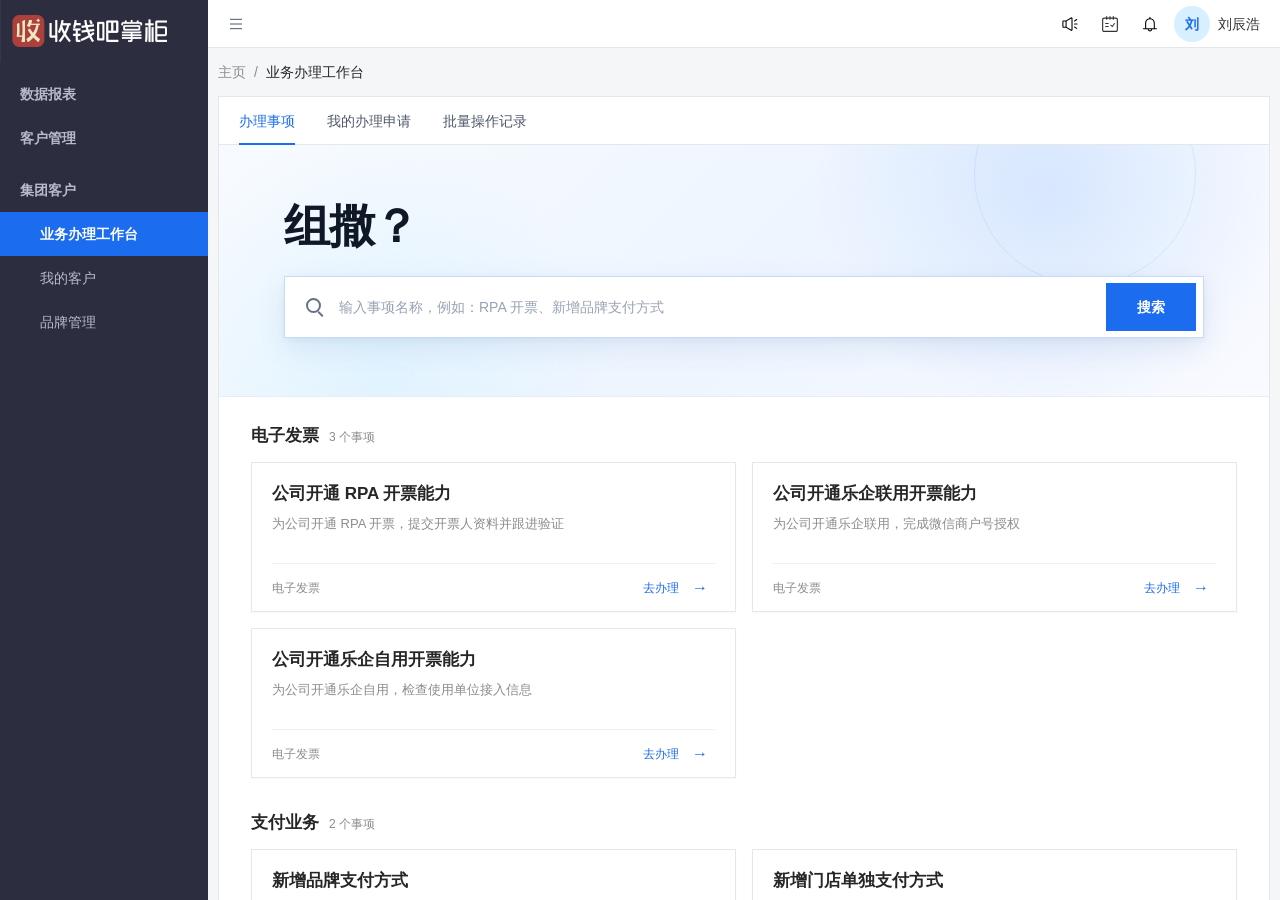
==== company-invoice-opening-demo/index.html @ 8d7b0123 "Update RPA optional identity number and operator login mode" ====
<!doctype html>
<html lang="zh-CN">
  <head>
    <meta charset="utf-8" />
    <meta name="viewport" content="width=device-width, initial-scale=1" />
    <title>业务办理工作台 Demo</title>
    <link rel="icon" href="data:," />
    <style>:root {
  color-scheme: light;
  --semi-color-primary: #1c6cef;
  --semi-color-primary-hover: #4096ff;
  --semi-color-primary-active: #0958d9;
  --semi-color-success: #52c41a;
  --semi-color-warning: #faad14;
  --semi-color-danger: #ff4d4f;
  --semi-color-text-0: #262626;
  --semi-color-text-1: #4e5969;
  --semi-color-text-2: #8c8c8c;
  --semi-color-border: #e5e7eb;
  --semi-color-fill-0: #f7f8fa;
  --semi-color-bg-0: #ffffff;
  --page-bg: #f5f6f8;
  --sidebar-bg: #2c2e40;
  --sidebar-text: #b7bcc8;
  --sidebar-selected: #1c6cef;
  --radius-small: 2px;
  --radius-medium: 0px;
  --shadow-elevated: 0 8px 24px rgba(0, 0, 0, 0.14);
}

/* Application lifecycle views share the existing Semi visual tokens. */
.data-table.application-table { min-width: 1230px; table-layout: fixed; width: 100%; }
.data-table.application-table th:nth-child(1) { width: 150px; }
.data-table.application-table th:nth-child(2), .data-table.application-table th:nth-child(3) { width: 140px; }
.data-table.application-table th:nth-child(4) { width: 100px; }
.data-table.application-table th:nth-child(5) { width: 150px; }
.data-table.application-table th:nth-child(6) { width: 240px; }
.data-table.application-table th:nth-child(7), .data-table.application-table th:nth-child(8) { width: 110px; }
.data-table.application-table th:nth-child(9) { width: 90px; }
.data-table.application-table td, .data-table.application-table th { white-space: normal; overflow-wrap: anywhere; vertical-align: top; }
.data-table.application-table td { padding-top: 14px; padding-bottom: 14px; }
.data-table.application-table .action-col { position: sticky; right: 0; box-shadow: -8px 0 12px -12px rgba(0, 0, 0, .5); }
.data-table.application-table td small, .data-table.application-table th small { display: block; color: var(--semi-color-text-2); font-size: 12px; font-weight: 400; line-height: 1.65; margin-top: 5px; }
.data-table.application-table .application-description { color: var(--semi-color-text-1); font-size: 13px; line-height: 1.65; }
.data-table.application-table .application-number { white-space: nowrap; font-variant-numeric: tabular-nums; }
.application-filter-count { font-size: 12px; margin-left: 7px; opacity: .7; }
.application-header { display: flex; justify-content: space-between; align-items: center; gap: 24px; padding: 26px 28px; margin-bottom: 20px; }
.application-header h1 { display: flex; align-items: center; gap: 16px; margin: 8px 0 6px; font-size: 24px; }
.application-header h1 .status { font-size: 13px; font-weight: 500; }
.application-header p { margin: 0; color: var(--semi-color-text-2); font-size: 13px; }
.application-header p strong { color: var(--semi-color-text-1); margin-left: 8px; font-weight: 500; }
.application-eyebrow { color: var(--semi-color-text-2); font-size: 12px; }
.application-actions { display: flex; flex-wrap: wrap; gap: 10px; }
.application-layout { display: block; }
.application-main { min-width: 0; }
.application-section { padding: 24px 26px; margin-bottom: 20px; min-width: 0; }
.application-section h2 { font-size: 16px; line-height: 24px; margin: 0 0 20px; }
.application-section h3 { font-size: 14px; margin: 0 0 14px; }
.application-section-title { display: flex; align-items: baseline; justify-content: space-between; }
.application-progress { display: flex; gap: 16px; padding: 20px; background: #f0f6ff; border-radius: 0px; }
.application-progress.success { background: #f0faf3; }
.application-progress.failed { background: #fff4f3; }
.application-progress-icon { display: grid; place-items: center; width: 36px; height: 36px; flex: 0 0 36px; border-radius: 50%; color: var(--semi-color-primary); background: #deebff; font-size: 23px; }
.application-progress.success .application-progress-icon { color: #139545; background: #d8f2df; }
.application-progress.failed .application-progress-icon { color: #d83931; background: #ffe3df; }
.application-progress h3 { margin: 4px 0 8px; font-size: 18px; }
.application-progress p { color: var(--semi-color-text-1); margin: 0; line-height: 1.8; overflow-wrap: anywhere; }
.application-progress .application-actions { margin-top: 16px; }
.application-progress .application-actions:empty { display: none; }
.application-fields { display: grid; grid-template-columns: repeat(2, minmax(0, 1fr)); gap: 20px 32px; margin: 0; }
.application-fields + .application-fields { padding-top: 20px; margin-top: 20px; border-top: 1px solid var(--semi-color-border); }
.application-fields dt { color: var(--semi-color-text-2); font-size: 12px; margin-bottom: 6px; }
.application-fields dd { color: var(--semi-color-text-0); margin: 0; overflow-wrap: anywhere; }
.application-subitems { margin-top: 24px; }
.application-subitems .data-table td { white-space: normal; overflow-wrap: anywhere; }
.application-versions { margin-top: 24px; padding-top: 20px; border-top: 1px solid var(--semi-color-border); }
.application-versions summary { cursor: pointer; color: var(--semi-color-primary); padding: 8px 0; }
.application-versions .application-fields { padding: 12px 0; }
@media (max-width: 1300px) {
  .application-section { padding: 20px; }
}

* {
  box-sizing: border-box;
}

html {
  min-width: 1180px;
  scroll-behavior: smooth;
}

body {
  margin: 0;
  background: var(--page-bg);
  color: var(--semi-color-text-0);
  font-family: -apple-system, BlinkMacSystemFont, "Segoe UI", "PingFang SC", "Microsoft YaHei", sans-serif;
  font-size: 14px;
  line-height: 1.5715;
}

button,
input,
select,
textarea {
  font: inherit;
}

button {
  cursor: pointer;
}

button:focus-visible,
input:focus-visible,
select:focus-visible,
textarea:focus-visible,
[tabindex]:focus-visible {
  outline: 2px solid rgba(22, 119, 255, 0.35);
  outline-offset: 2px;
}

.topbar {
  position: fixed;
  inset: 0 0 auto 0;
  z-index: 50;
  display: flex;
  align-items: center;
  height: 64px;
  min-width: 1180px;
  border-bottom: 1px solid #eceff3;
  background: #fff;
}

.platform-brand {
  display: flex;
  align-items: center;
  gap: 12px;
  width: 268px;
  height: 64px;
  padding: 0 24px;
  background: var(--sidebar-bg);
  color: #fff;
  font-size: 20px;
  font-weight: 600;
}

.brand-mark {
  display: grid;
  place-items: center;
  width: 32px;
  height: 32px;
  border-radius: 0px;
  background: #c85b51;
  color: #fff;
  font-size: 21px;
  font-weight: 800;
}

.top-account {
  display: flex;
  align-items: center;
  gap: 12px;
  margin-left: auto;
  padding-right: 24px;
  color: #303133;
}

.icon-button {
  display: grid;
  place-items: center;
  width: 32px;
  height: 32px;
  border: 0;
  border-radius: 4px;
  background: transparent;
  color: #4e5969;
}

.icon-button:hover {
  background: #f5f6f8;
}

.avatar {
  display: grid;
  place-items: center;
  width: 36px;
  height: 36px;
  border-radius: 50%;
  background: #d8efff;
  color: #1c6cef;
  font-weight: 700;
}

.shell {
  display: grid;
  grid-template-columns: 268px minmax(0, 1fr);
  min-height: calc(100vh - 64px);
  margin-top: 64px;
}

.sidebar {
  position: fixed;
  top: 64px;
  bottom: 0;
  left: 0;
  width: 268px;
  overflow-y: auto;
  padding: 12px 0 28px;
  background: var(--sidebar-bg);
}

.side-group {
  margin-top: 8px;
}

.side-parent,
.side-child {
  display: block;
  width: 100%;
  min-height: 44px;
  border: 0;
  background: transparent;
  color: var(--sidebar-text);
  text-align: left;
}

.side-parent {
  padding: 0 30px;
  font-weight: 600;
}

.side-child {
  padding: 0 32px 0 66px;
}

.side-parent:hover,
.side-child:hover {
  background: rgba(255, 255, 255, 0.06);
}

.side-child.active {
  background: var(--sidebar-selected);
  color: #fff;
  font-weight: 600;
}

.main {
  grid-column: 2;
  min-width: 0;
  min-height: calc(100vh - 64px);
  padding: 20px;
}

.breadcrumb {
  display: flex;
  align-items: center;
  gap: 8px;
  min-height: 22px;
  margin-bottom: 16px;
  color: var(--semi-color-text-2);
}

.breadcrumb button {
  border: 0;
  background: transparent;
  color: var(--semi-color-text-2);
  padding: 0;
}

.breadcrumb button:hover {
  color: var(--semi-color-primary);
}

.breadcrumb strong {
  color: var(--semi-color-text-0);
  font-weight: 500;
}

.panel {
  border: 1px solid #eaedf1;
  border-radius: var(--radius-medium);
  background: var(--semi-color-bg-0);
}

.panel + .panel {
  margin-top: 16px;
}

.page-title {
  display: flex;
  align-items: center;
  justify-content: space-between;
  min-height: 64px;
  padding: 0 24px;
}

.page-title h1,
.panel-heading h2,
.section-heading h2,
.detail-summary h1 {
  margin: 0;
}

.page-title h1 {
  font-size: 22px;
  font-weight: 600;
}

.page-title p,
.panel-heading p,
.section-heading p {
  margin: 4px 0 0;
  color: var(--semi-color-text-2);
}

.query-panel {
  padding: 20px 24px;
}

.query-grid {
  display: grid;
  grid-template-columns: repeat(4, minmax(190px, 1fr));
  gap: 16px 20px;
}

.field {
  display: flex;
  min-width: 0;
  flex-direction: column;
  gap: 6px;
}

.field > span,
.field-label {
  color: var(--semi-color-text-1);
  font-size: 13px;
}

.field.required > span::before,
.field-label.required::before {
  content: "*";
  margin-right: 4px;
  color: var(--semi-color-danger);
}

.semi-input,
.semi-select,
.semi-textarea {
  width: 100%;
  border: 1px solid var(--semi-color-border);
  border-radius: var(--radius-small);
  background: #fff;
  color: var(--semi-color-text-0);
  transition: border-color 0.15s, box-shadow 0.15s;
}

.semi-input,
.semi-select {
  height: 36px;
  padding: 0 12px;
}

.semi-textarea {
  min-height: 76px;
  padding: 8px 12px;
  resize: vertical;
}

.semi-input:hover,
.semi-select:hover,
.semi-textarea:hover {
  border-color: #a9aeb8;
}

.semi-input:focus,
.semi-select:focus,
.semi-textarea:focus {
  border-color: var(--semi-color-primary);
  box-shadow: 0 0 0 2px rgba(22, 119, 255, 0.12);
  outline: 0;
}

.semi-input:disabled,
.semi-select:disabled,
.semi-textarea:disabled {
  background: #f7f8fa;
  color: #c9cdd4;
  cursor: not-allowed;
}

.query-actions {
  display: flex;
  align-items: end;
  justify-content: flex-end;
  gap: 12px;
}

.button {
  display: inline-flex;
  align-items: center;
  justify-content: center;
  min-width: 64px;
  height: 32px;
  padding: 0 16px;
  border: 1px solid transparent;
  border-radius: var(--radius-small);
  background: #f5f6f8;
  color: var(--semi-color-text-0);
  font-weight: 500;
  line-height: 30px;
  white-space: nowrap;
}

.button:hover {
  background: #e5e7eb;
}

.button.primary {
  background: var(--semi-color-primary);
  color: #fff;
}

.button.primary:hover {
  background: var(--semi-color-primary-hover);
}

.button.primary:active {
  background: var(--semi-color-primary-active);
}

.button.border {
  border-color: var(--semi-color-border);
  background: #fff;
}

.button.link {
  min-width: auto;
  height: 30px;
  padding: 0 6px;
  background: transparent;
  color: var(--semi-color-primary);
}

.button.link:hover {
  background: #e8f3ff;
}

.button.danger {
  background: var(--semi-color-danger);
  color: #fff;
}

.button:disabled {
  opacity: 0.45;
  cursor: not-allowed;
}

.button:disabled:hover {
  background: inherit;
}

.list-panel {
  padding: 0 24px 20px;
}

.panel-heading,
.section-heading {
  display: flex;
  align-items: center;
  justify-content: space-between;
  gap: 16px;
}

.panel-heading {
  min-height: 60px;
}

.panel-heading h2,
.section-heading h2 {
  font-size: 16px;
  font-weight: 600;
}

.table-scroll {
  overflow-x: auto;
  border: 1px solid var(--semi-color-border);
  border-radius: var(--radius-small);
}

.data-table {
  width: 100%;
  min-width: 1460px;
  border-collapse: separate;
  border-spacing: 0;
  table-layout: fixed;
}

.company-table {
  min-width: 1080px;
}

.data-table th,
.data-table td {
  height: 48px;
  padding: 8px 12px;
  border-bottom: 1px solid var(--semi-color-border);
  background: #fff;
  text-align: left;
  vertical-align: middle;
}

.data-table th {
  height: 44px;
  background: #f7f8fa;
  color: var(--semi-color-text-1);
  font-weight: 600;
}

.data-table tbody tr:hover td {
  background: #f7f8fa;
}

.data-table tbody tr:last-child td {
  border-bottom: 0;
}

.data-table td,
.ellipsis {
  overflow: hidden;
  text-overflow: ellipsis;
  white-space: nowrap;
}

.data-table .action-col {
  position: sticky;
  right: 0;
  z-index: 2;
  width: 88px;
  text-align: right;
  box-shadow: -8px 0 12px -12px rgba(0, 0, 0, 0.5);
}

.company-name-cell strong {
  display: block;
  overflow: hidden;
  text-overflow: ellipsis;
  white-space: nowrap;
}

.company-name-cell small,
.muted {
  color: var(--semi-color-text-2);
}

.invoice-mode-tags {
  display: flex;
  flex-wrap: wrap;
  align-items: center;
  gap: 6px;
  padding: 3px 0;
}

.invoice-mode-tag {
  min-height: 24px;
  border-radius: 4px;
  font-size: 13px;
}

.status {
  display: inline-flex;
  align-items: center;
  gap: 7px;
  color: var(--semi-color-text-0);
  white-space: nowrap;
}

.status::before {
  content: "";
  width: 8px;
  height: 8px;
  flex: 0 0 8px;
  border-radius: 50%;
  background: #8c8c8c;
}

.status.processing::before {
  background: var(--semi-color-primary);
}

.status.success::before {
  background: var(--semi-color-success);
}

.status.warning::before {
  background: var(--semi-color-warning);
}

.status.error::before {
  background: var(--semi-color-danger);
}

.tag {
  display: inline-flex;
  align-items: center;
  min-height: 24px;
  padding: 2px 9px;
  border-radius: 0px;
  background: #f5f6f8;
  color: var(--semi-color-text-1);
  font-size: 13px;
  line-height: 20px;
  white-space: nowrap;
}

.tag.blue {
  background: #e8f3ff;
  color: #165dff;
}

.tag.green {
  background: #e8ffea;
  color: #52c41a;
}

.tag.orange {
  background: #fff7e8;
  color: #faad14;
}

.tag.red {
  background: #ffece8;
  color: #ff4d4f;
}

.pagination {
  display: flex;
  align-items: center;
  justify-content: flex-end;
  gap: 8px;
  min-height: 56px;
  color: var(--semi-color-text-1);
}

.pagination .total {
  margin-right: 8px;
}

.page-button {
  min-width: 30px;
  height: 30px;
  border: 1px solid var(--semi-color-border);
  border-radius: var(--radius-small);
  background: #fff;
  color: var(--semi-color-text-0);
}

.page-button.active {
  border-color: var(--semi-color-primary);
  color: var(--semi-color-primary);
}

.detail-summary {
  display: flex;
  align-items: center;
  justify-content: space-between;
  gap: 24px;
  min-height: 112px;
  padding: 24px 28px;
}

.detail-summary-main {
  min-width: 0;
}

.detail-summary-title {
  display: flex;
  align-items: center;
  gap: 12px;
  min-width: 0;
}

.detail-summary h1 {
  overflow: hidden;
  font-size: 24px;
  font-weight: 600;
  text-overflow: ellipsis;
  white-space: nowrap;
}

.detail-summary-meta {
  display: flex;
  gap: 24px;
  margin-top: 12px;
  color: var(--semi-color-text-2);
}

.customer-summary-card {
  display: flex;
  align-items: center;
  min-height: 72px;
  gap: 20px;
  padding: 20px 28px;
}

.customer-summary-card h1 {
  font-size: 18px;
  font-weight: 600;
}

.customer-summary-card span {
  color: var(--semi-color-text-2);
}

.customer-company-content {
  display: grid;
  gap: 18px;
}

.customer-company-query {
  padding: 16px;
  border-radius: var(--radius-small);
  background: #f7f8fa;
}

.customer-company-query .query-grid {
  grid-template-columns: repeat(4, minmax(150px, 1fr)) auto;
  align-items: end;
  gap: 14px;
}

.customer-company-list {
  min-width: 0;
}

.customer-tab-placeholder {
  min-height: 320px;
}

.tabs-panel {
  overflow: hidden;
}

.tabs {
  display: flex;
  align-items: center;
  height: 56px;
  padding: 0 28px;
  border-bottom: 1px solid var(--semi-color-border);
}

.tab-button {
  position: relative;
  height: 56px;
  margin-right: 32px;
  padding: 0;
  border: 0;
  background: transparent;
  color: var(--semi-color-text-1);
  font-weight: 500;
}

.tab-button.active {
  color: var(--semi-color-primary);
}

.tab-button.active::after {
  position: absolute;
  right: 0;
  bottom: 0;
  left: 0;
  height: 2px;
  background: var(--semi-color-primary);
  content: "";
}

.tab-content {
  padding: 28px;
}

.section-heading {
  margin-bottom: 20px;
}

.section-heading + .info-grid {
  margin-top: 0;
}

.info-grid,
.review-grid {
  display: grid;
  grid-template-columns: repeat(4, minmax(0, 1fr));
  gap: 28px 36px;
  margin: 0;
}

.info-grid div,
.review-grid div {
  min-width: 0;
}

.info-grid dt,
.review-grid dt {
  margin-bottom: 6px;
  color: var(--semi-color-text-2);
}

.info-grid dd,
.review-grid dd {
  margin: 0;
  overflow-wrap: anywhere;
  font-size: 15px;
}

.section-divider {
  height: 1px;
  margin: 28px 0;
  background: var(--semi-color-border);
}

.invoice-empty,
.result-panel {
  display: grid;
  justify-items: center;
  min-height: 340px;
  padding: 64px 24px;
  text-align: center;
}

.empty-icon,
.result-icon {
  display: grid;
  place-items: center;
  width: 56px;
  height: 56px;
  margin-bottom: 16px;
  border-radius: 50%;
  background: #f5f6f8;
  color: var(--semi-color-text-2);
  font-size: 28px;
}

.result-icon.success {
  background: #e8ffea;
  color: var(--semi-color-success);
}

.result-icon.processing {
  background: #e8f3ff;
  color: var(--semi-color-primary);
}

.result-icon.error {
  background: #ffece8;
  color: var(--semi-color-danger);
}

.invoice-empty h2,
.result-panel h2 {
  margin: 0 0 8px;
  font-size: 20px;
}

.invoice-empty p,
.result-panel p {
  max-width: 620px;
  margin: 0 0 20px;
  color: var(--semi-color-text-2);
}

.opening-result {
  display: grid;
  justify-items: center;
  min-height: 420px;
  padding: 56px 32px;
  text-align: center;
}

.opening-result h2 {
  margin: 0 0 8px;
  font-size: 22px;
}

.opening-result > p {
  max-width: 680px;
  margin: 0 0 18px;
  color: var(--semi-color-text-2);
}

.result-mode {
  display: inline-flex;
  align-items: center;
  gap: 12px;
  margin-bottom: 20px;
  padding: 8px 16px;
  border-radius: 4px;
  background: #f7f8fa;
  color: var(--semi-color-text-1);
}

.opening-result .qr-card {
  width: min(780px, 100%);
  margin: 4px auto 0;
  text-align: left;
}

.result-invite-list {
  display: grid;
  width: min(780px, 100%);
  gap: 16px;
}

.result-invite-list .qr-card {
  width: 100%;
  margin: 0;
}

.result-actions {
  display: flex;
  justify-content: center;
  gap: 12px;
  margin-top: 28px;
}

.notice {
  display: flex;
  align-items: flex-start;
  gap: 10px;
  padding: 12px 16px;
  border: 1px solid #bedaff;
  border-radius: var(--radius-small);
  background: #e8f3ff;
  color: #0e42d2;
}

.notice.warning {
  border-color: #ffe0a3;
  background: #fff7e8;
  color: #d25f00;
}

.notice.error {
  border-color: #ffb9b0;
  background: #ffece8;
  color: #cb2634;
}

.notice.success {
  border-color: #aff0b5;
  background: #e8ffea;
  color: #009a29;
}

.invoice-summary-card {
  display: flex;
  align-items: center;
  justify-content: space-between;
  gap: 20px;
  padding: 22px 24px;
  border: 1px solid var(--semi-color-border);
  border-radius: var(--radius-medium);
  background: #fff;
}

.invoice-summary-card h2 {
  margin: 0 0 8px;
  font-size: 20px;
}

.invoice-summary-card .summary-line {
  display: flex;
  flex-wrap: wrap;
  gap: 12px 20px;
  color: var(--semi-color-text-1);
}

.invoice-summary-action {
  display: flex;
  align-items: center;
  gap: 12px;
}

.switch {
  position: relative;
  width: 44px;
  height: 22px;
  padding: 0;
  border: 0;
  border-radius: 0px;
  background: #c9cdd4;
  transition: background 0.2s;
}

.switch::after {
  position: absolute;
  top: 2px;
  left: 2px;
  width: 18px;
  height: 18px;
  border-radius: 50%;
  background: #fff;
  box-shadow: 0 1px 2px rgba(0, 0, 0, 0.18);
  content: "";
  transition: transform 0.2s;
}

.switch[aria-checked="true"] {
  background: var(--semi-color-primary);
}

.switch[aria-checked="true"]::after {
  transform: translateX(22px);
}

.mode-list {
  display: grid;
  gap: 16px;
  margin-top: 16px;
}

.mode-card {
  overflow: hidden;
  border: 1px solid var(--semi-color-border);
  border-radius: var(--radius-medium);
  background: #fff;
}

.mode-card.current {
  border-color: #91caff;
  box-shadow: 0 0 0 2px rgba(22, 119, 255, 0.08);
}

.mode-card-head {
  display: flex;
  align-items: center;
  gap: 16px;
  min-height: 82px;
  padding: 16px 20px;
}

.mode-icon {
  display: grid;
  place-items: center;
  width: 42px;
  height: 42px;
  flex: 0 0 42px;
  border-radius: 0px;
  background: #e8f3ff;
  color: var(--semi-color-primary);
  font-weight: 700;
}

.mode-title {
  min-width: 0;
  flex: 1;
}

.mode-title-line {
  display: flex;
  align-items: center;
  gap: 10px;
}

.mode-title h3 {
  margin: 0;
  font-size: 16px;
}

.mode-title p {
  margin: 4px 0 0;
  color: var(--semi-color-text-2);
}

.mode-actions {
  display: flex;
  align-items: center;
  gap: 8px;
}

.mode-detail {
  padding: 20px;
  border-top: 1px solid var(--semi-color-border);
  background: #fafbfc;
}

.mode-detail .data-table {
  min-width: 980px;
}

.mode-detail-head {
  display: flex;
  align-items: center;
  justify-content: space-between;
  gap: 16px;
  margin-bottom: 14px;
}

.mode-detail-head h4 {
  margin: 0;
  font-size: 14px;
}

.default-merchant {
  display: flex;
  align-items: center;
  gap: 12px;
  margin-bottom: 16px;
  color: var(--semi-color-text-1);
}

.row-actions {
  display: flex;
  flex-wrap: wrap;
  align-items: center;
  gap: 4px 8px;
}

.steps-wrap {
  padding: 24px 28px;
  border-bottom: 1px solid var(--semi-color-border);
}

.steps {
  display: flex;
  align-items: center;
  justify-content: center;
}

.step-item {
  display: flex;
  align-items: center;
  color: var(--semi-color-text-2);
}

.step-circle {
  display: grid;
  place-items: center;
  width: 30px;
  height: 30px;
  margin-right: 8px;
  border: 1px solid #c9cdd4;
  border-radius: 50%;
  background: #fff;
}

.step-item.process,
.step-item.finish {
  color: var(--semi-color-text-0);
}

.step-item.process .step-circle,
.step-item.finish .step-circle {
  border-color: var(--semi-color-primary);
  background: var(--semi-color-primary);
  color: #fff;
}

.step-line {
  width: 70px;
  height: 1px;
  margin: 0 16px;
  background: #c9cdd4;
}

.step-line.finish {
  background: var(--semi-color-primary);
}

.flow-body {
  padding: 28px;
}

.flow-section {
  max-width: 1040px;
  margin: 0 auto;
}

.form-grid {
  display: grid;
  grid-template-columns: repeat(2, minmax(0, 1fr));
  gap: 20px 28px;
}

.form-grid .span-2 {
  grid-column: span 2;
}

.tax-secondary-grid {
  display: grid;
  grid-template-columns: repeat(2, minmax(0, 1fr));
  gap: 20px 28px;
  margin-top: 4px;
}

.form-error {
  min-height: 18px;
  margin-top: 2px;
  color: var(--semi-color-danger);
  font-size: 12px;
}

.radio-group,
.checkbox-group {
  display: flex;
  flex-wrap: wrap;
  gap: 16px 24px;
}

.radio-item,
.checkbox-item {
  display: inline-flex;
  align-items: center;
  gap: 8px;
  min-height: 30px;
  cursor: pointer;
}

.radio-item input,
.checkbox-item input {
  width: 16px;
  height: 16px;
  margin: 0;
  accent-color: var(--semi-color-primary);
}

.selection-cards {
  display: grid;
  grid-template-columns: repeat(3, minmax(0, 1fr));
  gap: 16px;
}

.selection-card {
  position: relative;
  min-height: 88px;
  padding: 20px;
  border: 1px solid var(--semi-color-border);
  border-radius: var(--radius-medium);
  background: #fff;
  text-align: left;
}

.selection-card:hover:not(:disabled) {
  border-color: #94bfff;
}

.selection-card.selected {
  border-color: var(--semi-color-primary);
  box-shadow: 0 0 0 2px rgba(22, 119, 255, 0.1);
}

.selection-card:disabled {
  background: #f7f8fa;
  color: #c9cdd4;
  cursor: not-allowed;
}

.selection-card h3 {
  margin: 0;
  font-size: 17px;
}

.selection-card-title {
  display: flex;
  align-items: center;
  justify-content: space-between;
  gap: 12px;
}

.selection-card p {
  margin: 10px 0 0;
  color: var(--semi-color-text-2);
  font-size: 13px;
}

.selection-card:disabled p {
  color: #c9cdd4;
}

.selection-card .selected-mark {
  position: absolute;
  top: 12px;
  right: 12px;
  color: var(--semi-color-primary);
  font-weight: 700;
}

.merchant-result,
.self-check-result {
  margin-top: 20px;
  padding: 16px;
  border: 1px solid var(--semi-color-border);
  border-radius: var(--radius-small);
  background: #f7f8fa;
}

.merchant-choice-module {
  padding: 18px;
  border: 1px solid var(--semi-color-border);
  border-radius: var(--radius-medium);
  background: #f7f8fa;
}

.self-use-access {
  display: grid;
  gap: 18px;
}

.self-access-button {
  width: fit-content;
  gap: 8px;
}

.self-access-button.loading:disabled {
  opacity: 1;
}

.self-access-button .query-spinner {
  border-color: rgba(255, 255, 255, 0.38);
  border-top-color: #fff;
}

.merchant-choice-head h3 {
  margin: 0;
  font-size: 15px;
}

.merchant-choice-head p {
  margin: 4px 0 0;
  color: var(--semi-color-text-2);
}

.merchant-way-group {
  display: inline-flex;
  margin-top: 16px;
  padding: 3px;
  border-radius: 0px;
  background: #e5e7eb;
}

.merchant-way {
  position: relative;
  display: inline-flex;
  align-items: center;
  min-height: 32px;
  padding: 0 16px;
  border-radius: 4px;
  color: var(--semi-color-text-1);
  cursor: pointer;
}

.merchant-way input {
  position: absolute;
  width: 1px;
  height: 1px;
  opacity: 0;
}

.merchant-way.selected {
  background: #fff;
  color: var(--semi-color-primary);
  box-shadow: 0 1px 4px rgba(0, 0, 0, 0.12);
  font-weight: 500;
}

.merchant-way:focus-within {
  outline: 2px solid rgba(22, 119, 255, 0.35);
  outline-offset: 2px;
}

.merchant-way-content {
  margin-top: 18px;
}

.query-spinner {
  width: 16px;
  height: 16px;
  flex: 0 0 16px;
  border: 2px solid rgba(22, 119, 255, 0.25);
  border-top-color: var(--semi-color-primary);
  border-radius: 50%;
  animation: query-spin 0.8s linear infinite;
}

@keyframes query-spin {
  to {
    transform: rotate(360deg);
  }
}

.merchant-result h4,
.self-check-result h4 {
  margin: 0 0 12px;
}

.wx-options {
  display: grid;
  gap: 10px;
  margin-top: 16px;
}

.wx-option {
  display: grid;
  grid-template-columns: 24px minmax(160px, 1fr) minmax(120px, 1fr) minmax(120px, 1fr);
  align-items: center;
  min-height: 46px;
  padding: 8px 12px;
  border: 1px solid var(--semi-color-border);
  border-radius: var(--radius-small);
  background: #fff;
}

.flow-actions {
  display: flex;
  justify-content: flex-end;
  gap: 12px;
  margin-top: 28px;
  padding-top: 20px;
  border-top: 1px solid var(--semi-color-border);
}

.qr-card {
  display: grid;
  grid-template-columns: 160px minmax(0, 1fr);
  gap: 24px;
  margin-top: 20px;
  padding: 20px;
  border: 1px solid var(--semi-color-border);
  border-radius: var(--radius-medium);
  background: #fff;
}

.qr-code {
  width: 150px;
  height: 150px;
  border: 8px solid #fff;
  background:
    repeating-conic-gradient(#111 0 25%, #fff 0 50%) 50% / 18px 18px;
  box-shadow: 0 0 0 1px var(--semi-color-border);
}

.qr-card h3 {
  margin: 0 0 8px;
}

.qr-card p {
  margin: 0 0 12px;
  color: var(--semi-color-text-1);
}

.link-box {
  display: flex;
  align-items: center;
  gap: 8px;
}

.link-box code {
  min-width: 0;
  overflow: hidden;
  color: var(--semi-color-text-2);
  text-overflow: ellipsis;
  white-space: nowrap;
}

.modal-mask {
  position: fixed;
  inset: 0;
  z-index: 100;
  display: grid;
  place-items: center;
  padding: 32px;
  background: rgba(0, 0, 0, 0.45);
}

.modal {
  width: min(560px, calc(100vw - 64px));
  max-height: calc(100vh - 64px);
  overflow: auto;
  border-radius: 0px;
  background: #fff;
  box-shadow: var(--shadow-elevated);
}

.modal.wide {
  width: min(760px, calc(100vw - 64px));
}

.modal-head {
  display: flex;
  align-items: center;
  justify-content: space-between;
  min-height: 56px;
  padding: 0 24px;
  border-bottom: 1px solid var(--semi-color-border);
}

.modal-head h2 {
  margin: 0;
  font-size: 18px;
}

.modal-close {
  width: 32px;
  height: 32px;
  border: 0;
  border-radius: 4px;
  background: transparent;
  color: var(--semi-color-text-2);
  font-size: 22px;
}

.modal-close:hover {
  background: #f5f6f8;
}

.modal-body {
  padding: 24px;
}

.modal-foot {
  display: flex;
  justify-content: flex-end;
  gap: 12px;
  padding: 16px 24px;
  border-top: 1px solid var(--semi-color-border);
}

.business-panel {
  overflow: hidden;
}

.workbench-panel {
  min-height: calc(100vh - 122px);
  overflow: hidden;
  border-color: #e3e7ee;
  border-radius: 0px;
  box-shadow: 0 1px 2px rgba(29, 33, 41, 0.03);
}

.workbench-tabs {
  display: flex;
  align-items: center;
  gap: 32px;
  height: 58px;
  padding: 0 28px;
  border-bottom: 1px solid var(--semi-color-border);
  background: #fff;
}

.workbench-tab {
  position: relative;
  height: 58px;
  padding: 0 2px;
  border: 0;
  background: transparent;
  color: var(--semi-color-text-1);
  font-size: 15px;
  font-weight: 500;
}

.workbench-tab::after {
  position: absolute;
  right: 0;
  bottom: 0;
  left: 0;
  height: 3px;
  border-radius: 3px 3px 0 0;
  background: var(--semi-color-primary);
  content: "";
  opacity: 0;
  transform: scaleX(0.4);
  transition: opacity 0.18s, transform 0.18s;
}

.workbench-tab:hover,
.workbench-tab.active {
  color: var(--semi-color-primary);
}

.workbench-tab.active::after {
  opacity: 1;
  transform: scaleX(1);
}

.workbench-content {
  min-height: 620px;
  background: #fff;
}

.workbench-search-hero {
  position: relative;
  overflow: hidden;
  padding: 54px 48px 58px;
  border-bottom: 1px solid #e8edf5;
  background:
    radial-gradient(circle at 79% 18%, rgba(110, 168, 255, 0.2), transparent 27%),
    radial-gradient(circle at 15% 92%, rgba(134, 221, 255, 0.16), transparent 26%),
    linear-gradient(135deg, #f7fbff 0%, #eef5ff 52%, #f8faff 100%);
}

.workbench-search-hero::after {
  position: absolute;
  top: -82px;
  right: 7%;
  width: 220px;
  height: 220px;
  border: 1px solid rgba(22, 119, 255, 0.1);
  border-radius: 50%;
  content: "";
}

.workbench-search-inner {
  position: relative;
  z-index: 1;
  max-width: 920px;
  margin: 0 auto;
}

.workbench-search-inner h1 {
  margin: 0 0 22px;
  color: #101828;
  font-size: 46px;
  font-weight: 700;
  letter-spacing: -1.5px;
  line-height: 1.2;
}

.matter-search-box {
  display: flex;
  align-items: center;
  height: 62px;
  padding: 6px 7px 6px 20px;
  border: 1px solid #c9daf6;
  border-radius: 0px;
  background: #fff;
  box-shadow: 0 10px 28px rgba(35, 86, 156, 0.1), 0 2px 6px rgba(35, 86, 156, 0.06);
  transition: border-color 0.18s, box-shadow 0.18s;
}

.matter-search-box:focus-within {
  border-color: var(--semi-color-primary);
  box-shadow: 0 0 0 3px rgba(22, 119, 255, 0.1), 0 12px 30px rgba(35, 86, 156, 0.12);
}

.matter-search-icon {
  position: relative;
  width: 20px;
  height: 20px;
  flex: 0 0 20px;
  margin-right: 12px;
}

.matter-search-icon::before {
  position: absolute;
  top: 1px;
  left: 1px;
  width: 11px;
  height: 11px;
  border: 2px solid #667085;
  border-radius: 50%;
  content: "";
}

.matter-search-icon::after {
  position: absolute;
  right: 1px;
  bottom: 2px;
  width: 7px;
  height: 2px;
  border-radius: 1px;
  background: #667085;
  content: "";
  transform: rotate(45deg);
  transform-origin: center;
}

.matter-search-box input {
  min-width: 0;
  height: 48px;
  flex: 1;
  border: 0;
  outline: 0;
  background: transparent;
  color: var(--semi-color-text-0);
  font-size: 16px;
}

.matter-search-box input::placeholder {
  color: #98a2b3;
}

.matter-search-button {
  height: 48px;
  min-width: 90px;
  padding: 0 24px;
  border: 0;
  border-radius: 0px;
  background: var(--semi-color-primary);
  color: #fff;
  font-weight: 600;
  transition: background 0.18s;
}

.matter-search-button:hover {
  background: var(--semi-color-primary-hover);
}

.matter-catalog,
.workbench-list-page {
  padding: 28px 32px 36px;
}

.matter-catalog-title,
.workbench-section-head {
  display: flex;
  align-items: flex-end;
  justify-content: space-between;
  gap: 20px;
  margin-bottom: 28px;
}

.matter-catalog-title h2,
.workbench-section-head h1 {
  margin: 0;
  color: #262626;
  font-size: 22px;
  font-weight: 600;
}

.matter-catalog-title p,
.workbench-section-head p {
  margin: 4px 0 0;
  color: var(--semi-color-text-2);
}

.matter-catalog-title > span {
  color: var(--semi-color-text-2);
  font-size: 13px;
}

.matter-group + .matter-group {
  margin-top: 34px;
}

.matter-group-head {
  display: flex;
  align-items: center;
  justify-content: space-between;
  margin-bottom: 14px;
}

.matter-group-head > div {
  display: flex;
  align-items: baseline;
  gap: 10px;
}

.matter-group-head h2 {
  margin: 0;
  font-size: 17px;
  font-weight: 600;
}

.matter-group-head span {
  color: var(--semi-color-text-2);
  font-size: 12px;
}

.matter-grid {
  display: grid;
  grid-template-columns: repeat(3, minmax(0, 1fr));
  gap: 16px;
}

.matter-card {
  display: flex;
  width: 100%;
  text-align: left;
  color: var(--semi-color-text-0);
  min-height: 150px;
  overflow: hidden;
  flex-direction: column;
  padding: 20px 20px 0;
  border: 1px solid #e3e7ee;
  border-radius: 0px;
  background: #fff;
  box-shadow: 0 1px 2px rgba(29, 33, 41, 0.03);
  transition: border-color 0.18s, box-shadow 0.18s, transform 0.18s;
}

.matter-card:hover {
  border-color: #a9c9ff;
  box-shadow: 0 8px 24px rgba(29, 78, 145, 0.09);
  transform: translateY(-2px);
}

.matter-card-top {
  display: flex;
  align-items: flex-start;
  justify-content: space-between;
  gap: 12px;
}

.matter-icon {
  display: grid;
  place-items: center;
  width: 42px;
  height: 42px;
  flex: 0 0 42px;
  border-radius: 0px;
  background: #e8f3ff;
  color: #1c6cef;
  font-size: 17px;
  font-weight: 700;
}

.matter-icon.violet {
  background: #f2ebff;
  color: #722ed1;
}

.matter-icon.cyan {
  background: #e6fffb;
  color: #08979c;
}

.matter-icon.green {
  background: #e8ffea;
  color: #009a29;
}

.matter-icon.orange {
  background: #fff3e8;
  color: #d46b08;
}

.matter-icon.red {
  background: #fff0ed;
  color: #d4380d;
}

.matter-card-tags {
  display: flex;
  flex-wrap: wrap;
  justify-content: flex-end;
  gap: 6px;
}

.matter-target-tag {
  display: inline-flex;
  align-items: center;
  min-height: 24px;
  padding: 2px 8px;
  border-radius: 4px;
  background: #f5f6f8;
  color: #4e5969;
  font-size: 12px;
  line-height: 20px;
  white-space: nowrap;
}

.matter-card-body {
  display: block;
  width: 100%;
  flex: 1;
  padding: 0 0 16px;
}

.matter-card-title {
  display: block;
  margin: 0 0 8px;
  font-size: 17px;
  font-weight: 600;
}

.matter-card-description {
  display: block;
  margin: 0;
  color: var(--semi-color-text-2);
  font-size: 13px;
}

.matter-card-foot {
  display: flex;
  width: 100%;
  align-items: center;
  justify-content: space-between;
  min-height: 48px;
  border-top: 1px solid #edf0f5;
}

.matter-card-foot > span {
  color: var(--semi-color-text-2);
  font-size: 12px;
}

.matter-entry {
  padding-right: 0;
}

.matter-entry b {
  margin-left: 5px;
  font-size: 16px;
  transition: transform 0.18s;
}

.matter-card:hover .matter-entry b {
  transform: translateX(3px);
}

.matter-empty {
  display: grid;
  justify-items: center;
  min-height: 330px;
  padding: 64px 20px;
  color: var(--semi-color-text-2);
  text-align: center;
}

.matter-empty > span {
  font-size: 42px;
}

.matter-empty h2 {
  margin: 12px 0 4px;
  color: var(--semi-color-text-0);
  font-size: 18px;
}

.matter-empty p {
  margin: 0 0 20px;
}

.matter-module-back {
  display: flex;
  align-items: center;
  gap: 12px;
  height: 48px;
  padding: 0 24px;
  border-bottom: 1px solid var(--semi-color-border);
  background: #fafbfc;
  color: var(--semi-color-text-2);
  font-size: 13px;
}

.matter-module-back .button {
  padding-left: 0;
}

.record-filter-chips {
  display: flex;
  flex-wrap: wrap;
  gap: 8px;
  margin-bottom: 18px;
}

.filter-chip {
  height: 30px;
  padding: 0 13px;
  border: 1px solid var(--semi-color-border);
  border-radius: 4px;
  background: #fff;
  color: var(--semi-color-text-1);
}

.filter-chip:hover,
.filter-chip.active {
  border-color: #94bfff;
  background: #e8f3ff;
  color: var(--semi-color-primary);
}

.handling-table td {
  vertical-align: middle;
}

.batch-matter-grid {
  display: grid;
  gap: 14px;
}

.batch-matter-card {
  display: grid;
  grid-template-columns: 48px minmax(0, 1fr) auto;
  align-items: center;
  gap: 16px;
  min-height: 92px;
  padding: 18px 20px;
  border: 1px solid var(--semi-color-border);
  border-radius: 0px;
  background: #fff;
}

.batch-matter-card:hover {
  border-color: #b8d2ff;
  background: #fbfdff;
}

.batch-matter-card h2 {
  margin: 0 0 4px;
  font-size: 16px;
}

.batch-matter-card p {
  margin: 0;
  color: var(--semi-color-text-2);
  font-size: 13px;
}

.matter-starter-summary {
  display: flex;
  align-items: center;
  gap: 14px;
  margin-bottom: 22px;
  padding-bottom: 20px;
  border-bottom: 1px solid var(--semi-color-border);
}

.matter-starter-summary strong {
  font-size: 16px;
}

.matter-starter-summary p {
  margin: 4px 0 0;
  color: var(--semi-color-text-2);
}

.domain-business-panel {
  min-height: 620px;
}

.matter-start-panel {
  overflow: hidden;
  border-radius: 0px;
}

.matter-start-head {
  display: flex;
  align-items: center;
  gap: 16px;
  min-height: 92px;
  padding: 20px 28px;
  border-bottom: 1px solid var(--semi-color-border);
  background: linear-gradient(135deg, #f8fbff 0%, #f3f7ff 100%);
}

.matter-start-head h1 {
  margin: 0;
  font-size: 21px;
  font-weight: 600;
}

.matter-start-head p {
  margin: 4px 0 0;
  color: var(--semi-color-text-2);
}

.matter-start-body {
  min-height: 480px;
  padding: 28px;
}

.matter-target-form {
  display: grid;
  grid-template-columns: minmax(280px, 0.8fr) minmax(420px, 1.2fr);
  gap: 20px;
  max-width: 1020px;
}

.inline-search {
  display: flex;
  gap: 10px;
}

.inline-search .semi-input {
  min-width: 0;
  flex: 1;
}

.matter-target-results {
  max-width: 1020px;
  margin-top: 24px;
  border-top: 1px solid #edf0f5;
}

.target-empty-state {
  display: grid;
  justify-items: center;
  min-height: 260px;
  padding: 52px 24px;
  text-align: center;
}

.target-empty-state > span {
  display: grid;
  place-items: center;
  width: 48px;
  height: 48px;
  border-radius: 50%;
  background: #f5f6f8;
  color: #8c8c8c;
  font-size: 20px;
  font-weight: 600;
}

.target-empty-state h2 {
  margin: 14px 0 4px;
  font-size: 16px;
}

.target-empty-state p {
  margin: 0;
  color: var(--semi-color-text-2);
}

.target-result-head {
  display: flex;
  align-items: center;
  justify-content: space-between;
  padding: 20px 0 12px;
}

.target-result-head h2 {
  margin: 0;
  font-size: 16px;
}

.target-result-head span {
  color: var(--semi-color-text-2);
  font-size: 13px;
}

.target-result-list {
  display: grid;
  gap: 10px;
}

.target-result-card {
  display: grid;
  grid-template-columns: 20px minmax(0, 1fr) auto;
  align-items: center;
  gap: 14px;
  width: 100%;
  min-height: 72px;
  padding: 12px 16px;
  border: 1px solid var(--semi-color-border);
  border-radius: 0px;
  background: #fff;
  color: var(--semi-color-text-0);
  text-align: left;
  transition: border-color 0.16s, background 0.16s, box-shadow 0.16s;
}

.target-result-card:hover:not(:disabled),
.target-result-card.selected {
  border-color: #85b7ff;
  background: #f7fbff;
  box-shadow: 0 0 0 2px rgba(22, 119, 255, 0.08);
}

.target-result-card:disabled {
  background: #f7f8fa;
  color: #8c8c8c;
  cursor: not-allowed;
}

.target-radio {
  position: relative;
  width: 16px;
  height: 16px;
  border: 1px solid #a9aeb8;
  border-radius: 50%;
  background: #fff;
}

.target-result-card.selected .target-radio {
  border: 5px solid var(--semi-color-primary);
}

.target-company-main,
.target-company-state {
  display: flex;
  min-width: 0;
  flex-direction: column;
}

.target-company-main strong {
  overflow: hidden;
  font-size: 14px;
  text-overflow: ellipsis;
  white-space: nowrap;
}

.target-company-main small,
.target-company-state small {
  margin-top: 3px;
  color: var(--semi-color-text-2);
  font-size: 12px;
}

.target-company-state {
  align-items: flex-end;
  text-align: right;
}

.matter-start-foot {
  display: flex;
  justify-content: flex-end;
  gap: 12px;
  padding: 16px 28px;
  border-top: 1px solid var(--semi-color-border);
  background: #fafbfc;
}

.business-module-content {
  padding: 20px 24px 24px;
}

.business-module-head {
  display: flex;
  align-items: center;
  justify-content: space-between;
  gap: 20px;
  margin-bottom: 16px;
}

.business-module-head h2 {
  margin: 0;
  font-size: 18px;
}

.business-module-head p {
  margin: 4px 0 0;
  color: var(--semi-color-text-2);
}

.business-subtabs {
  display: inline-flex;
  margin-bottom: 16px;
  padding: 3px;
  border-radius: var(--radius-medium);
  background: var(--semi-color-fill-0);
}

.business-subtab {
  min-width: 96px;
  height: 32px;
  padding: 0 16px;
  border: 0;
  border-radius: 4px;
  background: transparent;
  color: var(--semi-color-text-1);
}

.business-subtab.active {
  background: #fff;
  color: var(--semi-color-primary);
  box-shadow: 0 1px 4px rgba(0, 0, 0, 0.08);
}

.business-stat-grid {
  display: grid;
  grid-template-columns: repeat(4, minmax(160px, 1fr));
  gap: 12px;
  margin-bottom: 16px;
}

.business-stat-card {
  min-height: 88px;
  padding: 16px;
  border: 1px solid var(--semi-color-border);
  border-radius: var(--radius-medium);
  background: #fff;
  color: var(--semi-color-text-0);
  text-align: left;
}

.business-stat-card:hover,
.business-stat-card.active {
  border-color: #94bfff;
  background: #f5faff;
}

.business-stat-card span {
  color: var(--semi-color-text-2);
}

.business-stat-card strong {
  display: block;
  margin-top: 4px;
  font-size: 26px;
  line-height: 34px;
}

.business-query {
  margin-bottom: 16px;
  padding: 16px;
  border-radius: var(--radius-medium);
  background: var(--semi-color-fill-0);
}

.business-query .query-actions {
  align-self: end;
}

.business-module-actions {
  display: flex;
  align-items: center;
  gap: 10px;
}

.page-back-row {
  margin-bottom: 12px;
}

.batch-stepper {
  display: flex;
  align-items: center;
  justify-content: center;
  max-width: 860px;
  margin: 24px auto;
  padding: 0 24px;
}

.batch-stepper > i {
  height: 2px;
  flex: 1;
  margin: 0 18px;
  background: var(--semi-color-border);
}

.rule-batch-step {
  display: flex;
  align-items: center;
  gap: 10px;
  color: var(--semi-color-text-2);
  white-space: nowrap;
}

.rule-batch-step > span {
  display: inline-flex;
  align-items: center;
  justify-content: center;
  width: 32px;
  height: 32px;
  border: 2px solid #c9cdd4;
  border-radius: 50%;
  background: #fff;
}

.rule-batch-step.active {
  color: var(--semi-color-text-0);
}

.rule-batch-step.active > span,
.rule-batch-step.completed > span {
  border-color: var(--semi-color-primary);
  background: var(--semi-color-primary);
  color: #fff;
}

.rule-batch-step.completed + i {
  background: var(--semi-color-primary);
}

.batch-workspace {
  min-height: 520px;
  padding: 32px;
}

.batch-upload-section {
  max-width: 720px;
  margin: 0 auto;
  text-align: center;
}

.batch-upload-section h2 {
  margin: 0 0 8px;
  font-size: 17px;
}

.batch-upload-section p {
  margin: 0 0 18px;
  color: var(--semi-color-text-2);
}

.batch-upload-section.divider-top {
  margin-top: 32px;
  padding-top: 32px;
  border-top: 1px solid var(--semi-color-border);
}

.batch-template-fields {
  display: flex;
  flex-wrap: wrap;
  justify-content: center;
  gap: 8px;
  margin: -4px 0 18px;
}

.batch-template-fields span {
  padding: 5px 9px;
  border: 1px solid #d9e6fa;
  border-radius: var(--radius-small);
  background: #f6f9ff;
  color: #48627e;
  font-size: 12px;
}

.batch-upload-box {
  display: flex;
  align-items: center;
  flex-direction: column;
  justify-content: center;
  width: 100%;
  min-height: 170px;
  border: 2px dashed #c9cdd4;
  border-radius: var(--radius-medium);
  background: var(--semi-color-fill-0);
  color: var(--semi-color-text-1);
}

.batch-upload-box:hover {
  border-color: var(--semi-color-primary);
  background: #f5f9ff;
}

.batch-upload-box .upload-icon {
  margin-bottom: 8px;
  color: var(--semi-color-primary);
  font-size: 34px;
}

.batch-upload-box small,
.batch-file-card small {
  display: block;
  margin-top: 6px;
  color: var(--semi-color-text-2);
}

.batch-file-card {
  display: flex;
  align-items: center;
  justify-content: space-between;
  margin-top: 16px;
  padding: 16px;
  border: 1px solid #bcd5ff;
  border-radius: var(--radius-medium);
  background: #f4f8ff;
  text-align: left;
}

.button.link.danger {
  background: transparent;
  color: var(--semi-color-danger);
}

.batch-primary-action {
  width: 100%;
  margin-top: 20px;
}

.batch-result-head,
.batch-result-summary {
  display: flex;
  align-items: center;
  justify-content: space-between;
  gap: 20px;
  margin-bottom: 20px;
}

.batch-result-head > div:last-child,
.batch-result-actions {
  display: flex;
  gap: 10px;
}

.batch-stats {
  display: flex;
  gap: 28px;
}

.success-text {
  color: var(--semi-color-success) !important;
}

.danger-text {
  color: var(--semi-color-danger) !important;
}

.batch-result-summary {
  padding: 18px 22px;
  border: 1px solid var(--semi-color-border);
  border-radius: var(--radius-medium);
  background: var(--semi-color-fill-0);
}

.batch-result-summary > div:not(.batch-result-actions) {
  display: grid;
  gap: 6px;
}

.batch-result-summary > div > span {
  color: var(--semi-color-text-2);
  font-size: 13px;
}

.batch-result-summary > div > strong {
  font-size: 22px;
}

.batch-check-results .section-heading {
  display: none;
}

.taxpayer-table th:nth-child(6),
.taxpayer-table th:nth-child(7),
.taxpayer-table th:nth-child(8) {
  min-width: 88px;
}

.duplicate-tax-tag {
  margin-top: 6px;
}

.data-table td > small {
  display: block;
  margin-top: 2px;
  color: var(--semi-color-text-2);
  font-size: 12px;
  font-weight: 400;
}

.taxpayer-detail-panel > .tab-content {
  padding: 24px;
}

.toast {
  position: fixed;
  top: 82px;
  left: 50%;
  z-index: 200;
  max-width: 520px;
  padding: 10px 16px;
  border-radius: var(--radius-small);
  background: rgba(29, 33, 41, 0.92);
  color: #fff;
  opacity: 0;
  pointer-events: none;
  transform: translate(-50%, -8px);
  transition: opacity 0.2s, transform 0.2s;
}

.toast.show {
  opacity: 1;
  transform: translate(-50%, 0);
}

.empty-table {
  height: 160px !important;
  color: var(--semi-color-text-2);
  text-align: center !important;
}

.hidden {
  display: none !important;
}

@media (max-width: 1440px) {
  .query-grid {
    grid-template-columns: repeat(3, minmax(190px, 1fr));
  }

  .info-grid,
  .review-grid {
    grid-template-columns: repeat(3, minmax(0, 1fr));
  }

  .business-stat-grid {
    grid-template-columns: repeat(2, minmax(160px, 1fr));
  }

  .matter-grid {
    grid-template-columns: repeat(2, minmax(0, 1fr));
  }
}

@media (max-width: 1180px) {
  .customer-company-query .query-grid {
    grid-template-columns: repeat(2, minmax(180px, 1fr));
  }

  .customer-company-query .query-actions {
    grid-column: 1 / -1;
  }

  .selection-cards {
    grid-template-columns: 1fr;
  }

  .batch-result-head,
  .batch-result-summary {
    align-items: flex-start;
    flex-direction: column;
  }

  .workbench-search-hero {
    padding-right: 32px;
    padding-left: 32px;
  }

  .workbench-search-inner h1 {
    font-size: 40px;
  }

  .matter-catalog,
  .workbench-list-page {
    padding-right: 24px;
    padding-left: 24px;
  }

  .matter-target-form {
    grid-template-columns: 1fr;
  }
}
.application-subitems .data-table { min-width: 0; width: 100%; table-layout: fixed; }
.application-subitems .data-table th:nth-child(1) { width: 22%; }
.application-subitems .data-table th:nth-child(2) { width: 24%; }
.application-subitems .data-table th:nth-child(3) { width: 20%; }
.application-subitems .data-table th:nth-child(4) { width: 34%; }
.application-subitems .data-table th { white-space: normal; }

.record-query { display: grid; grid-template-columns: minmax(180px, 1.4fr) repeat(3, minmax(130px, 1fr)) auto; gap: 20px; align-items: end; margin: 4px 0 24px; padding-bottom: 24px; border-bottom: 1px solid var(--semi-color-border); }
.record-query .query-actions { margin: 0; padding: 0; align-items: center; gap: 10px; }

.matter-target-form.company-direct-search { grid-template-columns: minmax(0, 1fr); max-width: 900px; }
.target-company-main .target-customer { color: var(--semi-color-text-1); white-space: normal; overflow-wrap: anywhere; }

.matter-notice-summary { margin-bottom: 22px; padding-bottom: 18px; border-bottom: 1px solid var(--semi-color-border); }
.matter-notice h3 { margin: 0 0 10px; font-size: 15px; }
.matter-notice-summary h3 { font-size: 18px; }
.matter-notice-summary p { margin: 0; color: var(--semi-color-text-2); font-size: 13px; }
.matter-notice section + section { margin-top: 22px; }
.matter-notice ul { margin: 0; padding-left: 20px; color: var(--semi-color-text-1); }
.matter-notice li { line-height: 1.8; margin-bottom: 8px; }
.merchant-authorization-note { margin: -4px 0 16px; color: var(--semi-color-text-2); font-size: 12px; }
.per-merchant-qr { padding: 0; margin-top: 8px; height: auto; font-size: 12px; }
.modal-body .qr-card + .qr-card { margin-top: 18px; }

.rpa-channel-section { padding-bottom: 24px; margin-bottom: 24px; border-bottom: 1px solid var(--semi-color-border); }
.rpa-channel-options { display: flex; flex-wrap: wrap; gap: 16px; }
.rpa-channel-choice { display: flex; align-items: center; gap: 10px; min-width: 170px; padding: 14px 20px; color: var(--semi-color-text-0); background: #fff; border: 1px solid var(--semi-color-border); border-radius: 0px; }
.rpa-channel-choice.selected { border-color: var(--semi-color-primary); background: #f0f6ff; }
.channel-choice-dot { width: 16px; height: 16px; border: 1px solid #a9aeb8; border-radius: 50%; }
.rpa-channel-choice.selected .channel-choice-dot { border: 5px solid var(--semi-color-primary); }
.rpa-channel-name { color: var(--semi-color-primary); font-size: 12px; }
.rpa-channel-warning { margin-bottom: 24px; padding: 18px; border: 1px solid #ffd591; background: #fff7e8; color: #ad4e00; font-size: 16px; line-height: 1.8; }
.rpa-other-options { border: 0; margin: 0; padding: 0; }
.rpa-other-options legend { margin-bottom: 12px; color: var(--semi-color-text-1); }
.rpa-other-options label { display: flex; align-items: center; gap: 10px; padding: 12px 0; }

.batch-progress-summary { display: grid; grid-template-columns: repeat(4, minmax(0,1fr)); gap: 16px; margin-bottom: 24px; padding: 18px 20px; background: var(--semi-color-fill-0); border-radius: 0px; }
.batch-progress-summary span { display:block; color:var(--semi-color-text-2); font-size:12px; }
.batch-progress-summary strong { display:block; font-size:24px; margin-top:6px; font-weight:600; }
.data-table.batch-detail-table { min-width:1040px; }
.data-table.batch-detail-table th:nth-child(1) { width:60px; }
.data-table.batch-detail-table th:nth-child(2), .data-table.batch-detail-table th:nth-child(3) { width:180px; }
.data-table.batch-detail-table th:nth-child(4) { width:100px; }
.data-table.batch-detail-table th:nth-child(5) { width:280px; }
.data-table.batch-detail-table th:nth-child(6) { width:120px; }
.data-table.batch-detail-table th:nth-child(7) { width:90px; }
.batch-creation-note { color:var(--semi-color-text-2); font-size:13px; margin:-4px 0 20px; }
.batch-record-table td, .batch-detail-table td { white-space:normal; overflow-wrap:anywhere; }
.batch-record-table small, .batch-detail-table small { display:block; color:var(--semi-color-text-2); font-size:12px; margin-top:4px; }
.batch-record-table .action-col .button, .batch-detail-table .action-col .button { padding:0; white-space:nowrap; }

.batch-remark-input { margin-bottom: 26px; }
.batch-remark-input textarea { height:auto; min-height:88px; resize:vertical; padding:10px 12px; line-height:1.6; }
.batch-remark-review { padding-bottom:20px; margin-bottom:20px; border-bottom:1px solid var(--semi-color-border); }
.batch-remark-review > span { color:var(--semi-color-text-2); font-size:12px; }
.batch-remark-review p { margin:6px 0 0; white-space:pre-wrap; overflow-wrap:anywhere; }
.batch-remark-preview { display:-webkit-box; -webkit-line-clamp:2; -webkit-box-orient:vertical; overflow:hidden; white-space:pre-wrap; overflow-wrap:anywhere; }
.batch-metadata .application-fields > div:last-child { grid-column:1/-1; }
.batch-metadata .application-fields > div:last-child dd { white-space:pre-wrap; }

.data-table.batch-record-table { min-width:1255px; }
.data-table.batch-record-table th { padding-left:8px; padding-right:8px; }
.data-table.batch-record-table th:nth-child(1) { width:110px; }
.data-table.batch-record-table th:nth-child(2) { width:235px; }
.data-table.batch-record-table th:nth-child(3) { width:220px; }
.data-table.batch-record-table th:nth-child(4) { width:80px; }
.data-table.batch-record-table th:nth-child(5) { width:145px; }
.data-table.batch-record-table th:nth-child(n+6):nth-child(-n+10) { width:75px; }
.data-table.batch-record-table th:nth-child(11) { width:90px; }

.batch-summary-filter { min-width:0; padding:10px 12px; border:1px solid transparent; border-radius: 0px; background:transparent; color:var(--semi-color-text-0); text-align:left; }
.batch-summary-filter:hover { background:#eaf3ff; }
.batch-summary-filter.selected { border-color:var(--semi-color-primary); background:#fff; }
.batch-summary-filter.selected span, .batch-summary-filter.selected strong { color:var(--semi-color-primary); }

.unified-batch-progress { display:grid; grid-template-columns:repeat(2,minmax(0,1fr)); gap:6px 14px; font-size:12px; color:var(--semi-color-text-1); }
.unified-batch-progress strong { color:var(--semi-color-text-0); font-weight:600; margin-left:5px; }
.unified-filter-note { margin:-6px 0 16px; font-size:12px; color:var(--semi-color-text-2); }
.unified-record-description { display:block; white-space:pre-wrap; overflow-wrap:anywhere; }
.data-table.application-table .action-col .button { padding:0; white-space:nowrap; }

/* One matter supports multiple submission methods; records have two views. */
.record-view-switch { display:inline-flex; padding:4px; gap:4px; background:var(--semi-color-fill-0, #f5f6f8); border-radius: 0px; margin-bottom:24px; }
.record-view-button { border:0; background:transparent; color:var(--semi-color-text-1); padding:8px 22px; border-radius:4px; cursor:pointer; font:inherit; }
.record-view-button.active { color:var(--semi-color-primary); background:white; box-shadow:0 1px 4px #00000010; font-weight:600; }
.record-query.application-query { grid-template-columns:repeat(4,minmax(0,1fr)); }
.record-query.batch-query { grid-template-columns:minmax(240px,1fr) minmax(280px,1.2fr) auto; }
.record-query select, .record-query input { width:100%; min-width:0; }
.record-query .field { min-width:0; }
.record-query .query-actions { justify-content:flex-end; padding-bottom:2px; }
.batch-source-link { font-size:12px; padding:0; height:auto; }
.submission-matter-title { margin:0 0 22px; font-size:18px; }
.submission-methods { display:grid; grid-template-columns:1fr 1fr; gap:16px; }
.submission-methods label { display:flex; align-items:flex-start; gap:12px; padding:22px 18px; border:1px solid var(--semi-color-border); border-radius: 0px; cursor:pointer; }
.submission-methods label:has(input:checked) { border-color:var(--semi-color-primary); background:#f0f7ff; }
.submission-methods input { margin-top:4px; accent-color:var(--semi-color-primary); }
.submission-methods strong, .submission-methods small { display:block; }
.submission-methods small { color:var(--semi-color-text-2); margin-top:8px; line-height:1.6; }
.submission-batch-notice { margin-top:20px; line-height:1.7; }
.data-table.batch-history-table { min-width:1100px; table-layout:fixed; }
.batch-history-table th:nth-child(1) { width:200px; }
.batch-history-table th:nth-child(2) { width:170px; }
.batch-history-table th:nth-child(3) { width:240px; }
.batch-history-table th:nth-child(4) { width:75px; }
.batch-history-table th:nth-child(5) { width:85px; }
.batch-history-table th:nth-child(6) { width:125px; }
.batch-history-table th:nth-child(7) { width:115px; }
.batch-history-table th:nth-child(8) { width:90px; }
.batch-history-table td { white-space:normal; overflow-wrap:anywhere; vertical-align:top; }
.batch-history-table small { display:block; color:var(--semi-color-text-2); font-size:12px; margin-top:7px; }
.batch-history-table .action-col { position:sticky; right:0; }
.batch-history-table .action-col button { padding:0; white-space:nowrap; }
@media (max-width:1150px) { .record-query.application-query { grid-template-columns:repeat(2,minmax(0,1fr)); } .record-query.batch-query { grid-template-columns:1fr 1fr; } }

.batch-task-shortcut { display:flex; align-items:center; justify-content:space-between; color:var(--semi-color-text-2); font-size:13px; margin:14px 0; }
.data-table.batch-task-table { min-width:1450px; table-layout:fixed; }
.batch-task-table th:nth-child(1) { width:135px; }
.batch-task-table th:nth-child(2), .batch-task-table th:nth-child(3), .batch-task-table th:nth-child(4) { width:200px; }
.batch-task-table th:nth-child(5), .batch-task-table th:nth-child(7) { width:75px; }
.batch-task-table th:nth-child(6), .batch-task-table th:nth-child(8), .batch-task-table th:nth-child(10) { width:110px; }
.batch-task-table th:nth-child(9) { width:190px; }
.batch-task-table td { white-space:normal; overflow-wrap:anywhere; vertical-align:top; }
.batch-task-table .action-col { position:sticky; right:0; }
.batch-task-table .action-col button { padding:0; white-space:nowrap; }
.record-query.batch-query { grid-template-columns:repeat(3,minmax(0,1fr)) auto; }
.batch-check-counts { font-size:13px; color:var(--semi-color-text-1); margin:16px 0; }
.data-table.batch-detail-table th:nth-child(5) { width:100px; }
.data-table.batch-detail-table th:nth-child(6) { width:260px; }
.data-table.batch-detail-table th:nth-child(7) { width:120px; }
.data-table.batch-detail-table th:nth-child(8) { width:90px; }

.record-query.application-query { grid-template-columns:minmax(200px,1.3fr) repeat(3,minmax(140px,1fr)) auto; }
.demo-merchant-hints { display:flex; flex-wrap:wrap; gap:6px 12px; align-items:center; margin-top:12px; color:var(--semi-color-text-2); font-size:12px; }
.demo-merchant-hints .button { padding:0; height:auto; font-size:12px; }
.demo-merchant-hints small { font-size:12px; }
@media (max-width:1150px) { .record-query.application-query { grid-template-columns:repeat(2,minmax(0,1fr)); } }

.reapply-checking { display:flex; align-items:center; gap:14px; min-height:90px; justify-content:center; color:var(--semi-color-text-1); }
.reapply-checking .query-spinner { color:var(--semi-color-primary); width:22px; height:22px; }

.data-table.batch-import-table { width:max-content; min-width:100%; table-layout:auto; }
.batch-import-table th, .batch-import-table td { min-width:150px; max-width:280px; white-space:normal; overflow:visible; text-overflow:clip; overflow-wrap:anywhere; vertical-align:top; }
.batch-import-table th:first-child, .batch-import-table td:first-child { min-width:60px; }
.batch-import-table th:last-child, .batch-import-table td:last-child { min-width:240px; }
.data-table.batch-task-table { min-width:1280px; }
.batch-task-table th:nth-child(4), .batch-task-table th:nth-child(6) { width:75px; }
.batch-task-table th:nth-child(5), .batch-task-table th:nth-child(7), .batch-task-table th:nth-child(9) { width:110px; }
.batch-task-table th:nth-child(8) { width:190px; }

.batch-summary .detail-summary-title h1 { font-size:20px; line-height:1.5; }
.record-query.batch-query { grid-template-columns:minmax(220px,1fr) minmax(160px,1fr) auto; }

/* CRM foundation values, mapped to the established native controls. */
:root {
  --crm-sider:208px; --crm-sider-collapsed:48px; --crm-header:48px;
  --crm-breadcrumb:48px; --crm-margin:10px; --crm-gap:10px; --crm-padding:20px;
  --crm-control:32px; --crm-tabs:48px; --crm-filter-gap:16px;
  --crm-row:48px; --crm-primary:#1c6cef; --crm-surface:#fff; --crm-page:#f5f6f8;
  --crm-border:#e5e7eb; --crm-text:#262626; --crm-secondary:#8c8c8c;
  --crm-sidebar-width:var(--crm-sider);
}
body { font-family:-apple-system,BlinkMacSystemFont,"Segoe UI","PingFang SC","Microsoft YaHei",sans-serif; font-size:14px; line-height:22px; min-width:0; height:100vh; overflow:hidden; }
.topbar { height:var(--crm-header); min-width:0; border-color:var(--crm-border); }
.platform-brand { position:relative; width:var(--crm-sidebar-width); min-width:var(--crm-sidebar-width); height:62px; padding:0; align-self:flex-start; overflow:hidden; }
.standard-logo { display:block; width:208px; height:62px; max-width:none; }
.sidebar-toggle { margin-left:12px; }
.top-account { gap:8px; padding-right:20px; }
.icon-button { width:32px; height:32px; padding:8px; display:inline-flex; align-items:center; justify-content:center; }
.icon-button img { display:block; width:16px; height:16px; }
.shell { display:block; margin-top:var(--crm-header); min-height:0; height:calc(100vh - var(--crm-header)); }
.sidebar { top:var(--crm-header); width:var(--crm-sidebar-width); padding-top:24px; }
.side-parent { display:flex; align-items:center; padding:0 20px; white-space:nowrap; overflow:hidden; }
.side-child { padding:0 16px 0 40px; white-space:nowrap; overflow:hidden; }
.side-child:disabled { opacity:.5; cursor:default; }
.main { margin-left:var(--crm-sidebar-width); height:calc(100vh - var(--crm-header)); min-height:0; overflow:auto; padding:0 var(--crm-margin) var(--crm-margin); }
.sider-collapsed { --crm-sidebar-width:var(--crm-sider-collapsed); }
.sider-collapsed .side-child { padding-left:14px; }
.sider-collapsed .side-parent { padding-left:14px; }
.breadcrumb { min-height:var(--crm-breadcrumb); height:var(--crm-breadcrumb); margin:0; }
.panel, .workbench-panel, .table-scroll, .customer-company-query, .crm-product-card { border-radius:0; box-shadow:none; border-color:var(--crm-border); }
.panel + .panel { margin-top:var(--crm-gap); }
.page-title, .list-panel, .customer-summary-card, .detail-summary, .application-header, .application-section, .matter-start-body { padding:var(--crm-padding); }
.application-header, .detail-summary, .application-section { margin-bottom:var(--crm-gap); }
.workbench-panel { min-height:0; }
.workbench-tabs, .tabs { height:var(--crm-tabs); min-height:var(--crm-tabs); gap:32px; padding:0 var(--crm-padding); }
.workbench-tab, .tab-button { height:var(--crm-tabs); min-height:var(--crm-tabs); padding:0; font-size:14px; display:inline-flex; align-items:center; }
.workbench-tab::after, .tab-button.active::after { height:2px; border-radius:0; bottom:0; }
.tab-content { padding:20px; }
.workbench-list-page { padding:20px; }
.tabs-panel { padding:0; }
.semi-input, .semi-select, .button, input:not([type=checkbox]):not([type=radio]), select { height:var(--crm-control); min-height:var(--crm-control); border-radius:2px; font-size:14px; line-height:22px; }
.semi-select, select { appearance:none; padding-right:32px; background-image:url("data:image/svg+xml,%3Csvg xmlns='http://www.w3.org/2000/svg' width='12' height='12' viewBox='0 0 12 12'%3E%3Cpath d='m2 4 4 4 4-4' fill='none' stroke='%238c8c8c' stroke-width='1.2'/%3E%3C/svg%3E"); background-position:right 12px center; background-repeat:no-repeat; }
.button { gap:8px; }
.button.link[data-action^=reset] { border:1px solid var(--crm-border); color:var(--crm-text); background:white; }
.query-actions { gap:8px; }
.record-query, .query-grid, .form-grid { gap:var(--crm-filter-gap); }
.record-query { padding-bottom:20px; margin-bottom:20px; }
.customer-company-query { padding:0 0 20px; background:white; border-bottom:1px solid var(--crm-border); }
.customer-company-query .query-grid { grid-template-columns:repeat(3,minmax(0,1fr)) auto; gap:16px; }
.customer-company-content { gap:0; }
.customer-search-query { grid-template-columns:repeat(2,minmax(200px,1fr)) auto; }
.data-table th { height:var(--crm-row); padding:12px; }
.data-table td { min-height:var(--crm-row); height:var(--crm-row); padding:12px; font-size:14px; line-height:22px; }
.company-name-cell, .company-name-cell strong { white-space:normal; overflow:visible; text-overflow:clip; overflow-wrap:anywhere; font-weight:400; }
.company-name-cell small { font-size:13px; }
.data-table .action-col { position:sticky; right:0; text-align:right; background:white; box-shadow:-8px 0 12px -12px #0008; }
.data-table th.action-col { background:#f7f8fa; }
.pagination { display:flex; flex-wrap:wrap; justify-content:flex-end; align-items:center; gap:8px; margin:0; min-height:64px; padding:16px 0 0; }
.pagination .total { margin:0; font-size:14px; }
.pagination .page-button, .pagination .page-arrow { min-width:32px; height:32px; padding:0 8px; border:1px solid transparent; background:white; border-radius:2px; color:var(--crm-text); }
.pagination .page-button.active { color:var(--crm-primary); border-color:var(--crm-primary); }
.pagination .page-arrow { font-size:22px; cursor:pointer; }
.pagination .page-arrow:disabled { color:#bfbfbf; cursor:default; }
.pagination select { width:104px; min-width:94px; height:32px; }
.modal, .modal.wide { border-radius:4px; }
.modal-body { padding:20px; }
.customer-summary-card { gap:20px; }
.customer-summary-card > span { display:flex; align-items:center; }
.crm-copy { margin-left:4px; }
.crm-customer-content h2 { font-size:16px; line-height:24px; margin:0 0 20px; }
.crm-product-card { border:1px solid var(--crm-border); padding:20px; max-width:560px; }
.crm-product-card > div { display:flex; align-items:center; justify-content:space-between; }
.crm-product-card h3 { margin:0; font-size:16px; }
.crm-product-card p { color:var(--crm-secondary); margin:16px 0; }
.crm-drawer-mask { position:fixed; inset:0; background:#0006; z-index:110; }
.crm-drawer { position:absolute; top:0; right:0; bottom:0; width:480px; background:white; display:flex; flex-direction:column; }
.crm-drawer header, .crm-drawer footer { padding:16px 20px; border-bottom:1px solid var(--crm-border); display:flex; align-items:center; justify-content:space-between; }
.crm-drawer h2 { margin:0; font-size:16px; }
.crm-drawer-body { padding:20px; overflow:auto; flex:1; }
.crm-drawer footer { border-bottom:0; border-top:1px solid var(--crm-border); justify-content:flex-end; }
@media (max-width:1439px) { .record-query.application-query { grid-template-columns:repeat(2,minmax(0,1fr)) auto; } .record-query.application-query .query-actions { grid-column:3; grid-row:1 / span 2; align-self:end; } }
.application-fields dt, .detail-summary-meta, .data-table small { font-size:13px; }
strong, b, .data-table th { font-weight:600; }
.company-name-cell strong { font-weight:400; }
.tag.blue { border:1px solid #91caff; background:#eaf4ff; color:var(--crm-primary); }
.tag.green { border:1px solid #b7eb8f; background:#f6ffed; color:#52c41a; }
/* Allow desktop browser zoom to reduce the CSS viewport without clipping controls. */
html { min-width:0; height:100%; overflow:hidden; }

.brand-management-query { grid-template-columns:minmax(200px,1fr) minmax(220px,1fr) auto; }
.brand-management-table { min-width:780px; }

.brand-management-query { grid-template-columns:minmax(160px,1fr) minmax(160px,1fr) minmax(240px,1.4fr) auto; align-items:start; }
.brand-management-query .query-actions { align-self:start; margin-top:30px; }
.brand-customer-field { position:relative; gap:8px; }
.brand-customer-control { position:relative; }
.brand-customer-control input { padding-right:32px; }
.suggest-clear { position:absolute; right:0; top:0; width:32px; height:32px; border:0; background:transparent; color:var(--crm-secondary); }
.brand-customer-options { position:absolute; z-index:60; top:calc(100% - 4px); left:0; right:0; max-height:250px; overflow:auto; background:white; border:1px solid var(--crm-border); border-radius:4px; box-shadow:0 4px 12px #0002; }
.brand-customer-options[hidden] { display:none; }
.brand-customer-options button { display:block; width:100%; border:0; background:white; text-align:left; padding:8px 12px; color:var(--crm-text); }
.brand-customer-options button:hover,.brand-customer-options button[aria-selected="true"] { background:#eaf4ff; }
.brand-customer-options small { display:block; color:var(--crm-secondary); font-size:13px; }
.suggest-empty { padding:12px; color:var(--crm-secondary); }
.brand-management-table { min-width:1150px; table-layout:fixed; }
.brand-management-table th:nth-child(1) { width:160px; }
.brand-management-table th:nth-child(2) { width:140px; }
.brand-management-table th:nth-child(3) { width:200px; }
.brand-management-table th:nth-child(4) { width:220px; }
.brand-management-table th:nth-child(5) { width:155px; }
.brand-management-table th:nth-child(6) { width:160px; }
.brand-management-table th:nth-child(7) { width:80px; }
.brand-management-table td { white-space:normal; overflow-wrap:anywhere; }

#brandWorkspaceRoot { position:fixed; left:var(--crm-sidebar-width); top:var(--crm-header); right:0; bottom:0; z-index:40; background:var(--crm-page); }
#brandWorkspaceRoot[hidden], .crm-brand-frame[hidden] { display:none; }
.crm-brand-frame { width:100%; height:100%; border:0; display:block; background:var(--crm-page); }

.payment-brand-choices{margin-top:16px;max-height:360px;overflow:auto;border:1px solid #e5e7eb}
.payment-brand-choice{display:flex;align-items:center;gap:12px;padding:16px;border-bottom:1px solid #e5e7eb;cursor:pointer}
.payment-brand-choice:last-child{border-bottom:0}
.payment-brand-choice:hover{background:#f0f6ff}
.payment-brand-choice > span{display:flex;flex-direction:column;gap:4px}
.payment-brand-choice strong{font-weight:500;color:#262626}
.payment-brand-choice span span{font-size:13px;color:#8c8c8c}

.payment-submission-group + .payment-submission-group{margin-top:24px}
</style>
  </head>
  <body>
    <header class="topbar">
      <div class="platform-brand" aria-label="收钱吧掌柜"><img class="standard-logo" src="[data-uri]" alt="收钱吧掌柜" width="208" height="62" /></div>
      <button class="icon-button sidebar-toggle" type="button" data-action="crm-collapse" aria-label="折叠或展开侧栏" aria-expanded="true"><svg viewBox="0 0 24 24" width="16" height="16" aria-hidden="true"><path d="M3 5h18M3 12h18M3 19h18" fill="none" stroke="currentColor" stroke-width="1.5"/></svg></button>
      <div class="top-account">
        <button class="icon-button" type="button" aria-label="声音通知" title="声音通知" data-action="crm-tool" data-tool="notice"><img src="[data-uri]" alt="" /></button>
        <button class="icon-button" type="button" aria-label="待办" title="待办" data-action="crm-tool" data-tool="todo"><img src="[data-uri]" alt="" /></button>
        <button class="icon-button" type="button" aria-label="消息" title="消息" data-action="crm-tool" data-tool="message"><img src="[data-uri]" alt="" /></button>
        <span class="avatar" aria-hidden="true">刘</span>
        <span>刘辰浩</span>
      </div>
    </header>

    <div class="shell">
      <aside class="sidebar" aria-label="销售端导航">
        <div class="side-parent" title="数据报表">数据报表</div>
        <div class="side-parent" title="客户管理">客户管理</div>
        <div class="side-group">
          <div class="side-parent active-parent" title="集团客户">集团客户</div>
          <button class="side-child active" type="button" title="业务办理工作台" data-action="go-business-opening">业务办理工作台</button>
          <button class="side-child" type="button" title="我的客户" data-action="go-customers">我的客户</button>
          <button class="side-child" type="button" title="品牌管理" data-action="go-brands">品牌管理</button>
        </div>
      </aside>

      <main class="main" id="app" tabindex="-1"></main>
    </div>

    <div id="modalRoot"></div>
    <div id="crmDrawerRoot"></div>
    <div id="brandWorkspaceRoot" hidden></div>
    <div class="toast" id="toast" role="status" aria-live="polite"></div>
  <script>// Applications own immutable submission versions and their lifecycle. Business
// adapters supply progress; rendering never derives history from company state.
const APPLICATION_STATUS = { opening: "办理中", success: "办理成功", failed: "办理失败" };
const TERMINAL_APPLICATION_STATUSES = new Set(["success", "failed"]);
const TAX_MATTERS = {
  rpa: { id: "tax-opening-rpa", name: "公司开通 RPA 开票能力" },
  joint: { id: "tax-opening-joint", name: "公司开通乐企联用开票能力" },
  self: { id: "tax-opening-self", name: "公司开通乐企自用开票能力" },
};
function taxMatterId(mode) { return TAX_MATTERS[mode]?.id || ""; }
function taxMatterName(mode) { return TAX_MATTERS[mode]?.name || "选择公司开票能力"; }
function isTaxApplication(item) { return Object.values(TAX_MATTERS).some((matter) => matter.id === item.matterId); }
let handlingApplications = [];
let applicationSequence = 0;

function applicationTime() {
  return new Date().toLocaleString("sv-SE", { timeZone: "Asia/Shanghai" }).slice(0, 16);
}

function activeApplication(company, matterId) {
  if (!company || !matterId) return undefined;
  return handlingApplications.find((item) => item.customerNo === company.customerNo && item.targetId === company.id && item.matterId === matterId && !TERMINAL_APPLICATION_STATUSES.has(item.status));
}

function applicationStatusMarkup(status) {
  return statusMarkup(status, APPLICATION_STATUS[status]);
}

function showApplication(id, batchId = "") {
  const item = handlingApplications.find((candidate) => candidate.id === id);
  if (!item) return;
  saveViewScroll();
  state.applicationId = item.id;
  state.applicationBatchReturnId = batchId;
  state.companyId = item.targetId;
  state.customerNo = item.customerNo;
  state.opening = null;
  state.result = null;
  state.modal = null;
  state.view = "application-detail";
  render();
  scrollMain({ top: 0 });
}

function blockDuplicateApplication(company, matterId, exceptId = "") {
  const existing = activeApplication(company, matterId);
  if (!existing || existing.id === exceptId) return false;
  showToast("已有正在办理中的申请，不能重复发起");
  return true;
}

function matterBusinessType(matterId) {
  const matter = MATTER_DEFINITIONS.find((item) => item.id === matterId || (item.route === "payment" && `payment-${item.institution}` === matterId));
  return matter?.businessType || "业务开通";
}

function matterAllowsNewRequest(matterId, alreadyEnabled) {
  // Each matter owns its repeat policy, independently of its business type.
  // A new capability or new target must still pass its own eligibility checks.
  const matter = MATTER_DEFINITIONS.find((item) => item.id === matterId || (item.route === "payment" && `payment-${item.institution}` === matterId));
  return Boolean(matter?.allowRepeatAfterSuccess) || !alreadyEnabled;
}

function taxSubmission(company, mode, records = [], scope = "模式开通") {
  return {
    mode, scope, tax: clone(company.tax),
    ...(mode === "rpa" ? { rpaChannel: company.modes.rpa.channel || "qixiang" } : {}),
    accounts: clone(mode === "rpa" ? company.modes.rpa.accounts || [] : []),
    records: clone(records),
  };
}

function createApplication(company, options) {
  const matterId = options.matterId || taxMatterId(options.mode);
  if (!matterId) return null;
  if (options.mode === "joint" && options.submission?.records?.length !== 1) return null;
  if (activeApplication(company, matterId)) return null;
  const time = options.time || applicationTime();
  const item = {
    id: `BL-${String(++applicationSequence).padStart(6, "0")}`,
    customerNo: company.customerNo, customer: company.customer,
    targetId: company.id, target: company.name, registrationNo: company.registrationNo,
    matterId, matter: options.matter || taxMatterName(options.mode), domain: options.domain || "电子发票",
    targetType: options.targetType || "公司",
    businessType: matterBusinessType(matterId),
    applicant: "刘辰浩", createdAt: time, updatedAt: time,
    status: "opening", businessStatus: options.businessStatus || "已提交",
    description: options.description || "申请已提交，正在等待处理。",
    actionOwner: options.actionOwner || "运营人员",
    mode: options.mode || "", paymentId: options.paymentId || "", institution: options.institution || "",
    versions: [{ number: 1, time, data: clone(options.submission || {}) }],
    recordIds: (options.submission?.records || []).map((record) => record.id),
    progressRecords: clone(options.submission?.records || []),
    events: [{ time, title: "提交申请", description: "已受理本次办理申请。", status: "opening", businessStatus: "已提交" }],
    completedAt: "", result: "",
  };
  handlingApplications.unshift(item);
  updateApplication(item, {
    status: options.status || "opening", businessStatus: item.businessStatus,
    description: item.description, actionOwner: item.actionOwner,
    result: options.result || "", title: "更新办理进度", time,
  });
  return item;
}

function updateApplication(item, update) {
  if (!item || TERMINAL_APPLICATION_STATUSES.has(item.status)) return false;
  if (update.status && !APPLICATION_STATUS[update.status]) return false;
  update = { ...update };
  if (item.mode === "rpa") {
    update.businessStatus = { opening: "开通中", success: "开通成功", failed: "开通失败" }[update.status || item.status];
  } else if (item.mode === "joint") {
    const record = item.progressRecords[0];
    const channelStatus = record?.channelStatus;
    if (!["pending", "opening", "success", "failed"].includes(channelStatus)) return false;
    // pending includes invitation creation and waiting for merchant acceptance;
    // opening starts only after acceptance. Provider rejection remains retryable.
    update.businessStatus = channelStatusLabel(channelStatus);
    update.status = channelStatus === "success" ? "success" : "opening";
    if (Object.prototype.hasOwnProperty.call(update, "tencentReason")) {
      record.tencentReason = typeof update.tencentReason === "string" ? update.tencentReason : "";
      record.tencentReasonStatus = channelStatus;
    }
    if (channelStatus === "opening" || channelStatus === "failed") {
      // Display the provider text for this state, never a reason from a prior state.
      const reason = record.tencentReasonStatus === channelStatus ? record.tencentReason : "";
      update.description = reason?.trim() ? reason : "腾讯暂未返回原因，请稍后刷新状态。";
    }
  }
  const time = update.time || applicationTime();
  for (const key of ["status", "businessStatus", "description", "actionOwner", "result"]) {
    if (update[key] !== undefined) item[key] = update[key];
  }
  item.updatedAt = time;
  if (TERMINAL_APPLICATION_STATUSES.has(item.status)) {
    item.completedAt = time;
    item.actionOwner = "";
  }
  item.events.push({ time, title: update.title || item.businessStatus, description: item.description, status: item.status, businessStatus: item.businessStatus });
  return true;
}

function seedHandlingApplications() {
  // Explicit scenario fixtures; G-COMP-007 has one finished RPA attempt before
  // its current self-use application. RPA operator rejections end the application.
  const fixtures = [
    ["G-COMP-007", "rpa", "failed", "开通失败", "运营已驳回：开票人税局登录信息校验未通过，请核对资料后重新发起。"],
    ["G-COMP-002", "rpa", "opening", "开通中", "运营人员将联系客户完成税局登录验证，请等待处理结果。"],
    ["G-COMP-003", "rpa", "success", "开通成功", "本次 RPA 开通已完成。"],
    ["G-COMP-004", "joint", "opening", "待授权", "请联系企业法定代表人或微信商户管理员扫描授权二维码，完成后系统将继续开通。"],
    ["G-COMP-005", "joint", "opening", "已驳回待重试", "腾讯已驳回：微信商户号对应的主体资料需补充，请处理后重试。"],
    ["G-COMP-006", "joint", "success", "开通成功", "本次申请的微信商户号已完成开通。"],
    ["G-COMP-007", "joint", "success", "开通成功", "本次乐企联用开通已完成。"],
    ["G-COMP-007", "self", "opening", "正在设置开票模式", "正在执行乐企自用功能开通和模式设置，现有乐企联用能力仍可使用。"],
    ["G-COMP-008", "self", "success", "开通完成", "本次乐企自用开通已完成。"],
    ["G-COMP-009", "rpa", "success", "开通成功", "本次 RPA 开通已完成。"],
    ["G-COMP-010", "joint", "success", "开通成功", "本次乐企联用开通已完成。"],
    ["G-COMP-011", "rpa", "failed", "开通失败", "运营已驳回：开票人税局登录信息校验未通过，请核对资料后重新发起。"],
    ["G-COMP-013", "rpa", "success", "开通成功", "本次 RPA 开通已完成。"],
  ];
  const acceptedCompany = companies.find((company) => company.id === "G-COMP-003");
  const acceptedMerchant = acceptedCompany.merchantCatalog[0];
  acceptedCompany.modes.joint.status = "opening";
  acceptedCompany.modes.joint.records.push(wxRecord({
    id: "WX-ACCEPTED-001", merchantId: acceptedMerchant.id, merchantName: acceptedMerchant.name,
    wxMerchantNo: acceptedMerchant.wxAccounts[0].no, status: "opening", channelStatus: "opening",
    tencentReason: "请等待当地税务机关审批。",
  }));
  fixtures.push([acceptedCompany.id, "joint", "opening", "开通中", "商户已扫码接受邀请，正在处理乐企联用开通，请等待结果。"]);
  fixtures.forEach(([companyId, mode, status, businessStatus, description], index) => {
    const company = companies.find((candidate) => candidate.id === companyId);
    if (mode === "rpa" && status === "failed") company.modes.rpa.failureReason = description;
    const submissions = mode === "joint" ? company.modes.joint.records.map((record) => [record]) : [[]];
    submissions.forEach((records) => createApplication(company, {
      mode, status, businessStatus, description,
      time: `2026-09-0${index < 6 ? 1 : 2} ${String(9 + index % 6).padStart(2, "0")}:20`,
      actionOwner: businessStatus.includes("销售") ? "销售人员" : mode === "joint" ? "商家" : "运营人员",
      result: status === "opening" ? "" : description,
      submission: taxSubmission(company, mode, records),
    }));
  });
  paymentApplications.forEach((payment) => {
    const company = companies.find((candidate) => candidate.id === payment.companyId);
    createPaymentApplication(company, payment, payment.updatedAt);
  });
}

function createPaymentApplication(company, payment, time) {
  const description = payment.status === "success" ? `进件已完成，机构商户号：${payment.merchantNo}。` : payment.status === "failed" ? payment.reason : "进件资料已提交机构，正在等待处理结果。";
  return createApplication(company, {
    matterId: `payment-${payment.institution}`, matter: `${PAYMENT_INSTITUTION_META[payment.institution]}商户进件`,
    domain: "支付业务", paymentId: payment.id, institution: payment.institution,
    status: payment.status, time, description,
    businessStatus: payment.status === "success" ? "进件完成" : payment.status === "failed" ? "机构拒绝受理" : "机构处理中",
    actionOwner: "进件机构", result: payment.status === "opening" ? "" : description,
    submission: { institution: PAYMENT_INSTITUTION_META[payment.institution] },
  });
}

function recordTaxApplication(company, opening, recordIds = []) {
  const records = company.modes.joint.records.filter((record) => recordIds.includes(record.id));
  const submission = taxSubmission(company, opening.mode, records, opening.scope || "模式开通");
  const isSuccess = opening.mode === "self";
  return createApplication(company, {
    mode: opening.mode, submission, status: isSuccess ? "success" : "opening",
    businessStatus: isSuccess ? "开通完成" : opening.mode === "joint" ? "待授权" : "开通中",
    description: isSuccess ? "本次乐企自用开通已完成。" : opening.mode === "joint" ? "请联系企业法定代表人或微信商户管理员扫描授权二维码，完成后系统将继续开通。" : "运营人员将联系客户完成税局登录验证，请等待处理结果。",
    actionOwner: opening.mode === "joint" ? "商家" : "运营人员",
    result: isSuccess ? "本次乐企自用开通已完成。" : "",
  });
}

function applicationFields(fields) {
  return `<dl class="application-fields">${fields.map(([label, value]) => `<div><dt>${escapeHtml(label)}</dt><dd>${escapeHtml(value || "—")}</dd></div>`).join("")}</dl>`;
}

function renderCompanyApplications(company) {
  const items = handlingRecords().filter((item) => isTaxApplication(item) && item.customerNo === company.customerNo && item.targetId === company.id);
  return `<section class="panel application-section"><h2>关联办理申请</h2><div class="table-scroll"><table class="data-table"><thead><tr><th>申请编号</th><th>办理内容</th><th>办理状态</th><th>业务子状态</th><th>操作</th></tr></thead><tbody>${items.map((item) => `<tr><td>${escapeHtml(item.id)}</td><td>${escapeHtml(modeLabel(item.mode))} · ${escapeHtml(item.versions.at(-1).data.scope)}</td><td>${applicationStatusMarkup(item.status)}</td><td>${escapeHtml(item.businessStatus)}</td><td><button class="button link" data-action="view-application" data-id="${item.id}">查看申请</button></td></tr>`).join("") || '<tr><td colspan="5" class="empty-table">暂无办理申请</td></tr>'}</tbody></table></div></section>`;
}

function renderApplicationDetail() {
  const item = handlingApplications.find((candidate) => candidate.id === state.applicationId);
  if (!item) return;
  const isPaymentConfig = isPaymentConfigApplication(item);
  const finished = TERMINAL_APPLICATION_STATUSES.has(item.status);
  const batchReturnId = state.applicationBatchReturnId;
  const data = item.versions.at(-1).data;
  const isTax = isTaxApplication(item);
  const authorizationRecord = !finished && item.mode === "joint" ? item.progressRecords.find((record) => record.channelStatus !== "success") : null;
  const businessLink = !isTax && !isPaymentConfig && finished && item.status === "success" ? `<button class="button border" data-action="application-business">查看机构商户</button>` : "";
  const actions = `${authorizationRecord ? `<button class="button primary" data-action="application-authorize-record" data-record="${escapeHtml(authorizationRecord.id)}">查看授权二维码</button>` : ""}${!finished ? '<button class="button border" data-action="application-refresh">刷新状态</button>' : ""}${item.status === "failed" ? (isPaymentConfig ? `<button class="button primary" data-action="payment-config-reapply" data-id="${item.id}">重新发起</button>` : '<button class="button primary" data-action="application-reapply">重新发起</button>') : ""}`;
  const tax = data.tax;
  const submissionFields = isTax ? [["开票模式", modeLabel(item.mode)], ["纳税人类型", tax?.taxpayerType === "general" ? "一般纳税人" : "小规模纳税人"], ["计税方式", tax?.taxMethod === "general" ? "一般计税" : "简易计税"], ["征收率", tax?.rate || "不适用"], ["地址", tax?.address], ["电话", tax?.phone], ["开户行", tax?.bank], ["开户行账号", tax?.bankAccount]] : [["进件机构", data.institution]];
  if (item.mode === "rpa") submissionFields.splice(1, 0, ["开票通道", rpaChannelLabel(data.rpaChannel)]);
  const accountFields = (data.accounts || []).map((account) => applicationFields([["开票人", account.name], ["开票人身份证号", maskRpaIdentity(account.identityNo)], ["登录手机号", account.loginAccount], ["税局角色", account.role], ["联系邮箱", account.email]])).join("");
  const jointFields = item.mode === "joint" ? (data.records || []).map((record) => applicationFields([
    ["微信商户号", record.wxMerchantNo],
    ["本次申请能力", (record.pendingAbilities || record.abilities || []).map((ability) => ABILITY_LABELS[ability]).join("、")],
  ])).join("") : "";
  const versions = item.versions.length > 1 ? `<div class="application-versions"><h3>历史提交资料</h3>${item.versions.slice(0, -1).reverse().map((version) => `<details><summary>第 ${version.number} 版 · ${escapeHtml(version.time)}</summary>${applicationFields([["开票模式", modeLabel(version.data.mode)], ["纳税人类型", version.data.tax?.taxpayerType === "general" ? "一般纳税人" : "小规模纳税人"], ["开票人", version.data.accounts?.[0]?.name], ["登录手机号", version.data.accounts?.[0]?.loginAccount], ["税局角色", version.data.accounts?.[0]?.role], ["联系邮箱", version.data.accounts?.[0]?.email]])}</details>`).join("")}</div>` : "";
  const targetFields = isPaymentConfig ? [["配置品牌", data.brandName], ["品牌编号", data.brandId]] : [["办理公司", item.target], ["统一社会信用代码", item.registrationNo]];
  const submittedContent = isPaymentConfig ? renderPaymentConfigSubmission(data) : `${applicationFields(submissionFields)}${accountFields}${jointFields}${versions}`;
  app.innerHTML = `${breadcrumb([{ label: "业务办理工作台", action: "back-business-opening" }, { label: batchReturnId ? "批次详情" : "我的办理申请", action: batchReturnId ? "back-batch-detail" : "back-handling-records" }, { label: "申请详情" }])}
    <section class="panel application-header"><div><h1>${escapeHtml(item.matter)} ${applicationStatusMarkup(item.status)}</h1><p>申请编号 <strong>${escapeHtml(item.id)}</strong></p></div><div class="application-actions"><button class="button border" data-action="${batchReturnId ? "back-batch-detail" : "back-handling-records"}">${batchReturnId ? "返回批次详情" : "返回我的办理申请"}</button>${businessLink}</div></section>
    <div class="application-layout"><div class="application-main"><section class="panel application-section"><h2>当前办理进度</h2><div class="application-progress ${item.status}"><span class="application-progress-icon" aria-hidden="true">${item.status === "success" ? "✓" : item.status === "failed" ? "!" : "◷"}</span><div><div class="application-eyebrow">业务子状态</div><h3>${escapeHtml(item.businessStatus)}</h3><p>${escapeHtml(item.description)}</p><div class="application-actions">${actions}</div></div></div></section>
    <section class="panel application-section"><h2>申请信息</h2>${applicationFields([["所属客户", item.customer], ["客户编号", item.customerNo], ...targetFields, ["发起人", item.applicant], ["提交时间", item.createdAt]])}</section>
    <section class="panel application-section"><div class="application-section-title"><h2>本次提交资料</h2></div>${submittedContent}</section>
    ${finished ? `<section class="panel application-section"><h2>办理结果</h2><p>${escapeHtml(item.result || item.description)}</p>${applicationFields([["完成时间", item.completedAt]])}</section>` : ""}</div>
    </div>`;
}

function reapplyBlockReason(item) {
  if (!item || item.status !== "failed") return "当前申请不支持重新发起。";
  const company = companies.find(candidate => candidate.id === item.targetId && candidate.customerNo === item.customerNo);
  if (!company) return "未找到对应客户下的办理公司，请检查公司主档。";
  if (isTaxApplication(item)) {
    if (company.modes?.[item.mode]?.status === "success") return `该公司已开通${modeLabel(item.mode)}开票能力，请勿重复提交。`;
    if (company.country !== "CN") return "当前事项仅支持中国大陆公司。";
    if (!company.customerProductOpen) return "所属客户尚未开通电子发票产品，暂不可重新发起。";
    if (item.mode === "self" && !company.selfUseConfigured) return "所属客户尚未完成乐企自用配置，暂不可重新发起。";
    if (company.modes?.[item.mode]?.status === "opening") return "正在办理中，请勿重复提交。";
  }
  if (activeApplication(company, item.matterId)) return "正在办理中，请勿重复提交。";
  return "";
}

function finishApplicationReapply(check) {
  if (state.modal !== check || state.view !== "application-detail" || state.applicationId !== check.applicationId) return;
  const item = handlingApplications.find(candidate => candidate.id === check.applicationId);
  const reason = reapplyBlockReason(item);
  if (reason) {
    check.checking = false;
    check.reason = reason;
    renderModal();
    return;
  }
  const company = companies.find(candidate => candidate.id === item.targetId && candidate.customerNo === item.customerNo);
  state.modal = null;
  if (isTaxApplication(item)) startOpening(company, item.mode, true, "application-detail");
  else { state.modal = { type: "payment-onboarding", companyId: company.id, institution: item.institution }; renderModal(); }
}

function checkApplicationReapply(item) {
  if (state.modal?.type === "reapply-check" && state.modal.checking) return;
  const check = { type: "reapply-check", applicationId: item.id, checking: true, reason: "" };
  state.modal = check;
  renderModal();
  // Demo simulates the eligibility query; read latest state when it completes.
  window.setTimeout(() => {
    try { finishApplicationReapply(check); }
    catch {
      if (state.modal !== check) return;
      check.checking = false;
      check.reason = "暂时无法检查办理条件，请关闭后重试。";
      renderModal();
    }
  }, 650);
}

function handleApplicationAction(action, target) {
  if (action === "view-application") { showApplication(target.dataset.id); return true; }
  if (action === "back-handling-records") {
    state.recordView = "applications";
    state.opening = null; state.result = null; state.view = "business-opening"; state.workbenchSection = "records"; render(); restoreViewScroll(); return true;
  }
  const item = handlingApplications.find((candidate) => candidate.id === state.applicationId);
  if (!item) return false;
  if (action === "application-refresh") showToast("状态已刷新，当前暂无新的处理结果");
  else if (action === "application-authorize-record") {
    const record = item.progressRecords.find((entry) => entry.id === target.dataset.record);
    if (!record || record.channelStatus === "success" || TERMINAL_APPLICATION_STATUSES.has(item.status)) return true;
    state.modal = { type: "application-authorization", applicationId: item.id, recordId: record.id }; renderModal();

  } else if (action === "application-business") {
    if (isTaxApplication(item)) { state.view = "taxpayer-detail"; render(); }
    else { state.view = "payment-business"; state.paymentSection = "merchants"; state.paymentFilters = { keyword: item.target, institution: item.institution, status: "" }; render(); }
  } else if (action === "application-reapply") {
    if (item.status !== "failed") return true;
    checkApplicationReapply(item);
  } else return false;
  return true;
}

function isPaymentConfigApplication(item){return ['pos-payment-method','pos-store-payment-method'].includes(item?.matterId);}
function handlePaymentConfigApplication(data){
  const brand=associatedCustomerBrands().find(b=>b.id===data.brandId&&b.customerNo===data.customerNo);
  if(!brand || typeof data.attemptId!=='string')return;
  let item=handlingApplications.find(a=>a.paymentAttemptId===data.attemptId);
  if(data.type==='crm-payment-application-start'){
    if(item)return;
    const s=data.submission;
    if(!s || s.brandId!==brand.id || !['brand-add','store-add'].includes(s.action) || !Array.isArray(s.methods) || !s.methods.length || !Array.isArray(s.stores))return;
    const storeTask=s.action==='store-add';if(storeTask&&!s.stores.length)return;
    const matterId=storeTask?'pos-store-payment-method':'pos-payment-method';
    const matter=MATTER_CATALOG.find(m=>m.id===matterId);
    const target={customerNo:brand.customerNo,customer:brand.customerName,id:storeTask?brand.id+':'+s.stores.map(x=>x.id).sort().join(','):brand.id,name:storeTask?brand.name+' · '+s.stores.length+' 家门店':brand.name};
    item=createApplication(target,{matterId,matter:matter.name,domain:'支付业务',targetType:storeTask?'门店':'品牌',status:'opening',businessStatus:'配置保存中',description:'正在保存本次支付方式配置。',actionOwner:'',submission:s});
    if(item)item.paymentAttemptId=data.attemptId;
  } else if(item && item.customerNo===brand.customerNo && item.versions[0].data.brandId===brand.id){
    if(data.type==='crm-payment-application-result' && ['success','failed'].includes(data.status)){
      const s=item.versions[0].data;
      const description=data.status==='success'?(s.action==='store-add'?'已为 '+s.stores.length+' 家门店':'已为品牌')+'新增 '+s.methods.length+' 种支付方式。':String(data.description||'支付方式配置保存失败。');
      updateApplication(item,{status:data.status,businessStatus:data.status==='success'?'配置成功':'配置失败',description,result:description,actionOwner:'',title:data.status==='success'?'配置完成':'配置失败'});
      if(state.view==='application-detail'&&state.applicationId===item.id)render();
      else if(state.view==='business-opening'&&state.workbenchSection==='records')render();
    } else if(data.type==='crm-payment-application-view'){
      state.paymentWorkbenchTask=null;showApplication(item.id);
    }
  }
}
function renderPaymentConfigSubmission(data){
  const methods=data.methods.map(m=>`<tr><td>${escapeHtml(m.name)}</td><td>${escapeHtml(String(m.id))}</td><td>${m.enabled?'已启用':'已停用'}</td><td>${m.terms.length?escapeHtml(m.terms.join(' / ')+' 期 · 消费者付息'):'—'}</td></tr>`).join('');
  const stores=data.stores.length?`<div class="payment-submission-group"><h3>本次配置门店（${data.stores.length}）</h3><div class="table-scroll"><table class="data-table"><thead><tr><th>门店名称</th><th>门店编号</th></tr></thead><tbody>${data.stores.map(x=>`<tr><td>${escapeHtml(x.name)}</td><td>${escapeHtml(x.id)}</td></tr>`).join('')}</tbody></table></div></div>`:'';
  return `${stores}<div class="payment-submission-group"><h3>本次新增支付方式</h3><div class="table-scroll"><table class="data-table"><thead><tr><th>支付方式名称</th><th>编号</th><th>启用状态</th><th>分期设置</th></tr></thead><tbody>${methods}</tbody></table></div></div>`;
}
document.addEventListener('click',event=>{
  const target=event.target.closest('[data-action="payment-config-reapply"]');if(!target)return;
  const item=handlingApplications.find(a=>a.id===target.dataset.id);if(!isPaymentConfigApplication(item)||item.status!=='failed')return;
  const s=item.versions[0].data;
  state.paymentWorkbenchTask={action:s.action,brandId:s.brandId,customerNo:item.customerNo};
  state.companyId='';openBrandWorkspace(s.brandId,item.customerNo);
});


// Batch results describe application creation only and never follow business progress.
const batchRuns = [];
let batchSequence = 0;

const BATCH_TASK_TYPES = {
  "create-rpa-applications": "批量创建 RPA 开通",
  "create-joint-applications": "批量创建乐企联用开通",
  "create-self-applications": "批量创建乐企自用开通",
};
function batchTaskType(mode) { return `create-${mode}-applications`; }
function batchMatterName(mode) { return BATCH_TASK_TYPES[batchTaskType(mode)] || "批量导入"; }
function captureBatchTaskQuery(customerNo = "") {
  const query = { type: document.getElementById("batchTaskType")?.value || "", status: document.getElementById("batchTaskStatus")?.value || "" };
  if (customerNo) { state.customerBatchQueries[customerNo] = query; (state.customerBatchDrafts ||= {})[customerNo] = clone(query); }
  else { state.batchRecordQuery = query; state.batchRecordDraft = clone(query); }
  resetPage(`batch:${customerNo || "all"}`);
}
function renderBatchTaskQuery(query, customerNo) {
  return `<form id="${customerNo ? "customerBatchQueryForm" : "recordQueryForm"}" class="record-query batch-query"><label class="field"><span>任务类型</span><select class="semi-select" id="batchTaskType"><option value="">全部类型</option>${Object.entries(BATCH_TASK_TYPES).map(([key,label]) => `<option value="${key}" ${query.type === key ? "selected" : ""}>${label}</option>`).join("")}</select></label><label class="field"><span>任务状态</span><select class="semi-select" id="batchTaskStatus"><option value="">全部状态</option>${Object.entries(BATCH_TASK_STATUSES).map(([key,label]) => `<option value="${key}" ${query.status === key ? "selected" : ""}>${label}</option>`).join("")}</select></label><div class="query-actions"><button class="button primary" type="submit">查询</button><button class="button link" type="button" data-action="${customerNo ? "reset-customer-batch-query" : "reset-record-query"}">重置</button></div></form>`;
}

function startBatchOpening(mode) {
  if (!["rpa", "joint", "self"].includes(mode)) return;
  state.modal = null;
  state.batchOpening = { batchId: "", step: 1, customerNo: "", companyIds: [], sourceRows: [], mode, fileName: "", checked: false, checkResults: [], submitResults: [], returnView: "business-opening", returnSection: "matters" };
  state.view = "invoice-batch-opening";
  render();
  restoreViewScroll();
}

function sampleBatchSourceRows(mode, companyIds) {
  // Fixture rows stand in for the existing Demo's sample-file upload.
  return companyIds.map((companyId, index) => {
    const company = companies.find((item) => item.id === companyId);
    const merchant = company.merchantCatalog[0];
    const source = { companyId, merchantId: mode === "joint" ? merchant.id : "", wxMerchantNo: mode === "joint" ? merchant.wxAccounts[0].no : "", abilities: mode === "joint" ? ["basic"] : [] };
    const account = rpaAccount(`批量开票人${index + 1}`, `1380000${String(index + 1).padStart(4, "0")}`);
    const tax = company.tax;
    source.importedValues = {
      "客户编号": company.customerNo, "统一社会信用代码": company.registrationNo,
      "纳税人类型": tax.taxpayerType === "general" ? "一般纳税人" : "小规模纳税人",
      "计税方式": tax.taxMethod === "general" ? "一般计税" : "简易计税", "征收率（选填）": tax.rate || "",
      "地址（选填）": tax.address || "", "电话（选填）": tax.phone || "", "开户行（选填）": tax.bank || "", "开户行账号（选填）": tax.bankAccount || "",
      "开票人姓名": account.name, "开票人身份证号（选填）": "", "税局登录手机号": account.loginAccount, "税局密码": "••••••", "开票人身份": account.role, "联系邮箱（选填）": account.email || "",
      "收钱吧商户号": source.merchantId, "微信商户号（每行一个）": source.wxMerchantNo, ...Object.fromEntries(Object.entries(ABILITY_LABELS).map(([key, label]) => [label, source.abilities.includes(key) ? "开通" : ""])),
    };
    return source;
  });
}

function batchRequestedAbilities(row) {
  return Object.entries(ABILITY_LABELS).filter(([, label]) => String(row?.importedValues?.[label] || "").trim() === "开通").map(([key]) => key);
}

function batchPayloadIssue(batch, company, index) {
  if (batch.mode === "rpa") return validRpaIdentity(batch.sourceRows?.[index]?.importedValues?.["开票人身份证号（选填）"]) ? "" : "开票人身份证号格式不正确，请按文本填写18位号码，末位可为X";
  if (batch.mode !== "joint") return "";
  const row = batch.sourceRows?.[index];
  if (!row || row.companyId !== company.id) return "缺少本行乐企联用开通资料";
  const merchant = company.merchantCatalog.find((item) => item.id === row.merchantId);
  if (!merchant) return "未查询到该公司同主体的收钱吧商户";
  if (typeof row.wxMerchantNo !== "string" || !merchant.wxAccounts.some((wx) => wx.no === row.wxMerchantNo)) return "每行需填写该商户下的一个微信商户号";
  if (Object.values(ABILITY_LABELS).some(label => !["", "开通"].includes(String(row.importedValues?.[label] || "").trim()))) return "开票能力列仅可填写“开通”或留空";
  if (!batchRequestedAbilities(row).length) return "请至少在一项开票能力列填写“开通”";
  return "";
}

const BATCH_TASK_STATUSES = {
  Checking: "检查中", CheckFailed: "检查失败", CheckCompleted: "待执行",
  Executing: "执行中", ExecutionCompleted: "执行完成", ExecutionFailed: "执行失败",
};
function batchTaskStatus(run) {
  if (run.status === "CheckCompleted") return '<span class="status warning">待执行</span>';
  const tone = { Checking: "opening", CheckFailed: "failed", CheckCompleted: "pending", Executing: "opening", ExecutionCompleted: "success", ExecutionFailed: "failed" }[run.status];
  return statusMarkup(tone, BATCH_TASK_STATUSES[run.status]);
}
function registerBatchTask(batch) {
  let run = batchRuns.find(item => item.id === batch.batchId);
  if (run) return run;
  batch.batchId = `PC-${String(++batchSequence).padStart(6, "0")}`;
  run = { id: batch.batchId, mode: batch.mode, type: batchTaskType(batch.mode), fileName: batch.fileName,
    createdAt: applicationTime(), applicant: "刘辰浩", customerNo: batch.customerNo,
    status: "Checking", error: "", rows: [], checkResults: [], draft: null };
  batchRuns.unshift(run);
  state.batchRecordQuery = { type: "", keyword: "", status: "" };
  return run;
}
function saveBatchCheck(batch, run) {
  run.checkResults = clone(batch.checkResults);
  run.rows = (run.error ? [] : batch.companyIds).map((id, index) => {
    const company = companies.find(item => item.id === id);
    const check = batch.checkResults[index];
    return { rowNumber: index + 1, companyId: id, company: company?.name || "—", customer: company?.customer || "—", customerNo: company?.customerNo || batch.customerNo,
      registrationNo: company?.registrationNo || "—", importedValues: clone(batch.sourceRows?.[index]?.importedValues || {}), checkPassed: Boolean(check?.passed), checkReason: check?.reason || "—",
      applicationId: "", submissionStatus: "", reason: "", existingApplicationId: check?.applicationId || "" };
  });
  run.status = batch.checkResults.some(row => row.passed) && !run.error ? "CheckCompleted" : "CheckFailed";
  if (!run.error && !batch.checkResults.length) run.error = "文件中没有可检查的数据行";
  batch.checked = true; batch.step = 2;
  run.draft = clone(batch);
}
function checkBatchFile(batch) {
  const run = registerBatchTask(batch);
  if (run.status !== "Checking") return run;
  run.error = batch.fileError || (!/\.xlsx$/i.test(batch.fileName) ? "文件格式不正确，请使用当前事项的 xlsx 模板" : "");
  if (run.error) batch.checkResults = [];
  else {
    try { batch.checkResults = buildBatchCheckResults(batch); }
    catch { run.error = "文件无法解析，请检查模板版本和必填列"; batch.checkResults = []; }
  }
  saveBatchCheck(batch, run);
  return run;
}
function executeBatch(batch) {
  let run = batchRuns.find(item => item.id === batch.batchId);
  if (run && run.status !== "CheckCompleted") return run;
  if (!batch.checked || !batch.checkResults.some(row => row.passed)) return null;
  if (!run) { run = registerBatchTask(batch); saveBatchCheck(batch, run); }
  run.status = "Executing";
  try {
    const results = applyBatchOpening(batch);
    run.rows = run.rows.map((row, index) => {
      const result = results[index];
      const applicationId = result.status === "success" ? result.applicationId : "";
      const application = handlingApplications.find(item => item.id === applicationId);
      if (application) { application.batchId = run.id; application.batchRowNumber = index + 1; }
      return { ...row, applicationId, submissionStatus: result.status, submissionLabel: result.label, reason: result.reason || "", existingApplicationId: result.status !== "success" ? result.applicationId || "" : "" };
    });
    batch.submitResults = results;
    run.status = "ExecutionCompleted";
  } catch {
    run.status = "ExecutionFailed"; run.error = "任务执行异常，请查看任务详情";
  }
  batch.step = 3;
  run.draft = clone(batch);
  return run;
}
function resumeBatchTask(id) {
  const run = batchRuns.find(item => item.id === id);
  if (!run?.draft || run.status !== "CheckCompleted") return;
  state.batchOpening = clone(run.draft);
  state.view = "invoice-batch-opening";
  state.modal = null;
  render(); scrollMain({ top: 0 });
}

function batchCounts(run) {
  const counts = { total: run.rows.length, success: 0, failed: 0, skipped: 0 };
  for (const row of run.rows) if (row.submissionStatus) counts[row.submissionStatus] += 1;
  return counts;
}

function batchCreationResult(row) {
  return { success: "成功", failed: "失败", skipped: "跳过" }[row.submissionStatus] || "—";
}

function showCustomerBatchRecords(customerNo) {
  if (!customerProfiles.some(customer => customer.no === customerNo)) return;
  state.customerNo = customerNo;
  state.view = "customer-detail";
  state.customerTab = "batches";
  state.companyId = "";
  state.opening = null;
  state.modal = null;
  state.batchCustomerReturnNo = "";
  render();
  restoreViewScroll();
}

function showBatchRecords() {
  state.batchCustomerReturnNo = "";
  state.view = "business-opening";
  state.workbenchSection = "batches";
  state.recordView = "batches";
  state.businessDomain = "";
  state.modal = null;
  state.batchOpening = null;
  render();
  scrollMain({ top: 0, behavior: "instant" });
}

function showBatchDetail(id, customerNo = "") {
  saveViewScroll();
  const run = batchRuns.find(run => run.id === id && run.applicant === "刘辰浩" && (!customerNo || run.customerNo === customerNo));
  if (!run?.draft) return;
  state.batchId = id;
  state.batchCustomerReturnNo = customerNo;
  state.batchOpening = clone(run.draft);
  state.batchOpening.step = ["ExecutionCompleted", "ExecutionFailed", "Executing"].includes(run.status) ? 3 : 2;
  state.batchOpening.returnView = customerNo ? "customer-detail" : "business-opening";
  state.batchOpening.returnSection = "batches";
  state.batchOpening.returnCustomerNo = customerNo;
  state.view = "invoice-batch-opening";
  state.opening = null;
  state.modal = null;
  render();
  scrollMain({ top: 0, behavior: "instant" });
}

function renderBatchRecords(customerNo = "") {
  const query = customerNo ? state.customerBatchQueries[customerNo] || {} : state.batchRecordQuery;
  const filterForm = renderBatchTaskQuery(batchFilterDraft(customerNo), customerNo);
  const records = batchRuns.filter(batch => (!customerNo || batch.customerNo === customerNo) && batch.applicant === "刘辰浩" && (!query.status || batch.status === query.status) && (!query.type || batch.type === query.type));
  const pagingKey = `batch:${customerNo || "all"}`;
  const rows = pageRecords(records,pagingKey).map(batch => {
    const counts = batchCounts(batch);
    const passed = batch.checkResults.filter(row => row.passed).length;
    const result = batch.status === "ExecutionCompleted" ? `${counts.success} 成功 / ${counts.failed} 失败 / ${counts.skipped} 跳过` : "—";
    return `<tr data-record-kind="batch"><td>${escapeHtml(batch.createdAt)}</td><td><strong>${escapeHtml(BATCH_TASK_TYPES[batch.type] || batch.type)}</strong></td><td>${escapeHtml(batch.fileName)}</td><td>${escapeHtml(batch.applicant)}</td><td>${batchTaskStatus(batch)}</td><td>${batch.rows.length}</td><td>${passed} / ${batch.checkResults.length - passed}</td><td>${result}</td><td class="action-col"><button class="button link" data-action="view-batch" data-customer="${escapeHtml(customerNo)}" data-id="${batch.id}">查看详情</button></td></tr>`;
  }).join("");
  return `${filterForm}<div class="table-scroll"><table class="data-table batch-task-table"><thead><tr><th>创建时间</th><th>任务类型</th><th>文件名</th><th>操作人</th><th>任务状态</th><th>总行数</th><th>通过 / 不通过</th><th>执行结果</th><th class="action-col">操作</th></tr></thead><tbody>${rows || `<tr><td class="empty-table" colspan="9">${customerNo ? '该客户暂无符合条件的批量操作记录' : '暂无符合条件的批量操作记录'}</td></tr>`}</tbody></table></div>${renderPagination(records.length,pagingKey)}`;

}

function renderBatchDetail() {
  renderInvoiceBatchOpening();
}


// Shared desktop interactions. All state lasts only for the current HTML session.
const crmCustomerWindows = new Map();
let crmDataStamp = "";
const crmPageSizes = [10, 20, 50, 100];
function scrollMain(options = {}) { app.scrollTo?.(options); }
function crmViewKey() {
  if (state.view === "customer-detail") return `${state.view}:${state.customerNo}:${state.customerTab}`;
  if (state.view === "business-opening") return `${state.view}:${state.workbenchSection}`;
  return `${state.view}:${state.companyId || state.applicationId || ""}`;
}
function saveViewScroll() { (state.scrollPositions ||= {})[crmViewKey()] = app.scrollTop || 0; }
function restoreViewScroll() { scrollMain({ top: state.scrollPositions?.[crmViewKey()] || 0 }); }
function pagerState(key) { return (state.paging ||= {})[key] ||= { page: 1, size: 10 }; }
function resetPage(key) { pagerState(key).page = 1; }
function pageRecords(records, key) {
  const paging = pagerState(key);
  paging.page = Math.min(paging.page, Math.max(1, Math.ceil(records.length / paging.size)));
  return records.slice((paging.page - 1) * paging.size, paging.page * paging.size);
}
function renderPagination(total, key) {
  const paging = pagerState(key), pages = Math.max(1, Math.ceil(total / paging.size));
  paging.page = Math.min(paging.page, pages);
  const numbers = [...new Set([1, paging.page - 1, paging.page, paging.page + 1, pages])].filter(p => p >= 1 && p <= pages).sort((a,b) => a-b);
  return `<nav class="pagination" aria-label="列表分页"><span class="total">共 ${total} 条</span><button class="page-arrow" type="button" aria-label="上一页" data-action="crm-page" data-key="${escapeHtml(key)}" data-page="${paging.page - 1}" ${paging.page === 1 ? "disabled" : ""}>‹</button>${numbers.map((p,i) => `${i && p - numbers[i-1] > 1 ? '<span aria-hidden="true">…</span>' : ''}<button class="page-button ${paging.page === p ? "active" : ""}" type="button" data-action="crm-page" data-key="${escapeHtml(key)}" data-page="${p}" ${paging.page === p ? 'aria-current="page"' : ''}>${p}</button>`).join("")}<button class="page-arrow" type="button" aria-label="下一页" data-action="crm-page" data-key="${escapeHtml(key)}" data-page="${paging.page + 1}" ${paging.page === pages ? "disabled" : ""}>›</button><select class="semi-select" aria-label="每页条数" data-page-size="${escapeHtml(key)}">${crmPageSizes.map(n => `<option value="${n}" ${n === paging.size ? "selected" : ""}>${n} 条/页</option>`).join("")}</select></nav>`;
}
function applicationDraft() { return state.recordDraft ||= clone(state.recordQuery); }
function companyFilterDraft() { return state.companyFilterDraft ||= clone(state.filters); }
function batchFilterDraft(customerNo = "") {
  if (customerNo) return (state.customerBatchDrafts ||= {})[customerNo] ||= clone(state.customerBatchQueries[customerNo] || {});
  return state.batchRecordDraft ||= clone(state.batchRecordQuery);
}
function customerListDraft() { return state.customerListDraft ||= clone(state.customerListQuery || {}); }
function customerBrands(customer) {
  const names = { "160247797573": "可可臻选", "160247795679": "寰宇生活", "160247795680": "南洋餐饮" };
  const metadata = {
    "160247797573": { description: "连锁零售与生活消费品牌", createdAt: "2026-07-19 09:30" },
    "160247795679": { description: "家居与生活方式零售品牌", createdAt: "2026-07-22 10:00" },
    "160247795680": { description: "连锁餐饮品牌", createdAt: "2026-07-24 14:30" },
  }; // Brand-specific Demo metadata, independent of customer creation time.
  const index = customerProfiles.findIndex(item => item.no === customer.no);
  return names[customer.no] ? [{ ...metadata[customer.no], ...(state.brandOverrides?.[`BRAND-${String(index+1).padStart(3,"0")}`] || {}), id: `BRAND-${String(index+1).padStart(3,"0")}`, name: state.brandOverrides?.[`BRAND-${String(index+1).padStart(3,"0")}`]?.name || names[customer.no], customerNo: customer.no }] : [];
}
// The Demo customer list represents customers associated with the current user.
// Production must obtain this scope from the CRM service, not the sales-name field.
function associatedCustomerBrands() {
  return customerProfiles.flatMap(customer => customerBrands(customer).map(brand => ({ ...brand, customerName: customer.name })));
}
function brandQueryDraft() { return state.brandDraft ||= clone(state.brandQuery || {}); }
function filteredManagedBrands() {
  const query = state.brandQuery || {}, name = (query.name || "").trim().toLowerCase(), code = (query.code || "").trim().toLowerCase();
  return associatedCustomerBrands().filter(brand => (!query.customerNo || brand.customerNo === query.customerNo) && (!name || brand.name.toLowerCase().includes(name)) && (!code || brand.id.toLowerCase().includes(code)));
}
function renderBrandManagement() {
  const draft = brandQueryDraft(), records = filteredManagedBrands(), key = "brands:all";
  const rows = pageRecords(records,key).map(brand => `<tr><td>${escapeHtml(brand.name)}</td><td>${escapeHtml(brand.id)}</td><td class="brand-description" title="${escapeHtml(brand.description || "")}">${escapeHtml(brand.description || "-")}</td><td>${escapeHtml(brand.customerName)}</td><td>${escapeHtml(brand.customerNo)}</td><td>${escapeHtml(brand.createdAt || "-")}</td><td class="action-col"><button class="button link" data-action="crm-brand-detail" data-id="${escapeHtml(brand.id)}" data-customer="${escapeHtml(brand.customerNo)}">详情</button></td></tr>`).join("");
  app.innerHTML = `${breadcrumb([{label:"主页",action:"back-customers"},{label:"品牌管理"}])}<section class="panel list-panel"><div class="record-query brand-management-query"><label class="field"><span>品牌名称</span><input class="semi-input" id="brandName" value="${escapeHtml(draft.name || "")}" placeholder="请输入品牌名称" /></label><label class="field"><span>品牌编号</span><input class="semi-input" id="brandCode" value="${escapeHtml(draft.code || "")}" placeholder="请输入品牌编号" /></label><div class="field brand-customer-field"><label for="brandCustomerSuggest">所属客户</label><div class="brand-customer-control"><input class="semi-input" id="brandCustomerSuggest" role="combobox" aria-autocomplete="list" aria-expanded="false" aria-controls="brandCustomerOptions" autocomplete="off" value="${escapeHtml(draft.customerText || "")}" placeholder="输入客户名称或编号搜索" /><button type="button" class="suggest-clear" data-action="crm-clear-brand-customer" aria-label="清空客户条件">×</button></div><div class="brand-customer-options" id="brandCustomerOptions" role="listbox" aria-label="客户搜索结果" hidden></div><small class="form-error" id="brandCustomerError" role="status"></small></div><div class="query-actions"><button class="button primary" data-action="crm-brand-search">查询</button><button class="button border" data-action="crm-brand-reset">重置</button></div></div><div class="table-scroll"><table class="data-table brand-management-table" aria-label="品牌列表"><thead><tr><th>品牌名称</th><th>品牌编号</th><th>品牌描述</th><th>所属客户</th><th>客户编号</th><th>创建时间</th><th class="action-col">操作</th></tr></thead><tbody>${rows || '<tr><td colspan="7" class="empty-table">未找到符合条件的品牌</td></tr>'}</tbody></table></div>${renderPagination(records.length,key)}</section>`;
}

function brandCustomerCandidates() {
  const text = (brandQueryDraft().customerText || "").trim().toLowerCase();
  return customerProfiles.filter(customer => !text || `${customer.name} ${customer.no}`.toLowerCase().includes(text));
}
function closeBrandCustomerSuggest() {
  const box=document.getElementById("brandCustomerOptions"),input=document.getElementById("brandCustomerSuggest");
  if(box)box.hidden=true;
  if(input){input.setAttribute("aria-expanded","false");input.removeAttribute("aria-activedescendant");}
}
function showBrandCustomerSuggest() {
  const box=document.getElementById("brandCustomerOptions"),input=document.getElementById("brandCustomerSuggest");
  if(!box||!input)return;
  const candidates=brandCustomerCandidates();
  state.brandCustomerSuggestionIndex=-1;
  box.innerHTML=candidates.map((customer,index)=>`<button type="button" role="option" aria-selected="false" id="brandCustomerOption${index}" data-action="crm-select-brand-customer" data-no="${customer.no}"><span>${escapeHtml(customer.name)}</span><small>${escapeHtml(customer.no)}</small></button>`).join("") || '<div class="suggest-empty" role="status">未找到匹配的客户</div>';
  box.hidden=false;input.setAttribute("aria-expanded","true");input.removeAttribute("aria-activedescendant");
}
function selectBrandCustomer(no) {
  const customer=customerProfiles.find(item=>item.no===no);if(!customer)return;
  const draft=brandQueryDraft();draft.customerNo=no;draft.customerText=`${customer.name}（${customer.no}）`;
  document.getElementById("brandCustomerSuggest").value=draft.customerText;
  document.getElementById("brandCustomerError").textContent="";
  closeBrandCustomerSuggest();document.getElementById("brandCustomerSuggest").focus();closeBrandCustomerSuggest();
}

function renderCustomerContent(customer) {
  if (state.customerTab === "basic") return `<div class="crm-customer-content"><h2>客户基本信息</h2>${applicationFields([["客户名称",customer.name],["客户简称",customer.shortName],["客户编号",customer.no],["所属销售",customer.sales],["客户类型",customer.type],["创建时间",customer.createdAt.slice(0,16)]])}</div>`;
  if (state.customerTab === "brands") {
    const brands = customerBrands(customer), key=`brands:${customer.no}`;
    return `<div class="crm-customer-content"><h2>品牌列表</h2><div class="table-scroll"><table class="data-table"><thead><tr><th>品牌名称</th><th>品牌编号</th><th>所属客户</th><th class="action-col">操作</th></tr></thead><tbody>${pageRecords(brands,key).map(brand=>`<tr><td>${escapeHtml(brand.name)}</td><td>${brand.id}</td><td>${escapeHtml(customer.name)}</td><td class="action-col"><button class="button link" data-action="crm-brand-detail" data-id="${brand.id}">详情</button></td></tr>`).join("") || '<tr><td colspan="4" class="empty-table">该客户暂无品牌</td></tr>'}</tbody></table></div>${renderPagination(brands.length,key)}</div>`;
  }
  if (state.customerTab === "products") return `<div class="crm-customer-content"><h2>产品管理</h2><article class="crm-product-card"><div><h3>电子发票</h3>${statusMarkup(customer.customerProductOpen ? "success" : "pending",customer.customerProductOpen ? "已开通" : "未开通")}</div><p>${customer.customerProductOpen ? "电子发票产品已开通，公司开票能力可在业务办理工作台申请。" : "电子发票产品尚未开通，请联系所属销售确认开通安排。"}</p>${customer.customerProductOpen ? '<button class="button border" data-action="crm-go-matters">查看办理事项</button>' : ''}</article></div>`;
  if (state.customerTab === "agreements") return `<div class="crm-customer-content"><h2>协议确认管理</h2><div class="table-scroll"><table class="data-table"><thead><tr><th>协议名称</th><th>确认状态</th><th>确认人</th><th>确认时间</th></tr></thead><tbody><tr><td colspan="4" class="empty-table">该客户暂无协议确认记录</td></tr></tbody></table></div>${renderPagination(0,`agreements:${customer.no}`)}</div>`;
  return "";
}
const crmBrandFrames = new Map();
const CRM_BRAND_REFERENCE_BASE64 = "[base64]/[base64]/[base64]/[base64]/[base64]/oeeUqOS7o+egge+8mjwvc3Bhbj48aW5wdXQgaWQ9Im1hbmFnZWRDb21wYW55VXNjY0tleXdvcmQiIHBsYWNlaG9sZGVyPSLor7fovpPlhaXnu5/[base64]/[base64]/[base64]/[base64]/[base64]/[base64]/[base64]/kuIDnpL7kvJrkv6HnlKjku6PnoIHvvJo8L3NwYW4+PGlucHV0IGlkPSJjb21wYW55VXNjY0tleXdvcmQiIHBsYWNlaG9sZGVyPSLor7fovpPlhaXnu5/[base64]/[base64]/5LiK57q/[base64]/lnLDljLo8L3RoPjx0aD7lk4HniYzmj4/[base64]/[base64]/ooqvkuJrliqHpobXpnaLnm7TmjqXpgInnlKjvvJvljY/orq7mnaHmrL7lj6/[base64]/[base64]/orq7mnaHmrL48L3RoPjx0aD7kvb/[base64]/liJvlu7rlhazlj7g8L29wdGlvbj48b3B0aW9uIHZhbHVlPSJFTkFCTEVfSU5WT0lDRSI+5om56YeP5byA6YCa5Y+R56WoPC9vcHRpb24+PG9wdGlvbiB2YWx1ZT0iQVNTT0NJQVRFX1NUT1JFIj7mibnph4/[base64]/hy/[base64]/[base64]/[base64]/jgIDljY/[base64]/[base64]/mk43kvZzorrDlvZXor6bmg4UiPgogICAgICAgICAgPGRpdiBjbGFzcz0iYnJlYWRjcnVtYiBwYWdlLWJyZWFkY3J1bWIiIGlkPSJiYXRjaFJlY29yZERldGFpbEJyZWFkY3J1bWIiPuS4u+mhteOAgC/[base64]/[base64]/[base64]/[base64]/[base64]/[base64]/[base64]/lhajmuKDpgZPmlK/[base64]/[base64]/[base64]/[base64]/[base64]/[base64]/og73liJfooag8L2gyPjxwIGNsYXNzPSJzZWN0aW9uLWRlc2NyaXB0aW9uIj7mn6XnnIvlubbnrqHnkIbor6Xlhazlj7jlt7LlvIDpgJrnmoTkuqflk4Hlip/[base64]/[base64]/[base64]/[base64]/[base64]/PC9oMj4KICAgICAgICAgICAgICAgIDxwIGlkPSJiYXRjaFRlbXBsYXRlSGludCI+6K+35LiL6L295om56YeP5Yib5bu65YWs5Y+45qih5p2/77yM5oyJ5qih5p2/5aGr5YaZ5YWs5Y+45L+h5oGv44CCPC9wPgogICAgICAgICAgICAgICAgPGRpdiBjbGFzcz0iYmF0Y2gtdGVtcGxhdGUtZmllbGRzIiBpZD0iYmF0Y2hUZW1wbGF0ZUZpZWxkcyIgYXJpYS1sYWJlbD0i5qih5p2/[base64]/[base64]/[base64]/[base64]/PC9oMj4KICAgICAgICAgICAgICAgIDxwPuivt+aMieaooeadv+Whq+WGmeWTgeeJjOOAgemXqOW6l+WSjOm7mOiupOW8gOelqOWFrOWPuOS/oeaBr+OAgjwvcD4KICAgICAgICAgICAgICAgIDxkaXYgY2xhc3M9ImJhdGNoLXRlbXBsYXRlLWZpZWxkcyIgYXJpYS1sYWJlbD0i5qih5p2/5a2X5q61Ij48c3Bhbj7lk4HniYznvJblj7c8L3NwYW4+PHNwYW4+6Zeo5bqX57yW5Y+3PC9zcGFuPjxzcGFuPuWFrOWPuOe7n+S4gOekvuS8muS/[base64]/[base64]/[base64]/[base64]/[base64]/[base64]/vvIzmjInmqKHmnb/loavlhpnop4TliJnkv6Hmga/jgII8L3A+CiAgICAgICAgICAgICAgICA8ZGl2IGNsYXNzPSJiYXRjaC10ZW1wbGF0ZS1maWVsZHMiIGlkPSJydWxlQmF0Y2hUZW1wbGF0ZUZpZWxkcyIgYXJpYS1sYWJlbD0i5qih5p2/5a2X5q61Ij48L2Rpdj4KICAgICAgICAgICAgICAgIDxidXR0b24gY2xhc3M9ImRlZmF1bHQtYnRuIiBpZD0iZG93bmxvYWRSdWxlQmF0Y2hUZW1wbGF0ZUJ0biI+5LiL6L295qih5p2/[base64]/mjIEgeGxzeCDmoLzlvI/vvIzmlofku7blpKflsI/[base64]/[base64]/h++8mjxzdHJvbmcgaWQ9InJ1bGVCYXRjaENoZWNrUGFzcyI+MDwvc3Ryb25nPjwvc3Bhbj48c3BhbiBjbGFzcz0iZGFuZ2VyLXRleHQiPuS4jemAmui/[base64]/[base64]/[base64]/nuWNleS9jeWQjeensDwvZHQ+PGRkPumbhuWbouWVhuaIt+S4gOWPt+aAu+mDqDwvZGQ+PC9kaXY+CiAgICAgICAgICAgICAgICAgIDxkaXY+PGR0PuebtOi/[base64]/kemqjOivgeaXtumXtDwvZHQ+PGRkPjIwMjYtMDctMjIgMTE6MjY8L2RkPjwvZGl2PgogICAgICAgICAgICAgICAgPC9kbD4KICAgICAgICAgICAgICAgIDxwIGNsYXNzPSJsZXFpLXNlY3VyaXR5LW5vdGUiPuS4uuS/[base64]/[base64]/[base64]/[base64]/[base64]/[base64]/[base64]/nlKjlhZzlupXlvIDnpag8L3N0cm9uZz4KICAgICAgICAgICAgICAgICAgICAgICAgICA8c21hbGw+5byA5ZCv5ZCO77yM5pyq5ZG95Lit5ZWG5ZOB5aSn57G76KeE5YiZ55qE5ZWG5ZOB6KGM5bCG5L2/[base64]/[base64]/[base64]/[base64]/[base64]/[base64]/ku5jmlrnlvI/[base64]/[base64]/[base64]/[base64]/mjaLlvIDml7bpl7TojIPlm7Q8L2R0PjxkZD7ljp/lj5HnpajlvIDlhbfmiJDlip/[base64]/[base64]/mjaLlvIDml7bpl7TojIPlm7Q8L3NwYW4+CiAgICAgICAgICAgICAgICAgICAgICAgICAgICA8c3Bhbj7ljp/lj5HnpajlvIDlhbfmiJDlip/[base64]/[base64]/[base64]/lkI7vvIzmlrDlop7orqLljZXlkIzmraXmiJDlip/[base64]/[base64]/neWtmDwvYnV0dG9uPjwvZGl2PjwvZGl2PgogICAgICAgICAgICAgICAgICAgIDxkaXYgY2xhc3M9ImZhbGxiYWNrLWNvbmZpZy1ncmlkIiBpZD0iYXV0b0ludm9pY2VEZWZhdWx0U3VtbWFyeSI+PGRpdj48c3Bhbj7mmK/[base64]/[base64]/oh6rliqjku6XigJzkuKrkurrigJ3kvZzkuLrmiqzlpLTlvIDlhbfnmoTlj5HnpajmmK/[base64]/[base64]/[base64]/[base64]/[base64]/vvIzlj6/[base64]/[base64]/[base64]/[base64]/[base64]/[base64]/okKXlm73lrrYv5Zyw5Yy6PC9zcGFuPjxzZWxlY3QgaWQ9ImVkaXRCcmFuZE9wZXJhdGluZ0NvdW50cnkiPjxvcHRpb24gdmFsdWU9IkNOIj7kuK3lm708L29wdGlvbj48b3B0aW9uIHZhbHVlPSJNWSI+6ams5p2l6KW/[base64]/ov7A8L3NwYW4+PHRleHRhcmVhIGlkPSJlZGl0QnJhbmREZXNjcmlwdGlvbiIgbWF4bGVuZ3RoPSIyMDAiIHJvd3M9IjUiIHBsYWNlaG9sZGVyPSLor7fovpPlhaXlk4HniYzmj4/[base64]/[base64]/[base64]/[base64]/[base64]/mjaLkuLrnnJ/[base64]/[base64]/[base64]/hemhu+S4uiBwbmfjgIFqcGfvvJvkuI3lj6/ku6XlpKfkuo4gNE3vvJvlrr3pq5jlu7rorq4gMzIwcHggw5cgNjRweDwvcD4KICAgICAgICAgICAgPC9kaXY+CiAgICAgICAgICAgIDxsYWJlbD4KICAgICAgICAgICAgICA8c3Bhbj7lk4HniYzmj4/ov7A8L3NwYW4+CiAgICAgICAgICAgICAgPHRleHRhcmVhIGlkPSJuZXdCcmFuZERlc2NyaXB0aW9uIiBtYXhsZW5ndGg9IjIwMCIgcm93cz0iNSIgcGxhY2Vob2xkZXI9Iuivt+i+k+WFpeWTgeeJjOaPj+i/[base64]/kuIDnpL7kvJrkv6HnlKjku6PnoIE8L3NwYW4+PGlucHV0IGlkPSJzdG9yZUludm9pY2VDb21wYW55VXNjY0tleXdvcmQiIHBsYWNlaG9sZGVyPSLor7fovpPlhaXnu5/[base64]/[base64]/[base64]/lvIDnpajmlK/[base64]/[base64]/lhZzlupXlvIDnpag8L2gyPjxidXR0b24gY2xhc3M9Imljb24tYnRuIiBkYXRhLWNsb3NlPSJmYWxsYmFja0VuYWJsZUNvbmZpcm1Nb2RhbCI+w5c8L2J1dHRvbj48L2Rpdj4KICAgICAgICA8ZGl2IGNsYXNzPSJtb2RhbC1ib2R5Ij48cD7lvIDlkK/lkI7vvIzlj6/lho3phY3nva7lk4HniYznu5/kuIDmiJbnqI7lj7fljZXni6zlhZzlupXpobnnm67vvJvmnKrphY3nva7ml7bkuI3kvJrkuqfnlJ/mnInmlYjlhZzlupXop4TliJnjgILnoa7orqTlvIDlkK/[base64]/[base64]/[base64]/[base64]/[base64]/[base64]/[base64]/[base64]/[base64]/[base64]/[base64]/[base64]/[base64]/[base64]/[base64]/[base64]/55So5ZWG5ZOB5byA56Wo6KeE5YiZ5Lit6YWN572u55qE56iO546H44CCPC9zcGFuPjxzcGFuPjxiPueugOaYk+iuoeeoju+8mjwvYj7kuI3kvb/nlKjllYblk4Hop4TliJnnqI7njofvvIzlvIDnpajml7bnu5/kuIDkvb/[base64]/[base64]/[base64]/[base64]/mn6Xor6Lov5Tlm57mnInmlYjkuJTlj6/or4bliKvnmoTigJznurPnqI7kurrnsbvlnovmoIfnrb7igJ3vvIzljbPliKTlrprkuLrlj6/[base64]/oeaBr+WQjuaPkOS6pOW8gOelqOeUs+ivt+OAguS4k+elqOeUs+ivt+aPkOS6pOWQjueUseWVhuWutui0ouWKoeWuoeaguOWkhOeQhuOAgjwvcD48cD7lpoLorqLljZXlt7Llj5HnlJ/pgIDmjaLotKfvvIzor7fku6XlvZPliY3lj6/lvIDnpajph5Hpop3kuLrlh4bjgII8L3A+IiwKICB9LAogIHsKICAgIGlkOiAicmVzb3VyY2UtYWdyZWVtZW50LXByaXZhY3kiLAogICAgY3VzdG9tZXJJZDogIjE2MDI0NzczMDYzOCIsCiAgICBuYW1lOiAi6ZqQ56eB5pS/562WIiwKICAgIHR5cGU6ICJhZ3JlZW1lbnQiLAogICAgdmVyc2lvbjogIlYyLjEiLAogICAgc3RhdHVzOiAicHVibGlzaGVkIiwKICAgIHVwZGF0ZWRBdDogIjIwMjYtMDgtMDkgMDk6MzUiLAogICAgY29udGVudDogIjxoMj7pmpDnp4HmlL/nrZY8L2gyPjxwPuacrOaUv+etlueUqOS6juivtOaYjuWcqOmbtuWUruiuouWNleW8gOelqOacjeWKoeS4re+8jOS4quS6uuS/oeaBr+eahOaUtumbhuOAgeS9v+eUqOWSjOS/neaKpOaWueW8j+OAgjwvcD48aDM+5L+h5oGv5L2/[base64]/55So5p2h5qy+IiwKICAgIHR5cGU6ICJhZ3JlZW1lbnQiLAogICAgdmVyc2lvbjogIlYxLjMiLAogICAgc3RhdHVzOiAicHVibGlzaGVkIiwKICAgIHVwZGF0ZWRBdDogIjIwMjYtMDgtMDggMTY6MTAiLAogICAgY29udGVudDogIjxoMj7kvb/nlKjmnaHmrL48L2gyPjxwPuaPkOS6pOW8gOelqOeUs+ivt+WJje+8jOivt+ehruiupOiuouWNleOAgeaKrOWktOWSjOiBlOezu+aWueW8j+ecn+WunuWHhuehruOAgjwvcD48cD7nlLPor7fkurrlupTlr7nmiYDloavkv6Hmga/nmoTnnJ/lrp7mgKfotJ/otKPjgII8L3A+IiwKICB9LAogIHsKICAgIGlkOiAicmVzb3VyY2UtYWdyZWVtZW50LWNyb3NzLWJvcmRlciIsCiAgICBjdXN0b21lcklkOiAiMTYwMjQ3NzMwNjM4IiwKICAgIG5hbWU6ICLkuKrkurrkv6Hmga/[base64]/[base64]/nnIEiLCAi5YaF6JKZ5Y+k6Ieq5rK75Yy6IiwgIui+veWugeecgSIsICLlpKfov57luILvvIjorqHliJLljZXliJfluILvvIkiLCAi5ZCJ5p6X55yBIiwgIum7kem+meaxn+ecgSIsCiAgIuS4iua1t+W4giIsICLmsZ/oi4/nnIEiLCAi5rWZ5rGf55yBIiwgIuWugeazouW4gu+8iOiuoeWIkuWNleWIl+W4gu+8iSIsICLlronlvr3nnIEiLCAi56aP5bu655yBIiwgIuWOpumXqOW4gu+8iOiuoeWIkuWNleWIl+W4gu+8iSIsICLmsZ/opb/nnIEiLAogICLlsbHkuJznnIEiLCAi6Z2S5bKb5biC77yI6K6h5YiS5Y2V5YiX5biC77yJIiwgIuays+WNl+ecgSIsICLmuZbljJfnnIEiLCAi5rmW5Y2X55yBIiwgIuW5v+S4nOecgSIsICLmt7HlnLPluILvvIjorqHliJLljZXliJfluILvvIkiLCAi5bm/6KW/5aOu5peP6Ieq5rK75Yy6IiwKICAi5rW35Y2X55yBIiwgIumHjeW6huW4giIsICLlm5vlt53nnIEiLCAi6LS15bee55yBIiwgIuS6keWNl+ecgSIsICLopb/ol4/oh6rmsrvljLoiLCAi6ZmV6KW/[base64]/[base64]/[base64]/ohZXooajpm7bllK7lk4HniYwiLAogICAgaW5kdXN0cnk6ICLpkp/[base64]/kOWKqOacjemlsOWTgeeJjCIsCiAgICBpbmR1c3RyeTogIui/[base64]/[base64]/[base64]/[base64]/[base64]/[base64]/[base64]/[base64]/[base64]/[base64]/[base64]/[base64]/ICLnpoHnlKgiIDogIuW8gOWQryI7CiAgcmV0dXJuIGA8YnV0dG9uIGNsYXNzPSJsaW5rLWJ0biAke2l0ZW0uZW5hYmxlZCA/[base64]/[base64]/[base64]/kuKrlk4HniYzmnIDlpJrlj6/[base64]/LnN0YW5kYXJkVXJsIHx8ICIiLAogICAgaG9yaXpvbnRhbDogbG9nb1NldD8uaG9yaXpvbnRhbFVybCB8fCAiIiwKICB9OwogIGRvY3VtZW50LmdldEVsZW1lbnRCeUlkKCJicmFuZExvZ29TZXREcmF3ZXJUaXRsZSIpLnRleHRDb250ZW50ID0gbG9nb1NldCA/ICLnvJbovpEgTG9nbyDmlrnmoYgiIDogIua3u+WKoCBMb2dvIOaWueahiCI7CiAgZG9jdW1lbnQuZ2V0RWxlbWVudEJ5SWQoImJyYW5kTG9nb1NldE5hbWUiKS52YWx1ZSA9IGxvZ29TZXQ/[base64]/[base64]/ICJMb2dvIOaWueahiOW3suS/[base64]/[base64]/IGA8aW1nIHNyYz0iJHt1cmx9IiBhbHQ9IiR7aXNTdGFuZGFyZCA/[base64]/[base64]/[base64]/ICLljY/[base64]/[base64]/55SoIjsKICByZXR1cm4gdW5pcXVlLmxlbmd0aCA9PT0gMSA/[base64]/memHjOS8muWunuaXtuWxleekuuaViOaenDwvZGl2Pic7Cn0KCmZ1bmN0aW9uIG9wZW5BZ3JlZW1lbnRSZXNvdXJjZUVkaXRvcihyZXNvdXJjZUlkID0gbnVsbCkgewogIGNvbnN0IHJlc291cmNlID0gcmVzb3VyY2VJZCA/[base64]/[base64]/Lml0ZW1zLmxlbmd0aCkgewogICAgcHJldmlldy5pbm5lckhUTUwgPSAnPGRpdiBjbGFzcz0iYWdyZWVtZW50LXByZXZpZXctZW1wdHkiPua3u+WKoOehruiupOmhueWQju+8jOi/[base64]/IHJlc291cmNlcy5tYXAoKHJlc291cmNlKSA9PiBg44CKJHtlc2NhcGVIdG1sKHJlc291cmNlLm5hbWUpfeOAi2ApLmpvaW4oIuWSjCIpIDogJzxzcGFuIGNsYXNzPSJjb25maXJtYXRpb24tcHJldmlldy1taXNzaW5nIj7or7fpgInmi6nljY/[base64]/[base64]/[base64]/[base64]/LmN1c3RvbWVySWQgPT09IGdldEN1cnJlbnRCcmFuZEN1c3RvbWVySWQoKSA/[base64]/[base64]/[base64]/[base64]/Lm5hbWUgfHwgYnJhbmQuZ3JvdXBOYW1lIHx8ICItIjsKICBkb2N1bWVudC5nZXRFbGVtZW50QnlJZCgiYnJhbmRDdXN0b21lck51bWJlciIpLnRleHRDb250ZW50ID0gY3VzdG9tZXI/LmlkIHx8ICItIjsKICBkb2N1bWVudC5nZXRFbGVtZW50QnlJZCgiYnJhbmRDdXN0b21lclNob3J0TmFtZSIpLnRleHRDb250ZW50ID0gY3VzdG9tZXI/[base64]/[base64]/[base64]/[base64]/[base64]/[base64]/[base64]/LnVzY2MgfHwgIiIgfSwKICAgIHsgcm93OiAyLCBicmFuZENvZGU6IHN0YXRlLmN1cnJlbnRCcmFuZENvZGUsIHN0b3JlTm86IGN1cnJlbnRTdG9yZXNbMV0/LmNvZGUgfHwgIjEyMCIsIHVzY2M6IG9wZW5lZENvbXBhbmllc1sxXT8udXNjYyB8fCBvcGVuZWRDb21wYW5pZXNbMF0/LnVzY2MgfHwgIiIgfSwKICAgIHsgcm93OiAzLCBicmFuZENvZGU6IHN0YXRlLmN1cnJlbnRCcmFuZENvZGUsIHN0b3JlTm86IGN1cnJlbnRTdG9yZXNbMl0/[base64]/hyI7CiAgICBsZXQgcmVhc29uID0gIi0iOwogICAgaWYgKCFpbnB1dC5icmFuZENvZGUgfHwgIWlucHV0LnN0b3JlTm8gfHwgIWlucHV0LnVzY2MpIHsKICAgICAgY2hlY2sgPSAi5LiN6YCa6L+HIjsKICAgICAgcmVhc29uID0gIuWtmOWcqOW/[base64]/[base64]/[base64]/[base64]/[base64]/[base64]/[base64]/[base64]/[base64]/IGDlt7Llj5jmm7Tpu5jorqTlvIDnpajkuLvkvZPvvIzpl6jlupflvIDnpajnirbmgIHkv53mjIEke3N0b3JlLmVuYWJsZWQgPyAi5Y+v5byA56WoIiA6ICLkuI3lj6/[base64]/ICLlt7LphY3nva4iIDogIuacqumFjee9riI7CiAgc3RhdHVzLmNsYXNzTmFtZSA9IGB0YWcgJHticmFuZENvbmZpZyA/[base64]/[base64]/[base64]/[base64]/ICLmmoLml6DnqI7lj7fljZXni6zphY3nva7vvIzlvZPliY3nqI7lj7flsIbkvb/nlKjlk4HniYznu5/[base64]/LmFsaWFzIHx8ICIiOwogIGRvY3VtZW50LmdldEVsZW1lbnRCeUlkKCJicmFuZEZhbGxiYWNrVGF4Q29kZUlucHV0IikudmFsdWUgPSBjb25maWc/[base64]/[base64]/[base64]/[base64]/[base64]/[base64]/[base64]/[base64]/vvIzmjInmqKHmnb/loavlhpnop4TliJnkv6Hmga/[base64]/[base64]/[base64]/heWhq++8jOaUr+S7mOaWueW8j+WQjeensOmAieWhq+OAgiIsCiAgICAgIGZpbGVOYW1lOiAi5LiN5Y+v5byA56Wo5pSv5LuY5pa55byP5a+85YWl5qih5p2/Lnhsc3giLAogICAgICBzYW1wbGVGaWxlTmFtZTogIuS4jeWPr+W8gOelqOaUr+S7mOaWueW8j+WvvOWFpeekuuS+iy54bHN4IiwKICAgICAgZmllbGRzOiBbIuWTgeeJjOe8luWPtyIsICLmlK/ku5jmlrnlvI/nvJblj7ciLCAi5pSv5LuY5pa55byP5ZCN56ew77yI6YCJ5aGr77yJIl0sCiAgICAgIHJldHVyblBhbmVsOiAiYnJhbmRQYXltZW50UGFuZWwiLAogICAgICBiYWNrTGFiZWw6ICLov5Tlm57kuI3lj6/lvIDnpajmlK/[base64]/[base64]/[base64]/[base64]/[base64]/heWhq+mhuSI7CiAgICB9IGVsc2UgaWYgKGl0ZW0uYnJhbmRDb2RlICE9PSBzdGF0ZS5jdXJyZW50QnJhbmRDb2RlKSB7CiAgICAgIGNoZWNrID0gIuS4jemAmui/[base64]/[base64]/[base64]/hyIpOwogIHN0YXRlLnJ1bGVCYXRjaFJvd3MuZm9yRWFjaCgoaXRlbSkgPT4gewogICAgaXRlbS5leGVjdXRlID0gaXRlbS5jaGVjayA9PT0gIumAmui/hyIgPyAi5oiQ5YqfIiA6ICLot7Pov4ciOwogICAgaXRlbS5leGVjdXRlUmVhc29uID0gaXRlbS5jaGVjayA9PT0gIumAmui/[base64]/[base64]/[base64]/[base64]/[base64]/ICJicmFuZEF1dG9JbnZvaWNlUGFuZWwiIDogbWV0YS5yZXR1cm5QYW5lbCA9PT0gImRlZmF1bHRSdWxlUGFuZWwiID8gImRlZmF1bHRSdWxlUGFuZWwiIDogbWV0YS5yZXR1cm5QYW5lbCA9PT0gImJyYW5kUGF5bWVudFBhbmVsIiA/[base64]/[base64]/og73kuI3lj6/[base64]/ICLlhbPpl60iIDogIuemgeeUqCIpOwogIGNvbnN0IHRhcmdldExhYmVsID0ga2luZCA9PT0gInRheE5vIiA/[base64]/ICLlj6/[base64]/[base64]/LnRheENvZGUgfHwgIiI7CiAgc3luY1RheENsYXNzaWZpY2F0aW9uTmFtZSgicnVsZVRheENvZGUiLCAicnVsZVRheE5hbWUiKTsKICBkb2N1bWVudC5nZXRFbGVtZW50QnlJZCgicnVsZVJhdGUiKS52YWx1ZSA9IHJ1bGU/LnJhdGUgfHwgIjEzJSI7CiAgZG9jdW1lbnQuZ2V0RWxlbWVudEJ5SWQoInJ1bGVQb2xpY3kiKS52YWx1ZSA9IHJ1bGU/[base64]/[base64]/lvIDnpajmlK/ku5jmlrnlvI8iOwogIGRvY3VtZW50LmdldEVsZW1lbnRCeUlkKCJwYXltZW50Q29kZSIpLnZhbHVlID0gcGF5bWVudD8uY29kZSB8fCAiIjsKICBkb2N1bWVudC5nZXRFbGVtZW50QnlJZCgicGF5bWVudERlc2MiKS52YWx1ZSA9IHBheW1lbnQ/[base64]/lvIDnpajmlK/[base64]/[base64]/[base64]/[base64]/[base64]/[base64]/[base64]/[base64]/[base64]/[base64]/[base64]/lhajpg6jljY/[base64]/[base64]/[base64]/[base64]/hemhu+S7pSBodHRwczovLyDlvIDlpLTlubbloavlhpnlrozmlbTln5/[base64]/[base64]/[base64]/[base64]/[base64]/[base64]/[base64]/[base64]/[base64]/[base64]/[base64]/[base64]/[base64]/oeaBr+S4jueojuWKoeWxgOWkh+ahiOS4jeS4gOiHtO+8jOivt+aguOWunue7n+S4gOekvuS8muS/[base64]/[base64]/[base64]/[base64]/[base64]/[base64]/hyIsIHJlYXNvbjogIuWFrOWPuOS/oeaBr+ajgOafpeacqumAmui/hyIgfSwKICAgIF0sCiAgfSwKICB7CiAgICBpZDogIlRBU0stMjAyNjA3MjAtMDA1IiwKICAgIHR5cGU6ICJDUkVBVEVfQ09NUEFOWSIsCiAgICBmaWxlTmFtZTogIuaooeaLn1/[base64]/kuI3mraPnoa7vvIzor7fkvb/[base64]/[base64]/mo4Dmn6XmnKrpgJrov4ciIH0sCiAgICBdLAogIH0sCiAgewogICAgaWQ6ICJUQVNLLTIwMjYwNzIwLTAwMiIsCiAgICB0eXBlOiAiRU5BQkxFX0lOVk9JQ0UiLAogICAgZmlsZU5hbWU6ICLpm4blm6Llhazlj7jmibnph4/[base64]/[base64]/hyIsIGV4ZWN1dGU6ICLmiJDlip8iLCByZWFzb246ICItIiB9LAogICAgICB7IHJvdzogMiwgdXNjYzogIjkxMTEwMDAwMTAwMDEwNDMzTCIsIG5hbWU6ICLkuK3lm73nn7PmsrnlpKnnhLbmsJTpm4blm6LmnInpmZDlhazlj7giLCBjaGVjazogIumAmui/hyIsIGV4ZWN1dGU6ICLmiJDlip8iLCByZWFzb246ICItIiB9LAogICAgICB7IHJvdzogMywgdXNjYzogIjkxMzEwMDAwMTMyMjAwNDM0NSIsIG5hbWU6ICLkuIrmtbfng5/ojYnpm4blm6LmnInpmZDotKPku7vlhazlj7giLCBjaGVjazogIumAmui/[base64]/[base64]/[base64]/[base64]/[base64]/[base64]/[base64]/[base64]/[base64]/[base64]/[base64]/[base64]/[base64]/[base64]/[base64]/ICJkaXNhYmxlZCIgOiAiIn0+PG9wdGlvbiAke3NpbXBsZSA/ICIiIDogInNlbGVjdGVkIn0+5LiA6Iis6K6h56iOPC9vcHRpb24+PG9wdGlvbiAke3NpbXBsZSA/[base64]/[base64]/[base64]/[base64]/[base64]/[base64]/[base64]/[base64]/[base64]/[base64]/[base64]/kuIDnpL7kvJrkv6HnlKjku6PnoIHlnKjlvZPliY3pm4blm6LkuIvlt7LlrZjlnKjvvIzor7fli7/[base64]/IHBhcmVudFNlbGVjdC52YWx1ZSA6ICIiLAogICAgcGFyZW50OiB0eXBlID09PSAiQnJhbmNoIiA/[base64]/[base64]/[base64]/lm6DvvJoke2NvbXBhbnkuZmFpbHVyZVJlYXNvbn1gLAogICAgT3BlbmluZzogIuWPkeelqOWKn+iDveW8gOmAmuWkhOeQhuS4re+8jOivt+eojeWQjuWGjeivlSIsCiAgICBPcGVuZWQ6ICLlj5Hnpajlip/[base64]/[base64]/[base64]/ICLkuI3pgILnlKgiIDogKGNvbXBhbnkuYXBwbGljYXRpb24/[base64]/[base64]/[base64]/[base64]/[base64]/hyIsIHJlYXNvbjogIue7n+S4gOekvuS8muS/[base64]/hyI7IHJlYXNvbiA9IGDpl6jlupflt7LlhbPogZTlhbbku5blhazlj7jvvJoke2xpbmtlZENvbXBhbnk/[base64]/oeaBr+OAgiIsIGZpbGVOYW1lOiAi6ZuG5Zui5YWs5Y+45om56YeP5Yib5bu6Lnhsc3giLCB0YXNrVHlwZTogIkNSRUFURV9DT01QQU5ZIiwgZmllbGRzOiBbIuWuouaIt+e8luWPtyIsICLnu5/kuIDnpL7kvJrkv6HnlKjku6PnoIEiLCAi5piv5ZCm5YiG5YWs5Y+4IiwgIuS4iue6p+WFrOWPuOe7n+S4gOekvuS8muS/oeeUqOS7o+eggSIsICLlhazlj7jlkI3np7AiLCAi5aSH5rOoIl0gfSwKICAgIGludm9pY2U6IHsgdGl0bGU6ICLmibnph4/lvIDpgJrlj5HnpajnlLPor7ciLCBleGVjdXRlTGFiZWw6ICLmiafooYznlLPor7ciLCBoaW50OiAi6K+35LiL6L295om56YeP5byA6YCa5Y+R56Wo5qih5p2/77yM5oyJ5qih5p2/5aGr5YaZ56iO5Yqh5Li75L2T5ZKM5byA56Wo5Lq65L+h5oGv44CCIiwgZmlsZU5hbWU6ICLpm4blm6Llhazlj7jmibnph4/lvIDpgJrlj5HnpagueGxzeCIsIHRhc2tUeXBlOiAiRU5BQkxFX0lOVk9JQ0UiLCBmaWVsZHM6IFsi6ZuG5Zui57yW5Y+3IiwgIue7n+S4gOekvuS8muS/[base64]/lhbPogZTpl6jlupciLCBleGVjdXRlTGFiZWw6ICLmiafooYzlhbPogZQiLCBoaW50OiAi6K+35LiL6L295om56YeP5YWz6IGU6Zeo5bqX5qih5p2/77yM5oyJ5qih5p2/5aGr5YaZ5YWs5Y+45ZKM6Zeo5bqX5L+h5oGv44CCIiwgZmlsZU5hbWU6ICLpm4blm6Llhazlj7jmibnph4/lhbPogZTpl6jlupcueGxzeCIsIHRhc2tUeXBlOiAiQVNTT0NJQVRFX1NUT1JFIiwgZmllbGRzOiBbIuWuouaIt+e8luWPtyIsICLnu5/[base64]/liJvlu7rpl6jlupfmqKHmnb/vvIzpgJDooYzloavlhpnpl6jlupfnsbvlnovjgILpl6jlupflj7fpnIDlnKjlk4HniYzkuIvllK/kuIDjgIIiLCBmaWxlTmFtZTogIuaJuemHj+WIm+W7uumXqOW6ly54bHN4IiwgdGFza1R5cGU6ICJDUkVBVEVfQlJBTkRfU1RPUkUiLCBmaWVsZHM6IFsi6Zeo5bqX5ZCN56ew77yI5b+F5aGr77yJIiwgIuWVhuWutumXqOW6l+WPt++8iOW/heWhq++8iSIsICLpl6jlupfnsbvlnovvvIjlv4XloavvvIkiLCAi5omA5Zyo55yB77yI5b+F5aGr77yJIiwgIuaJgOWcqOW4gu+8iOW/[base64]/ICLov5Tlm57pl6jlupfliJfooagiIDogIui/[base64]/ICI8dHI+PHRoPuihjOWPtzwvdGg+PHRoPuWuouaIt+e8luWPtzwvdGg+PHRoPue7n+S4gOekvuS8muS/[base64]/[base64]/hyIpOwogIGNvbXBhbnlTdGF0ZS5iYXRjaFJvd3MuZm9yRWFjaCgoaXRlbSkgPT4gewogICAgaXRlbS5leGVjdXRlID0gaXRlbS5jaGVjayA9PT0gIumAmui/hyIgPyAi5oiQ5YqfIiA6ICLot7Pov4ciOwogICAgaXRlbS5leGVjdXRlUmVhc29uID0gaXRlbS5jaGVjayA9PT0gIumAmui/hyIgPyAiLSIgOiBpdGVtLnJlYXNvbjsKICB9KTsKICBpZiAoY29tcGFueVN0YXRlLmJhdGNoTW9kZSA9PT0gImJyYW5kU3RvcmVDcmVhdGUiKSB7CiAgICB3aW5kb3cuQnJhbmRTdG9yZUZlYXR1cmU/[base64]/[base64]/[base64]/ICI8dHI+PHRoPuihjOWPtzwvdGg+PHRoPue7n+S4gOekvuS8muS/oeeUqOS7o+eggTwvdGg+PHRoPuWFrOWPuOWQjeensDwvdGg+PHRoPue6s+eojuS6uuexu+WeizwvdGg+PHRoPuiuoeeojuaWueW8jzwvdGg+PHRoPuW+geaUtueOhzwvdGg+PHRoPuaJp+ihjOe7k+aenDwvdGg+PHRoPuWOn+WboC/lpIfms6g8L3RoPjwvdHI+IgogICAgICA6ICI8dHI+PHRoPuihjOWPtzwvdGg+PHRoPue7n+S4gOekvuS8muS/oeeUqOS7o+eggTwvdGg+PHRoPuWFrOWPuOWQjeensDwvdGg+PHRoPuaJp+ihjOe7k+aenDwvdGg+PHRoPuWOn+WboC/[base64]/[base64]/[base64]/[base64]/[base64]/ICI8dHI+PHRoPuihjOWPtzwvdGg+PHRoPue7n+S4gOekvuS8muS/[base64]/lpIfms6g8L3RoPjwvdHI+IgogICAgICA6ICI8dHI+PHRoPuihjOWPtzwvdGg+PHRoPue7n+S4gOekvuS8muS/oeeUqOS7o+eggTwvdGg+PHRoPuWFrOWPuOWQjeensDwvdGg+PHRoPuajgOafpee7k+aenDwvdGg+PHRoPuaJp+ihjOe7k+aenDwvdGg+PHRoPuWOn+WboC/[base64]/[base64]/[base64]/[base64]/[base64]/g+W6lyIsIHN0b3JlTm86ICIxMjItMDAwMiIsIHR5cGU6ICLnm7TokKUiLCByZWdpb246ICLmsZ/oi4/nnIEgLyDoi4/[base64]/[base64]/[base64]/kvb/[base64]/oeaBryIgOiAi5Yib5bu66Zeo5bqXIjsKICBkb2N1bWVudC5nZXRFbGVtZW50QnlJZCgic2F2ZUJyYW5kU3RvcmVCdG4iKS50ZXh0Q29udGVudCA9IHN0b3JlID8gIuS/[base64]/LnR5cGUgfHwgIuebtOiQpSIpOyB9KTsKICBkb2N1bWVudC5nZXRFbGVtZW50QnlJZCgiYnJhbmRTdG9yZU5hbWVJbnB1dCIpLnZhbHVlID0gc3RvcmU/[base64]/[base64]/[base64]/ICLlkK/[base64]/ICLlkK/[base64]/liJvlu7oiIH0sCiAgICB7IHJvdzogMiwgbmFtZTogIuadreW3nuWfjuilv+mTtuazsOW6lyIsIHN0b3JlTm86ICJIWi1DWC0wMTAiLCB0eXBlOiAi5Yqg55uf5bqXIiwgcHJvdmluY2U6ICLmtZnmsZ/nnIEiLCBjaXR5OiAi5p2t5bee5biCIiwgZGlzdHJpY3Q6ICLopb/[base64]/[base64]/[base64]/[base64]/[base64]/[base64]/[base64]/[base64]/PyBzYXZlZCgpLmRlZmF1bHRBbGxvd2VkKSA/[base64]/ICLlvIDlkK/[base64]/[base64]/og73nmoTnqI7lj7ciOwogICAgICBlbHNlIGlmICghWyLlhYHorrgiLCAi5LiN5YWB6K64Il0uaW5jbHVkZXMoaXRlbS5hbGxvd2VkVGV4dCkpIHJlYXNvbiA9ICLmmK/[base64]/ICLpgJrov4ciIDogIuS4jemAmui/[base64]/[base64]/[base64]/[base64]/[base64]/[base64]/LmJyYW5kLmlkKTsKICBwYXJlbnQucG9zdE1lc3NhZ2Uoe3R5cGUsYnJhbmRJZDplbWJlZGRlZEJyYW5kPy5icmFuZC5pZCxjdXN0b21lck5vOmVtYmVkZGVkQnJhbmQ/[base64]/[base64]/[base64]/[base64]";
function openBrandWorkspace(id,no) {
  const brand=associatedCustomerBrands().find(item=>item.id===id&&item.customerNo===no);if(!brand)return;
  saveViewScroll();state.brandDetailOrigin={view:state.view,customerNo:state.customerNo,customerTab:state.customerTab};
  state.brandDetailId=id;state.brandDetailCustomerNo=no;state.crmDrawer=null;state.view="brand-detail";render();
}
function renderBrandWorkspace() {
  app.innerHTML="";
  const root=document.getElementById("brandWorkspaceRoot");root.hidden=false;
  const brand=associatedCustomerBrands().find(item=>item.id===state.brandDetailId&&item.customerNo===state.brandDetailCustomerNo);
  if(!brand)return;
  let frame=crmBrandFrames.get(brand.id);
  if(!frame){
    frame=document.createElement("iframe");frame.title="品牌详情";frame.className="crm-brand-frame";
    frame.srcdoc=new TextDecoder().decode(Uint8Array.from(atob(CRM_BRAND_REFERENCE_BASE64),char=>char.charCodeAt(0)));
    frame.addEventListener("load",()=>frame.contentWindow.postMessage({type:"crm-brand-init",payload:{brand,customer:customerProfiles.find(c=>c.no===brand.customerNo),companies:clone(companies.filter(c=>c.customerNo===brand.customerNo))}},"*"));
    crmBrandFrames.set(brand.id,frame);root.appendChild(frame);
  }
  for(const [id,item] of crmBrandFrames)item.hidden=id!==brand.id;
  if(state.paymentWorkbenchTask && frame.dataset.ready === "true")dispatchPaymentWorkbenchTask(frame);
}
function syncBrandWorkspace() {const root=document.getElementById("brandWorkspaceRoot");if(root)root.hidden=state.view!=="brand-detail";}

function renderCrmDrawer() {
  const drawer = state.crmDrawer;
  let root = document.getElementById("crmDrawerRoot");
  if (!root) return;
  if (!drawer) { root.innerHTML=""; return; }
  const customer = customerProfiles.find(c=>c.no===drawer.customerNo);
  const brand = customer && customerBrands(customer).find(b=>b.id===drawer.brandId);
  const store = drawer.storeId && companies.flatMap(company=>company.stores).find(item=>item.id===drawer.storeId);
  const title = store ? "门店详情" : "品牌详情";
  const fields = store ? [["门店名称",store.name],["门店编号",store.storeNo],["门店 ID",store.id],["营业状态",store.status]] : [["品牌名称",brand?.name],["品牌编号",brand?.id],["品牌描述",brand?.description],["创建时间",brand?.createdAt],["所属客户",customer?.name],["客户编号",customer?.no]];
  root.innerHTML = `<div class="crm-drawer-mask"><section class="crm-drawer" role="dialog" aria-modal="true" aria-labelledby="crmDrawerTitle"><header><h2 id="crmDrawerTitle">${title}</h2><button class="icon-button" aria-label="关闭${title}" data-action="crm-close-drawer">×</button></header><div class="crm-drawer-body">${applicationFields(fields)}</div><footer><button class="button border" data-action="crm-close-drawer">关闭</button></footer></section></div>`;
}
function snapshotCrmData() { return clone({ companies, handlingApplications, applicationSequence, batchRuns, batchSequence, customerProfiles }); }
function acceptCrmData(data) {
  if (!data || !Array.isArray(data.companies) || !Array.isArray(data.handlingApplications) || !Array.isArray(data.batchRuns)) return;
  companies = clone(data.companies); handlingApplications = clone(data.handlingApplications);
  applicationSequence = data.applicationSequence; batchSequence = data.batchSequence;
  batchRuns.splice(0,batchRuns.length,...clone(data.batchRuns));
  if (Array.isArray(data.customerProfiles)) customerProfiles.splice(0,customerProfiles.length,...clone(data.customerProfiles));
  crmDataStamp = JSON.stringify(snapshotCrmData());
  render();
}
function syncCrmData() {
  const data = snapshotCrmData(), stamp = JSON.stringify(data);
  if (stamp === crmDataStamp) return;
  crmDataStamp = stamp;
  if (window.opener && window.name.startsWith("crm-customer-")) window.opener.postMessage({type:"crm-demo-data",data},"*");
  for (const child of crmCustomerWindows.values()) if (!child.closed) child.postMessage({type:"crm-demo-data",data},"*");
}
function openCustomerWindow(no) {
  if (!customerProfiles.some(c=>c.no===no)) return;
  const existing = crmCustomerWindows.get(no);
  if (existing && !existing.closed) { existing.focus(); return; }
  const child = window.open(window.location.href,`crm-customer-${no}`);
  if (!child) { showToast("浏览器阻止了客户详情窗口，请允许此页面打开弹出式窗口后重试"); return; }
  crmCustomerWindows.set(no,child);
  child.focus();
}
function initCrmUi() {
  if (!window.addEventListener) return;
  const customerNo = /^crm-customer-(\d+)$/.exec(window.name || "")?.[1];
  if (customerNo && customerProfiles.some(c=>c.no===customerNo)) { state.customerNo=customerNo;state.customerTab="companies";state.view="customer-detail"; }
  crmDataStamp=JSON.stringify(snapshotCrmData());
  window.addEventListener("message",event=>{
    const brandEntry=[...crmBrandFrames].find(([,frame])=>frame.contentWindow===event.source);
    if(brandEntry && event.data?.brandId===brandEntry[0]){
      const data=event.data;
      if(data.brand)(state.brandOverrides ||= {})[data.brandId]=data.brand;
      if(['crm-payment-application-start','crm-payment-application-result','crm-payment-application-view'].includes(data.type)){
        handlePaymentConfigApplication(data);
      } else if(data.type==="crm-brand-ready"){
        brandEntry[1].dataset.ready="true";
        if(state.paymentWorkbenchTask)dispatchPaymentWorkbenchTask(brandEntry[1]);
      } else if(data.type==="crm-payment-workbench-back"){
        state.paymentWorkbenchTask=null;state.view="business-opening";state.workbenchSection="matters";render();restoreViewScroll();
      } else if(data.type==="crm-payment-workbench-manage"){
        state.paymentWorkbenchTask=null;state.brandDetailOrigin={view:"business-opening"};syncSideNavigation();
      } else if(data.type==="crm-brand-back"){
        state.paymentWorkbenchTask=null;
        const origin=state.brandDetailOrigin;state.view=origin?.view||"brands";state.customerNo=origin?.customerNo||state.customerNo;state.customerTab=origin?.customerTab||state.customerTab;render();restoreViewScroll();
      } else if(data.type==="crm-brand-customer")openCustomerWindow(data.customerNo);
      return;
    }

    const fromParent=event.source===window.opener && Boolean(customerNo);
    if (event.data?.type === "crm-demo-request" && event.source && event.origin === window.location.origin && customerProfiles.some(c=>c.no===event.data.customerNo)) {
      try { if (event.source.opener === window) crmCustomerWindows.set(event.data.customerNo,event.source); } catch {}
    }
    const fromChild=[...crmCustomerWindows.values()].includes(event.source);
    if (!fromParent && !fromChild) return;
    if(event.data?.type==="crm-demo-request")event.source.postMessage({type:"crm-demo-data",data:snapshotCrmData()},"*");
    if(event.data?.type==="crm-demo-data") { acceptCrmData(event.data.data); for(const child of crmCustomerWindows.values())if(child!==event.source&&!child.closed)child.postMessage(event.data,"*"); }
  });
  if (customerNo && window.opener) window.opener.postMessage({type:"crm-demo-request",customerNo},"*");
  window.addEventListener("focus",()=>{if(customerNo&&window.opener)window.opener.postMessage({type:"crm-demo-request",customerNo},"*");});
  document.addEventListener("click",event=>{
    const target=event.target.closest?.("[data-action]");if(!target)return;
    const action=target.dataset.action;
    if (customerNo && window.opener && action === "customer-tab") window.opener.postMessage({type:"crm-demo-request",customerNo},"*");
    if(action==="crm-page"){pagerState(target.dataset.key).page=Number(target.dataset.page);render();return;}
    if(action==="crm-collapse"){document.body.classList.toggle("sider-collapsed");target.setAttribute("aria-expanded",String(!document.body.classList.contains("sider-collapsed")));return;}
    if(action==="crm-store-detail"){state.crmDrawer={customerNo:state.customerNo,storeId:target.dataset.id};renderCrmDrawer();return;}
    if(action==="crm-brand-detail"){
      const no=target.dataset.customer || state.customerNo;
      if(!associatedCustomerBrands().some(brand=>brand.id===target.dataset.id && brand.customerNo===no))return;
      openBrandWorkspace(target.dataset.id,no);return;
    }
    if(action==="go-brands"){saveViewScroll();state.view="brands";state.crmDrawer=null;state.modal=null;render();restoreViewScroll();return;}
    if(action==="crm-select-brand-customer"){selectBrandCustomer(target.dataset.no);return;}
    if(action==="crm-clear-brand-customer"){const draft=brandQueryDraft();draft.customerNo="";draft.customerText="";document.getElementById("brandCustomerSuggest").value="";document.getElementById("brandCustomerError").textContent="";closeBrandCustomerSuggest();return;}
    if(action==="crm-brand-search"){
      const draft=brandQueryDraft();
      if(draft.customerText?.trim()&&!draft.customerNo){document.getElementById("brandCustomerError").textContent="请从搜索结果中选择客户，或清空客户条件";return;}
      state.brandQuery={name:document.getElementById("brandName").value.trim(),code:document.getElementById("brandCode").value.trim(),customerNo:draft.customerNo||"",customerText:draft.customerText||""};state.brandDraft=clone(state.brandQuery);resetPage("brands:all");render();return;
    }
    if(action==="crm-brand-reset"){state.brandQuery={};state.brandDraft={};resetPage("brands:all");render();return;}
    if(action==="crm-close-drawer"){state.crmDrawer=null;renderCrmDrawer();return;}
    if(action==="crm-go-matters"){state.view="business-opening";state.workbenchSection="matters";render();scrollMain({top:0});return;}
    if(action==="crm-copy-customer"){navigator.clipboard?.writeText(target.dataset.no).then(()=>showToast("客户编号已复制")).catch(()=>showToast("复制失败，请手动复制客户编号"));return;}
    if(action==="crm-tool"){const messages={notice:"声音通知已开启",todo:"当前暂无待办",message:"当前暂无新消息"};showToast(messages[target.dataset.tool]);return;}
    if(action==="crm-customer-search"){state.customerListQuery={name:document.getElementById("customerName").value.trim(),code:document.getElementById("customerCode").value.trim()};state.customerListDraft=clone(state.customerListQuery);resetPage("customers");render();return;}
    if(action==="crm-customer-reset"){state.customerListQuery={};state.customerListDraft={};resetPage("customers");render();return;}
  });
  document.addEventListener("change",event=>{if(event.target.dataset.pageSize){const paging=pagerState(event.target.dataset.pageSize);paging.size=Number(event.target.value);paging.page=1;render();}});
  const draftChange=event=>{
    const id=event.target.id,value=event.target.value;
    const appFields={recordMatter:"matter",recordDomain:"domain",recordTargetType:"targetType",recordKeyword:"keyword"};
    const companyFields={filterName:"name",filterRegistration:"registration",filterType:"type"};
    const taskFields={batchTaskType:"type",batchTaskStatus:"status"};
    if(appFields[id])applicationDraft()[appFields[id]]=value;
    if(companyFields[id])companyFilterDraft()[companyFields[id]]=value;
    if(taskFields[id])batchFilterDraft(state.view==="customer-detail"?state.customerNo:"")[taskFields[id]]=value;
    if(id==="customerName")customerListDraft().name=value;
    if(id==="customerCode")customerListDraft().code=value;
    if(id==="brandName")brandQueryDraft().name=value;
    if(id==="brandCode")brandQueryDraft().code=value;
    if(id==="brandCustomerSuggest"){
      const draft=brandQueryDraft();if(draft.customerNo && draft.customerText===value)return;draft.customerText=value;draft.customerNo="";
      document.getElementById("brandCustomerError").textContent="";showBrandCustomerSuggest();
    }
  };
  document.addEventListener("focusin",event=>{if(event.target.id==="brandCustomerSuggest"&&!brandQueryDraft().customerNo)showBrandCustomerSuggest();});
  document.addEventListener("click",event=>{if(!event.target.closest?.(".brand-customer-field"))closeBrandCustomerSuggest();});
  document.addEventListener("keydown",event=>{
    if(event.target.id!=="brandCustomerSuggest")return;
    const box=document.getElementById("brandCustomerOptions"),input=event.target;
    if(event.key==="Escape"||event.key==="Tab"){closeBrandCustomerSuggest();return;}
    if(event.key==="ArrowDown"||event.key==="ArrowUp"){
      event.preventDefault();if(box.hidden)showBrandCustomerSuggest();
      const options=[...box.querySelectorAll('[role="option"]')];if(!options.length)return;
      const direction=event.key==="ArrowDown"?1:-1;
      const next=((state.brandCustomerSuggestionIndex??-1)+direction+options.length)%options.length;
      state.brandCustomerSuggestionIndex=next;
      options.forEach((option,index)=>option.setAttribute("aria-selected",String(index===next)));
      input.setAttribute("aria-activedescendant",options[next].id);options[next].scrollIntoView({block:"nearest"});
    } else if(event.key==="Enter"&&!box.hidden){event.preventDefault();const option=box.querySelector('[aria-selected="true"]');if(option)selectBrandCustomer(option.dataset.no);}
  });
  document.addEventListener("input",draftChange);document.addEventListener("change",draftChange);
  document.addEventListener("keydown",event=>{if(event.key==="Escape"&&state.crmDrawer){state.crmDrawer=null;renderCrmDrawer();}});
}

function paymentBrandChoices(keyword) {
  const q=keyword.trim().toLowerCase();
  const brands=associatedCustomerBrands().filter(b=>(b.name+' '+b.id).toLowerCase().includes(q));
  return brands.map(b=>`<label class="payment-brand-choice"><input type="radio" name="paymentBrandChoice" value="${escapeHtml(b.customerNo+':'+b.id)}"><span><strong>${escapeHtml(b.name)}</strong><span>${escapeHtml(b.id)} · ${escapeHtml(b.customerName)}</span></span></label>`).join('') || '<p class="empty-table">未找到匹配的品牌</p>';
}
document.addEventListener('input',event=>{if(event.target.id==='paymentBrandSearch'){document.getElementById('paymentBrandChoices').innerHTML=paymentBrandChoices(event.target.value);document.getElementById('paymentBrandError').textContent='';}});
function dispatchPaymentWorkbenchTask(frame) {
  const task=state.paymentWorkbenchTask;
  if(!task || task.sent)return;
  task.sent=true;
  frame.contentWindow.postMessage({type:'crm-payment-workbench-open',...task},'*');
}


const app = document.getElementById("app");
const modalRoot = document.getElementById("modalRoot");
const toastNode = document.getElementById("toast");

const COUNTRY_META = {
  CN: { label: "中国大陆", registrationLabel: "统一社会信用代码" },
  MY: { label: "马来西亚", registrationLabel: "商业注册号码（BRN）" },
};

const MODE_META = {
  rpa: { label: "RPA", channel: "企享云 RPA", icon: "R" },
  joint: { label: "乐企联用", channel: "腾讯乐企联用", icon: "乐" },
  self: { label: "乐企自用", channel: "企享云乐企自用", icon: "自" },
};

const RPA_CHANNELS = { qixiang: "企享云", gaodeng: "高灯云" };
function rpaChannelLabel(channel) { return RPA_CHANNELS[channel || "qixiang"] || "未选择"; }

const MODE_STATUS_META = {
  pending: { label: "待开通", className: "" },
  opening: { label: "开通中", className: "processing" },
  success: { label: "开通成功", className: "success" },
  failed: { label: "开通失败", className: "error" },
};

const ABILITY_LABELS = {
  basic: "基础开票能力",
  estate: "不动产租赁开票能力",
  oil: "成品油开票能力",
};

function clone(value) {
  return JSON.parse(JSON.stringify(value));
}

function taxInfo(overrides = {}) {
  return {
    taxpayerType: "general",
    taxMethod: "general",
    rate: "",
    address: "上海市浦东新区世纪大道 1000 号",
    phone: "021-58880001",
    bank: "中国建设银行上海浦东支行",
    bankAccount: "31001588900050123456",
    ...overrides,
  };
}

function emptyModes() {
  return {
    rpa: { status: "pending", accounts: [] },
    joint: { status: "pending", defaultWxMerchantNo: "", records: [] },
    self: { status: "pending" },
  };
}

function rpaAccount(name = "张珺", account = "13812346801", loginMode = "") {
  return {
    name,
    taxAccount: "-",
    email: `${name === "张珺" ? "invoice" : "tax"}@demo.cn`,
    role: "办税员",
    loginMode,
    identityNo: "",
    loginAccount: account,
    createdAt: "2026-07-20 14:30",
    updatedAt: "2026-08-21 15:18",
  };
}

function wxRecord({
  id,
  merchantId,
  merchantName,
  wxMerchantNo,
  payment = "微信支付",
  purpose = "BSC/CSB/WAP",
  abilities = ["basic"],
  status = "success",
  channelStatus = "success",
  errorReason = "",
  tencentReason = errorReason,
  updatedAt = "2026-08-24 16:20",
}) {
  return {
    id,
    merchantId,
    merchantName,
    wxMerchantNo,
    payment,
    purpose,
    abilities,
    status,
    channelStatus,
    errorReason,
    tencentReason,
    tencentReasonStatus: channelStatus,
    updatedAt,
    inviteUrl: `https://demo.tencent.example/invite/${id}`,
  };
}

function merchantCatalog(seed) {
  return [
    {
      id: `16024773${seed}01`,
      name: "集团直营授权商户",
      licenseName: "演示集团商业有限公司",
      wxAccounts: [
        { no: `154179${seed}11`, payment: "微信支付", purpose: "BSC/CSB/WAP", institution: "微信直连" },
        { no: `160870${seed}30`, payment: "微信支付", purpose: "小程序支付", institution: "微信直连" },
      ],
    },
    {
      id: `16024773${seed}02`,
      name: "集团电商授权商户",
      licenseName: "演示集团商业有限公司",
      wxAccounts: [{ no: `190086${seed}66`, payment: "微信支付", purpose: "APP/小程序", institution: "微信直连" }],
    },
  ];
}

function makeCompany({
  id,
  name,
  registrationNo,
  country = "CN",
  customer = "可可臻选跨国零售演示客户",
  customerNo = "160247797573",
  type = "Branch",
  parent = "上海悦投资有限公司",
  openStatus = "pending",
  enabled = false,
  currentMode = "",
  modes = emptyModes(),
  tax = taxInfo(),
  customerProductOpen = true,
  selfUseConfigured = true,
  failureReason = "",
  openingMode = "",
  licenses = {},
  address = "上海市浦东新区世纪大道 1000 号",
  phone = "021-58880001",
  createdAt = "2026-08-20 10:30",
  seed = "01",
}) {
  const city = country === "MY" ? "Kuala Lumpur" : name.slice(0, 2);
  return {
    id,
    name,
    registrationNo,
    country,
    customer,
    customerNo,
    type,
    parent: type === "Head" ? "-" : parent,
    openStatus,
    enabled,
    currentMode,
    modes: clone(modes),
    tax: clone(tax),
    customerProductOpen,
    selfUseConfigured,
    failureReason,
    openingMode,
    licenses: clone(licenses),
    address,
    phone,
    createdAt,
    merchantCatalog: merchantCatalog(seed),
    stores: [
      { id: `${id}-S01`, name: `${city}中心店`, storeNo: `${id.slice(-3)}-01`, status: "营业中" },
      { id: `${id}-S02`, name: `${city}万象城店`, storeNo: `${id.slice(-3)}-02`, status: "营业中" },
      { id: `${id}-S03`, name: `${city}机场店`, storeNo: `${id.slice(-3)}-03`, status: "停业" },
    ],
  };
}

const jointSuccessModes = () => {
  const modes = emptyModes();
  modes.joint = {
    status: "success",
    defaultWxMerchantNo: "1541796111",
    records: [
      wxRecord({
        id: "WX-REC-001",
        merchantId: "16024773063801",
        merchantName: "集团直营授权商户",
        wxMerchantNo: "1541796111",
        abilities: ["basic", "estate"],
      }),
      wxRecord({
        id: "WX-REC-002",
        merchantId: "16024773063801",
        merchantName: "集团直营授权商户",
        wxMerchantNo: "1608708930",
        purpose: "小程序支付",
        abilities: ["basic"],
      }),
      wxRecord({
        id: "WX-REC-003",
        merchantId: "16024773063802",
        merchantName: "集团电商授权商户",
        wxMerchantNo: "1900862366",
        purpose: "APP/小程序",
        abilities: ["basic", "oil"],
      }),
    ],
  };
  return modes;
};

const rpaSuccessModes = () => {
  const modes = emptyModes();
  modes.rpa = { status: "success", accounts: [rpaAccount("张珺", "13812346801", "托管")] };
  return modes;
};

const allSuccessModes = () => {
  const modes = jointSuccessModes();
  modes.rpa = { status: "success", accounts: [rpaAccount("李敏", "13900001234", "自持")] };
  modes.self = { status: "success" };
  return modes;
};

const initialCompanies = [
  makeCompany({ id: "G-COMP-001", name: "上海澄明零售有限公司", registrationNo: "91310000MA1CLEAR01", type: "Head", parent: "-", seed: "01" }),
  makeCompany({
    id: "G-COMP-002",
    name: "华南嘉品供应链有限公司",
    registrationNo: "91440300MA1OPENR01",
    openStatus: "opening",
    openingMode: "rpa",
    modes: { ...emptyModes(), rpa: { status: "opening", accounts: [rpaAccount("王欣", "13700002345")] } },
    seed: "02",
  }),
  makeCompany({
    id: "G-COMP-003",
    name: "北京衡川商业管理有限公司",
    registrationNo: "91110108MA1RPA0001",
    openStatus: "success",
    enabled: true,
    currentMode: "rpa",
    modes: rpaSuccessModes(),
    seed: "03",
  }),
  makeCompany({
    id: "G-COMP-004",
    name: "杭州云际生活服务有限公司",
    registrationNo: "91330106MA1LEQI001",
    openStatus: "opening",
    openingMode: "joint",
    modes: {
      ...emptyModes(),
      joint: {
        status: "opening",
        defaultWxMerchantNo: "",
        records: [wxRecord({ id: "WX-PENDING-001", merchantId: "16024773040401", merchantName: "云际直营授权商户", wxMerchantNo: "1541790404", status: "opening", channelStatus: "pending", updatedAt: "2026-08-25 09:20" })],
      },
    },
    seed: "04",
  }),
  makeCompany({
    id: "G-COMP-005",
    name: "成都嘉木百货有限公司",
    registrationNo: "91510100MA1ERROR01",
    openStatus: "opening",
    openingMode: "joint",
    modes: {
      ...emptyModes(),
      joint: {
        status: "opening",
        defaultWxMerchantNo: "",
        records: [wxRecord({ id: "WX-ERROR-001", merchantId: "16024773050501", merchantName: "嘉木授权商户", wxMerchantNo: "1608700505", status: "opening", channelStatus: "failed", errorReason: "单位信息有误，请确认微信支付平台和税务局登记主体信息一致。", updatedAt: "2026-08-25 11:42" })],
      },
    },
    seed: "05",
  }),
  makeCompany({
    id: "G-COMP-006",
    name: "深圳万象零售有限公司",
    registrationNo: "91440300MA1JOINT01",
    openStatus: "success",
    enabled: true,
    currentMode: "joint",
    modes: jointSuccessModes(),
    seed: "06",
  }),
  makeCompany({
    id: "G-COMP-007",
    name: "上海悦然贸易有限公司",
    registrationNo: "91310120MA1MULTI01",
    openStatus: "success",
    enabled: true,
    currentMode: "joint",
    modes: (() => {
      const modes = jointSuccessModes();
      modes.rpa = { status: "failed", accounts: [rpaAccount()], failureReason: "开票人税局登录信息校验未通过，请修改开票人信息后重新提交。" };
      modes.self = { status: "opening" };
      return modes;
    })(),
    seed: "07",
  }),
  makeCompany({
    id: "G-COMP-008",
    name: "苏州启辰商业有限公司",
    registrationNo: "91320594MA1SELF001",
    openStatus: "success",
    enabled: true,
    currentMode: "self",
    modes: { ...emptyModes(), self: { status: "success" } },
    seed: "08",
  }),
  makeCompany({
    id: "G-COMP-009",
    name: "广州星瀚品牌管理有限公司",
    registrationNo: "91440101MA1ALL0001",
    openStatus: "success",
    enabled: true,
    currentMode: "rpa",
    modes: allSuccessModes(),
    seed: "09",
  }),
  makeCompany({
    id: "G-COMP-010",
    name: "南京新禾科技有限公司",
    registrationNo: "91320115MA1DISAB01",
    openStatus: "success",
    enabled: false,
    currentMode: "joint",
    modes: jointSuccessModes(),
    seed: "10",
  }),
  makeCompany({
    id: "G-COMP-011",
    name: "天津华晟商贸有限公司",
    registrationNo: "91120116MA1FAIL001",
    openStatus: "failed",
    openingMode: "rpa",
    modes: {
      ...emptyModes(),
      rpa: {
        status: "failed",
        accounts: [rpaAccount("赵敏", "13612340011")],
        failureReason: "开票人税局登录信息校验未通过，请修改开票人信息后重新提交。",
      },
    },
    seed: "11",
  }),
  makeCompany({
    id: "G-COMP-013",
    name: "深圳万象零售有限公司",
    registrationNo: "91440300MA1JOINT01",
    customer: "寰宇生活中国业务演示客户",
    customerNo: "160247795679",
    openStatus: "success",
    enabled: true,
    currentMode: "rpa",
    modes: rpaSuccessModes(),
    seed: "13",
  }),
  makeCompany({
    id: "G-COMP-012",
    name: "武汉锐新零售有限公司",
    registrationNo: "91420100MA1BLOCK01",
    customer: "新锐零售待开通演示客户",
    customerNo: "160247795682",
    customerProductOpen: false,
    selfUseConfigured: false,
    seed: "12",
  }),
  makeCompany({
    id: "G-COMP-MY01",
    name: "Meridian Retail Malaysia Sdn. Bhd.",
    registrationNo: "202401018821",
    country: "MY",
    type: "Head",
    parent: "-",
    licenses: { TIN: "C25881234010", SST: "W10-2405-32000123" },
    address: "Bukit Bintang, Kuala Lumpur",
    phone: "+60 3-2148 8818",
    seed: "21",
  }),
  makeCompany({
    id: "G-COMP-MY02",
    name: "Northstar Dining Malaysia Sdn. Bhd.",
    registrationNo: "202501019902",
    country: "MY",
    licenses: { TIN: "", SST: "" },
    address: "George Town, Pulau Pinang",
    phone: "+60 4-228 8118",
    seed: "22",
  }),
  makeCompany({
    id: "G-COMP-MY03",
    name: "Aurora Lifestyle Malaysia Sdn. Bhd.",
    registrationNo: "202301014403",
    country: "MY",
    openStatus: "success",
    enabled: true,
    licenses: { TIN: "C23114403010", SST: "W10-2306-32004403" },
    address: "Petaling Jaya, Selangor",
    phone: "+60 3-7728 4403",
    seed: "23",
  }),
  makeCompany({
    id: "G-COMP-MY04",
    name: "Pacific Home Malaysia Sdn. Bhd.",
    registrationNo: "202201015504",
    country: "MY",
    openStatus: "success",
    enabled: false,
    licenses: { TIN: "C22115504010", SST: "B16-2208-32005504" },
    address: "Johor Bahru, Johor",
    phone: "+60 7-331 5504",
    seed: "24",
  }),
];

let companies = clone(initialCompanies);

const customerProfiles = [
  { no: "160247797573", name: "可可臻选跨国零售演示客户", shortName: "可可臻选跨国", sales: "芳雨晴", type: "KA客户", createdAt: "2026-07-18 10:20:18", customerProductOpen: true },
  { no: "160247795679", name: "寰宇生活中国业务演示客户", shortName: "寰宇中国业务", sales: "Stanley", type: "KA客户", createdAt: "2026-07-21 09:30:26", customerProductOpen: true },
  { no: "160247795680", name: "南洋餐饮马来西亚业务演示客户", shortName: "南洋餐饮马来", sales: "芳雨晴", type: "KA客户", createdAt: "2026-07-23 08:30:00", customerProductOpen: true },
  { no: "160247795681", name: "星港生活跨境业务演示客户", shortName: "星港跨境", sales: "Stanley", type: "KA客户", createdAt: "2026-07-24 08:30:00", customerProductOpen: true },
  { no: "160247795682", name: "新锐零售待开通演示客户", shortName: "新锐待开通", sales: "芳雨晴", type: "ISV客户", createdAt: "2026-07-25 08:30:00", customerProductOpen: false },
];

const PAYMENT_INSTITUTION_META = {
  sqb: "收钱吧",
  allinpay: "通联",
};

const MATTER_DEFINITIONS = [
  {
    id: "enterprise-account",
    name: "企业账户开通",
    domain: "企业账户",
    target: "集团",
    businessType: "业务开通",
    allowRepeatAfterSuccess: false,
    icon: "账",
    tone: "violet",
    description: "为集团开通企业账户及相关资金能力",
    route: "generic",
  },
  {
    id: "pos-payment-method",
    name: "新增品牌支付方式",
    domain: "支付业务",
    target: "品牌",
    businessType: "业务配置",
    allowRepeatAfterSuccess: true,
    icon: "付",
    tone: "cyan",
    description: "为品牌新增支付方式及分期期数",
    route: "payment-config",
    paymentAction: "brand-add",
  },
  {
    id: "pos-store-payment-method",
    name: "新增门店单独支付方式",
    domain: "支付业务",
    target: "品牌",
    businessType: "业务配置",
    allowRepeatAfterSuccess: true,
    icon: "店",
    tone: "cyan",
    description: "选择品牌及门店，批量新增门店支付方式配置",
    route: "payment-config",
    paymentAction: "store-add",
  },
  {
    id: "pos-payment-channel",
    name: "支付渠道配置",
    domain: "支付业务",
    target: "品牌",
    businessType: "业务配置",
    allowRepeatAfterSuccess: true,
    icon: "渠",
    tone: "cyan",
    description: "配置品牌支付渠道及适用范围",
    route: "generic",
  },
  {
    id: "checkout-setting",
    name: "收银台设置",
    domain: "支付业务",
    target: "品牌",
    businessType: "业务配置",
    allowRepeatAfterSuccess: true,
    icon: "台",
    tone: "cyan",
    description: "维护品牌收银台展示与交易设置",
    route: "generic",
  },
  {
    id: "gift-card-setting",
    name: "礼品卡功能配置",
    domain: "礼品卡业务",
    target: "品牌",
    businessType: "业务配置",
    allowRepeatAfterSuccess: true,
    icon: "礼",
    tone: "orange",
    description: "维护礼品卡能力及使用规则",
    route: "generic",
  },
  {
    id: "deposit-setting",
    name: "订金业务配置",
    domain: "订金业务",
    target: "门店",
    businessType: "业务配置",
    allowRepeatAfterSuccess: true,
    icon: "订",
    tone: "green",
    description: "配置门店订金收取与使用规则",
    route: "generic",
  },
  ...["rpa", "joint", "self"].map((mode) => ({
    id: taxMatterId(mode),
    name: taxMatterName(mode),
    domain: "电子发票",
    target: "公司",
    businessType: "业务开通",
    allowRepeatAfterSuccess: false,
    mode,
    icon: MODE_META[mode].icon,
    tone: "blue",
    description: { rpa: "为公司开通 RPA 开票，提交开票人资料并跟进验证", joint: "为公司开通乐企联用，完成微信商户号授权", self: "为公司开通乐企自用，检查使用单位接入信息" }[mode],
    route: "tax-opening",
    supportsBatch: true,
  })),
  {
    id: "sqb-merchant",
    name: "收钱吧商户进件",
    domain: "支付业务",
    target: "公司",
    businessType: "业务开通",
    allowRepeatAfterSuccess: true,
    icon: "收",
    tone: "red",
    description: "向收钱吧提交商户进件申请",
    route: "payment",
    institution: "sqb",
  },
  {
    id: "allinpay-merchant",
    name: "通联商户进件",
    domain: "支付业务",
    target: "公司",
    businessType: "业务开通",
    allowRepeatAfterSuccess: true,
    icon: "通",
    tone: "green",
    description: "向通联提交商户进件申请",
    route: "payment",
    institution: "allinpay",
  },
];

const MATTER_CATALOG = MATTER_DEFINITIONS.filter(matter =>
  matter.route === "tax-opening" || matter.route === "payment-config"
);
const MATTER_DOMAINS = ["电子发票", "支付业务"];

function firstSqbMerchantNo(companyId) {
  return companies.find((company) => company.id === companyId)?.merchantCatalog?.[0]?.id || "-";
}

let paymentApplications = [
  { id: "PAY-20260903001", companyId: "G-COMP-002", institution: "sqb", merchantNo: firstSqbMerchantNo("G-COMP-002"), status: "success", reason: "-", updatedAt: "2026-09-03 09:20" },
  { id: "PAY-20260903002", companyId: "G-COMP-001", institution: "allinpay", merchantNo: "TL1009288821", status: "success", reason: "-", updatedAt: "2026-09-03 09:42" },
  { id: "PAY-20260903003", companyId: "G-COMP-004", institution: "sqb", merchantNo: firstSqbMerchantNo("G-COMP-004"), status: "success", reason: "-", updatedAt: "2026-09-03 10:08" },
  { id: "PAY-20260903004", companyId: "G-COMP-007", institution: "allinpay", merchantNo: "-", status: "opening", reason: "-", updatedAt: "2026-09-03 11:25" },
  { id: "PAY-20260902004", companyId: "G-COMP-005", institution: "allinpay", merchantNo: "-", status: "failed", reason: "法定代表人证件有效期已过期", updatedAt: "2026-09-02 17:35" },
  { id: "PAY-20260901005", companyId: "G-COMP-003", institution: "sqb", merchantNo: firstSqbMerchantNo("G-COMP-003"), status: "success", reason: "-", updatedAt: "2026-09-01 14:16" },
  { id: "PAY-20260901006", companyId: "G-COMP-006", institution: "sqb", merchantNo: firstSqbMerchantNo("G-COMP-006"), status: "success", reason: "-", updatedAt: "2026-09-01 11:08" },
];

const state = {
  view: "business-opening",
  customerNo: "160247797573",
  customerTab: "companies",
  companyId: "",
  companyTab: "basic",
  filters: { name: "", registration: "", type: "" },
  page: 1,
  pageSize: 10,
  workbenchSection: "matters",
  businessDomain: "",
  matterKeyword: "",
  recordFilter: "all",
  recordView: "applications",
  batchRecordQuery: { matter: "", keyword: "", status: "" },
  customerBatchQueries: {},
  recordQuery: { matter: "", domain: "", targetType: "", keyword: "" },
  recordDraft: null,
  paging: {},
  scrollPositions: {},
  applicationId: "",
  matterStart: null,
  paymentSection: "applications",
  invoiceSection: "taxpayers",
  paymentFilters: { keyword: "", institution: "", status: "" },
  invoiceFilters: { customerNo: "", keyword: "", enabled: "" },
  batchOpening: null,
  batchId: "",
  batchCustomerReturnNo: "",
  batchDetailFilter: "all",
  applicationBatchReturnId: "",
  opening: null,
  result: null,
  modal: null,
};

function currentCompany() {
  return companies.find((company) => company.id === state.companyId);
}

function currentCustomer() {
  return customerProfiles.find((customer) => customer.no === state.customerNo);
}

function escapeHtml(value) {
  return String(value ?? "")
    .replaceAll("&", "&amp;")
    .replaceAll("<", "&lt;")
    .replaceAll(">", "&gt;")
    .replaceAll('"', "&quot;")
    .replaceAll("'", "&#039;");
}

function showToast(message) {
  toastNode.textContent = message;
  toastNode.classList.add("show");
  window.clearTimeout(showToast.timer);
  showToast.timer = window.setTimeout(() => toastNode.classList.remove("show"), 2200);
}

function statusMarkup(key, labelOverride = "") {
  const meta = MODE_STATUS_META[key] || MODE_STATUS_META.pending;
  return `<span class="status ${meta.className}">${escapeHtml(labelOverride || meta.label)}</span>`;
}

function availabilityMarkup(company) {
  if (company.openStatus !== "success") return '<span class="muted">-</span>';
  return statusMarkup(company.enabled ? "success" : "pending", company.enabled ? "启用" : "禁用");
}

function modeLabel(mode) {
  return MODE_META[mode]?.label || "-";
}

function modeStatus(mode) {
  return MODE_STATUS_META[mode?.status || "pending"];
}

function abilityTags(abilities = [], pendingAbilities = []) {
  const opened = abilities.map((ability) => `<span class="tag blue">${escapeHtml(ABILITY_LABELS[ability])}</span>`);
  const pending = pendingAbilities.map((ability) => `<span class="tag orange">${escapeHtml(ABILITY_LABELS[ability])}开通中</span>`);
  return opened.length || pending.length ? [...opened, ...pending].join(" ") : '<span class="muted">-</span>';
}

function breadcrumb(items) {
  return `<nav class="breadcrumb" aria-label="面包屑">${items
    .map((item, index) => {
      if (index === items.length - 1) return `<strong>${escapeHtml(item.label)}</strong>`;
      return `<button type="button" data-action="${item.action}">${escapeHtml(item.label)}</button><span aria-hidden="true">/</span>`;
    })
    .join("")}</nav>`;
}

function syncSideNavigation() {
  const customerBatchContext = (state.view === "invoice-batch-opening" && state.batchOpening?.returnView === "customer-detail") || Boolean(state.batchCustomerReturnNo) && (state.view === "batch-detail" || (state.view === "application-detail" && state.applicationBatchReturnId));
  const companyContext = customerBatchContext || state.opening?.returnContext === "company-detail" || state.result?.returnContext === "company-detail";
  const workbenchViews = ["batch-detail", "application-detail", "business-opening", "matter-target", "invoice-batch-opening", "opening-cn", "opening-result"];
  const customerViews = ["customers", "customer-detail", "detail", "opening-my"];
  document.querySelector('[data-action="go-brands"]')?.classList.toggle("active", state.view === "brands" || (state.view === "brand-detail" && state.brandDetailOrigin?.view === "brands"));
  document.querySelector('[data-action="go-customers"]')?.classList.toggle("active", customerViews.includes(state.view) || companyContext || (state.view === "brand-detail" && state.brandDetailOrigin?.view === "customer-detail"));
  document.querySelector('[data-action="go-business-opening"]')?.classList.toggle("active", (workbenchViews.includes(state.view) || state.view === "brand-detail" && Boolean(state.paymentWorkbenchTask)) && !companyContext);
  document.querySelector('[data-action="go-payment-business"]')?.classList.toggle("active", state.view === "payment-business");
  document.querySelector('[data-action="go-invoice-business"]')?.classList.toggle("active", ["invoice-business", "taxpayer-detail"].includes(state.view));
}

function render() {
  syncSideNavigation();
  if (state.view === "customers") renderCustomerList();
  else if (state.view === "brands") renderBrandManagement();
  else if (state.view === "brand-detail") renderBrandWorkspace();
  else if (state.view === "detail") renderCompanyDetail();
  else if (state.view === "business-opening") renderBusinessOpening();
  else if (state.view === "matter-target") renderMatterTargetSelection();
  else if (state.view === "payment-business") renderPaymentManagement();
  else if (state.view === "invoice-business") renderInvoiceManagement();
  else if (state.view === "invoice-batch-opening") renderInvoiceBatchOpening();
  else if (state.view === "taxpayer-detail") renderTaxpayerDetail();
  else if (state.view === "application-detail") renderApplicationDetail();
  else if (state.view === "batch-detail") renderBatchDetail();
  else if (state.view === "opening-cn") renderChinaOpening();
  else if (state.view === "opening-my") renderMalaysiaOpening();
  else if (state.view === "opening-result") renderOpeningResult();
  else renderCompanyList();
  renderModal();
  renderCrmDrawer();
  syncBrandWorkspace();
  syncCrmData();
}

function filteredCompanies() {
  const filters = state.filters;
  return companies.filter((company) => {
    const name = company.name.toLowerCase();
    const registration = company.registrationNo.toLowerCase();
    return (
      company.customerNo === state.customerNo &&
      (!filters.name || name.includes(filters.name.toLowerCase())) &&
      (!filters.registration || registration === filters.registration.toLowerCase()) &&
      (!filters.type || company.type === filters.type)
    );
  });
}

function renderCustomerList() {
  const name = (state.customerListQuery?.name || "").toLowerCase(), code = (state.customerListQuery?.code || "").toLowerCase();
  const customers = customerProfiles.filter(customer => (!name || customer.name.toLowerCase().includes(name)) && (!code || customer.no.toLowerCase().includes(code)));
  const rows = pageRecords(customers, "customers")
    .map((customer) => {
      return `<tr><td>${escapeHtml(customer.createdAt.slice(0,16))}</td><td><strong>${escapeHtml(customer.name)}</strong></td><td>${escapeHtml(customer.shortName)}</td><td>${escapeHtml(customer.sales)}</td><td>${escapeHtml(customer.type)}</td><td>${escapeHtml(customer.no)}</td><td class="action-col"><button class="button link" type="button" data-action="open-customer" data-customer="${escapeHtml(customer.no)}">详情</button></td></tr>`;
    })
    .join("");
  app.innerHTML = `${breadcrumb([{ label: "主页", action: "back-customers" }, { label: "我的客户" }])}
    <section class="panel page-title"><div><h1>我的客户</h1><p>查看当前销售负责的集团客户</p></div></section>
    <section class="panel list-panel"><div class="record-query customer-search-query"><label class="field"><span>客户名称</span><input class="semi-input" id="customerName" value="${escapeHtml(customerListDraft().name || "")}" placeholder="请输入客户名称" /></label><label class="field"><span>客户编号</span><input class="semi-input" id="customerCode" value="${escapeHtml(customerListDraft().code || "")}" placeholder="请输入客户编号" /></label><div class="query-actions"><button class="button primary" data-action="crm-customer-search">查询</button><button class="button border" data-action="crm-customer-reset">重置</button></div></div><div class="table-scroll"><table class="data-table" style="min-width:1040px" aria-label="客户列表"><colgroup><col style="width:180px" /><col style="width:250px" /><col style="width:170px" /><col style="width:130px" /><col style="width:110px" /><col style="width:150px" /><col style="width:70px" /></colgroup><thead><tr><th>创建时间</th><th>客户名称</th><th>客户简称</th><th>所属销售</th><th>客户类型</th><th>客户编号</th><th class="action-col">操作</th></tr></thead><tbody>${rows || '<tr><td colspan="7" class="empty-table">未找到符合条件的数据</td></tr>'}</tbody></table></div>${renderPagination(customers.length,"customers")}</section>`;
}

function customerSummary(customer) {
  return `<section class="panel customer-summary-card"><h1>${escapeHtml(customer.name)}</h1><span>客户编号：${escapeHtml(customer.no)}<button class="icon-button crm-copy" aria-label="复制客户编号" data-action="crm-copy-customer" data-no="${customer.no}"><img src="[data-uri]" alt="" /></button></span></section>`;
}

function customerDetailTab(key, label) {
  return `<button class="tab-button ${state.customerTab === key ? "active" : ""}" type="button" role="tab" aria-selected="${state.customerTab === key}" data-action="customer-tab" data-tab="${key}">${label}</button>`;
}

function renderCompanyList() {
  const customer = currentCustomer();
  if (!customer) {
    state.view = "customers";
    return renderCustomerList();
  }
  const filtered = filteredCompanies();
  const pagingKey = `companies:${customer.no}`;
  const pageRows = pageRecords(filtered,pagingKey);
  const draft = companyFilterDraft();
  const tableRows = pageRows.length
    ? pageRows
        .map(
          (company) => `<tr>
            <td class="company-name-cell" title="${escapeHtml(company.name)}"><strong>${escapeHtml(company.name)}</strong><small>${escapeHtml(company.id)}</small></td>
            <td title="${escapeHtml(company.registrationNo)}">${escapeHtml(company.registrationNo)}</td>
            <td><span class="tag ${company.type === "Head" ? "blue" : "green"}">${company.type === "Head" ? "总公司" : "分公司"}</span></td>
            <td title="${escapeHtml(company.parent)}">${escapeHtml(company.parent)}</td>
            <td class="action-col"><button class="button link" type="button" data-action="open-detail" data-id="${company.id}">详情</button></td>
          </tr>`,
        )
        .join("")
    : '<tr><td class="empty-table" colspan="5">未找到符合条件的数据</td></tr>';
  const companyTabContent = `<div class="customer-company-content"><div class="customer-company-query"><div class="query-grid">
      <label class="field"><span>公司名称</span><input class="semi-input" id="filterName" value="${escapeHtml(draft.name)}" placeholder="请输入公司名称" /></label>
      <label class="field"><span>统一社会信用代码</span><input class="semi-input" id="filterRegistration" value="${escapeHtml(draft.registration)}" placeholder="请输入统一社会信用代码" /></label>
      <label class="field"><span>公司类型</span><select class="semi-select" id="filterType"><option value="">请选择公司类型</option><option value="Head" ${draft.type === "Head" ? "selected" : ""}>总公司</option><option value="Branch" ${draft.type === "Branch" ? "selected" : ""}>分公司</option></select></label>
      <div class="query-actions"><button class="button primary" type="button" data-action="search">查询</button><button class="button link" type="button" data-action="reset-filters">重置</button></div>
    </div></div><div class="customer-company-list"><div class="table-scroll"><table class="data-table company-table" style="min-width:760px" aria-label="公司列表">
      <colgroup><col style="width:220px" /><col style="width:210px" /><col style="width:100px" /><col style="width:180px" /><col style="width:70px" /></colgroup>
      <thead><tr><th>公司名称</th><th>注册证照号码</th><th>公司类型</th><th>上级公司</th><th class="action-col">操作</th></tr></thead><tbody>${tableRows}</tbody>
    </table></div>${renderPagination(filtered.length,pagingKey)}</div></div>`;
  const tabContent = state.customerTab === "companies" ? companyTabContent : state.customerTab === "batches" ? `<div class="customer-company-content">${renderBatchRecords(customer.no)}</div>` : renderCustomerContent(customer);
  app.innerHTML = `${breadcrumb([{ label: "主页", action: "back-customers" }, { label: "客户详情" }])}${customerSummary(customer)}
    <section class="panel tabs-panel customer-detail-panel"><div class="tabs" role="tablist" aria-label="客户详情">
      ${customerDetailTab("basic", "基础信息")}${customerDetailTab("companies", "公司列表")}${customerDetailTab("brands", "品牌列表")}${customerDetailTab("products", "产品管理")}${customerDetailTab("agreements", "协议确认管理")}${customerDetailTab("batches", "批量操作记录")}
    </div><div class="tab-content" role="tabpanel">${tabContent}</div></section>`;
}

function companySummary(company, showTags = true) {
  return `<section class="panel detail-summary">
    <div class="detail-summary-main">
      <div class="detail-summary-title"><h1>${escapeHtml(company.name)}</h1>${showTags ? `<span class="tag ${company.country === "CN" ? "blue" : "orange"}">${escapeHtml(COUNTRY_META[company.country].label)}</span><span class="tag ${company.type === "Head" ? "blue" : "green"}">${company.type === "Head" ? "总公司" : "分公司"}</span>` : ""}</div>
      <div class="detail-summary-meta"><span>所属客户：${escapeHtml(company.customer)}（${escapeHtml(company.customerNo)}）</span><span>${escapeHtml(COUNTRY_META[company.country].registrationLabel)}：${escapeHtml(company.registrationNo)}</span><span>公司 ID：${escapeHtml(company.id)}</span></div>
    </div>
  </section>`;
}

function renderCompanyDetail() {
  const company = currentCompany();
  if (!company) {
    state.view = "customer-detail";
    render();
    return;
  }
  app.innerHTML = `
    ${breadcrumb([{ label: "主页", action: "back-customers" }, { label: "我的客户", action: "back-customers" }, { label: "客户详情", action: "back-customer-detail" }, { label: "公司详情" }])}
    <div class="page-back-row"><button class="button border" data-action="back-customer-detail">返回公司列表</button></div>${companySummary(company)}
    <section class="panel tabs-panel">
      <div class="tabs" role="tablist" aria-label="公司详情">
        ${detailTab("basic", "基础信息")}
        ${detailTab("stores", "门店管理")}
        ${company.country === "CN" ? detailTab("invoice", "电子发票") : ""}
      </div>
      <div class="tab-content" role="tabpanel">${renderCompanyTab(company)}</div>
    </section>`;
}

function detailTab(key, label) {
  return `<button class="tab-button ${state.companyTab === key ? "active" : ""}" type="button" role="tab" aria-selected="${state.companyTab === key}" data-action="tab" data-tab="${key}">${label}</button>`;
}

function renderCompanyTab(company) {
  if (state.companyTab === "stores") return renderStoreTab(company);
  if (state.companyTab === "invoice") return renderInvoiceTab(company);
  return renderBasicTab(company);
}

function renderBasicTab(company) {
  const registrationLabel = COUNTRY_META[company.country].registrationLabel;
  const localFields =
    company.country === "MY"
      ? `<div><dt>税务识别号码（TIN）</dt><dd>${escapeHtml(company.licenses.TIN || "-")}</dd></div><div><dt>销售与服务税注册号码（SST）</dt><dd>${escapeHtml(company.licenses.SST || "-")}</dd></div>`
      : "";
  return `<div class="section-heading"><div><h2>基本信息</h2></div></div>
    <dl class="info-grid">
      <div><dt>公司名称</dt><dd>${escapeHtml(company.name)}</dd></div>
      <div><dt>${escapeHtml(registrationLabel)}</dt><dd>${escapeHtml(company.registrationNo)}</dd></div>
      <div><dt>注册国家/地区</dt><dd>${escapeHtml(COUNTRY_META[company.country].label)}</dd></div>
      <div><dt>公司类型</dt><dd>${company.type === "Head" ? "总公司" : "分公司"}</dd></div>
      <div><dt>上级公司</dt><dd>${escapeHtml(company.parent)}</dd></div>
      <div><dt>所属客户</dt><dd>${escapeHtml(company.customer)}</dd></div>
      <div><dt>客户编号</dt><dd>${escapeHtml(company.customerNo)}</dd></div>
      <div><dt>公司 ID</dt><dd>${escapeHtml(company.id)}</dd></div>
      <div><dt>注册地址</dt><dd>${escapeHtml(company.address)}</dd></div>
      <div><dt>联系电话</dt><dd>${escapeHtml(company.phone)}</dd></div>
      ${localFields}
      <div><dt>创建时间</dt><dd>${escapeHtml(company.createdAt)}</dd></div>
    </dl>`;
}

function renderStoreTab(company) {
  const pagingKey = `stores:${company.id}`;
  const rows = pageRecords(company.stores,pagingKey)
    .map(
      (store) => `<tr><td>${escapeHtml(store.name)}</td><td>${escapeHtml(store.storeNo)}</td><td>${escapeHtml(store.id)}</td><td>${statusMarkup(store.status === "营业中" ? "success" : "pending", store.status)}</td><td class="action-col"><button class="button link" type="button" data-action="crm-store-detail" data-id="${store.id}">详情</button></td></tr>`,
    )
    .join("");
  return `<div class="section-heading"><div><h2>门店列表</h2></div></div>
    <div class="table-scroll"><table class="data-table" style="min-width:780px"><thead><tr><th>门店名称</th><th>门店号</th><th>门店 ID</th><th>营业状态</th><th class="action-col">操作</th></tr></thead><tbody>${rows}</tbody></table></div>${renderPagination(company.stores.length,pagingKey)}`;
}

function businessStatCard(label, value, action, status, active = false) {
  return `<button class="business-stat-card ${active ? "active" : ""}" type="button" data-action="${action}" data-status="${status}"><span>${escapeHtml(label)}</span><strong>${value}</strong></button>`;
}

function workbenchTab(key, label) {
  const active = state.workbenchSection === key;
  return `<button class="workbench-tab ${active ? "active" : ""}" type="button" role="tab" aria-selected="${active}" data-action="workbench-section" data-section="${key}">${escapeHtml(label)}</button>`;
}

function filteredMatters() {
  const keyword = state.matterKeyword.trim().toLowerCase();
  if (!keyword) return MATTER_CATALOG;
  return MATTER_CATALOG.filter((matter) => matter.name.toLowerCase().includes(keyword));
}

function renderMatterCard(matter) {
  return `<button class="matter-card" type="button" data-action="open-matter" data-matter="${escapeHtml(matter.id)}" data-matter-name="${escapeHtml(matter.name)}" aria-label="${escapeHtml(matter.name)}">
    <span class="matter-card-body"><span class="matter-card-title">${escapeHtml(matter.name)}</span><span class="matter-card-description">${escapeHtml(matter.description)}</span></span>
    <span class="matter-card-foot"><span>${escapeHtml(matter.domain)}</span><span class="button link matter-entry" aria-hidden="true">去办理 <b>→</b></span></span>
  </button>`;
}

function renderMatterCatalog() {
  const matters = filteredMatters();
  const groups = MATTER_DOMAINS.map((group) => {
    const groupMatters = matters.filter((matter) => matter.domain === group);
    if (!groupMatters.length) return "";
    return `<section class="matter-group"><div class="matter-group-head"><div><h2>${escapeHtml(group)}</h2><span>${groupMatters.length} 个事项</span></div></div><div class="matter-grid">${groupMatters.map(renderMatterCard).join("")}</div></section>`;
  }).join("");
  const empty = `<div class="matter-empty"><span aria-hidden="true">⌕</span><h2>没有找到相关事项</h2><p>请尝试使用其他事项名称关键词</p><button class="button border" type="button" data-action="clear-matter-search">清除搜索</button></div>`;
  return `<section class="workbench-search-hero"><div class="workbench-search-inner"><h1>组撒？</h1><div class="matter-search-box"><span class="matter-search-icon" aria-hidden="true"></span><input id="matterSearch" value="${escapeHtml(state.matterKeyword)}" placeholder="输入事项名称，例如：RPA 开票、新增品牌支付方式" autocomplete="off" /><button class="matter-search-button" type="button" data-action="search-matters">搜索</button></div></div></section>
    <div class="matter-catalog">${groups || empty}</div>`;
}

function handlingRecords() {
  const matters = new Map(MATTER_CATALOG.map(matter => [matter.id, matter]));
  return handlingApplications.filter(record => matters.has(record.matterId))
    .map(record => ({ ...record, matter: matters.get(record.matterId).name }))
    .sort((a, b) => b.updatedAt.localeCompare(a.updatedAt) || b.id.localeCompare(a.id));
}

function captureRecordQuery() {
  if (state.recordView === "batches") {
    captureBatchTaskQuery();
    return;
  }
  state.recordQuery = {
    matter: document.getElementById("recordMatter")?.value || "",
    targetType: document.getElementById("recordTargetType")?.value || "",
    domain: document.getElementById("recordDomain")?.value || "",
    keyword: document.getElementById("recordKeyword")?.value.trim() || "",
  };
}

function renderRecordQuery() {
  const query = applicationDraft();
  const options = (values, selected) => values.map(value => `<option value="${escapeHtml(value)}" ${value === selected ? "selected" : ""}>${escapeHtml(value)}</option>`).join("");
  return `<form id="recordQueryForm" class="record-query application-query" aria-label="我的办理申请筛选"><label class="field"><span>办理事项</span><select class="semi-select" id="recordMatter"><option value="">全部事项</option>${options(MATTER_CATALOG.map(matter => matter.name), query.matter)}</select></label><label class="field"><span>所属业务领域</span><select class="semi-select" id="recordDomain"><option value="">全部业务领域</option>${options(MATTER_DOMAINS, query.domain)}</select></label><label class="field"><span>业务对象</span><select class="semi-select" id="recordTargetType"><option value="">全部对象</option>${options(["集团", "品牌", "门店", "公司"], query.targetType)}</select></label><label class="field"><span>办理对象查询</span><input class="semi-input" id="recordKeyword" value="${escapeHtml(query.keyword || "")}" placeholder="请输入办理对象名称" /></label><div class="query-actions"><button class="button primary" type="submit">查询</button><button class="button link" type="button" data-action="reset-record-query">重置</button></div></form>`;
}

function filteredHandlingRecords() {
  const query = state.recordQuery;
  const keyword = (query.keyword || "").toLowerCase();
  return handlingRecords().filter(record => {
    return record.applicant === "刘辰浩" && (!query.matter || record.matter === query.matter) &&
      (!query.targetType || record.targetType === query.targetType) &&
      (!query.domain || record.domain === query.domain) &&
      (!keyword || String(record.target || "").toLowerCase().includes(keyword));
  });
}

function renderHandlingRow(record) {
  return `<tr data-record-kind="application"><td><strong>${escapeHtml(record.matter)}</strong></td><td>${escapeHtml(record.customer)}</td><td>${escapeHtml(record.target)}</td><td>${applicationStatusMarkup(record.status)}</td><td><strong>${escapeHtml(record.businessStatus)}</strong></td><td class="application-description"><span class="unified-record-description">${escapeHtml(record.description)}</span></td><td>${escapeHtml(record.updatedAt)}</td><td class="application-number">${escapeHtml(record.id)}</td><td class="action-col"><button class="button link" data-action="view-application" data-id="${record.id}">查看申请</button></td></tr>`;
}

function renderHandlingRecords() {
  const isBatch = state.recordView === "batches";
  let content;
  if (isBatch) content = renderBatchRecords();
  else {
    const all = filteredHandlingRecords();
    const matches = (record, status) => status === "all" || record.status === status;
    const filtered = all.filter(record => matches(record, state.recordFilter));
    const records = pageRecords(filtered,"applications");
    const chip = (key, label) => `<button class="filter-chip ${state.recordFilter === key ? "active" : ""}" type="button" data-action="record-filter" data-filter="${key}">${label}<span class="application-filter-count">${all.filter(record => matches(record, key)).length}</span></button>`;
    content = `<div class="record-filter-chips">${chip("all", "全部")}${chip("opening", "办理中")}${chip("success", "办理成功")}${chip("failed", "办理失败")}</div><div class="table-scroll"><table class="data-table handling-table application-table"><thead><tr><th>办理事项</th><th>所属客户</th><th>办理对象</th><th>办理状态</th><th>业务子状态</th><th>描述</th><th>更新时间</th><th>申请编号</th><th class="action-col">操作</th></tr></thead><tbody>${records.map(renderHandlingRow).join("") || '<tr><td class="empty-table" colspan="9">暂无符合条件的办理申请</td></tr>'}</tbody></table></div>${renderPagination(filtered.length,"applications")}`;
  }
  return `<div class="workbench-list-page">${isBatch ? "" : renderRecordQuery()}${content}</div>`;
}

function renderBatchTaskHub() { return renderBatchRecords(); }

function paymentCounts() {
  return {
    opening: paymentApplications.filter((item) => item.status === "opening").length,
    failed: paymentApplications.filter((item) => item.status === "failed").length,
    success: paymentApplications.filter((item) => item.status === "success").length,
    merchants: paymentApplications.filter((item) => item.status === "success" && item.merchantNo !== "-").length,
  };
}

function filteredPaymentApplications() {
  const filters = state.paymentFilters;
  const keyword = filters.keyword.toLowerCase();
  return paymentApplications.filter((item) => {
    const company = companies.find((candidate) => candidate.id === item.companyId);
    if (!company) return false;
    return (!filters.institution || item.institution === filters.institution)
      && (!filters.status || item.status === filters.status)
      && (!keyword || `${company.customer}${company.name}${company.registrationNo}${item.id}${item.merchantNo}`.toLowerCase().includes(keyword));
  });
}

function renderPaymentBusiness() {
  const counts = paymentCounts();
  const applications = filteredPaymentApplications();
  const records = state.paymentSection === "merchants" ? applications.filter((item) => item.status === "success" && item.merchantNo !== "-") : applications;
  const rows = records.map((item) => {
    const company = companies.find((candidate) => candidate.id === item.companyId);
    if (state.paymentSection === "merchants") {
      return `<tr><td><strong>${escapeHtml(company.name)}</strong><small>${escapeHtml(company.id)}</small></td><td>${escapeHtml(company.registrationNo)}</td><td>${escapeHtml(PAYMENT_INSTITUTION_META[item.institution])}</td><td>${escapeHtml(item.merchantNo)}</td><td>${statusMarkup("success", "启用")}</td><td>${escapeHtml(item.updatedAt)}</td><td class="action-col"><button class="button link" type="button" data-action="view-payment-business" data-id="${escapeHtml(item.id)}">详情</button></td></tr>`;
    }
    const actionLabel = item.status === "failed" ? "重新提交" : item.status === "opening" ? "查看进度" : "查看";
    return `<tr><td><strong>${escapeHtml(company.customer)}</strong><small>${escapeHtml(company.customerNo)}</small></td><td><strong>${escapeHtml(company.name)}</strong><small>${escapeHtml(company.registrationNo)}</small></td><td>${escapeHtml(PAYMENT_INSTITUTION_META[item.institution])}</td><td>${escapeHtml(item.id)}</td><td>${escapeHtml(item.merchantNo)}</td><td>${statusMarkup(item.status)}</td><td>${escapeHtml(item.reason)}</td><td>${escapeHtml(item.updatedAt)}</td><td class="action-col"><button class="button link" type="button" data-action="view-payment-business" data-id="${escapeHtml(item.id)}">${actionLabel}</button></td></tr>`;
  }).join("");
  const table = state.paymentSection === "merchants"
    ? `<table class="data-table" style="min-width:980px"><thead><tr><th>公司</th><th>统一社会信用代码</th><th>支付机构</th><th>机构商户号</th><th>商户状态</th><th>更新时间</th><th class="action-col">操作</th></tr></thead><tbody>${rows || '<tr><td class="empty-table" colspan="7">暂无已开通机构商户</td></tr>'}</tbody></table>`
    : `<table class="data-table" style="min-width:1220px"><thead><tr><th>所属客户</th><th>公司</th><th>进件机构</th><th>申请编号</th><th>机构商户号</th><th>申请状态</th><th>失败原因</th><th>更新时间</th><th class="action-col">操作</th></tr></thead><tbody>${rows || '<tr><td class="empty-table" colspan="9">暂无符合条件的商户进件申请</td></tr>'}</tbody></table>`;
  return `<div class="business-module-content"><div class="business-module-head"><div><h2>支付业务</h2><p>管理公司向不同支付机构提交的商户进件</p></div><button class="button primary" type="button" data-action="new-payment-business">新建商户进件</button></div>
    <div class="business-subtabs"><button class="business-subtab ${state.paymentSection === "applications" ? "active" : ""}" type="button" data-action="payment-section" data-section="applications">商户进件</button><button class="business-subtab ${state.paymentSection === "merchants" ? "active" : ""}" type="button" data-action="payment-section" data-section="merchants">机构商户</button></div>
    <div class="business-stat-grid">${businessStatCard("进件中申请", counts.opening, "payment-stat", "opening", state.paymentFilters.status === "opening")}${businessStatCard("进件失败申请", counts.failed, "payment-stat", "failed", state.paymentFilters.status === "failed")}${businessStatCard("进件成功申请", counts.success, "payment-stat", "success", state.paymentFilters.status === "success")}${businessStatCard("已开通机构商户", counts.merchants, "payment-section", "merchants", state.paymentSection === "merchants")}</div>
    <div class="business-query"><div class="query-grid"><label class="field"><span>客户、公司或证照号码</span><input class="semi-input" id="paymentKeyword" value="${escapeHtml(state.paymentFilters.keyword)}" placeholder="请输入关键词" /></label><label class="field"><span>进件机构</span><select class="semi-select" id="paymentInstitution"><option value="">全部</option><option value="sqb" ${state.paymentFilters.institution === "sqb" ? "selected" : ""}>收钱吧</option><option value="allinpay" ${state.paymentFilters.institution === "allinpay" ? "selected" : ""}>通联</option></select></label><label class="field"><span>申请状态</span><select class="semi-select" id="paymentStatus"><option value="">全部</option><option value="opening" ${state.paymentFilters.status === "opening" ? "selected" : ""}>开通中</option><option value="success" ${state.paymentFilters.status === "success" ? "selected" : ""}>开通成功</option><option value="failed" ${state.paymentFilters.status === "failed" ? "selected" : ""}>开通失败</option></select></label><div class="query-actions"><button class="button primary" type="button" data-action="search-payment-business">查询</button><button class="button link" type="button" data-action="reset-payment-business">重置</button></div></div></div>
    <div class="table-scroll">${table}</div></div>`;
}

function invoiceBusinessCompanies() {
  return companies.filter((company) => company.country === "CN");
}

function filteredInvoiceBusinessCompanies() {
  const filters = state.invoiceFilters;
  const keyword = filters.keyword.toLowerCase();
  return invoiceBusinessCompanies().filter((company) => {
    const availability = !company.customerProductOpen
      ? "blocked"
      : company.openStatus === "pending"
        ? "unopened"
        : company.openStatus === "success"
          ? (company.enabled ? "enabled" : "disabled")
          : "inactive";
    return (!filters.customerNo || company.customerNo === filters.customerNo)
      && (!filters.enabled || filters.enabled === availability)
      && (!keyword || `${company.name}${company.id}${company.registrationNo}`.toLowerCase().includes(keyword));
  });
}

function invoiceBusinessStatusMarkup(company) {
  if (!company.customerProductOpen) return '<span class="tag invoice-mode-tag orange">暂不可开通</span>';
  if (company.openStatus === "pending") return '<span class="tag invoice-mode-tag">未开通</span>';
  if (company.openStatus !== "success") return '<span class="tag invoice-mode-tag">未启用</span>';
  return `<span class="tag invoice-mode-tag ${company.enabled ? "green" : ""}">${company.enabled ? "启用" : "禁用"}</span>`;
}

function tableModeStatusMarkup(company, modeKey) {
  const status = company.modes?.[modeKey]?.status || "pending";
  const colorClass = { opening: "blue", success: "green", failed: "red" }[status] || "";
  const label = status === "pending" ? "未开通" : MODE_STATUS_META[status]?.label || "未开通";
  return `<span class="tag invoice-mode-tag ${colorClass}">${escapeHtml(label)}</span>`;
}

function isCrossCustomerDuplicate(company) {
  return companies.some((candidate) => candidate.id !== company.id && candidate.country === "CN" && candidate.registrationNo === company.registrationNo && candidate.customerNo !== company.customerNo);
}

function isModeOpenableForBatch(company, modeKey) {
  const status = company.modes?.[modeKey]?.status || "pending";
  return !activeApplication(company, taxMatterId(modeKey)) && company.customerProductOpen && ["pending", "failed"].includes(status) && !(modeKey === "self" && !company.selfUseConfigured);
}

function renderInvoiceBusiness() {
  const rows = filteredInvoiceBusinessCompanies().map((company) => {
    const action = company.openStatus === "pending"
      ? `<button class="button link" type="button" data-action="start-invoice-row" data-id="${escapeHtml(company.id)}" ${company.customerProductOpen ? "" : 'disabled title="所属客户尚未开通电子发票产品"'}>开通</button>`
      : `<button class="button link" type="button" data-action="open-taxpayer" data-id="${escapeHtml(company.id)}">详情</button>`;
    return `<tr><td><strong>${escapeHtml(company.customer)}</strong><small>${escapeHtml(company.customerNo)}</small></td><td><strong>${escapeHtml(company.name)}</strong><small>${escapeHtml(company.id)}</small></td><td>${escapeHtml(company.registrationNo)}${isCrossCustomerDuplicate(company) ? '<br /><span class="tag orange duplicate-tax-tag">同税号多客户</span>' : ""}</td><td>${invoiceBusinessStatusMarkup(company)}</td><td>${escapeHtml(company.currentMode ? modeLabel(company.currentMode) : "-")}</td><td>${tableModeStatusMarkup(company, "rpa")}</td><td>${tableModeStatusMarkup(company, "joint")}</td><td>${tableModeStatusMarkup(company, "self")}</td><td class="action-col">${action}</td></tr>`;
  }).join("");
  const customerOptions = customerProfiles.map((customer) => `<option value="${customer.no}" ${state.invoiceFilters.customerNo === customer.no ? "selected" : ""}>${escapeHtml(customer.name)}</option>`).join("");
  const table = `<table class="data-table taxpayer-table" style="min-width:1080px"><thead><tr><th>所属客户</th><th>公司</th><th>统一社会信用代码</th><th>开票功能状态</th><th>当前使用模式</th><th>RPA</th><th>乐企联用</th><th>乐企自用</th><th class="action-col">操作</th></tr></thead><tbody>${rows || '<tr><td class="empty-table" colspan="9">暂无符合条件的公司</td></tr>'}</tbody></table>`;
  return `<div class="business-module-content"><div class="business-module-head"><div><h2>公司发票业务</h2><p>查看公司发票功能和开票模式状态</p></div></div>
    <div class="business-query"><div class="query-grid"><label class="field"><span>所属客户</span><select class="semi-select" id="invoiceCustomer"><option value="">全部客户</option>${customerOptions}</select></label><label class="field"><span>公司名称/统一社会信用代码</span><input class="semi-input" id="invoiceKeyword" value="${escapeHtml(state.invoiceFilters.keyword)}" placeholder="请输入公司名称或统一社会信用代码" /></label><label class="field"><span>开票功能状态</span><select class="semi-select" id="invoiceEnabled"><option value="">全部</option><option value="blocked" ${state.invoiceFilters.enabled === "blocked" ? "selected" : ""}>暂不可开通</option><option value="unopened" ${state.invoiceFilters.enabled === "unopened" ? "selected" : ""}>未开通</option><option value="inactive" ${state.invoiceFilters.enabled === "inactive" ? "selected" : ""}>未启用</option><option value="enabled" ${state.invoiceFilters.enabled === "enabled" ? "selected" : ""}>启用</option><option value="disabled" ${state.invoiceFilters.enabled === "disabled" ? "selected" : ""}>禁用</option></select></label><div class="query-actions"><button class="button primary" type="button" data-action="search-invoice-business">查询</button><button class="button link" type="button" data-action="reset-invoice-business">重置</button></div></div></div>
    <div class="table-scroll">${table}</div></div>`;
}

function renderBusinessOpening() {
  let content = "";
  if (["records", "batches"].includes(state.workbenchSection)) {
    state.recordView = state.workbenchSection === "batches" ? "batches" : "applications";
    content = renderHandlingRecords();
  }

  else content = renderMatterCatalog();
  app.innerHTML = `${breadcrumb([{ label: "主页", action: "back-customers" }, { label: "业务办理工作台" }])}
    <section class="panel workbench-panel"><div class="workbench-tabs" role="tablist" aria-label="业务办理工作台">
      ${workbenchTab("matters", "办理事项")}${workbenchTab("records", "我的办理申请")}${workbenchTab("batches", "批量操作记录")}
    </div><div class="workbench-content" role="tabpanel">${content}</div></section>`;
}

function renderPaymentManagement() {
  app.innerHTML = `${breadcrumb([{ label: "主页", action: "back-customers" }, { label: "支付业务" }])}
    <section class="panel business-panel domain-business-panel">${renderPaymentBusiness()}</section>`;
}

function renderInvoiceManagement() {
  app.innerHTML = `${breadcrumb([{ label: "主页", action: "back-customers" }, { label: "电子发票" }])}
    <section class="panel business-panel domain-business-panel">${renderInvoiceBusiness()}</section>`;
}

function matterTargetCompanies() {
  const start = state.matterStart;
  if (!start?.searched) return [];
  const keyword = start.keyword.trim().toLowerCase();
  return companies
    .filter((company) => company.country === "CN")
    .filter((company) => !keyword || `${company.name}${company.registrationNo}${company.id}`.toLowerCase().includes(keyword))
    .slice(0, 6);
}

function canSelectMatterCompany(company, matter) {
  return Boolean(company && matter?.mode && company.customerProductOpen &&
    !activeApplication(company, matter.id) &&
    matterAllowsNewRequest(matter.id, company.modes[matter.mode]?.status === "success") &&
    !(matter.mode === "self" && !company.selfUseConfigured));
}

function renderMatterTargetSelection() {
  const matter = MATTER_CATALOG.find((item) => item.id === state.matterStart?.matterId);
  if (!matter) {
    state.view = "business-opening";
    state.workbenchSection = "matters";
    state.matterStart = null;
    return renderBusinessOpening();
  }
  const start = state.matterStart;
  if (start.targetId && !canSelectMatterCompany(companies.find((company) => company.id === start.targetId), matter)) {
    start.targetId = "";
    start.customerNo = "";
  }
  const results = matterTargetCompanies();
  let resultContent = "";
  if (!start.searched) {
    resultContent = `<div class="target-empty-state"><span aria-hidden="true">⌕</span><h2>搜索办理公司</h2><p>输入公司名称、统一社会信用代码或公司 ID</p></div>`;
  } else if (!results.length) {
    resultContent = `<div class="target-empty-state"><span aria-hidden="true">⌕</span><h2>未找到相关公司</h2><p>请检查公司名称、统一社会信用代码或公司 ID 后重新搜索</p></div>`;
  } else {
    resultContent = `<div class="target-result-head"><h2>选择公司</h2><span>显示 ${results.length} 条候选${results.length === 6 ? "，可细化关键词查找" : ""}</span></div><div class="target-result-list">${results.map((company) => {
      const pendingApplication = activeApplication(company, matter.id);
      const completed = !matterAllowsNewRequest(matter.id, company.modes[matter.mode]?.status === "success");
      const disabled = !canSelectMatterCompany(company, matter);
      const selected = start.targetId === company.id;
      const modeSummary = pendingApplication ? `办理中 · ${pendingApplication.businessStatus}` : `${modeLabel(matter.mode)}尚未开通`;
      return `<button class="target-result-card ${selected ? "selected" : ""}" type="button" data-action="select-matter-company" data-id="${escapeHtml(company.id)}" ${disabled ? "disabled" : ""}><span class="target-radio" aria-hidden="true"></span><span class="target-company-main"><strong>${escapeHtml(company.name)}</strong><small>${escapeHtml(company.registrationNo)} · ${escapeHtml(company.id)}</small><small class="target-customer">所属客户：${escapeHtml(company.customer)}（${escapeHtml(company.customerNo)}）</small></span><span class="target-company-state">${disabled ? `<span class="tag orange">${pendingApplication ? "已有申请" : completed ? "已开通" : "暂不可办理"}</span><small>${pendingApplication ? "正在办理中，请勿重复提交" : !company.customerProductOpen ? "集团未开通电子发票" : completed ? `${modeLabel(matter.mode)}已开通，无需重复办理` : "客户尚未完成乐企自用配置"}</small>` : `<span class="tag ${selected ? "blue" : ""}">${pendingApplication ? "已有申请" : selected ? "已选择" : "可办理"}</span><small>${escapeHtml(modeSummary)}</small>`}</span></button>`;
    }).join("")}</div>`;
  }
  app.innerHTML = `${breadcrumb([{ label: "业务办理工作台", action: "back-business-opening" }, { label: matter.name }])}
    <section class="panel matter-start-panel"><div class="matter-start-head"><span class="matter-icon ${escapeHtml(matter.tone)}" aria-hidden="true">${escapeHtml(matter.icon)}</span><div><h1>${escapeHtml(matter.name)}</h1><p>${escapeHtml(matter.domain)} · 业务对象：${escapeHtml(matter.target)} · ${escapeHtml(matter.businessType)}</p></div></div>
      <div class="matter-start-body"><div class="section-heading"><div><h2>选择办理公司</h2></div></div><div class="matter-target-form company-direct-search"><label class="field"><span>公司</span><div class="inline-search"><input class="semi-input" id="matterCompanyKeyword" value="${escapeHtml(start.keyword)}" placeholder="输入公司名称、统一社会信用代码或公司 ID" /><button class="button primary" type="button" data-action="search-matter-company">搜索</button></div></label></div><div class="matter-target-results">${resultContent}</div></div>
      <div class="matter-start-foot"><button class="button border" type="button" data-action="back-business-opening">取消</button><button class="button primary" type="button" data-action="continue-matter-company" ${start.targetId ? "" : "disabled"}>下一步</button></div></section>`;
}

function batchOpeningCompanies() {
  return (state.batchOpening?.companyIds || []).map((id) => companies.find((company) => company.id === id)).filter(Boolean);
}

function batchFileCompanyIds(mode) {
  return mode === "rpa" ? ["G-COMP-001", "G-COMP-004", "G-COMP-003"] : mode === "joint" ? ["G-COMP-001", "G-COMP-002", "G-COMP-006"] : ["G-COMP-001", "G-COMP-004", "G-COMP-008"];
}

function renderBatchSteps(step) {
  const steps = ["上传文件", "检查文件", "执行文件"];
  return `<div class="batch-stepper">${steps.map((title, index) => {
    const current = index + 1;
    const className = current < step ? "completed" : current === step ? "active" : "";
    return `${index ? "<i></i>" : ""}<div class="rule-batch-step ${className}" ${current === step ? 'aria-current="step"' : ""}><span>${current}</span><strong>${title}</strong></div>`;
  }).join("")}</div>`;
}

function renderBatchImportHead(mode) {
  return batchTemplateFields(mode).map(label => `<th>${escapeHtml(label)}</th>`).join("");
}
function renderBatchImportCells(mode, source) {
  return batchTemplateFields(mode).map(label => `<td>${escapeHtml(label === "开票人身份证号（选填）" ? maskRpaIdentity(source?.importedValues?.[label]) : source?.importedValues?.[label] ?? "")}</td>`).join("");
}
function renderBatchCheckTable(batch) {
  const rows = (batch.checkResults || []).map((result, index) => `<tr><td>${index + 1}</td>${renderBatchImportCells(batch.mode, batch.sourceRows[index])}<td>${statusMarkup(result.passed ? "success" : "failed", result.passed ? "检查通过" : "检查不通过")}</td><td>${result.passed ? "" : escapeHtml(result.reason || "")}</td></tr>`).join("");
  return `<div class="batch-check-results"><div class="section-heading"><h3>检查结果</h3></div><div class="table-scroll"><table class="data-table batch-import-table"><thead><tr><th>行号</th>${renderBatchImportHead(batch.mode)}<th>检查结果</th><th>原因</th></tr></thead><tbody>${rows}</tbody></table></div></div>`;
}

function batchTemplateFields(mode) {
  if (mode === "joint") return ["客户编号", "统一社会信用代码", "纳税人类型", "计税方式", "征收率（选填）", "收钱吧商户号", "微信商户号（每行一个）", ...Object.values(ABILITY_LABELS)];
  if (mode === "rpa") return ["客户编号", "统一社会信用代码", "纳税人类型", "计税方式", "征收率（选填）", "地址（选填）", "电话（选填）", "开户行（选填）", "开户行账号（选填）", "开票人姓名", "开票人身份证号（选填）", "税局登录手机号", "税局密码", "开票人身份", "联系邮箱（选填）"];
  return ["客户编号", "统一社会信用代码", "纳税人类型", "计税方式", "征收率（选填）", "地址（选填）", "电话（选填）", "开户行（选填）", "开户行账号（选填）"];
}

function renderInvoiceBatchOpening() {
  const batch = state.batchOpening;
  if (!batch || !["rpa", "joint", "self"].includes(batch.mode)) {
    state.view = "business-opening";
    state.workbenchSection = "matters";
    state.businessDomain = "invoice";
    state.batchOpening = null;
    return renderBusinessOpening();
  }
  const batchTitle = batchMatterName(batch.mode);
  const task = batchRuns.find(run => run.id === batch.batchId);
  let content = "";
  if (batch.step === 1) {
    const fields = batchTemplateFields(batch.mode).map((field) => `<span>${escapeHtml(field)}</span>`).join("");
    const fileCard = batch.fileName ? `<div class="batch-file-card"><div><strong>${escapeHtml(batch.fileName)}</strong><small>文件已上传，可开始检查</small></div><button class="button link danger" type="button" data-action="remove-batch-file">移除</button></div>` : "";
    const templateHint = `请下载${batchMatterName(batch.mode)}模板，并按模板填写同一客户下的公司信息。${batch.mode === "joint" ? "每行填写一个微信商户号。三项开票能力分别填写“开通”或留空，留空表示不申请该能力；至少填写一项“开通”。" : ""}`;
    content = `<div class="batch-upload-section"><h2>1. 下载模板</h2><p>${templateHint}</p><div class="batch-template-fields" aria-label="模板字段">${fields}</div><button class="button border" type="button" data-action="download-batch-template">下载模板</button></div><div class="batch-upload-section divider-top"><h2>2. 上传文件</h2><p>支持 xlsx 格式，文件大小不超过 5MB</p><button class="batch-upload-box" type="button" data-action="select-batch-file"><span class="upload-icon">⇧</span><strong>点击选择示例文件</strong><small>也可拖拽文件到此区域上传</small></button>${fileCard}<button class="button primary batch-primary-action" type="button" data-action="check-batch-opening" ${batch.fileName ? "" : "disabled"}>开始检查</button></div>`;
  } else if (batch.step === 2) {
    const total = batch.checkResults.length;
    const passed = batch.checkResults.filter((result) => result.passed).length;
    const failed = total - passed;
    content = `${task?.error ? `<div class="notice error">${escapeHtml(task.error)}</div>` : ""}<div class="batch-result-head"><div class="batch-stats"><span>总行数：<strong>${total}</strong></span><span class="success-text">通过：<strong>${passed}</strong></span><span class="danger-text">不通过：<strong>${failed}</strong></span></div><div><button class="button border" type="button" data-action="reupload-invoice-batch">重新上传</button><button class="button primary" type="button" data-action="submit-invoice-batch" ${passed && task?.status === "CheckCompleted" ? "" : "disabled"}>执行文件</button></div></div>${renderBatchCheckTable(batch)}`;
  } else {
    const rows = (batch.submitResults || []).map((result, index) => {
      const statusKey = result.status === "success" ? "success" : result.status === "failed" ? "failed" : "pending";
      return `<tr><td>${index + 1}</td>${renderBatchImportCells(batch.mode, batch.sourceRows[index])}<td>${statusMarkup(statusKey, result.label)}</td><td>${result.status === "success" ? "" : escapeHtml(result.reason || "")}</td></tr>`;
    }).join("");
    const successCount = batch.submitResults.filter((result) => result.status === "success").length;
    const failedCount = batch.submitResults.filter((result) => result.status === "failed").length;
    const skippedCount = batch.submitResults.filter((result) => result.status === "skipped").length;
    content = `${task?.error ? `<div class="notice error">${escapeHtml(task.error)}</div>` : ""}<div class="batch-result-summary"><div><span>创建成功</span><strong class="success-text">${successCount}</strong></div><div><span>创建失败</span><strong class="danger-text">${failedCount}</strong></div><div><span>跳过</span><strong>${skippedCount}</strong></div></div><div class="table-scroll"><table class="data-table batch-import-table"><thead><tr><th>行号</th>${renderBatchImportHead(batch.mode)}<th>执行结果</th><th>原因</th></tr></thead><tbody>${rows}</tbody></table></div>`;
  }
  app.innerHTML = `${breadcrumb([{ label: "业务办理工作台", action: "back-business-opening" }, { label: batchTitle }])}<div class="page-back-row"><button class="button border" type="button" data-action="cancel-invoice-batch">返回</button></div><section class="panel detail-summary batch-summary"><div class="detail-summary-main"><div class="detail-summary-title"><h1>${escapeHtml(batchTitle)}</h1></div></div></section>${renderBatchSteps(batch.step)}<section class="panel batch-workspace">${content}</section>`;

}

function renderTaxpayerDetail() {
  const company = currentCompany();
  if (!company || company.country !== "CN") {
    state.view = "invoice-business";
    state.invoiceSection = "taxpayers";
    return renderInvoiceManagement();
  }
  app.innerHTML = `${breadcrumb([{ label: "电子发票", action: "back-invoice-business" }, { label: "纳税人详情" }])}
    <section class="panel taxpayer-detail-panel"><div class="tab-content">${renderInvoiceTab(company)}</div></section>${renderCompanyApplications(company)}`;
}

function renderInvoiceTab(company) {
  return company.country === "MY" ? renderMalaysiaInvoice(company) : renderChinaInvoice(company);
}

function renderChinaInvoice(company) {
  if (!company.customerProductOpen) {
    return `<div class="notice warning"><span>所属客户尚未开通电子发票产品，请先完成客户维度产品开通。</span></div>
      <div class="invoice-empty"><div class="empty-icon">票</div><h2>暂不能开通电子发票</h2><p>客户电子发票产品开通后，才可以为具体公司开通发票功能。</p><button class="button primary" type="button" disabled>开通</button></div>`;
  }
  if (company.openStatus === "pending") {
    return `<div class="invoice-empty"><div class="empty-icon">票</div><h2>尚未开通电子发票</h2><button class="button primary" type="button" data-action="start-opening">开通</button></div>`;
  }
  if (company.openStatus === "opening" || company.openStatus === "failed") return renderChinaInvoiceSuccess(company);
  return renderChinaInvoiceSuccess(company);
}

function renderQrCard(record) {
  return `<div class="qr-card"><div class="qr-code" aria-label="授权二维码示意"></div><div><h3>腾讯乐企授权</h3><p>微信商户号：${escapeHtml(record.wxMerchantNo)}</p><p>请由企业法定代表人或微信商户管理员使用微信扫描。</p><div class="link-box"><code>${escapeHtml(record.inviteUrl)}</code><button class="button border" type="button" data-action="copy-link" data-link="${escapeHtml(record.inviteUrl)}">复制授权链接</button></div></div></div>`;
}

function renderChinaInvoiceSuccess(company) {
  const tax = company.tax;
  const invoiceReady = company.openStatus === "success";
  const availability = invoiceReady ? availabilityMarkup(company) : statusMarkup("pending", "未启用");
  const availabilityAction = invoiceReady
    ? `<span>${company.enabled ? "开票功能已启用" : "开票功能已禁用"}</span><button class="switch" type="button" role="switch" aria-label="开票功能状态" aria-checked="${company.enabled}" data-action="toggle-invoice"></button>`
    : '<span>开票功能将在当前模式开通成功后启用</span><button class="switch" type="button" role="switch" aria-label="开票功能状态" aria-checked="false" aria-disabled="true" disabled></button>';
  return `<div>
    <div class="invoice-summary-card">
      <div><h2>${escapeHtml(company.name)}</h2><div class="summary-line"><span>所属客户：${escapeHtml(company.customer)}（${escapeHtml(company.customerNo)}）</span><span>税号：${escapeHtml(company.registrationNo)}</span><span>当前使用模式：<strong>${escapeHtml(company.currentMode ? modeLabel(company.currentMode) : "-")}</strong></span><span>${availability}</span></div></div>
      <div class="invoice-summary-action">${availabilityAction}</div>
    </div>
    <div class="section-divider"></div>
    <div class="section-heading"><div><h2>基本信息</h2></div><button class="button border" type="button" data-action="edit-tax">编辑</button></div>
    <dl class="info-grid">
      <div><dt>纳税人名称</dt><dd>${escapeHtml(company.name)}</dd></div><div><dt>税号</dt><dd>${escapeHtml(company.registrationNo)}</dd></div><div><dt>所在地区</dt><dd>${escapeHtml(company.address.split("市")[0] + "市")}</dd></div><div><dt>税务登记地址</dt><dd>${escapeHtml(tax.address || "-")}</dd></div>
      <div><dt>税务登记联系电话</dt><dd>${escapeHtml(tax.phone || "-")}</dd></div><div><dt>税务登记开户行</dt><dd>${escapeHtml(tax.bank || "-")}</dd></div><div><dt>税务登记银行账号</dt><dd>${escapeHtml(tax.bankAccount || "-")}</dd></div><div><dt>纳税人类型</dt><dd>${tax.taxpayerType === "general" ? "一般纳税人" : "小规模纳税人"}</dd></div>
      <div><dt>计税方式</dt><dd>${tax.taxMethod === "general" ? "一般计税" : "简易计税"}</dd></div><div><dt>征收率</dt><dd>${escapeHtml(tax.taxMethod === "simple" ? tax.rate || "-" : "-")}</dd></div>
    </dl>
    <div class="section-divider"></div>
    <div class="section-heading"><div><h2>开票模式</h2></div></div>
    <div class="mode-list">${["rpa", "joint", "self"].map((key) => renderModeCard(company, key)).join("")}</div>
  </div>`;
}

function renderModeCard(company, key) {
  const mode = company.modes[key] || { status: "pending" };
  const meta = MODE_META[key];
  const status = modeStatus(mode);
  const isCurrent = company.currentMode === key;
  let action = "";
  if (mode.status === "pending") {
    const disabled = key === "self" && !company.selfUseConfigured;
    action = `<button class="button ${disabled ? "" : "primary"}" type="button" data-action="open-mode" data-mode="${key}" ${disabled ? "disabled" : ""}>开通</button>`;
  } else if (mode.status === "opening") {
    action = key === "joint" ? "" : `<button class="button border" type="button" data-action="refresh-mode" data-mode="${key}">刷新状态</button>`;
  } else if (mode.status === "success" && isCurrent) {
    action = `<button class="button" type="button" disabled>当前使用</button>`;
  } else if (mode.status === "success") {
    action = `<button class="button primary" type="button" data-action="switch-mode" data-mode="${key}">切换使用</button>`;
  } else if (key === "rpa") {
    action = `<button class="button primary" type="button" data-action="resubmit-rpa">重新提交</button>`;
  } else {
    action = `<button class="button border" type="button" data-action="view-mode-progress" data-mode="${key}">查看原因</button>`;
  }
  const linkedApplication = handlingApplications.find((item) => item.targetId === company.id && item.customerNo === company.customerNo && item.mode === key);
  if (linkedApplication && !TERMINAL_APPLICATION_STATUSES.has(linkedApplication.status)) action = `<button class="button border" data-action="view-application" data-id="${linkedApplication.id}">查看办理申请</button>`;
  let detail = "";
  if (key === "rpa" && (mode.accounts?.length || mode.status === "opening" || mode.status === "failed")) detail = renderRpaAccounts(mode.accounts || [], mode.status, mode.failureReason || "", mode.channel);
  if (key === "joint" && mode.records?.length) detail = renderJointRecords(company, mode);
  if (key === "self" && mode.status === "pending" && !company.selfUseConfigured) detail = `<div class="mode-detail"><div class="notice warning"><span>所属客户尚未完成乐企自用配置，当前不可开通。</span></div></div>`;
  if (key === "self" && mode.status === "opening") detail = '<div class="mode-detail"><div class="notice"><span>乐企自用开通正在处理，完成后可切换为当前使用模式。</span></div></div>';
  return `<article class="mode-card ${isCurrent ? "current" : ""}">
    <div class="mode-card-head"><div class="mode-icon">${meta.icon}</div><div class="mode-title"><div class="mode-title-line"><h3>${meta.label}</h3>${isCurrent ? '<span class="tag blue">当前使用</span>' : ""}</div><p>服务渠道：${key === "rpa" ? escapeHtml(rpaChannelLabel(mode.channel)) : meta.channel}</p></div><div>${statusMarkup(mode.status, status.label)}</div><div class="mode-actions">${action}</div></div>${detail}
  </article>`;
}

function maskRpaIdentity(value) { const text=String(value || "").trim(); return text ? text.slice(0,3)+"***********"+text.slice(-4) : "—"; }
function validRpaIdentity(value) { return !String(value || "").trim() || /^\d{17}[\dX]$/i.test(String(value).trim()); }
function rpaLoginModeLabel(value) { return ({HOSTED:"托管",SELF_HELD:"自持",托管:"托管",自持:"自持"})[value] || "待运营确认"; }
function renderRpaAccounts(accounts, status = "success", failureReason = "", channel = "qixiang") {
  const rows = accounts
    .map((item) => `<tr><td>${escapeHtml(item.name)}</td><td>${escapeHtml(maskRpaIdentity(item.identityNo))}</td><td>${escapeHtml(item.taxAccount)}</td><td>${escapeHtml(item.email)}</td><td>${escapeHtml(item.role)}</td><td>${escapeHtml(channel === "gaodeng" ? "—" : rpaLoginModeLabel(item.loginMode))}</td><td>${escapeHtml(item.loginAccount)}</td><td>${escapeHtml(item.updatedAt)}</td></tr>`)
    .join("");
  const progress = status === "opening"
    ? '<div class="notice" style="margin-bottom:16px"><span>RPA 开通申请已提交，运营人员将联系客户完成税局登录验证及后续操作。</span></div>'
    : status === "failed"
      ? `<div class="notice error" style="margin-bottom:16px"><span>${escapeHtml(failureReason || "运营人员已驳回本次开通申请，请重新提交。")}</span></div>`
      : "";
  return `<div class="mode-detail">${progress}<div class="mode-detail-head"><h4>开票人税局账户信息</h4></div><div class="table-scroll"><table class="data-table"><thead><tr><th>开票人姓名</th><th>身份证号</th><th>税局账号</th><th>联系邮箱</th><th>税局角色</th><th>登录模式</th><th>登录账号</th><th>更新时间</th></tr></thead><tbody>${rows}</tbody></table></div></div>`;
}

function channelStatusLabel(status) {
  return { pending: "待授权", opening: "开通中", failed: "已驳回待重试", success: "开通成功" }[status] || "-";
}

function channelStatusKey(status) {
  return { pending: "pending", opening: "opening", failed: "failed", success: "success" }[status] || "pending";
}

function renderJointRecords(company, mode) {
  const rows = mode.records
    .map((record) => {
      const isDefault = record.wxMerchantNo === mode.defaultWxMerchantNo;
      const allAbilities = Object.keys(ABILITY_LABELS);
      const remainingAbilities = allAbilities.filter((ability) => !record.abilities.includes(ability) && !(record.pendingAbilities || []).includes(ability));
      const actions = [];
      if (record.status === "success" && record.channelStatus === "success" && !isDefault) actions.push(`<button class="button link" type="button" data-action="set-default" data-record="${record.id}">设为默认</button>`);
      if (record.status === "success" && record.channelStatus === "success" && remainingAbilities.length) actions.push(`<button class="button link" type="button" data-action="add-ability" data-record="${record.id}">增加开通能力</button>`);
      if (record.channelStatus !== "success") {
        actions.push(`<button class="button link" type="button" data-action="view-record-qr" data-record="${record.id}">查看二维码</button>`);
        actions.push(`<button class="button link" type="button" data-action="refresh-record" data-record="${record.id}">刷新状态</button>`);
      }
      return `<tr><td><strong>${escapeHtml(record.wxMerchantNo)}</strong>${isDefault ? '<span class="tag blue" style="margin-left:8px">默认</span>' : ""}</td><td>${abilityTags(record.abilities, record.pendingAbilities || [])}</td><td>${statusMarkup(channelStatusKey(record.channelStatus), channelStatusLabel(record.channelStatus))}${record.errorReason ? `<br /><span class="muted" title="${escapeHtml(record.errorReason)}">${escapeHtml(record.errorReason)}</span>` : ""}</td><td><div class="row-actions">${actions.length ? actions.join("") : '<span class="muted">-</span>'}</div></td></tr>`;
    })
    .join("");
  return `<div class="mode-detail"><div class="mode-detail-head"><h4>微信商户号开通记录</h4><button class="button border" type="button" data-action="add-wx">新增微信商户号</button></div><div class="table-scroll"><table class="data-table" style="min-width:780px"><thead><tr><th>微信商户号</th><th>开通能力</th><th>腾讯渠道状态</th><th>操作</th></tr></thead><tbody>${rows}</tbody></table></div></div>`;
}

function renderMalaysiaInvoice(company) {
  if (company.openStatus !== "success") {
    return `<div class="invoice-empty"><div class="empty-icon">MY</div><h2>尚未开通电子发票</h2><button class="button primary" type="button" data-action="start-opening">开通</button></div>`;
  }
  return `<div>
    <div class="invoice-summary-card"><div><h2>${escapeHtml(company.name)}</h2><div class="summary-line"><span>TIN：${escapeHtml(company.licenses.TIN)}</span><span>${availabilityMarkup(company)}</span></div></div><div class="invoice-summary-action"><span>${company.enabled ? "开票功能已启用" : "开票功能已禁用"}</span><button class="switch" type="button" role="switch" aria-label="开票功能状态" aria-checked="${company.enabled}" data-action="toggle-invoice"></button></div></div>
    <div class="section-divider"></div>
    <div class="section-heading"><div><h2>基本信息</h2></div><button class="button border" type="button" data-action="edit-my-tax">编辑</button></div>
    <dl class="info-grid"><div><dt>公司名称</dt><dd>${escapeHtml(company.name)}</dd></div><div><dt>商业注册号码（BRN）</dt><dd>${escapeHtml(company.registrationNo)}</dd></div><div><dt>税务识别号码（TIN）</dt><dd>${escapeHtml(company.licenses.TIN)}</dd></div><div><dt>销售与服务税注册号码（SST）</dt><dd>${escapeHtml(company.licenses.SST)}</dd></div></dl>
  </div>`;
}

function startOpening(company, presetMode = "", lockPrefix = false, returnContext = state.view === "detail" ? "company-detail" : state.view === "taxpayer-detail" ? "taxpayer-detail" : state.view === "invoice-business" ? "invoice-business" : "workbench", applicationId = "") {
  if (!company) return;
  if (company.country === "CN" && presetMode && blockDuplicateApplication(company, taxMatterId(presetMode), applicationId)) return;
  if (company.country === "CN" && !company.customerProductOpen) { showToast("所属客户尚未开通电子发票产品"); return; }
  if (presetMode === "self" && !company.selfUseConfigured) { showToast("所属客户尚未完成乐企自用配置"); return; }
  if (returnContext === "matter-target" && !matterAllowsNewRequest(taxMatterId(presetMode), company.modes[presetMode]?.status === "success")) { showToast("该开票能力已开通，无需重复办理"); return; }
  if (company.country === "CN" && presetMode && company.modes[presetMode]?.status === "success" && presetMode !== "joint") { showToast("该模式已开通，无需重复办理"); return; }
  state.companyId = company.id;
  state.result = null;
  if (company.country === "MY") {
    state.opening = {
      kind: "my",
      returnContext,
      tin: company.licenses.TIN || "",
      sst: company.licenses.SST || "",
      errors: {},
    };
    state.view = "opening-my";
  } else {
    const additional = Boolean(presetMode) || lockPrefix;
    state.opening = {
      applicationId,
      kind: additional ? "additional" : "initial",
      returnContext,
      step: applicationId ? 3 : presetMode ? 2 : 1,
      fixedMode: presetMode,
      mode: presetMode,
      hasExistingTaxpayer: company.openStatus !== "pending",
      tax: clone(company.tax),
      rpa: { channel: "qixiang", name: "", identityNo: "", mobile: "", password: "", role: "办税员", email: "" },
      joint: { merchantId: "", manualMerchantId: "", wxMerchantNo: "", abilities: [] },
      selfVerified: false,
      selfAccessConfirmed: false,
      selfQueryStatus: "idle",
      errors: {},
    };
    state.view = "opening-cn";
  }
  render();
  scrollMain({ top: 0 });
}

function renderSteps(current, additional = false, fixedMode = "") {
  const steps = ["选择开票模式", "确认纳税人信息", "填写开通信息", "确认提交"];
  return `<div class="steps">${(fixedMode ? steps.slice(1) : steps)
    .map((title, index) => {
      const step = index + (fixedMode ? 2 : 1);
      const className = step < current ? "finish" : step === current ? "process" : "";
      const visual = step < current ? "✓" : index + 1;
      const disabledNote = additional && !fixedMode && step < 3 ? "（已完成）" : "";
      return `${index ? `<span class="step-line ${step <= current ? "finish" : ""}"></span>` : ""}<span class="step-item ${className}" ${step === current ? 'aria-current="step"' : ""}><span class="step-circle">${visual}</span><span>${title}${disabledNote}</span></span>`;
    })
    .join("")}</div>`;
}

function renderChinaOpening() {
  const company = currentCompany();
  const opening = state.opening;
  if (!company || !opening) {
    state.view = "business-opening";
    state.workbenchSection = "matters";
    state.businessDomain = "invoice";
    render();
    return;
  }
  const breadcrumbItems = opening.returnContext === "application-detail"
    ? [{ label: "业务办理工作台", action: "back-business-opening" }, { label: "申请详情", action: "cancel-opening" }, { label: opening.applicationId ? "补充申请资料" : "重新发起申请" }]
    : opening.returnContext === "company-detail"
    ? [{ label: "我的客户", action: "back-customers" }, { label: "公司详情", action: "back-company-invoice" }, { label: opening.mode ? taxMatterName(opening.mode) : "选择公司开票能力" }]
    : opening.returnContext === "matter-target"
      ? [{ label: "业务办理工作台", action: "back-business-opening" }, { label: "选择办理公司", action: "back-matter-target" }, { label: taxMatterName(opening.mode) }]
      : [{ label: "电子发票", action: "back-invoice-business" }, { label: opening.mode ? taxMatterName(opening.mode) : "选择公司开票能力" }];
  app.innerHTML = `
    ${breadcrumb(breadcrumbItems)}
    ${companySummary(company, false)}
    <section class="panel"><div class="steps-wrap">${renderSteps(opening.step, opening.kind === "additional", opening.fixedMode)}</div><div class="flow-body">${renderChinaStep(company, opening)}</div></section>`;
}

function renderChinaStep(company, opening) {
  if (opening.step === 1) return renderModeSelection(company, opening);
  if (opening.step === 2) return renderTaxForm(company, opening);
  if (opening.step === 3) return renderModeForm(company, opening);
  if (opening.step === 4) return renderChinaReview(company, opening);
  return renderModeSelection(company, opening);
}

function renderTaxForm(company, opening) {
  const tax = opening.tax;
  if (opening.hasExistingTaxpayer) {
    return `<div class="flow-section"><div class="section-heading"><div><h2>确认纳税人信息</h2></div></div>
      <dl class="review-grid taxpayer-confirm-grid"><div><dt>所属客户</dt><dd>${escapeHtml(company.customer)}（${escapeHtml(company.customerNo)}）</dd></div><div><dt>纳税人名称</dt><dd>${escapeHtml(company.name)}</dd></div><div><dt>统一社会信用代码</dt><dd>${escapeHtml(company.registrationNo)}</dd></div><div><dt>纳税人类型</dt><dd>${tax.taxpayerType === "general" ? "一般纳税人" : "小规模纳税人"}</dd></div><div><dt>计税方式</dt><dd>${tax.taxMethod === "general" ? "一般计税" : "简易计税"}</dd></div><div><dt>征收率</dt><dd>${escapeHtml(tax.taxMethod === "simple" ? tax.rate || "-" : "-")}</dd></div><div><dt>地址</dt><dd>${escapeHtml(tax.address || "-")}</dd></div><div><dt>电话</dt><dd>${escapeHtml(tax.phone || "-")}</dd></div><div><dt>开户行</dt><dd>${escapeHtml(tax.bank || "-")}</dd></div><div><dt>开户行账号</dt><dd>${escapeHtml(tax.bankAccount || "-")}</dd></div></dl>
      <div class="flow-actions"><button class="button border" type="button" data-action="${opening.fixedMode ? "cancel-opening" : "prev-opening"}">${opening.fixedMode ? "返回" : "上一步"}</button><button class="button primary" type="button" data-action="next-opening">下一步</button></div></div>`;
  }
  const smallTaxpayer = tax.taxpayerType === "small";
  if (smallTaxpayer) tax.taxMethod = "simple";
  return `<div class="flow-section"><div class="section-heading"><div><h2>填写纳税人信息</h2></div></div>
    <div class="form-grid">
      <label class="field required"><span>纳税人类型</span><select class="semi-select" id="taxpayerType"><option value="general" ${tax.taxpayerType === "general" ? "selected" : ""}>一般纳税人</option><option value="small" ${tax.taxpayerType === "small" ? "selected" : ""}>小规模纳税人</option></select></label>
      <label class="field required"><span>计税方式</span><select class="semi-select" id="taxMethod" ${smallTaxpayer ? "disabled" : ""}><option value="general" ${tax.taxMethod === "general" ? "selected" : ""}>一般计税</option><option value="simple" ${tax.taxMethod === "simple" ? "selected" : ""}>简易计税</option></select></label>
      <label class="field ${tax.taxMethod === "simple" ? "required" : ""}"><span>征收率</span><select class="semi-select" id="taxRate" ${tax.taxMethod === "general" ? "disabled" : ""}><option value="">请选择</option><option value="1%" ${tax.rate === "1%" ? "selected" : ""}>1%</option><option value="3%" ${tax.rate === "3%" ? "selected" : ""}>3%</option><option value="5%" ${tax.rate === "5%" ? "selected" : ""}>5%</option></select><small class="form-error">${escapeHtml(opening.errors.rate || "")}</small></label>
      <div></div>
      <div class="tax-secondary-grid span-2"><label class="field"><span>地址</span><input class="semi-input" id="taxAddress" value="${escapeHtml(tax.address)}" /></label><label class="field"><span>电话</span><input class="semi-input" id="taxPhone" value="${escapeHtml(tax.phone)}" /></label><label class="field"><span>开户行</span><input class="semi-input" id="taxBank" value="${escapeHtml(tax.bank)}" /></label><label class="field"><span>开户行账号</span><input class="semi-input" id="taxBankAccount" value="${escapeHtml(tax.bankAccount)}" /></label></div>
    </div>
    <div class="flow-actions"><button class="button border" type="button" data-action="${opening.fixedMode ? "cancel-opening" : "prev-opening"}">${opening.fixedMode ? "返回" : "上一步"}</button><button class="button primary" type="button" data-action="next-opening">下一步</button></div></div>`;
}

function renderModeSelection(company, opening) {
  return `<div class="flow-section"><div class="section-heading"><div><h2>选择开票模式</h2></div></div>
    <div class="selection-cards">
      ${modeSelectionCard("rpa", opening.mode, company)}
      ${modeSelectionCard("joint", opening.mode, company)}
      ${modeSelectionCard("self", opening.mode, company)}
    </div>
    ${opening.errors.mode ? `<div class="form-error" style="margin-top:12px">${escapeHtml(opening.errors.mode)}</div>` : ""}
    <div class="flow-actions"><button class="button border" type="button" data-action="cancel-opening">取消</button><button class="button primary" type="button" data-action="next-opening">下一步</button></div></div>`;
}

function modeSelectionCard(key, selected, company) {
  const status = company.modes?.[key]?.status || "pending";
  const missingSelfUseConfig = key === "self" && !company.selfUseConfigured;
  const selectable = !missingSelfUseConfig && ["pending", "failed"].includes(status);
  const colorClass = status === "failed" ? "red" : status === "opening" ? "blue" : status === "success" ? "green" : "";
  const statusLabel = missingSelfUseConfig ? "暂不可开通" : status === "pending" ? "可开通" : MODE_STATUS_META[status]?.label || "未开通";
  const note = missingSelfUseConfig
    ? "所属客户尚未完成乐企自用配置"
    : status === "success"
      ? "该客户下已开通，无需重复提交"
      : status === "opening"
        ? "该客户下已有申请正在处理"
        : status === "failed"
          ? "可选择后重新提交"
          : "";
  return `<button class="selection-card ${selected === key ? "selected" : ""}" type="button" data-action="select-mode" data-mode="${key}" ${selectable ? "" : "disabled"}><div class="selection-card-title"><h3>${MODE_META[key].label}</h3><span class="tag invoice-mode-tag ${colorClass}">${escapeHtml(statusLabel)}</span></div>${note ? `<p>${escapeHtml(note)}</p>` : ""}${selected === key ? '<span class="selected-mark">✓</span>' : ""}</button>`;
}

function selectedMerchant(company, opening) {
  return company.merchantCatalog.find((merchant) => merchant.id === opening.joint.merchantId);
}

function renderModeForm(company, opening) {
  const mode = opening.mode;
  let content = "";
  if (mode === "rpa") content = renderRpaForm(opening);
  else if (mode === "joint") content = renderJointForm(company, opening);
  else if (mode === "self") content = renderSelfUseForm(company, opening);
  else content = `<div class="notice error"><span>请选择需要开通的模式。</span></div>`;
  const nextDisabled = mode === "self" && !opening.selfVerified;
  const formTitle = mode === "rpa" ? "填写开票人信息" : `填写${modeLabel(mode)}开通信息`;
  return `<div class="flow-section">${mode === "rpa" ? renderRpaChannel(opening) : ""}<div class="section-heading"><div><h2>${escapeHtml(formTitle)}</h2></div></div>${content}
    <div class="flow-actions"><button class="button border" type="button" data-action="${opening.applicationId ? "cancel-opening" : "prev-opening"}">${opening.applicationId ? "取消" : "上一步"}</button><button class="button primary" type="button" data-action="next-opening" ${nextDisabled ? "disabled" : ""}>下一步</button></div></div>`;
}

function renderRpaChannel(opening) {
  const channel = opening.rpa.channel || "qixiang";
  return `<section class="rpa-channel-section"><div class="section-heading"><h2>选择开票通道</h2></div><div class="rpa-channel-options" role="group" aria-label="开票通道"><button type="button" class="rpa-channel-choice ${channel === "qixiang" ? "selected" : ""}" aria-pressed="${channel === "qixiang"}" data-action="rpa-channel-qixiang"><span aria-hidden="true" class="channel-choice-dot"></span>企享云</button><button type="button" class="rpa-channel-choice ${channel !== "qixiang" ? "selected" : ""}" aria-pressed="${channel !== "qixiang"}" data-action="rpa-channel-other"><span aria-hidden="true" class="channel-choice-dot"></span>其他${channel !== "qixiang" ? `<span class="rpa-channel-name">${escapeHtml(rpaChannelLabel(channel))}</span>` : ""}</button></div>${opening.errors.channel ? `<small class="form-error">${escapeHtml(opening.errors.channel)}</small>` : ""}</section>`;
}

function chooseOtherRpaChannel() {
  if (state.opening?.mode !== "rpa") return;
  captureRpaStep();
  state.modal = { type: "rpa-other-channel", channel: state.opening.rpa.channel === "gaodeng" ? "gaodeng" : "" };
  renderModal();
}

function renderRpaForm(opening) {
  const draft = opening.rpa;
  return `<div class="form-grid">
    <label class="field required"><span>开票人姓名</span><input class="semi-input" id="rpaName" value="${escapeHtml(draft.name)}" /><small class="form-error">${escapeHtml(opening.errors.name || "")}</small></label>
    <label class="field"><span>开票人身份证号（选填）</span><input class="semi-input" id="rpaIdentityNo" maxlength="18" value="${escapeHtml(draft.identityNo || "")}" placeholder="选填，用于协助运营处理" /><small class="form-error">${escapeHtml(opening.errors.identityNo || "")}</small></label>
    <label class="field required"><span>税局登录手机号</span><input class="semi-input" id="rpaMobile" value="${escapeHtml(draft.mobile)}" /><small class="form-error">${escapeHtml(opening.errors.mobile || "")}</small></label>
    <label class="field required"><span>税局密码</span><input class="semi-input" id="rpaPassword" type="password" value="${escapeHtml(draft.password)}" /><small class="form-error">${escapeHtml(opening.errors.password || "")}</small></label>
    <label class="field required"><span>开票人身份</span><select class="semi-select" id="rpaRole"><option value="办税员" ${draft.role === "办税员" ? "selected" : ""}>办税员</option><option value="财务负责人" ${draft.role === "财务负责人" ? "selected" : ""}>财务负责人</option><option value="法定代表人" ${draft.role === "法定代表人" ? "selected" : ""}>法定代表人</option></select></label>
    <label class="field"><span>联系邮箱</span><input class="semi-input" id="rpaEmail" value="${escapeHtml(draft.email)}" placeholder="选填" /><small class="form-error">${escapeHtml(opening.errors.email || "")}</small></label>
  </div>`;
}

function renderJointForm(company, opening) {
  const draft = opening.joint;
  const merchant = selectedMerchant(company, opening);
  const wxOptions = merchant
    ? `<div class="wx-options">${merchant.wxAccounts
        .map((wx) => `<label class="wx-option"><input type="radio" name="jointWx" value="${wx.no}" ${draft.wxMerchantNo === wx.no ? "checked" : ""} /><strong>${escapeHtml(wx.no)}</strong><span>${escapeHtml(wx.purpose)}</span><span>${escapeHtml(wx.institution)}</span></label>`)
        .join("")}</div>`
    : "";
  return `<div class="form-grid">
    <section class="merchant-choice-module span-2" aria-labelledby="merchantChoiceTitle"><div class="merchant-choice-head"><h3 id="merchantChoiceTitle">查询收钱吧商户</h3></div><div class="merchant-way-content"><div class="field"><div style="display:flex;gap:12px"><input class="semi-input" id="manualMerchant" aria-label="收钱吧商户号" value="${escapeHtml(draft.manualMerchantId)}" placeholder="请输入收钱吧商户号" /><button class="button border" type="button" data-action="query-merchant">查询</button></div></div></div><small class="form-error">${escapeHtml(opening.errors.merchant || "")}</small><div class="demo-merchant-hints"><span>可用演示商户号：</span>${company.merchantCatalog.map(item => `<button class="button link" type="button" data-action="query-merchant" data-merchant="${escapeHtml(item.id)}" title="填入并查询">${escapeHtml(item.id)}</button>`).join("")}<small>点击号码即可查询</small></div></section>
    ${merchant ? `<div class="merchant-result span-2"><h4>收钱吧商户信息</h4><dl class="review-grid"><div><dt>收钱吧商户号</dt><dd>${escapeHtml(merchant.id)}</dd></div><div><dt>商户名称</dt><dd>${escapeHtml(merchant.name)}</dd></div><div><dt>营业执照名称</dt><dd>${escapeHtml(company.name)}</dd></div><div><dt>统一社会信用代码</dt><dd>${escapeHtml(company.registrationNo)}</dd></div></dl><div class="field-label required" style="margin-top:18px">选择微信商户号（单选）</div>${wxOptions}<small class="form-error">${escapeHtml(opening.errors.wx || "")}</small></div>` : ""}
    <fieldset class="field span-2" style="border:0;padding:0;margin:0"><legend class="field-label required">选择开票能力</legend><div class="checkbox-group">${Object.entries(ABILITY_LABELS).map(([key, label]) => `<label class="checkbox-item"><input type="checkbox" name="ability" value="${key}" ${draft.abilities.includes(key) ? "checked" : ""} />${label}</label>`).join("")}</div><small class="form-error">${escapeHtml(opening.errors.abilities || "")}</small></fieldset>
  </div>`;
}

function renderSelfUseForm(company, opening) {
  const queryResult = opening.selfQueryStatus === "checking"
    ? ""
    : opening.selfVerified
      ? `<div class="notice success"><span>已查询到使用单位信息。</span></div><div class="self-check-result"><h4>使用单位信息</h4><dl class="review-grid"><div><dt>使用单位名称</dt><dd>${escapeHtml(company.name)}</dd></div><div><dt>纳税人识别号</dt><dd>${escapeHtml(company.registrationNo)}</dd></div></dl></div>`
      : "";
  const checking = opening.selfQueryStatus === "checking";
  const accessButton = opening.selfVerified
    ? '<button class="button border self-access-button" type="button" disabled>已完成接入</button>'
    : `<button class="button primary self-access-button ${checking ? "loading" : ""}" type="button" data-action="confirm-self-access" ${checking ? "disabled" : ""}>${checking ? '<span class="query-spinner" aria-hidden="true"></span>检查中' : "已完成接入"}</button>`;
  return `<div class="self-use-access"><div class="notice"><span>请先协助商家在税局完成使用单位接入，完成后点击下方“已完成接入”，系统将自动检查使用单位信息。</span></div>${accessButton}${queryResult}${opening.errors.self ? `<div class="form-error">${escapeHtml(opening.errors.self)}</div>` : ""}</div>`;
}

function startSelfUseAutoQuery(opening) {
  if (!opening || opening.mode !== "self" || !opening.selfAccessConfirmed) return;
  opening.selfQueryStatus = "checking";
  opening.selfVerified = false;
  window.clearTimeout(startSelfUseAutoQuery.timer);
  startSelfUseAutoQuery.timer = window.setTimeout(() => {
    if (state.opening !== opening || state.view !== "opening-cn" || opening.mode !== "self" || opening.step !== 3) return;
    opening.selfQueryStatus = "success";
    opening.selfVerified = true;
    opening.errors = {};
    render();
  }, 700);
}

function renderChinaReview(company, opening) {
  const tax = opening.tax;
  let modeDetail = "";
  if (opening.mode === "rpa") modeDetail = `<div><dt>开票通道</dt><dd>${escapeHtml(rpaChannelLabel(opening.rpa.channel))}</dd></div><div><dt>开票人姓名</dt><dd>${escapeHtml(opening.rpa.name)}</dd></div><div><dt>开票人身份证号</dt><dd>${escapeHtml(maskRpaIdentity(opening.rpa.identityNo))}</dd></div><div><dt>税局登录手机号</dt><dd>${escapeHtml(opening.rpa.mobile)}</dd></div><div><dt>开票人身份</dt><dd>${escapeHtml(opening.rpa.role)}</dd></div><div><dt>联系邮箱</dt><dd>${escapeHtml(opening.rpa.email || "-")}</dd></div>`;
  if (opening.mode === "joint") {
    const merchant = selectedMerchant(company, opening);
    modeDetail = `<div><dt>收钱吧商户</dt><dd>${escapeHtml(merchant?.name || "-")}（${escapeHtml(merchant?.id || "-")}）</dd></div><div><dt>微信商户号</dt><dd>${escapeHtml(opening.joint.wxMerchantNo)}</dd></div><div><dt>开票能力</dt><dd>${opening.joint.abilities.map((key) => ABILITY_LABELS[key]).join("、")}</dd></div>`;
  }
  if (opening.mode === "self") modeDetail = `<div><dt>使用单位接入</dt><dd>已完成</dd></div><div><dt>使用单位名称</dt><dd>${escapeHtml(company.name)}</dd></div><div><dt>纳税人识别号</dt><dd>${escapeHtml(company.registrationNo)}</dd></div>`;
  return `<div class="flow-section"><div class="section-heading"><div><h2>确认提交</h2></div></div>
    <h3>公司及税务信息</h3><dl class="review-grid"><div><dt>所属客户</dt><dd>${escapeHtml(company.customer)}（${escapeHtml(company.customerNo)}）</dd></div><div><dt>公司名称</dt><dd>${escapeHtml(company.name)}</dd></div><div><dt>统一社会信用代码</dt><dd>${escapeHtml(company.registrationNo)}</dd></div><div><dt>纳税人类型</dt><dd>${tax.taxpayerType === "general" ? "一般纳税人" : "小规模纳税人"}</dd></div><div><dt>计税方式</dt><dd>${tax.taxMethod === "general" ? "一般计税" : "简易计税"}</dd></div><div><dt>征收率</dt><dd>${escapeHtml(tax.taxMethod === "simple" ? tax.rate : "-")}</dd></div></dl>
    <div class="section-divider"></div><h3>${escapeHtml(modeLabel(opening.mode))}开通信息</h3><dl class="review-grid">${modeDetail}</dl>
    <div class="flow-actions"><button class="button border" type="button" data-action="prev-opening">上一步</button><button class="button primary" type="button" data-action="submit-opening">确认提交</button></div></div>`;
}

function renderMalaysiaOpening() {
  const company = currentCompany();
  const opening = state.opening;
  if (!company || !opening) {
    state.view = "detail";
    render();
    return;
  }
  app.innerHTML = `
    ${breadcrumb([{ label: "主页", action: "back-customers" }, { label: "我的客户", action: "back-customers" }, { label: "客户详情", action: "back-customer-detail" }, { label: "公司详情", action: "back-detail" }, { label: "开通发票功能" }])}
    ${companySummary(company, false)}
    <section class="panel"><div class="flow-body"><div class="flow-section"><div class="section-heading"><div><h2>开通发票功能</h2></div></div>
      <dl class="review-grid" style="margin-bottom:24px"><div><dt>公司名称</dt><dd>${escapeHtml(company.name)}</dd></div><div><dt>注册国家/地区</dt><dd>马来西亚</dd></div><div><dt>商业注册号码（BRN）</dt><dd>${escapeHtml(company.registrationNo)}</dd></div></dl>
      <div class="form-grid"><label class="field required"><span>税务识别号码（TIN）</span><input class="semi-input" id="myTin" value="${escapeHtml(opening.tin)}" placeholder="请输入 TIN" /><small class="form-error">${escapeHtml(opening.errors.tin || "")}</small></label><label class="field required"><span>销售与服务税注册号码（SST）</span><input class="semi-input" id="mySst" value="${escapeHtml(opening.sst)}" placeholder="请输入 SST" /><small class="form-error">${escapeHtml(opening.errors.sst || "")}</small></label></div>
      <div class="notice warning" style="margin-top:24px"><span>企业需要先在马来西亚税局系统中完成发票中介机构授权。</span></div>
      <div class="flow-actions"><button class="button border" type="button" data-action="cancel-opening">取消</button><button class="button primary" type="button" data-action="submit-my-opening">确认开通</button></div>
    </div></div></section>`;
}

function openConfirm(title, message, confirmAction, payload = {}) {
  state.modal = { type: "confirm", title, message, confirmAction, payload };
  renderModal();
}

function findJointRecord(recordId) {
  return currentCompany()?.modes?.joint?.records?.find((record) => record.id === recordId);
}

function matterTargetOptions(matter) {
  if (!matter) return "";
  if (matter.target === "集团") {
    return customerProfiles.map((customer) => `<option value="${escapeHtml(customer.no)}">${escapeHtml(customer.name)}（${escapeHtml(customer.no)}）</option>`).join("");
  }
  if (matter.target === "品牌") {
    const brands = [
      { id: "BRAND-001", name: "可可臻选", customer: customerProfiles[0] },
      { id: "BRAND-002", name: "寰宇生活", customer: customerProfiles[1] },
      { id: "BRAND-003", name: "南洋餐饮", customer: customerProfiles[2] },
    ];
    return brands.map((brand) => `<option value="${escapeHtml(brand.id)}">${escapeHtml(brand.customer.name)}｜${escapeHtml(brand.name)}</option>`).join("");
  }
  if (matter.target === "门店") {
    return companies.slice(0, 6).flatMap((company) => company.stores.slice(0, 1).map((store) => `<option value="${escapeHtml(store.id)}">${escapeHtml(company.customer)}｜${escapeHtml(store.name)}</option>`)).join("");
  }
  return companies.map((company) => `<option value="${escapeHtml(company.id)}">${escapeHtml(company.customer)}｜${escapeHtml(company.name)}（${escapeHtml(company.registrationNo)}）</option>`).join("");
}

function beginMatter(matter) {
  state.modal = null;

    state.workbenchSection = "matters";
    state.businessDomain = "";
    if (matter.route === "tax-opening") {
      state.matterStart = { matterId: matter.id, customerNo: "", keyword: "", targetId: "", searched: false };
      state.view = "matter-target";
      render();
      scrollMain({ top: 0, behavior: "smooth" });
      return;
    }
    if (matter.route === "payment") {
      state.paymentSection = "applications";
      state.paymentFilters = { keyword: "", institution: matter.institution || "", status: "" };
      state.modal = { type: "payment-onboarding", companyId: "", institution: matter.institution || "", returnView: "workbench" };
      renderModal();
      return;
    }
    state.modal = { type: "matter-starter", matterId: matter.id, customerNo: "", targetId: "" };
    renderModal();
    return;
}

function matterNoticeContent(matter) {
  const prerequisites = [`选择需要办理的${matter.target}，核对名称和所属客户。`];
  const rules = ["同一客户、同一业务对象、同一事项有办理中的申请时，不能重复发起。"];
  if (matter.route === "tax-opening") {
    prerequisites.splice(0, prerequisites.length,
      "需先在客户下创建相应公司主档。",
      "所属客户需已开通电子发票产品。");
    const alreadyOpened = "对应业务或开票能力已开通时，不可重复开通。";
    if (matter.mode === "rpa") {
      prerequisites.push("准备税号对应的开票人信息，包含开票人姓名、税局登录手机号、税局密码和税局身份；开票人身份证号可选填，用于协助运营处理。");
      rules.push("提交后由运营人员联系客户完成税局登录验证；提交申请不代表开通成功。", alreadyOpened,
        "办理失败后，可在满足该事项办理条件时重新发起。");
    } else if (matter.mode === "joint") {
      prerequisites.push("需要有同主体的收钱吧商户，并且已完成微信升级认证。", "提前联系企业法定代表人或微信商户管理员完成扫码授权。");
      rules.push("每次申请仅办理一个微信商户号。", alreadyOpened);
    } else {
      prerequisites.push("所属客户须已完成乐企自用配置。", "公司主体须完成使用单位接入。");
      rules.push("使用单位信息检查通过后方可提交开通。", alreadyOpened);
    }
  } else if (matter.route === "payment") {
    prerequisites.push("核对办理公司信息，并确认本次进件机构。");
    rules.push("每次进件形成独立申请；成功后生成的商户与已有商户分别保留。", "提交申请后需等待机构处理结果，不代表商户已开通。");
  } else {
    const preparation = {
      "enterprise-account": "确认目标集团及本次企业账户开通信息。",
      "pos-payment-method": "确认目标品牌、本次需要配置的支付方式及调整内容。",
      "pos-payment-channel": "确认目标品牌及本次需要配置的支付渠道。",
      "checkout-setting": "确认目标品牌及本次需要调整的收银台设置。",
      "gift-card-setting": "确认目标品牌及本次需要调整的礼品卡规则。",
      "deposit-setting": "确认目标门店及本次需要调整的订金规则。",
    };
    prerequisites.push(preparation[matter.id]);
  }
  if (matter.route !== "tax-opening") {
    rules.push(matter.allowRepeatAfterSuccess
      ? matter.route === "payment" ? "办理成功后仍可再次发起，为同一公司创建新的商户。" : "办理成功后可再次发起配置，每次形成独立申请并保留历史记录。"
      : "对应业务或开票能力已开通时，不可重复开通。");
    rules.push("办理失败后，可在满足该事项办理条件时重新发起。");
  }
  const list = (items) => `<ul>${items.filter(Boolean).map((item) => `<li>${escapeHtml(item)}</li>`).join("")}</ul>`;
  return `<div class="matter-notice"><div class="matter-notice-summary"><h3>${escapeHtml(matter.name)}</h3><p>${escapeHtml(matter.domain)} · ${escapeHtml(matter.target)}</p></div><section><h3>办理前准备</h3>${list(prerequisites)}</section><section><h3>办理规则</h3>${list(rules)}</section></div>`;
}

function renderModal() {
  const modal = state.modal;
  if (!modal) {
    modalRoot.innerHTML = "";
    return;
  }
  let title = modal.title || "提示";
  let body = "";
  let confirmText = "确认";
  let confirmAction = modal.confirmAction || "modal-confirm";
  let wide = false;
  if (modal.type === "reapply-check") {
    title = modal.checking ? "检查办理条件" : "暂不可重新发起";
    confirmText = "知道了"; confirmAction = "modal-close";
    body = modal.checking ? '<div class="reapply-checking" role="status" aria-live="polite"><span class="query-spinner" aria-hidden="true"></span><span>正在检查是否可重新发起，请稍候…</span></div>' : `<div class="notice error">${escapeHtml(modal.reason)}</div>`;
  } else if (modal.type === "rpa-other-channel") {
    title = "选择其他开票通道"; confirmText = "确认选择"; confirmAction = "confirm-rpa-channel"; wide = true;
    body = `<div class="notice warning rpa-channel-warning"><strong>如选择其他通道，请务必先与运营同事提前沟通确认。</strong></div><fieldset class="rpa-other-options"><legend>开票通道</legend><label class="radio-item"><input type="radio" name="otherRpaChannel" value="gaodeng" ${modal.channel === "gaodeng" ? "checked" : ""} />高灯云</label></fieldset><div class="form-error" id="otherRpaChannelError"></div>`;
  } else if (modal.type === "confirm") {
    body = `<p style="margin:0;color:#4e5969">${escapeHtml(modal.message)}</p>`;
  } else if (modal.type === "matter-notice") {
    const matter = MATTER_CATALOG.find((item) => item.id === modal.matterId);
    title = "办理须知"; confirmText = "开始办理"; confirmAction = "accept-matter-notice"; wide = true;
    body = matter ? matterNoticeContent(matter) : "未找到办理事项";
  } else if (modal.type === "submission-method") {
    const matter = MATTER_CATALOG.find(item => item.id === modal.matterId);
    title = "选择提交方式"; confirmText = "开始办理"; confirmAction = "confirm-submission-method"; wide = true;
    body = `<h3 class="submission-matter-title">${escapeHtml(matter?.name)}</h3><div class="submission-methods"><label><input type="radio" name="submissionMethod" value="single" checked /><span><strong>单个提交</strong><small>选择一家公司，在线填写开通资料</small></span></label><label><input type="radio" name="submissionMethod" value="batch" /><span><strong>批量提交</strong><small>上传多家公司资料，批量创建办理申请</small></span></label></div>`;
  } else if (modal.type === "application-authorization") {
    const application = handlingApplications.find((item) => item.id === modal.applicationId);
    title = "腾讯乐企授权"; confirmText = "关闭"; confirmAction = "modal-close"; wide = true;
    const records = (application?.progressRecords || []).filter((record) => record.channelStatus !== "success" && record.id === modal.recordId);
    title = `微信商户号 ${records[0]?.wxMerchantNo || ""} 授权`;
    body = records.map(renderQrCard).join("");
  } else if (modal.type === "payment-brand-picker") {
    const matter=MATTER_CATALOG.find(item=>item.id===modal.matterId);
    title=matter.name;confirmText="下一步";confirmAction="start-payment-config";wide=true;
    body=`<label class="field"><span>选择品牌</span><input class="semi-input" id="paymentBrandSearch" placeholder="搜索品牌名称或编号" autocomplete="off" /></label><div id="paymentBrandChoices" class="payment-brand-choices">${paymentBrandChoices("")}</div><div class="form-error" id="paymentBrandError"></div>`;
  } else if (modal.type === "matter-starter") {
    const matter = MATTER_CATALOG.find((item) => item.id === modal.matterId);
    title = matter?.name || "发起办理";
    confirmText = "下一步";
    confirmAction = "continue-matter";
    wide = true;
    body = matter ? `<div class="matter-starter-summary"><span class="matter-icon ${escapeHtml(matter.tone)}" aria-hidden="true">${escapeHtml(matter.icon)}</span><div><strong>${escapeHtml(matter.name)}</strong><p>${escapeHtml(matter.domain)} · 业务对象：${escapeHtml(matter.target)} · ${escapeHtml(matter.businessType)}</p></div></div><div class="form-grid"><label class="field required span-2"><span>客户及${escapeHtml(matter.target)}</span><select class="semi-select" id="matterTarget"><option value="">请选择客户及${escapeHtml(matter.target)}</option>${matterTargetOptions(matter)}</select></label><div class="form-error span-2" id="matterStarterError"></div></div>` : '<div class="notice error"><span>未找到办理事项。</span></div>';
  } else if (modal.type === "payment-onboarding") {
    title = "新建商户进件";
    confirmText = "提交进件";
    confirmAction = "submit-payment-onboarding";
    wide = true;
    body = `<div class="form-grid"><label class="field required span-2"><span>客户及公司</span><select class="semi-select" id="paymentCompany"><option value="">请选择客户及公司</option>${companies.map((company) => `<option value="${company.id}" ${modal.companyId === company.id ? "selected" : ""}>${escapeHtml(company.customer)}｜${escapeHtml(company.name)}（${escapeHtml(company.registrationNo)}）</option>`).join("")}</select></label><label class="field required"><span>进件机构</span><select class="semi-select" id="paymentTargetInstitution"><option value="">请选择机构</option><option value="sqb" ${modal.institution === "sqb" ? "selected" : ""}>收钱吧</option><option value="allinpay" ${modal.institution === "allinpay" ? "selected" : ""}>通联</option></select></label><label class="field"><span>业务负责人</span><input class="semi-input" value="刘辰浩" readonly /></label><div class="form-error span-2" id="paymentOnboardingError"></div></div>`;
  } else if (modal.type === "payment-detail") {
    const record = paymentApplications.find((item) => item.id === modal.recordId);
    const company = record && companies.find((candidate) => candidate.id === record.companyId);
    title = "支付业务详情";
    confirmText = "关闭";
    confirmAction = "modal-close";
    body = record && company ? `<dl class="review-grid"><div><dt>公司</dt><dd>${escapeHtml(company.name)}</dd></div><div><dt>进件机构</dt><dd>${escapeHtml(PAYMENT_INSTITUTION_META[record.institution])}</dd></div><div><dt>申请编号</dt><dd>${escapeHtml(record.id)}</dd></div><div><dt>机构商户号</dt><dd>${escapeHtml(record.merchantNo)}</dd></div><div><dt>申请状态</dt><dd>${escapeHtml(MODE_STATUS_META[record.status]?.label || "-")}</dd></div><div><dt>状态说明</dt><dd>${escapeHtml(record.reason)}</dd></div></dl>` : '<div class="notice error"><span>未找到支付业务记录。</span></div>';
  } else if (modal.type === "edit-tax") {
    const company = currentCompany();
    title = "编辑纳税人基本信息";
    confirmText = "保存";
    confirmAction = "save-tax";
    wide = true;
    body = `<div class="form-grid"><label class="field required"><span>纳税人类型</span><select class="semi-select" id="editTaxpayerType"><option value="general" ${company.tax.taxpayerType === "general" ? "selected" : ""}>一般纳税人</option><option value="small" ${company.tax.taxpayerType === "small" ? "selected" : ""}>小规模纳税人</option></select></label><label class="field required"><span>计税方式</span><select class="semi-select" id="editTaxMethod"><option value="general" ${company.tax.taxMethod === "general" ? "selected" : ""}>一般计税</option><option value="simple" ${company.tax.taxMethod === "simple" ? "selected" : ""}>简易计税</option></select></label><label class="field"><span>征收率</span><select class="semi-select" id="editTaxRate"><option value="">不适用</option><option value="1%" ${company.tax.rate === "1%" ? "selected" : ""}>1%</option><option value="3%" ${company.tax.rate === "3%" ? "selected" : ""}>3%</option><option value="5%" ${company.tax.rate === "5%" ? "selected" : ""}>5%</option></select></label><label class="field"><span>地址</span><input class="semi-input" id="editTaxAddress" value="${escapeHtml(company.tax.address)}" /></label><label class="field"><span>电话</span><input class="semi-input" id="editTaxPhone" value="${escapeHtml(company.tax.phone)}" /></label><label class="field"><span>开户行</span><input class="semi-input" id="editTaxBank" value="${escapeHtml(company.tax.bank)}" /></label><label class="field span-2"><span>开户行账号</span><input class="semi-input" id="editTaxBankAccount" value="${escapeHtml(company.tax.bankAccount)}" /></label><div class="form-error span-2" id="editTaxError"></div></div>`;
  } else if (modal.type === "edit-my") {
    const company = currentCompany();
    title = "编辑马来西亚税务信息";
    confirmText = "保存";
    confirmAction = "save-my-tax";
    body = `<div class="form-grid" style="grid-template-columns:1fr"><label class="field required"><span>税务识别号码（TIN）</span><input class="semi-input" id="editMyTin" value="${escapeHtml(company.licenses.TIN)}" /></label><label class="field required"><span>销售与服务税注册号码（SST）</span><input class="semi-input" id="editMySst" value="${escapeHtml(company.licenses.SST)}" /></label><div class="form-error" id="editMyError"></div></div>`;
  } else if (modal.type === "add-ability") {
    const record = findJointRecord(modal.recordId);
    const remaining = Object.keys(ABILITY_LABELS).filter((ability) => !record.abilities.includes(ability) && !(record.pendingAbilities || []).includes(ability));
    title = "增加开通能力";
    confirmText = "提交开通";
    confirmAction = "confirm-add-ability";
    body = `<dl class="review-grid" style="margin-bottom:20px"><div><dt>微信商户号</dt><dd>${escapeHtml(record.wxMerchantNo)}</dd></div><div><dt>已开通能力</dt><dd>${record.abilities.map((ability) => ABILITY_LABELS[ability]).join("、")}</dd></div></dl><fieldset class="field" style="border:0;padding:0;margin:0"><legend class="field-label required">选择需要增加的能力</legend><div class="checkbox-group">${remaining.map((ability) => `<label class="checkbox-item"><input type="checkbox" name="additionalAbility" value="${ability}" />${ABILITY_LABELS[ability]}</label>`).join("")}</div><small class="form-error" id="addAbilityError"></small></fieldset>`;
  } else if (modal.type === "qr") {
    const record = findJointRecord(modal.recordId);
    title = "腾讯乐企授权";
    confirmText = "关闭";
    confirmAction = "modal-close";
    wide = true;
    body = renderQrCard(record);
  } else if (modal.type === "progress") {
    const company = currentCompany();
    const mode = company.modes[modal.mode];
    title = `${modeLabel(modal.mode)}开通进度`;
    confirmText = "关闭";
    confirmAction = "modal-close";
    body = renderModeProgressBody(modal.mode, mode);
  }
  const singleClose = modal.type === "reapply-check" || modal.type === "application-authorization" || modal.type === "progress" || modal.type === "qr" || modal.type === "payment-detail";
  modalRoot.innerHTML = `<div class="modal-mask" role="presentation"><section class="modal ${wide ? "wide" : ""}" role="dialog" aria-modal="true" aria-labelledby="modalTitle"><div class="modal-head"><h2 id="modalTitle">${escapeHtml(title)}</h2><button class="modal-close" type="button" data-action="modal-close" aria-label="关闭">×</button></div><div class="modal-body">${body}</div><div class="modal-foot">${modal.type === "reapply-check" && modal.checking ? '<button class="button border" type="button" data-action="modal-close">取消检查</button>' : `${singleClose ? "" : '<button class="button border" type="button" data-action="modal-close">取消</button>'}<button class="button primary" type="button" data-action="${confirmAction}">${confirmText}</button>`}</div></section></div>`;
}

function renderModeProgressBody(key, mode) {
  if (key === "rpa") return `<div class="notice"><span>RPA 开通申请正在由运营人员处理，销售端无需进行税局登录操作。</span></div>`;
  if (key === "self") return `<div class="notice"><span>乐企自用开通正在执行公司功能开通和模式设置。</span></div>`;
  const rows = (mode.records || []).filter((record) => record.status !== "success");
  if (!rows.length) return `<div class="notice success"><span>当前模式已开通成功。</span></div>`;
  return rows.map((record) => `<div class="notice ${record.channelStatus === "failed" ? "error" : ""}" style="margin-bottom:12px"><span>微信商户号 ${escapeHtml(record.wxMerchantNo)}：${escapeHtml(channelStatusLabel(record.channelStatus))}${record.errorReason ? `，${escapeHtml(record.errorReason)}` : ""}</span></div>`).join("");
}

function captureFilters() {
  state.filters = {
    name: document.getElementById("filterName")?.value.trim() || "",
    registration: document.getElementById("filterRegistration")?.value.trim() || "",
    type: document.getElementById("filterType")?.value || "",
  };
}

function captureTaxStep() {
  const opening = state.opening;
  if (!opening) return;
  opening.tax = {
    taxpayerType: document.getElementById("taxpayerType")?.value || opening.tax.taxpayerType,
    taxMethod: document.getElementById("taxMethod")?.value || opening.tax.taxMethod,
    rate: document.getElementById("taxRate")?.value || "",
    address: document.getElementById("taxAddress")?.value.trim() || "",
    phone: document.getElementById("taxPhone")?.value.trim() || "",
    bank: document.getElementById("taxBank")?.value.trim() || "",
    bankAccount: document.getElementById("taxBankAccount")?.value.trim() || "",
  };
  if (opening.tax.taxpayerType === "small") opening.tax.taxMethod = "simple";
}

function captureRpaStep() {
  const opening = state.opening;
  opening.rpa = {
    channel: opening.rpa.channel || "qixiang",
    name: document.getElementById("rpaName")?.value.trim() || "",
    identityNo: document.getElementById("rpaIdentityNo")?.value.trim().toUpperCase() || "",
    mobile: document.getElementById("rpaMobile")?.value.trim() || "",
    password: document.getElementById("rpaPassword")?.value || "",
    role: document.getElementById("rpaRole")?.value || "办税员",
    email: document.getElementById("rpaEmail")?.value.trim() || "",
  };
}

function captureJointStep() {
  const opening = state.opening;
  opening.joint.manualMerchantId = document.getElementById("manualMerchant")?.value.trim() || opening.joint.manualMerchantId;
  opening.joint.wxMerchantNo = document.querySelector('input[name="jointWx"]:checked')?.value || "";
  opening.joint.abilities = Array.from(document.querySelectorAll('input[name="ability"]:checked')).map((input) => input.value);
}

function validateTaxStep() {
  const opening = state.opening;
  opening.errors = {};
  if (opening.tax.taxMethod === "simple" && !opening.tax.rate) opening.errors.rate = "请选择征收率";
  return !Object.keys(opening.errors).length;
}

function validateRpaStep() {
  const opening = state.opening;
  opening.errors = {};
  if (!RPA_CHANNELS[opening.rpa.channel || "qixiang"]) opening.errors.channel = "请选择开票通道";
  if (!validRpaIdentity(opening.rpa.identityNo)) opening.errors.identityNo = "请输入18位身份证号，末位可为X";
  if (!opening.rpa.name) opening.errors.name = "请输入开票人姓名";
  if (!/^1\d{10}$/.test(opening.rpa.mobile)) opening.errors.mobile = "请输入有效的手机号";
  if (!opening.rpa.password) opening.errors.password = "请输入税局密码";
  if (opening.rpa.email && !/^\S+@\S+\.\S+$/.test(opening.rpa.email)) opening.errors.email = "请输入有效的邮箱";
  return !Object.keys(opening.errors).length;
}

function validateJointStep(company) {
  const opening = state.opening;
  opening.errors = {};
  const merchant = selectedMerchant(company, opening);
  if (!merchant) opening.errors.merchant = "请查询收钱吧商户";
  if (typeof opening.joint.wxMerchantNo !== "string" || !opening.joint.wxMerchantNo) opening.errors.wx = "请选择一个微信商户号";
  else if (merchant && !merchant.wxAccounts.some((wx) => wx.no === opening.joint.wxMerchantNo)) opening.errors.wx = "请选择当前收钱吧商户下的微信商户号";
  if (!opening.joint.abilities.length) opening.errors.abilities = "至少选择一项开票能力";
  return !Object.keys(opening.errors).length;
}

function nextOpening() {
  const company = currentCompany();
  const opening = state.opening;
  if (!company || !opening) return;
  if (opening.step === 1) {
    opening.errors = {};
    if (!opening.mode) {
      opening.errors.mode = "请选择开票模式";
      return render();
    }
    if (blockDuplicateApplication(company, taxMatterId(opening.mode))) return;
    opening.step = 2;
  } else if (opening.step === 2) {
    if (!opening.hasExistingTaxpayer) {
      captureTaxStep();
      if (!validateTaxStep()) return render();
    } else {
      opening.errors = {};
    }
    opening.step = 3;
  } else if (opening.step === 3) {
    let valid = false;
    if (opening.mode === "rpa") {
      captureRpaStep();
      valid = validateRpaStep();
    } else if (opening.mode === "joint") {
      captureJointStep();
      valid = validateJointStep(company);
    } else if (opening.mode === "self") {
      opening.errors = {};
      valid = opening.selfVerified;
      if (!valid) opening.errors.self = opening.selfAccessConfirmed ? "使用单位信息检查尚未完成，请稍候" : "请先确认已完成使用单位接入";
    }
    if (!valid) return render();
    opening.step = 4;
  }
  render();
  scrollMain({ top: 0, behavior: "smooth" });
}

function prevOpening() {
  if (!state.opening) return;
  state.opening.errors = {};
  const minimumStep = state.opening.applicationId ? 3 : state.opening.fixedMode ? 2 : 1;
  state.opening.step = Math.max(minimumStep, state.opening.step - 1);
  render();
}

function submitChinaOpening() {
  const company = currentCompany();
  const opening = state.opening;
  if (!company || !opening) return;
  if (opening.fixedMode && opening.mode !== opening.fixedMode) return;
  if (blockDuplicateApplication(company, taxMatterId(opening.mode), opening.applicationId)) return;
  if (opening.applicationId) {
    const existing = handlingApplications.find((item) => item.id === opening.applicationId);
    if (!existing || TERMINAL_APPLICATION_STATUSES.has(existing.status)) return;
  }
  if (opening.mode === "joint" && !validateJointStep(company)) {
    opening.step = 3;
    render();
    return;
  }
  const wasOpened = company.openStatus === "success";
  const createdRecordIds = [];
  company.tax = clone(opening.tax);
  if (opening.mode === "rpa") {
    company.modes.rpa = { status: "opening", channel: opening.rpa.channel || "qixiang", accounts: [rpaAccount(opening.rpa.name, opening.rpa.mobile)] };
    company.modes.rpa.accounts[0].identityNo = opening.rpa.identityNo || "";
    company.modes.rpa.accounts[0].email = opening.rpa.email || "-";
    company.modes.rpa.accounts[0].role = opening.rpa.role;
  } else if (opening.mode === "joint") {
    const merchant = selectedMerchant(company, opening);
    const record = wxRecord({
        id: `WX-NEW-${Date.now()}`,
        merchantId: merchant.id,
        merchantName: merchant.name,
        wxMerchantNo: opening.joint.wxMerchantNo,
        abilities: clone(opening.joint.abilities),
        status: "opening",
        channelStatus: "pending",
        updatedAt: "2026-08-26 16:30",
      });
      createdRecordIds.push(record.id);
      company.modes.joint.records.push(record);
    if (company.modes.joint.status !== "success") company.modes.joint.status = "opening";
  } else {
    company.modes.self = { status: "success" };
  }
  if (!wasOpened) {
    if (opening.mode === "self") {
      company.openStatus = "success";
      company.enabled = true;
      company.currentMode = "self";
    } else {
      company.openStatus = "opening";
      company.openingMode = opening.mode;
    }
  }
  const application = recordTaxApplication(company, opening, createdRecordIds);
  state.applicationId = application.id;
  state.applicationBatchReturnId = application.batchId || "";
  state.result = { applicationId: application.id, mode: opening.mode, recordIds: createdRecordIds, returnContext: opening.returnContext };
  state.opening = null;
  state.view = "application-detail";
  state.result = null;
  render();
  showToast(opening.mode === "self" ? "公司发票功能已开通" : "开通申请已提交");
}

function renderOpeningResult() {
  if (state.result?.applicationId) return renderApplicationDetail();
  const company = currentCompany();
  const result = state.result;
  if (!company || !result) {
    state.view = "business-opening";
    state.workbenchSection = "matters";
    state.businessDomain = "invoice";
    state.invoiceSection = "taxpayers";
    render();
    return;
  }
  const mode = result.mode;
  const success = mode === "self";
  const title = success ? "开通已成功" : "开通申请已提交";
  const description =
    mode === "rpa"
      ? "运营人员将联系客户完成税局登录验证和后续开通操作。"
      : mode === "joint"
        ? "请将下方授权二维码或授权链接转发给企业法定代表人或微信商户管理员。"
        : "公司已完成乐企自用开通，可以进入电子发票页面查看。";
  const records = mode === "joint" ? (result.recordIds || []).map(findJointRecord).filter(Boolean) : [];
  const invitations = records.length ? `<div class="result-invite-list">${records.map((record) => renderQrCard(record)).join("")}</div>` : "";
  const breadcrumbItems = result.returnContext === "company-detail"
    ? [{ label: "我的客户", action: "back-customers" }, { label: "公司详情", action: "back-company-invoice" }, { label: "开通结果" }]
    : result.returnContext === "matter-target"
      ? [{ label: "业务办理工作台", action: "back-business-opening" }, { label: taxMatterName(result.mode), action: "back-matter-target" }, { label: "开通结果" }]
      : [{ label: "电子发票", action: "back-invoice-business" }, { label: "开通结果" }];
  app.innerHTML = `
    ${breadcrumb(breadcrumbItems)}
    ${companySummary(company, false)}
    <section class="panel opening-result"><div class="result-icon ${success ? "success" : "processing"}">${success ? "✓" : "✓"}</div><h2>${title}</h2><p>${description}</p><div class="result-mode"><span>开票模式</span><strong>${escapeHtml(modeLabel(mode))}</strong></div>${invitations}<div class="result-actions"><button class="button primary" type="button" data-action="result-finish">${result.returnContext === "company-detail" ? "返回" : "查看税务商户详情"}</button></div></section>`;
}

function submitMalaysiaOpening() {
  const company = currentCompany();
  const opening = state.opening;
  opening.tin = document.getElementById("myTin")?.value.trim() || "";
  opening.sst = document.getElementById("mySst")?.value.trim() || "";
  opening.errors = {};
  if (!opening.tin) opening.errors.tin = "请输入税务识别号码（TIN）";
  if (!opening.sst || opening.sst.toUpperCase() === "NA") opening.errors.sst = "请输入有效的销售与服务税注册号码（SST）";
  if (Object.keys(opening.errors).length) return render();
  company.licenses.TIN = opening.tin;
  company.licenses.SST = opening.sst;
  company.openStatus = "success";
  company.enabled = true;
  state.opening = null;
  state.view = "business-opening";
  state.workbenchSection = "matters";
  state.businessDomain = "invoice";
  state.invoiceSection = "taxpayers";
  render();
  showToast("公司发票功能已开通");
}

function confirmModalAction() {
  const modal = state.modal;
  const company = currentCompany();
  if (!modal || !company) return;
  if (modal.confirmAction === "switch-mode") {
    const mode = modal.payload.mode;
    if (company.modes[mode]?.status !== "success") return;
    company.currentMode = mode;
    state.modal = null;
    render();
    showToast(`当前使用模式已切换为${modeLabel(mode)}`);
  } else if (modal.confirmAction === "toggle-invoice") {
    company.enabled = !company.enabled;
    state.modal = null;
    render();
    showToast(company.enabled ? "开票功能已启用" : "开票功能已禁用");
  } else if (modal.confirmAction === "set-default") {
    const record = company.modes.joint.records.find((item) => item.id === modal.payload.recordId);
    if (!record || record.status !== "success") return;
    company.modes.joint.defaultWxMerchantNo = record.wxMerchantNo;
    state.modal = null;
    render();
    showToast("默认微信商户号已更新");
  }
}

function saveTaxEdit() {
  const company = currentCompany();
  const taxMethod = document.getElementById("editTaxMethod")?.value || "general";
  const rate = document.getElementById("editTaxRate")?.value || "";
  const error = document.getElementById("editTaxError");
  if (taxMethod === "simple" && !rate) {
    error.textContent = "简易计税时必须选择征收率";
    return;
  }
  company.tax = {
    taxpayerType: document.getElementById("editTaxpayerType")?.value || "general",
    taxMethod,
    rate: taxMethod === "simple" ? rate : "",
    address: document.getElementById("editTaxAddress")?.value.trim() || "",
    phone: document.getElementById("editTaxPhone")?.value.trim() || "",
    bank: document.getElementById("editTaxBank")?.value.trim() || "",
    bankAccount: document.getElementById("editTaxBankAccount")?.value.trim() || "",
  };
  state.modal = null;
  render();
  showToast("纳税人基本信息已保存");
}

function saveMalaysiaTaxEdit() {
  const company = currentCompany();
  const tin = document.getElementById("editMyTin")?.value.trim() || "";
  const sst = document.getElementById("editMySst")?.value.trim() || "";
  const error = document.getElementById("editMyError");
  if (!tin || !sst || sst.toUpperCase() === "NA") {
    error.textContent = "请填写有效的 TIN 和 SST";
    return;
  }
  company.licenses.TIN = tin;
  company.licenses.SST = sst;
  state.modal = null;
  render();
  showToast("马来西亚税务信息已保存");
}

function submitAdditionalAbility() {
  const modal = state.modal;
  const record = findJointRecord(modal?.recordId);
  if (!record) return;
  if (blockDuplicateApplication(currentCompany(), taxMatterId("joint"))) return;
  const selected = Array.from(document.querySelectorAll('input[name="additionalAbility"]:checked')).map((input) => input.value);
  const error = document.getElementById("addAbilityError");
  if (!selected.length) {
    error.textContent = "至少选择一项需要增加的能力";
    return;
  }
  record.pendingAbilities = selected;
  record.channelStatus = "pending";
  record.errorReason = "";
  record.updatedAt = "2026-08-25 18:20";
  record.inviteUrl = `https://demo.tencent.example/invite/capability-${Date.now()}`;
  const application = recordTaxApplication(currentCompany(), { mode: "joint", scope: "增加开通能力" }, [record.id]);
  showApplication(application.id);
  showToast("能力开通申请已提交");
}

function buildBatchCheckResults(batch) {
  const fileCompanies = batchOpeningCompanies();
  const customerNo = fileCompanies[0]?.customerNo || "";
  return fileCompanies.map((company, index) => {
    const sameCustomer = company.customerNo === customerNo;
    const payloadIssue = batchPayloadIssue(batch, company, index);
    const passed = sameCustomer && isModeOpenableForBatch(company, batch.mode) && !payloadIssue;
    const status = company.modes?.[batch.mode]?.status || "pending";
    let reason = "-";
    if (!sameCustomer) reason = "一个文件只能包含同一客户下的公司";
    else if (activeApplication(company, taxMatterId(batch.mode))) reason = `已有正在办理中的申请 ${activeApplication(company, taxMatterId(batch.mode)).id}，不能重复发起`;
    else if (!company.customerProductOpen) reason = "所属客户尚未开通电子发票产品";
    else if (batch.mode === "self" && !company.selfUseConfigured) reason = "所属客户尚未完成乐企自用配置";
    else if (status === "success") reason = "该模式已开通";
    else if (status === "opening") reason = "该模式已有申请正在处理";
    else if (payloadIssue) reason = payloadIssue;
    return { rowNumber: index + 1, companyId: company.id, passed, reason, applicationId: activeApplication(company, taxMatterId(batch.mode))?.id };
  });
}

function applyBatchOpening(batch) {
  const submitResults = [];
  batchOpeningCompanies().forEach((company, index) => {
    const checkResult = batch.checkResults.find((result) => result.rowNumber ? result.rowNumber === index + 1 : result.companyId === company.id);
    if (!checkResult?.passed) {
      submitResults.push({ companyId: company.id, label: "跳过", status: "skipped", reason: checkResult?.reason || "文件检查未通过", applicationId: checkResult?.applicationId });
      return;
    }
    const existing = activeApplication(company, taxMatterId(batch.mode));
    if (existing || !isModeOpenableForBatch(company, batch.mode) || batchPayloadIssue(batch, company, index)) {
      submitResults.push({ companyId: company.id, label: "跳过", status: "skipped", reason: existing ? `已有正在办理中的申请 ${existing.id}，不能重复发起` : "办理条件已变化，请重新检查", applicationId: existing?.id });
      return;
    }
    const companyBefore = clone(company);
    const applicationsBefore = handlingApplications.slice();
    try {
      const taxpayerExisted = company.openStatus !== "pending";
      const createdRecordIds = [];
      if (batch.mode === "rpa") {
        company.modes.rpa = { status: "opening", accounts: [rpaAccount(`批量开票人${index + 1}`, `1380000${String(index + 1).padStart(4, "0")}`)] };
        const imported = batch.sourceRows?.[index]?.importedValues || {};
        Object.assign(company.modes.rpa.accounts[0], {name:imported["开票人姓名"] || company.modes.rpa.accounts[0].name, loginAccount:imported["税局登录手机号"] || company.modes.rpa.accounts[0].loginAccount, identityNo:String(imported["开票人身份证号（选填）"] || "").trim().toUpperCase(),email:imported["联系邮箱（选填）"] || "",role:imported["开票人身份"] || "办税员"});
      } else if (batch.mode === "joint") {
        const source = batch.sourceRows[index];
        const merchant = company.merchantCatalog.find((item) => item.id === source.merchantId);
        const wx = merchant.wxAccounts.find((item) => item.no === source.wxMerchantNo);
        const record = wxRecord({ id: `WX-BATCH-${Date.now()}-${index + 1}`, merchantId: merchant?.id || "-", merchantName: merchant?.name || "-", wxMerchantNo: wx?.no || "-", abilities: batchRequestedAbilities(source), status: "opening", channelStatus: "pending", updatedAt: applicationTime() });
        createdRecordIds.push(record.id);
        company.modes.joint = { status: "opening", defaultWxMerchantNo: company.modes.joint?.defaultWxMerchantNo || "", records: [...(company.modes.joint?.records || []), record] };
      } else {
        company.modes.self = { status: "success" };
      }
      if (!taxpayerExisted) {
        if (batch.mode === "self") {
          company.openStatus = "success";
          company.enabled = true;
          company.currentMode = "self";
        } else {
          company.openStatus = "opening";
          company.openingMode = batch.mode;
        }
      } else if (!company.currentMode && batch.mode === "self") {
        company.openStatus = "success";
        company.enabled = true;
        company.currentMode = "self";
      }
      const application = recordTaxApplication(company, { mode: batch.mode, scope: "批量模式开通" }, createdRecordIds);
      if (!application?.id) throw new Error("application-not-created");
      submitResults.push({ companyId: company.id, applicationId: application.id, label: "创建成功", status: "success", reason: "已创建办理申请" });
    } catch {
      for (const key of Object.keys(company)) if (!Object.hasOwn(companyBefore, key)) delete company[key];
      Object.assign(company, companyBefore);
      handlingApplications = applicationsBefore;
      submitResults.push({ companyId: company.id, label: "创建失败", status: "failed", reason: "办理申请未创建成功，请重新发起批量导入" });
    }
  });
  return submitResults;
}

app.addEventListener("click", (event) => {
  const target = event.target.closest("[data-action]");
  if (!target) return;
  const action = target.dataset.action;
  if (handleApplicationAction(action, target)) return;
  if (action === "back-business-opening") {
    state.view = "business-opening";
    state.workbenchSection = "matters";
    state.businessDomain = "";
    state.invoiceSection = "taxpayers";
    state.batchOpening = null;
    state.opening = null;
    state.result = null;
    state.modal = null;
    state.matterStart = null;
    render();
    scrollMain({ top: 0 });
    return;
  }
  if (action === "back-invoice-business") {
    state.view = "invoice-business";
    state.invoiceSection = "taxpayers";
    state.batchOpening = null;
    state.opening = null;
    state.result = null;
    state.modal = null;
    render();
    scrollMain({ top: 0 });
    return;
  }
  if (action === "back-matter-target") {
    state.opening = null;
    state.result = null;
    state.view = "matter-target";
    render();
    scrollMain({ top: 0 });
    return;
  }
  if (action === "back-company-invoice") {
    state.opening = null;
    state.result = null;
    state.view = "detail";
    state.companyTab = "invoice";
    render();
    scrollMain({ top: 0 });
    return;
  }
  if (action === "workbench-section") {
    saveViewScroll();
    state.workbenchSection = target.dataset.section || "matters";
    state.businessDomain = "";
    render();
    restoreViewScroll();
    return;
  }
  if (action === "reset-record-query") {
    if (state.recordView === "batches") { state.batchRecordQuery = {}; state.batchRecordDraft = {}; resetPage("batch:all"); render(); return; }
    state.recordQuery = { matter: "", domain: "", targetType: "", keyword: "" };
    state.recordDraft = clone(state.recordQuery); resetPage("applications");
    state.recordFilter = "all";
    render();
    return;
  }
  if (action === "record-filter") {
    resetPage("applications");
    state.recordFilter = target.dataset.filter || "all";
    render();
    return;
  }
  if (action === "back-matter-catalog") {
    state.workbenchSection = "matters";
    state.businessDomain = "";
    render();
    scrollMain({ top: 0, behavior: "smooth" });
    return;
  }
  if (action === "search-matters") {
    state.matterKeyword = document.getElementById("matterSearch")?.value.trim() || "";
    render();
    return;
  }
  if (action === "clear-matter-search") {
    state.matterKeyword = "";
    render();
    document.getElementById("matterSearch")?.focus();
    return;
  }
  if (action === "open-matter") {
    const matter = MATTER_CATALOG.find((item) => item.id === target.dataset.matter);
    if (!matter) return;
    if (matter.route === "payment-config") { state.modal = {type:"payment-brand-picker",matterId:matter.id}; renderModal(); return; }
    state.modal = { type: "matter-notice", matterId: matter.id };
    renderModal();
    return;
  }
  if (action === "search-matter-company") {
    if (!state.matterStart) return;
    state.matterStart.customerNo = "";
    state.matterStart.keyword = document.getElementById("matterCompanyKeyword")?.value.trim() || "";
    state.matterStart.targetId = "";
    state.matterStart.searched = true;
    render();
    return;
  }
  if (action === "select-matter-company") {
    if (!state.matterStart) return;
    const company = companies.find((candidate) => candidate.id === target.dataset.id);
    const matter = MATTER_CATALOG.find((item) => item.id === state.matterStart.matterId);
    if (!canSelectMatterCompany(company, matter)) return;
    state.matterStart.targetId = company.id;
    state.matterStart.customerNo = company.customerNo;
    render();
    return;
  }
  if (action === "continue-matter-company") {
    const company = companies.find((candidate) => candidate.id === state.matterStart?.targetId);
    if (!company || !company.customerProductOpen) return;
    const matter = MATTER_CATALOG.find((item) => item.id === state.matterStart.matterId);
    if (!matter?.mode) return;
    if (!canSelectMatterCompany(company, matter)) {
      blockDuplicateApplication(company, matter.id);
      render();
      return;
    }
    state.companyId = company.id;
    state.customerNo = company.customerNo;
    startOpening(company, matter.mode, false, "matter-target");
    return;
  }
  if (action === "business-domain") {
    state.businessDomain = target.dataset.domain;
    render();
    return;
  }
  if (action === "payment-section") {
    state.paymentSection = target.dataset.section || target.dataset.status;
    state.paymentFilters.status = "";
    render();
    return;
  }
  if (action === "payment-stat") {
    state.paymentSection = "applications";
    state.paymentFilters.status = state.paymentFilters.status === target.dataset.status ? "" : target.dataset.status;
    render();
    return;
  }
  if (action === "search-payment-business") {
    state.paymentFilters = {
      keyword: document.getElementById("paymentKeyword")?.value.trim() || "",
      institution: document.getElementById("paymentInstitution")?.value || "",
      status: document.getElementById("paymentStatus")?.value || "",
    };
    render();
    return;
  }
  if (action === "reset-payment-business") {
    state.paymentFilters = { keyword: "", institution: "", status: "" };
    render();
    return;
  }
  if (action === "search-invoice-business") {
    state.invoiceFilters = {
      customerNo: document.getElementById("invoiceCustomer")?.value || "",
      keyword: document.getElementById("invoiceKeyword")?.value.trim() || "",
      enabled: document.getElementById("invoiceEnabled")?.value || "",
    };
    render();
    return;
  }
  if (action === "reset-invoice-business") {
    state.invoiceFilters = { customerNo: "", keyword: "", enabled: "" };
    render();
    return;
  }
  if (action === "view-batch") { showBatchDetail(target.dataset.id, target.dataset.customer || ""); return; }
  if (action === "back-batch-records") {
    if (state.batchCustomerReturnNo) { showCustomerBatchRecords(state.batchCustomerReturnNo); return; }
    showBatchRecords(); return;
  }
  if (action === "back-batch-detail") { showBatchDetail(state.applicationBatchReturnId || state.batchId, state.batchCustomerReturnNo); return; }
  if (action === "view-batch-application") { showApplication(target.dataset.id, target.dataset.batch); return; }
  if (action === "filter-batch-records") {
    const filter = target.dataset.filter;
    if (state.view !== "batch-detail" || !["all", "success", "failed", "skipped"].includes(filter)) return;
    state.batchDetailFilter = filter;
    render();
    return;
  }
  if (action === "start-invoice-batch") { startBatchOpening(target.dataset.mode); return; }
  if (action === "cancel-invoice-batch") {
    if (state.batchOpening?.returnView === "customer-detail") {
      const customerNo = state.batchOpening.returnCustomerNo || state.batchOpening.customerNo;
      state.batchOpening = null;
      showCustomerBatchRecords(customerNo);
      return;
    }
    const returnView = state.batchOpening?.returnView || "business-opening";
    const returnSection = state.batchOpening?.returnSection || "matters";
    state.batchOpening = null;
    state.view = returnView === "invoice-business" ? "invoice-business" : "business-opening";
    state.workbenchSection = returnSection;
    state.businessDomain = "";
    render();
    return;
  }
  if (action === "download-batch-template") {
    const fileName = `${batchMatterName(state.batchOpening?.mode)}模板.xlsx`;
    showToast(`已下载${fileName}`);
    return;
  }
  if (action === "select-batch-file") {
    if (!state.batchOpening) return;
    state.batchOpening.fileName = `${batchMatterName(state.batchOpening.mode)}资料.xlsx`;
    state.batchOpening.customerNo = "";
    state.batchOpening.companyIds = [];
    state.batchOpening.checked = false;
    state.batchOpening.checkResults = [];
    render();
    return;
  }
  if (action === "remove-batch-file" || action === "reupload-invoice-batch" || action === "restart-invoice-batch") {
    if (!state.batchOpening) return;
    state.batchOpening.batchId = "";
    state.batchOpening.sourceRows = [];
    state.batchOpening.step = 1;
    state.batchOpening.fileName = "";
    state.batchOpening.customerNo = "";
    state.batchOpening.companyIds = [];
    state.batchOpening.checked = false;
    state.batchOpening.checkResults = [];
    state.batchOpening.submitResults = [];
    render();
    scrollMain({ top: 0, behavior: "smooth" });
    return;
  }
  if (action === "check-batch-opening") {
    if (!state.batchOpening) return;
    state.batchOpening.companyIds = batchFileCompanyIds(state.batchOpening.mode);
    state.batchOpening.sourceRows = sampleBatchSourceRows(state.batchOpening.mode, state.batchOpening.companyIds);
    const fileCompanies = batchOpeningCompanies();
    state.batchOpening.customerNo = fileCompanies[0]?.customerNo || "";
    checkBatchFile(state.batchOpening);
    render();
    return;
  }
  if (action === "submit-invoice-batch") {
    const batch = state.batchOpening;
    if (!batch?.checked || !batch.checkResults.some((result) => result.passed)) return;
    executeBatch(batch);
    render();
    scrollMain({ top: 0 });
    return;
  }
  if (action === "resume-batch-task") { resumeBatchTask(target.dataset.id); return; }
  if (action === "reset-customer-batch-query") { state.customerBatchQueries[state.customerNo] = {}; (state.customerBatchDrafts ||= {})[state.customerNo] = {}; resetPage(`batch:${state.customerNo}`); render(); return; }
  if (action === "finish-invoice-batch") {
    const customerNo = state.batchOpening?.customerNo;
    if (customerNo) showCustomerBatchRecords(customerNo); else showBatchRecords();
    return;
  }
  if (action === "new-payment-business") {
    state.modal = { type: "payment-onboarding", companyId: "", institution: "", returnView: "payment-business" };
    renderModal();
    return;
  }
  if (action === "view-payment-business") {
    const application = handlingApplications.find((item) => item.paymentId === target.dataset.id);
    if (application) { showApplication(application.id); return; }
    state.modal = { type: "payment-detail", recordId: target.dataset.id };
    renderModal();
    return;
  }
  if (action === "open-taxpayer") {
    state.companyId = target.dataset.id;
    state.customerNo = currentCompany()?.customerNo || state.customerNo;
    state.view = "taxpayer-detail";
    state.businessDomain = "invoice";
    state.invoiceSection = "taxpayers";
    render();
    scrollMain({ top: 0 });
    return;
  }
  if (action === "start-invoice-row") {
    const company = companies.find((candidate) => candidate.id === target.dataset.id);
    if (!company || !company.customerProductOpen) {
      showToast("所属客户尚未开通电子发票产品");
      return;
    }
    state.companyId = company.id;
    state.customerNo = company.customerNo;
    state.modal = null;
    startOpening(company);
    return;
  }
  if (action === "back-customers") {
    state.view = "customers";
    state.companyId = "";
    state.opening = null;
    state.result = null;
    state.modal = null;
    render();
    return;
  }
  if (action === "open-customer") {
    openCustomerWindow(target.dataset.customer);
    return;
  }
  if (action === "back-customer-detail") {
    state.view = "customer-detail";
    state.customerTab = "companies";
    state.companyId = "";
    state.opening = null;
    state.result = null;
    state.modal = null;
    render();
    restoreViewScroll();
    return;
  }
  if (action === "open-detail") {
    saveViewScroll();
    state.companyId = target.dataset.id;
    state.customerNo = currentCompany()?.customerNo || state.customerNo;
    state.companyTab = "basic";
    state.view = "detail";
    render();
    scrollMain({ top: 0 });
    return;
  }
  if (action === "back-detail") {
    state.view = currentCompany()?.country === "CN" ? "taxpayer-detail" : "detail";
    state.opening = null;
    state.result = null;
    state.companyTab = "basic";
    render();
    return;
  }
  if (action === "result-finish" && state.result?.applicationId) { showApplication(state.result.applicationId); return; }
  if (action === "result-finish") {
    const returnContext = state.result?.returnContext;
    state.result = null;
    if (returnContext === "company-detail") {
      state.view = "detail";
      state.companyTab = "invoice";
    } else {
      state.view = "taxpayer-detail";
      state.businessDomain = "invoice";
      state.invoiceSection = "taxpayers";
    }
    render();
    scrollMain({ top: 0, behavior: "smooth" });
    return;
  }
  if (action === "tab") {
    state.companyTab = target.dataset.tab;
    render();
    return;
  }
  if (action === "customer-tab") {
    saveViewScroll();
    state.customerTab = target.dataset.tab;
    render();
    restoreViewScroll();
    return;
  }
  if (action === "search") {
    captureFilters();
    state.companyFilterDraft = clone(state.filters);
    resetPage(`companies:${state.customerNo}`);
    state.page = 1;
    render();
    return;
  }
  if (action === "reset-filters") {
    state.companyFilterDraft = {};
    resetPage(`companies:${state.customerNo}`);
    state.filters = { name: "", registration: "", type: "" };
    state.page = 1;
    render();
    return;
  }
  if (action === "page") {
    state.page = Number(target.dataset.page);
    render();
    return;
  }
  if (action === "start-opening") {
    startOpening(currentCompany());
    return;
  }
  if (action === "open-mode") {
    startOpening(currentCompany(), target.dataset.mode);
    return;
  }
  if (action === "resubmit-rpa") {
    startOpening(currentCompany(), "rpa", true);
    return;
  }
  if (action === "add-wx") {
    startOpening(currentCompany(), "joint");
    return;
  }
  if (action === "cancel-opening" && state.opening?.returnContext === "application-detail") { showApplication(state.applicationId); return; }
  if (action === "cancel-opening") {
    const returnContext = state.opening?.returnContext;
    const returnToTaxpayer = state.opening?.kind === "additional" || currentCompany()?.openStatus !== "pending";
    state.opening = null;
    if (returnContext === "company-detail") {
      state.view = "detail";
      state.companyTab = "invoice";
    } else if (returnContext === "matter-target") {
      state.view = "matter-target";
    } else if (returnContext === "invoice-business") {
      state.view = "invoice-business";
    } else {
      state.view = returnToTaxpayer ? "taxpayer-detail" : "invoice-business";
      state.invoiceSection = "taxpayers";
    }
    render();
    return;
  }
  if (action === "rpa-channel-other") { chooseOtherRpaChannel(); return; }
  if (action === "rpa-channel-qixiang") {
    if (state.opening?.mode !== "rpa") return;
    captureRpaStep(); state.opening.rpa.channel = "qixiang"; render(); return;
  }
  if (action === "select-mode") {
    if (state.opening?.fixedMode) return;
    state.opening.mode = target.dataset.mode;
    state.opening.errors = {};
    render();
    return;
  }
  if (action === "confirm-self-access") {
    const opening = state.opening;
    if (!opening || opening.mode !== "self" || opening.selfQueryStatus === "checking") return;
    opening.selfAccessConfirmed = true;
    opening.selfVerified = false;
    opening.selfQueryStatus = "checking";
    opening.errors = {};
    render();
    startSelfUseAutoQuery(opening);
    return;
  }
  if (action === "next-opening") {
    nextOpening();
    return;
  }
  if (action === "prev-opening") {
    prevOpening();
    return;
  }
  if (action === "query-merchant") {
    captureJointStep();
    if (target.dataset.merchant) state.opening.joint.manualMerchantId = target.dataset.merchant;
    const input = state.opening.joint.manualMerchantId;
    if (!input) {
      state.opening.errors = { merchant: "请输入收钱吧商户号" };
      render();
      return;
    }
    const company = currentCompany();
    const merchant = company.merchantCatalog.find((item) => item.id === input);
    if (!merchant) {
      state.opening.joint.merchantId = "";
      state.opening.joint.wxMerchantNo = "";
      state.opening.errors = { merchant: "未查询到收钱吧商户，请检查商户号" };
      render();
      return;
    }
    state.opening.joint.merchantId = merchant.id;
    state.opening.joint.wxMerchantNo = merchant.wxAccounts.length === 1 ? merchant.wxAccounts[0].no : "";
    state.opening.errors = {};
    render();
    showToast("收钱吧商户查询成功");
    return;
  }
  if (action === "submit-opening") {
    submitChinaOpening();
    return;
  }
  if (action === "submit-my-opening") {
    submitMalaysiaOpening();
    return;
  }
  if (action === "toggle-invoice") {
    const company = currentCompany();
    openConfirm(company.enabled ? "禁用开票功能" : "启用开票功能", company.enabled ? "禁用后公司将暂时不能开票，但不会删除纳税人、模式配置和历史数据。" : "确认重新启用该公司的开票功能？", "toggle-invoice");
    return;
  }
  if (action === "switch-mode") {
    const mode = target.dataset.mode;
    openConfirm("切换开票模式", `确认将当前使用模式切换为${modeLabel(mode)}？原模式配置和历史数据将继续保留。`, "switch-mode", { mode });
    return;
  }
  if (action === "set-default") {
    const recordId = target.dataset.record;
    const record = currentCompany().modes.joint.records.find((item) => item.id === recordId);
    openConfirm("设置默认微信商户号", `确认将 ${record.wxMerchantNo} 设为该税号乐企联用的默认微信商户号？`, "set-default", { recordId });
    return;
  }
  if (action === "add-ability") {
    if (blockDuplicateApplication(currentCompany(), taxMatterId("joint"))) return;
    state.modal = { type: "add-ability", recordId: target.dataset.record };
    renderModal();
    return;
  }
  if (action === "view-record-qr") {
    state.modal = { type: "qr", recordId: target.dataset.record };
    renderModal();
    return;
  }
  if (action === "refresh-record") {
    showToast("已刷新腾讯渠道状态");
    return;
  }
  if (action === "refresh-mode") {
    showToast("已刷新开通状态");
    return;
  }
  if (action === "view-mode-progress") {
    state.modal = { type: "progress", mode: target.dataset.mode };
    renderModal();
    return;
  }
  if (action === "edit-tax") {
    state.modal = { type: "edit-tax" };
    renderModal();
    return;
  }
  if (action === "edit-my-tax") {
    state.modal = { type: "edit-my" };
    renderModal();
    return;
  }
  if (action === "refresh-progress") {
    showToast("已刷新腾讯渠道状态");
    return;
  }
  if (action === "copy-link") {
    const link = target.dataset.link;
    if (navigator.clipboard?.writeText) navigator.clipboard.writeText(link).catch(() => {});
    showToast("授权链接已复制");
    return;
  }
  if (action === "contact-ops") {
    showToast("已记录运营协助请求");
  }
});


app.addEventListener("change", (event) => {
  const target = event.target;
  if (target.id === "pageSize") {
    state.pageSize = Number(target.value);
    state.page = 1;
    render();

  } else if (target.id === "taxpayerType") {
    captureTaxStep();
    if (state.opening.tax.taxpayerType === "small") state.opening.tax.taxMethod = "simple";
    render();
  } else if (target.id === "taxMethod") {
    captureTaxStep();
    if (state.opening.tax.taxMethod === "general") state.opening.tax.rate = "";
    render();
  } else if (target.name === "jointWx") {
    state.opening.joint.wxMerchantNo = document.querySelector('input[name="jointWx"]:checked')?.value || "";
  } else if (target.name === "ability") {
    state.opening.joint.abilities = Array.from(document.querySelectorAll('input[name="ability"]:checked')).map((input) => input.value);
  }
});

app.addEventListener("submit", (event) => {
  if (event.target.id === "customerBatchQueryForm") {
    event.preventDefault();
    captureBatchTaskQuery(state.customerNo);
    render(); return;
  }
  if (event.target.id !== "recordQueryForm") return;
  event.preventDefault();
  captureRecordQuery();
  if (state.recordView !== "batches") { state.recordDraft = clone(state.recordQuery); resetPage("applications"); }
  render();
});

app.addEventListener("keydown", (event) => {
  if (event.key === "Enter" && event.target.matches("input, select")) { event.preventDefault(); return; }
  if (state.view === "matter-target" && event.key === "Enter" && event.target.id === "matterCompanyKeyword") {
    event.preventDefault();
    state.matterStart.customerNo = "";
    state.matterStart.keyword = event.target.value.trim();
    state.matterStart.targetId = "";
    state.matterStart.searched = true;
    render();
  } else if (state.view === "business-opening" && state.workbenchSection === "matters" && !state.businessDomain && event.key === "Enter" && event.target.id === "matterSearch") {
    event.preventDefault();
    state.matterKeyword = event.target.value.trim();
    render();
  } else if (state.view === "customer-detail" && event.key === "Enter" && event.target.matches("input, select")) {
    event.preventDefault();
    captureFilters();
    state.page = 1;
    render();
  }
});

document.querySelector('[data-action="go-customers"]')?.addEventListener("click", () => {
  state.view = "customers";
  state.companyId = "";
  state.opening = null;
  state.result = null;
  state.modal = null;
  state.batchOpening = null;
  render();
  scrollMain({ top: 0 });
});

document.querySelector('[data-action="go-business-opening"]')?.addEventListener("click", () => {
  state.view = "business-opening";
  state.workbenchSection = "matters";
  state.businessDomain = "";
  state.matterKeyword = "";
  state.companyId = "";
  state.opening = null;
  state.result = null;
  state.modal = null;
  state.batchOpening = null;
  state.matterStart = null;
  render();
  scrollMain({ top: 0 });
});

document.querySelector('[data-action="go-payment-business"]')?.addEventListener("click", () => {
  state.view = "payment-business";
  state.paymentSection = "applications";
  state.paymentFilters = { keyword: "", institution: "", status: "" };
  state.companyId = "";
  state.opening = null;
  state.result = null;
  state.modal = null;
  state.batchOpening = null;
  state.matterStart = null;
  render();
  scrollMain({ top: 0 });
});

document.querySelector('[data-action="go-invoice-business"]')?.addEventListener("click", () => {
  state.view = "invoice-business";
  state.invoiceFilters = { customerNo: "", keyword: "", enabled: "" };
  state.companyId = "";
  state.opening = null;
  state.result = null;
  state.modal = null;
  state.batchOpening = null;
  state.matterStart = null;
  render();
  scrollMain({ top: 0 });
});

modalRoot.addEventListener("click", (event) => {
  const target = event.target.closest("[data-action]");
  if (!target) return;
  const action = target.dataset.action;
  if (action === "modal-close") {
    state.modal = null;
    renderModal();
  } else if (action === "confirm-rpa-channel") {
    if (state.modal?.type !== "rpa-other-channel" || state.opening?.mode !== "rpa") return;
    const channel = document.querySelector('input[name="otherRpaChannel"]:checked')?.value;
    if (channel !== "gaodeng") { document.getElementById("otherRpaChannelError").textContent = "请选择开票通道"; return; }
    state.opening.rpa.channel = channel;
    state.modal = null; render();
  } else if (action === "accept-matter-notice") {
    if (state.modal?.type !== "matter-notice") return;
    const matter = MATTER_CATALOG.find((item) => item.id === state.modal.matterId);
    if (matter?.supportsBatch) { state.modal = { type: "submission-method", matterId: matter.id }; renderModal(); }
    else if (matter) beginMatter(matter);
  } else if (action === "confirm-submission-method") {
    if (state.modal?.type !== "submission-method") return;
    const matter = MATTER_CATALOG.find(item => item.id === state.modal.matterId);
    if (!matter?.supportsBatch) return;
    const method = document.querySelector('input[name="submissionMethod"]:checked')?.value;
    if (method === "batch") startBatchOpening(matter.mode);
    else if (method === "single") beginMatter(matter);
  } else if (action === "start-payment-config") {
    const value=document.querySelector('input[name="paymentBrandChoice"]:checked')?.value;
    if(!value){document.getElementById('paymentBrandError').textContent='请选择品牌';return;}
    const brand=associatedCustomerBrands().find(item=>item.customerNo+':'+item.id===value);
    const matter=MATTER_CATALOG.find(item=>item.id===state.modal?.matterId);
    if(!brand||matter?.route!=="payment-config")return;
    state.modal=null;state.paymentWorkbenchTask={action:matter.paymentAction,brandId:brand.id,customerNo:brand.customerNo};
    openBrandWorkspace(brand.id,brand.customerNo);
  } else if (action === "continue-matter") {
    const matter = MATTER_CATALOG.find((item) => item.id === state.modal?.matterId);
    const selectedTarget = document.getElementById("matterTarget")?.value || "";
    const error = document.getElementById("matterStarterError");
    if (!selectedTarget) {
      if (error) error.textContent = `请选择客户及${matter?.target || "办理对象"}`;
      return;
    }
    state.modal = null;
    renderModal();
    showToast(`已进入${matter?.name || "事项"}办理`);
  } else if (action === "submit-payment-onboarding") {
    const companyId = document.getElementById("paymentCompany")?.value || "";
    const institution = document.getElementById("paymentTargetInstitution")?.value || "";
    const returnView = state.modal?.returnView || "workbench";
    const error = document.getElementById("paymentOnboardingError");
    if (!companyId || !institution) {
      error.textContent = "请选择公司和进件机构";
      return;
    }
    const company = companies.find((item) => item.id === companyId);
    if (blockDuplicateApplication(company, `payment-${institution}`)) return;
    if (!matterAllowsNewRequest(`payment-${institution}`, paymentApplications.some((item) => item.companyId === companyId && item.institution === institution && item.status === "success"))) { error.textContent = "该公司已完成该机构商户进件，无需重复办理"; return; }
    const payment = { id: `PAY-${Date.now()}`, companyId, institution, merchantNo: "-", status: "opening", reason: "-", updatedAt: applicationTime() };
    paymentApplications.unshift(payment);
    const application = createPaymentApplication(company, payment);
    state.modal = null;
    state.view = returnView === "payment-business" ? "payment-business" : "business-opening";
    state.workbenchSection = returnView === "payment-business" ? state.workbenchSection : "records";
    state.businessDomain = "";
    state.paymentSection = "applications";
    state.paymentFilters = { keyword: "", institution: "", status: "opening" };
    render();
    showApplication(application.id);
    showToast(`已提交${PAYMENT_INSTITUTION_META[institution]}商户进件`);
  } else if (action === "modal-confirm") {
    confirmModalAction();
  } else if (action === "save-tax") {
    saveTaxEdit();
  } else if (action === "save-my-tax") {
    saveMalaysiaTaxEdit();
  } else if (action === "confirm-add-ability") {
    submitAdditionalAbility();
  } else if (action === "copy-link") {
    const link = target.dataset.link;
    if (navigator.clipboard?.writeText) navigator.clipboard.writeText(link).catch(() => {});
    showToast("授权链接已复制");
  } else if (["switch-mode", "toggle-invoice", "set-default"].includes(action)) {
    confirmModalAction();
  }
});

document.addEventListener("keydown", (event) => {
  if (event.key === "Escape" && state.modal) {
    state.modal = null;
    renderModal();
  }
});

seedHandlingApplications();
initCrmUi();
render();
</script>
</body>
</html>
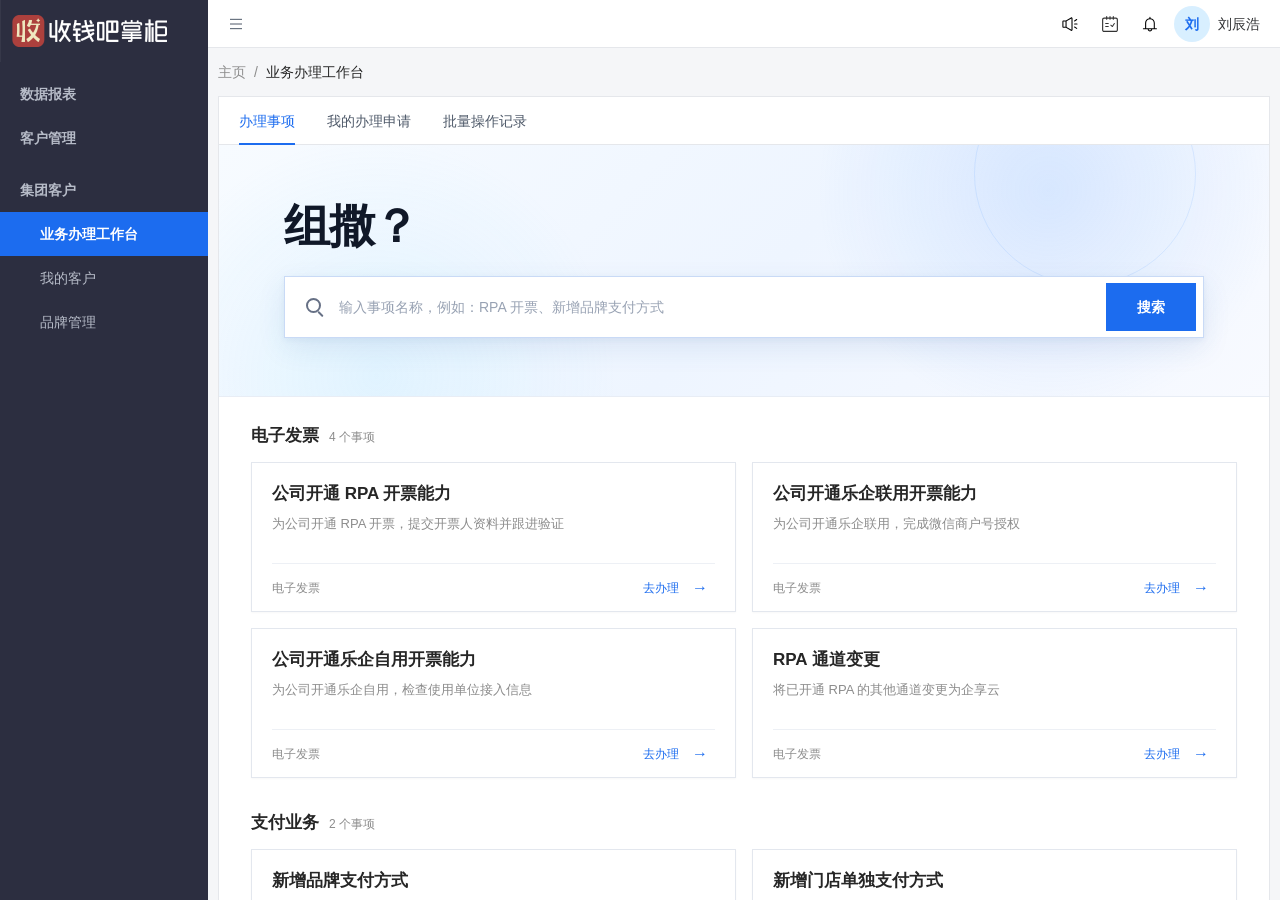
==== commit a62e7edd: "Publish RPA channel switching and latest CRM and operations refinements" ====
--- a/company-invoice-opening-demo/index.html
+++ b/company-invoice-opening-demo/index.html
@@ -2942,7 +2942,7 @@
 };
 function taxMatterId(mode) { return TAX_MATTERS[mode]?.id || ""; }
 function taxMatterName(mode) { return TAX_MATTERS[mode]?.name || "选择公司开票能力"; }
-function isTaxApplication(item) { return Object.values(TAX_MATTERS).some((matter) => matter.id === item.matterId); }
+function isTaxApplication(item) { return isRpaChannelChange(item) || Object.values(TAX_MATTERS).some((matter) => matter.id === item.matterId); }
 let handlingApplications = [];
 let applicationSequence = 0;
 
@@ -3040,7 +3040,8 @@
   if (!item || TERMINAL_APPLICATION_STATUSES.has(item.status)) return false;
   if (update.status && !APPLICATION_STATUS[update.status]) return false;
   update = { ...update };
-  if (item.mode === "rpa") {
+  if(isRpaChannelChange(item)) {update.businessStatus={opening:"变更中",success:"变更成功",failed:"变更失败"}[update.status||item.status];}
+  else if (item.mode === "rpa") {
     update.businessStatus = { opening: "开通中", success: "开通成功", failed: "开通失败" }[update.status || item.status];
   } else if (item.mode === "joint") {
     const record = item.progressRecords[0];
@@ -3165,7 +3166,8 @@
   const actions = `${authorizationRecord ? `<button class="button primary" data-action="application-authorize-record" data-record="${escapeHtml(authorizationRecord.id)}">查看授权二维码</button>` : ""}${!finished ? '<button class="button border" data-action="application-refresh">刷新状态</button>' : ""}${item.status === "failed" ? (isPaymentConfig ? `<button class="button primary" data-action="payment-config-reapply" data-id="${item.id}">重新发起</button>` : '<button class="button primary" data-action="application-reapply">重新发起</button>') : ""}`;
   const tax = data.tax;
   const submissionFields = isTax ? [["开票模式", modeLabel(item.mode)], ["纳税人类型", tax?.taxpayerType === "general" ? "一般纳税人" : "小规模纳税人"], ["计税方式", tax?.taxMethod === "general" ? "一般计税" : "简易计税"], ["征收率", tax?.rate || "不适用"], ["地址", tax?.address], ["电话", tax?.phone], ["开户行", tax?.bank], ["开户行账号", tax?.bankAccount]] : [["进件机构", data.institution]];
-  if (item.mode === "rpa") submissionFields.splice(1, 0, ["开票通道", rpaChannelLabel(data.rpaChannel)]);
+  if(isRpaChannelChange(item)) submissionFields.splice(1,0,["原通道",rpaChannelLabel(data.fromChannel)],["目标通道","企享云"]);
+  else if (item.mode === "rpa") submissionFields.splice(1, 0, ["开票通道", rpaChannelLabel(data.rpaChannel)]);
   const accountFields = (data.accounts || []).map((account) => applicationFields([["开票人", account.name], ["开票人身份证号", maskRpaIdentity(account.identityNo)], ["登录手机号", account.loginAccount], ["税局角色", account.role], ["联系邮箱", account.email]])).join("");
   const jointFields = item.mode === "joint" ? (data.records || []).map((record) => applicationFields([
     ["微信商户号", record.wxMerchantNo],
@@ -3187,6 +3189,7 @@
   if (!item || item.status !== "failed") return "当前申请不支持重新发起。";
   const company = companies.find(candidate => candidate.id === item.targetId && candidate.customerNo === item.customerNo);
   if (!company) return "未找到对应客户下的办理公司，请检查公司主档。";
+  if(isRpaChannelChange(item)) return rpaChannelChangeIssue(company);
   if (isTaxApplication(item)) {
     if (company.modes?.[item.mode]?.status === "success") return `该公司已开通${modeLabel(item.mode)}开票能力，请勿重复提交。`;
     if (company.country !== "CN") return "当前事项仅支持中国大陆公司。";
@@ -3210,7 +3213,8 @@
   }
   const company = companies.find(candidate => candidate.id === item.targetId && candidate.customerNo === item.customerNo);
   state.modal = null;
-  if (isTaxApplication(item)) startOpening(company, item.mode, true, "application-detail");
+  if(isRpaChannelChange(item)) startRpaChannelChange(company,"application-detail");
+  else if (isTaxApplication(item)) startOpening(company, item.mode, true, "application-detail");
   else { state.modal = { type: "payment-onboarding", companyId: company.id, institution: item.institution }; renderModal(); }
 }
 
@@ -4158,6 +4162,15 @@
     selfUseConfigured: false,
     seed: "12",
   }),
+  ...[
+    { id:"G-COMP-XG01", name:"上海星港生活商贸有限公司", registrationNo:"91310000XGDEMO0001", opener:"陈晓宁", mobile:"13800005101", address:"上海市浦东新区星港路 101 号", phone:"021-58885101", seed:"51" },
+    { id:"G-COMP-XG02", name:"深圳星港零售有限公司", registrationNo:"91440300XGDEMO0002", opener:"林嘉怡", mobile:"13800005201", address:"深圳市南山区星港路 201 号", phone:"0755-88885201", seed:"52" },
+    { id:"G-COMP-XG03", name:"杭州星港商业管理有限公司", registrationNo:"91330100XGDEMO0003", opener:"周明远", mobile:"13800005301", address:"杭州市滨江区星港路 301 号", phone:"0571-88885301", seed:"53" },
+  ].map(({opener,mobile,...fixture})=>makeCompany({
+    ...fixture, customer:"星港生活跨境业务演示客户", customerNo:"160247795681",country:"CN",type:"Head",parent:"-",openStatus:"success",enabled:true,currentMode:"rpa",createdAt:"2026-09-10 10:30",
+    tax:taxInfo({address:fixture.address,phone:fixture.phone,bank:"",bankAccount:""}),
+    modes:{...emptyModes(),rpa:{status:"success",channel:"gaodeng",accounts:[{...rpaAccount(opener,mobile),taxAccount:mobile,email:"",updatedAt:"2026-09-14 15:00"}]}},
+  })),
   makeCompany({
     id: "G-COMP-MY01",
     name: "Meridian Retail Malaysia Sdn. Bhd.",
@@ -4322,6 +4335,7 @@
     route: "tax-opening",
     supportsBatch: true,
   })),
+  {id:"rpa-channel-change",name:"RPA 通道变更",domain:"电子发票",target:"公司",businessType:"业务配置",allowRepeatAfterSuccess:true,mode:"rpa",icon:"R",tone:"blue",description:"将已开通 RPA 的其他通道变更为企享云",route:"tax-opening",purpose:"channel-change",supportsBatch:false},
   {
     id: "sqb-merchant",
     name: "收钱吧商户进件",
@@ -4873,6 +4887,7 @@
 }
 
 function canSelectMatterCompany(company, matter) {
+  if(matter?.purpose === "channel-change") return !rpaChannelChangeIssue(company);
   return Boolean(company && matter?.mode && company.customerProductOpen &&
     !activeApplication(company, matter.id) &&
     matterAllowsNewRequest(matter.id, company.modes[matter.mode]?.status === "success") &&
@@ -4904,8 +4919,8 @@
       const completed = !matterAllowsNewRequest(matter.id, company.modes[matter.mode]?.status === "success");
       const disabled = !canSelectMatterCompany(company, matter);
       const selected = start.targetId === company.id;
-      const modeSummary = pendingApplication ? `办理中 · ${pendingApplication.businessStatus}` : `${modeLabel(matter.mode)}尚未开通`;
-      return `<button class="target-result-card ${selected ? "selected" : ""}" type="button" data-action="select-matter-company" data-id="${escapeHtml(company.id)}" ${disabled ? "disabled" : ""}><span class="target-radio" aria-hidden="true"></span><span class="target-company-main"><strong>${escapeHtml(company.name)}</strong><small>${escapeHtml(company.registrationNo)} · ${escapeHtml(company.id)}</small><small class="target-customer">所属客户：${escapeHtml(company.customer)}（${escapeHtml(company.customerNo)}）</small></span><span class="target-company-state">${disabled ? `<span class="tag orange">${pendingApplication ? "已有申请" : completed ? "已开通" : "暂不可办理"}</span><small>${pendingApplication ? "正在办理中，请勿重复提交" : !company.customerProductOpen ? "集团未开通电子发票" : completed ? `${modeLabel(matter.mode)}已开通，无需重复办理` : "客户尚未完成乐企自用配置"}</small>` : `<span class="tag ${selected ? "blue" : ""}">${pendingApplication ? "已有申请" : selected ? "已选择" : "可办理"}</span><small>${escapeHtml(modeSummary)}</small>`}</span></button>`;
+      const modeSummary = matter.purpose === "channel-change" ? `当前通道：${rpaChannelLabel(company.modes.rpa.channel)} → 企享云` : pendingApplication ? `办理中 · ${pendingApplication.businessStatus}` : `${modeLabel(matter.mode)}尚未开通`;
+      return `<button class="target-result-card ${selected ? "selected" : ""}" type="button" data-action="select-matter-company" data-id="${escapeHtml(company.id)}" ${disabled ? "disabled" : ""}><span class="target-radio" aria-hidden="true"></span><span class="target-company-main"><strong>${escapeHtml(company.name)}</strong><small>${escapeHtml(company.registrationNo)} · ${escapeHtml(company.id)}</small><small class="target-customer">所属客户：${escapeHtml(company.customer)}（${escapeHtml(company.customerNo)}）</small></span><span class="target-company-state">${disabled ? `<span class="tag orange">${pendingApplication ? "已有申请" : completed ? "已开通" : "暂不可办理"}</span><small>${matter.purpose === "channel-change" ? escapeHtml(rpaChannelChangeIssue(company)) : pendingApplication ? "正在办理中，请勿重复提交" : !company.customerProductOpen ? "集团未开通电子发票" : completed ? `${modeLabel(matter.mode)}已开通，无需重复办理` : "客户尚未完成乐企自用配置"}</small>` : `<span class="tag ${selected ? "blue" : ""}">${pendingApplication ? "已有申请" : selected ? "已选择" : "可办理"}</span><small>${escapeHtml(modeSummary)}</small>`}</span></button>`;
     }).join("")}</div>`;
   }
   app.innerHTML = `${breadcrumb([{ label: "业务办理工作台", action: "back-business-opening" }, { label: matter.name }])}
@@ -5052,7 +5067,7 @@
   } else if (mode.status === "opening") {
     action = key === "joint" ? "" : `<button class="button border" type="button" data-action="refresh-mode" data-mode="${key}">刷新状态</button>`;
   } else if (mode.status === "success" && isCurrent) {
-    action = `<button class="button" type="button" disabled>当前使用</button>`;
+    action = "";
   } else if (mode.status === "success") {
     action = `<button class="button primary" type="button" data-action="switch-mode" data-mode="${key}">切换使用</button>`;
   } else if (key === "rpa") {
@@ -5060,24 +5075,29 @@
   } else {
     action = `<button class="button border" type="button" data-action="view-mode-progress" data-mode="${key}">查看原因</button>`;
   }
-  const linkedApplication = handlingApplications.find((item) => item.targetId === company.id && item.customerNo === company.customerNo && item.mode === key);
+  const linkedApplication = handlingApplications.find((item) => !isRpaChannelChange(item) && item.targetId === company.id && item.customerNo === company.customerNo && item.mode === key);
   if (linkedApplication && !TERMINAL_APPLICATION_STATUSES.has(linkedApplication.status)) action = `<button class="button border" data-action="view-application" data-id="${linkedApplication.id}">查看办理申请</button>`;
+  if(key === "rpa" && mode.status === "success") {
+    const changing=activeRpaChannelChange(company);
+    if(changing) action += `<button class="button border" data-action="view-application" data-id="${changing.id}">查看变更申请</button>`;
+    else if(mode.channel && mode.channel !== "qixiang") action += `<button class="button border" data-action="rpa-change-notice" data-id="${company.id}">变更通道</button>`;
+  }
   let detail = "";
   if (key === "rpa" && (mode.accounts?.length || mode.status === "opening" || mode.status === "failed")) detail = renderRpaAccounts(mode.accounts || [], mode.status, mode.failureReason || "", mode.channel);
   if (key === "joint" && mode.records?.length) detail = renderJointRecords(company, mode);
   if (key === "self" && mode.status === "pending" && !company.selfUseConfigured) detail = `<div class="mode-detail"><div class="notice warning"><span>所属客户尚未完成乐企自用配置，当前不可开通。</span></div></div>`;
   if (key === "self" && mode.status === "opening") detail = '<div class="mode-detail"><div class="notice"><span>乐企自用开通正在处理，完成后可切换为当前使用模式。</span></div></div>';
   return `<article class="mode-card ${isCurrent ? "current" : ""}">
-    <div class="mode-card-head"><div class="mode-icon">${meta.icon}</div><div class="mode-title"><div class="mode-title-line"><h3>${meta.label}</h3>${isCurrent ? '<span class="tag blue">当前使用</span>' : ""}</div><p>服务渠道：${key === "rpa" ? escapeHtml(rpaChannelLabel(mode.channel)) : meta.channel}</p></div><div>${statusMarkup(mode.status, status.label)}</div><div class="mode-actions">${action}</div></div>${detail}
+    <div class="mode-card-head"><div class="mode-title"><div class="mode-title-line"><h3>${meta.label}</h3>${isCurrent ? '<span class="tag blue">当前使用</span>' : ""}</div>${mode.status === "pending" ? "" : `<p>服务渠道：${key === "rpa" ? escapeHtml(rpaChannelLabel(mode.channel)) : meta.channel}</p>`}</div><div>${statusMarkup(mode.status, status.label)}</div><div class="mode-actions">${action}</div></div>${detail}
   </article>`;
 }
 
 function maskRpaIdentity(value) { const text=String(value || "").trim(); return text ? text.slice(0,3)+"***********"+text.slice(-4) : "—"; }
 function validRpaIdentity(value) { return !String(value || "").trim() || /^\d{17}[\dX]$/i.test(String(value).trim()); }
-function rpaLoginModeLabel(value) { return ({HOSTED:"托管",SELF_HELD:"自持",托管:"托管",自持:"自持"})[value] || "待运营确认"; }
+function rpaLoginModeLabel(value) { return ({HOSTED:"托管",SELF_HELD:"自持",托管:"托管",自持:"自持"})[value] || ""; }
 function renderRpaAccounts(accounts, status = "success", failureReason = "", channel = "qixiang") {
   const rows = accounts
-    .map((item) => `<tr><td>${escapeHtml(item.name)}</td><td>${escapeHtml(maskRpaIdentity(item.identityNo))}</td><td>${escapeHtml(item.taxAccount)}</td><td>${escapeHtml(item.email)}</td><td>${escapeHtml(item.role)}</td><td>${escapeHtml(channel === "gaodeng" ? "—" : rpaLoginModeLabel(item.loginMode))}</td><td>${escapeHtml(item.loginAccount)}</td><td>${escapeHtml(item.updatedAt)}</td></tr>`)
+    .map((item) => `<tr><td>${escapeHtml(item.name)}</td><td>${escapeHtml(maskRpaIdentity(item.identityNo))}</td><td>${escapeHtml(item.taxAccount)}</td><td>${escapeHtml(item.email)}</td><td>${escapeHtml(item.role)}</td><td>${escapeHtml(channel === "gaodeng" ? "" : rpaLoginModeLabel(item.loginMode))}</td><td>${escapeHtml(channel !== "gaodeng" && rpaLoginModeLabel(item.loginMode) === "托管" ? item.loginAccount || "" : "")}</td><td>${escapeHtml(item.updatedAt)}</td></tr>`)
     .join("");
   const progress = status === "opening"
     ? '<div class="notice" style="margin-bottom:16px"><span>RPA 开通申请已提交，运营人员将联系客户完成税局登录验证及后续操作。</span></div>'
@@ -5169,7 +5189,7 @@
 }
 
 function renderSteps(current, additional = false, fixedMode = "") {
-  const steps = ["选择开票模式", "确认纳税人信息", "填写开通信息", "确认提交"];
+  const steps = ["选择开票模式", "确认纳税人信息", state.opening?.purpose === "channel-change" ? "确认开票人资料" : "填写开通信息", "确认提交"];
   return `<div class="steps">${(fixedMode ? steps.slice(1) : steps)
     .map((title, index) => {
       const step = index + (fixedMode ? 2 : 1);
@@ -5194,10 +5214,10 @@
   const breadcrumbItems = opening.returnContext === "application-detail"
     ? [{ label: "业务办理工作台", action: "back-business-opening" }, { label: "申请详情", action: "cancel-opening" }, { label: opening.applicationId ? "补充申请资料" : "重新发起申请" }]
     : opening.returnContext === "company-detail"
-    ? [{ label: "我的客户", action: "back-customers" }, { label: "公司详情", action: "back-company-invoice" }, { label: opening.mode ? taxMatterName(opening.mode) : "选择公司开票能力" }]
+    ? [{ label: "我的客户", action: "back-customers" }, { label: "公司详情", action: "back-company-invoice" }, { label: opening.mode ? (opening.purpose === "channel-change" ? "RPA 通道变更" : taxMatterName(opening.mode)) : "选择公司开票能力" }]
     : opening.returnContext === "matter-target"
-      ? [{ label: "业务办理工作台", action: "back-business-opening" }, { label: "选择办理公司", action: "back-matter-target" }, { label: taxMatterName(opening.mode) }]
-      : [{ label: "电子发票", action: "back-invoice-business" }, { label: opening.mode ? taxMatterName(opening.mode) : "选择公司开票能力" }];
+      ? [{ label: "业务办理工作台", action: "back-business-opening" }, { label: "选择办理公司", action: "back-matter-target" }, { label: (opening.purpose === "channel-change" ? "RPA 通道变更" : taxMatterName(opening.mode)) }]
+      : [{ label: "电子发票", action: "back-invoice-business" }, { label: opening.mode ? (opening.purpose === "channel-change" ? "RPA 通道变更" : taxMatterName(opening.mode)) : "选择公司开票能力" }];
   app.innerHTML = `
     ${breadcrumb(breadcrumbItems)}
     ${companySummary(company, false)}
@@ -5279,6 +5299,7 @@
 }
 
 function renderRpaChannel(opening) {
+  if(opening.purpose === "channel-change") return `<section class="rpa-channel-section"><div class="section-heading"><h2>变更开票通道</h2></div><dl class="review-grid"><div><dt>原通道</dt><dd>${escapeHtml(rpaChannelLabel(opening.fromChannel))}</dd></div><div><dt>目标通道</dt><dd>企享云</dd></div></dl><div class="notice">运营确认切换成功前，继续保留原通道和已开通能力。</div></section>`;
   const channel = opening.rpa.channel || "qixiang";
   return `<section class="rpa-channel-section"><div class="section-heading"><h2>选择开票通道</h2></div><div class="rpa-channel-options" role="group" aria-label="开票通道"><button type="button" class="rpa-channel-choice ${channel === "qixiang" ? "selected" : ""}" aria-pressed="${channel === "qixiang"}" data-action="rpa-channel-qixiang"><span aria-hidden="true" class="channel-choice-dot"></span>企享云</button><button type="button" class="rpa-channel-choice ${channel !== "qixiang" ? "selected" : ""}" aria-pressed="${channel !== "qixiang"}" data-action="rpa-channel-other"><span aria-hidden="true" class="channel-choice-dot"></span>其他${channel !== "qixiang" ? `<span class="rpa-channel-name">${escapeHtml(rpaChannelLabel(channel))}</span>` : ""}</button></div>${opening.errors.channel ? `<small class="form-error">${escapeHtml(opening.errors.channel)}</small>` : ""}</section>`;
 }
@@ -5348,6 +5369,7 @@
   const tax = opening.tax;
   let modeDetail = "";
   if (opening.mode === "rpa") modeDetail = `<div><dt>开票通道</dt><dd>${escapeHtml(rpaChannelLabel(opening.rpa.channel))}</dd></div><div><dt>开票人姓名</dt><dd>${escapeHtml(opening.rpa.name)}</dd></div><div><dt>开票人身份证号</dt><dd>${escapeHtml(maskRpaIdentity(opening.rpa.identityNo))}</dd></div><div><dt>税局登录手机号</dt><dd>${escapeHtml(opening.rpa.mobile)}</dd></div><div><dt>开票人身份</dt><dd>${escapeHtml(opening.rpa.role)}</dd></div><div><dt>联系邮箱</dt><dd>${escapeHtml(opening.rpa.email || "-")}</dd></div>`;
+  if (opening.purpose === "channel-change") modeDetail = `<div><dt>原通道</dt><dd>${escapeHtml(rpaChannelLabel(opening.fromChannel))}</dd></div>` + modeDetail.replace("开票通道", "目标通道");
   if (opening.mode === "joint") {
     const merchant = selectedMerchant(company, opening);
     modeDetail = `<div><dt>收钱吧商户</dt><dd>${escapeHtml(merchant?.name || "-")}（${escapeHtml(merchant?.id || "-")}）</dd></div><div><dt>微信商户号</dt><dd>${escapeHtml(opening.joint.wxMerchantNo)}</dd></div><div><dt>开票能力</dt><dd>${opening.joint.abilities.map((key) => ABILITY_LABELS[key]).join("、")}</dd></div>`;
@@ -5355,7 +5377,7 @@
   if (opening.mode === "self") modeDetail = `<div><dt>使用单位接入</dt><dd>已完成</dd></div><div><dt>使用单位名称</dt><dd>${escapeHtml(company.name)}</dd></div><div><dt>纳税人识别号</dt><dd>${escapeHtml(company.registrationNo)}</dd></div>`;
   return `<div class="flow-section"><div class="section-heading"><div><h2>确认提交</h2></div></div>
     <h3>公司及税务信息</h3><dl class="review-grid"><div><dt>所属客户</dt><dd>${escapeHtml(company.customer)}（${escapeHtml(company.customerNo)}）</dd></div><div><dt>公司名称</dt><dd>${escapeHtml(company.name)}</dd></div><div><dt>统一社会信用代码</dt><dd>${escapeHtml(company.registrationNo)}</dd></div><div><dt>纳税人类型</dt><dd>${tax.taxpayerType === "general" ? "一般纳税人" : "小规模纳税人"}</dd></div><div><dt>计税方式</dt><dd>${tax.taxMethod === "general" ? "一般计税" : "简易计税"}</dd></div><div><dt>征收率</dt><dd>${escapeHtml(tax.taxMethod === "simple" ? tax.rate : "-")}</dd></div></dl>
-    <div class="section-divider"></div><h3>${escapeHtml(modeLabel(opening.mode))}开通信息</h3><dl class="review-grid">${modeDetail}</dl>
+    <div class="section-divider"></div><h3>${opening.purpose === "channel-change" ? "通道变更信息" : escapeHtml(modeLabel(opening.mode))+"开通信息"}</h3><dl class="review-grid">${modeDetail}</dl>
     <div class="flow-actions"><button class="button border" type="button" data-action="prev-opening">上一步</button><button class="button primary" type="button" data-action="submit-opening">确认提交</button></div></div>`;
 }
 
@@ -5433,7 +5455,10 @@
 function matterNoticeContent(matter) {
   const prerequisites = [`选择需要办理的${matter.target}，核对名称和所属客户。`];
   const rules = ["同一客户、同一业务对象、同一事项有办理中的申请时，不能重复发起。"];
-  if (matter.route === "tax-opening") {
+  if(matter.purpose === "channel-change") {
+    prerequisites.splice(0,prerequisites.length,"公司已开通其他非企享云的 RPA 通道","核对开票人资料，联系开票人配合运营完成企享云登录验证。");
+    rules.splice(0,rules.length,"本期仅单个提交，目标通道为企享云。","同一税号不能重复发起办理中的通道变更申请。","运营确认切换成功前，保留原通道和已开通能力；变更失败不关闭原通道。");
+  } else if (matter.route === "tax-opening") {
     prerequisites.splice(0, prerequisites.length,
       "需先在客户下创建相应公司主档。",
       "所属客户需已开通电子发票产品。");
@@ -5700,6 +5725,7 @@
 }
 
 function submitChinaOpening() {
+  if(state.opening?.purpose === "channel-change") return submitRpaChannelChange();
   const company = currentCompany();
   const opening = state.opening;
   if (!company || !opening) return;
@@ -6069,6 +6095,7 @@
     document.getElementById("matterSearch")?.focus();
     return;
   }
+  if(action === "rpa-change-notice") {state.modal={type:"matter-notice",matterId:"rpa-channel-change",companyId:target.dataset.id};renderModal();return;}
   if (action === "open-matter") {
     const matter = MATTER_CATALOG.find((item) => item.id === target.dataset.matter);
     if (!matter) return;
@@ -6108,7 +6135,8 @@
     }
     state.companyId = company.id;
     state.customerNo = company.customerNo;
-    startOpening(company, matter.mode, false, "matter-target");
+    if(matter.purpose === "channel-change") startRpaChannelChange(company,"matter-target");
+    else startOpening(company, matter.mode, false, "matter-target");
     return;
   }
   if (action === "business-domain") {
@@ -6657,6 +6685,7 @@
   } else if (action === "accept-matter-notice") {
     if (state.modal?.type !== "matter-notice") return;
     const matter = MATTER_CATALOG.find((item) => item.id === state.modal.matterId);
+    if(matter?.purpose === "channel-change" && state.modal.companyId) {const company=companies.find(c=>c.id===state.modal.companyId);state.modal=null;startRpaChannelChange(company,"company-detail");return;}
     if (matter?.supportsBatch) { state.modal = { type: "submission-method", matterId: matter.id }; renderModal(); }
     else if (matter) beginMatter(matter);
   } else if (action === "confirm-submission-method") {
@@ -6733,6 +6762,47 @@
   }
 });
 
+
+function isRpaChannelChange(item) {return item?.matterId === "rpa-channel-change";}
+function activeRpaChannelChange(company) {return company && handlingApplications.find(item=>isRpaChannelChange(item)&&item.registrationNo===company.registrationNo&&!TERMINAL_APPLICATION_STATUSES.has(item.status));}
+function rpaChannelChangeIssue(company) {
+  if(!company || company.country !== "CN") return "仅支持中国大陆公司";
+  if(!company.customerProductOpen) return "所属客户未开通电子发票产品";
+  if(company.modes.rpa?.status !== "success") return "该税号 RPA 尚未开通";
+  if(!company.modes.rpa.channel || company.modes.rpa.channel === "qixiang") return "当前通道已是企享云，无需变更";
+  if(activeRpaChannelChange(company)) return "该税号已有办理中的通道变更申请";
+  return "";
+}
+function startRpaChannelChange(company,returnContext="company-detail") {
+  const reason=rpaChannelChangeIssue(company);if(reason){showToast(reason);return;}
+  const account=company.modes.rpa.accounts?.[0] || {};
+  state.companyId=company.id;state.customerNo=company.customerNo;state.modal=null;state.result=null;
+  state.opening={kind:"additional",purpose:"channel-change",mode:"rpa",fixedMode:"rpa",step:2,hasExistingTaxpayer:true,returnContext,fromChannel:company.modes.rpa.channel,tax:clone(company.tax),rpa:{channel:"qixiang",name:account.name || "",identityNo:account.identityNo || "",mobile:account.loginAccount || "",password:"",role:account.role || "办税员",email:account.email === "-" ? "" : account.email || ""},errors:{}};
+  state.view="opening-cn";render();scrollMain({top:0});
+}
+function submitRpaChannelChange() {
+  const company=currentCompany(),opening=state.opening;if(!company || opening?.purpose !== "channel-change")return;
+  const reason=rpaChannelChangeIssue(company);
+  if(reason || company.modes.rpa.channel !== opening.fromChannel){showToast(reason || "当前通道已变化，请重新检查");return;}
+  if(!validateRpaStep()){opening.step=3;render();return;}
+  const account={...rpaAccount(opening.rpa.name,opening.rpa.mobile),identityNo:opening.rpa.identityNo || "",role:opening.rpa.role,email:opening.rpa.email || ""};
+  const item=createApplication(company,{matterId:"rpa-channel-change",matter:"RPA 通道变更",mode:"rpa",status:"opening",businessStatus:"变更中",description:"运营将协助完成企享云验证；切换成功前继续使用原通道。",actionOwner:"运营人员",submission:{mode:"rpa",scope:"通道变更",fromChannel:opening.fromChannel,rpaChannel:"qixiang",tax:clone(company.tax),accounts:[account],previousRpa:clone(company.modes.rpa)}});
+  if(item){showApplication(item.id);showToast("通道变更申请已提交");}
+}
+// Demo adapter for the authoritative operations result; never mutate original submission snapshots.
+function applyRpaChannelChangeResult(id,status,reason="",accountUpdate={}) {
+  const item=handlingApplications.find(x=>x.id===id);if(!isRpaChannelChange(item)||TERMINAL_APPLICATION_STATUSES.has(item.status))return false;
+  const company=companies.find(c=>c.id===item.targetId&&c.customerNo===item.customerNo),data=item.versions[0].data;
+  if(!company||!["success","failed"].includes(status))return false;
+  if(status === "success") {
+    if(company.modes.rpa.status!=="success"||company.modes.rpa.channel!==data.fromChannel)return false;
+    if(!["托管","自持","HOSTED","SELF_HELD"].includes(accountUpdate.loginMode))return false;
+    company.modes.rpa={...company.modes.rpa,channel:"qixiang",accounts:data.accounts.map(a=>({...clone(a),...accountUpdate,updatedAt:applicationTime()}))};
+  }
+  return updateApplication(item,{status,description:status === "success"?"已切换为企享云，RPA 保持已开通。":reason || "运营已驳回通道变更，原通道保持不变。",result:status === "success"?"通道变更完成":reason || "变更失败，原通道保持不变。",actionOwner:""});
+}
+
+for(const id of ["G-COMP-003","G-COMP-009"]){const c=companies.find(c=>c.id===id);c.modes.rpa.channel="gaodeng";c.modes.rpa.accounts.forEach(a=>a.loginMode="");}
 seedHandlingApplications();
 initCrmUi();
 render();
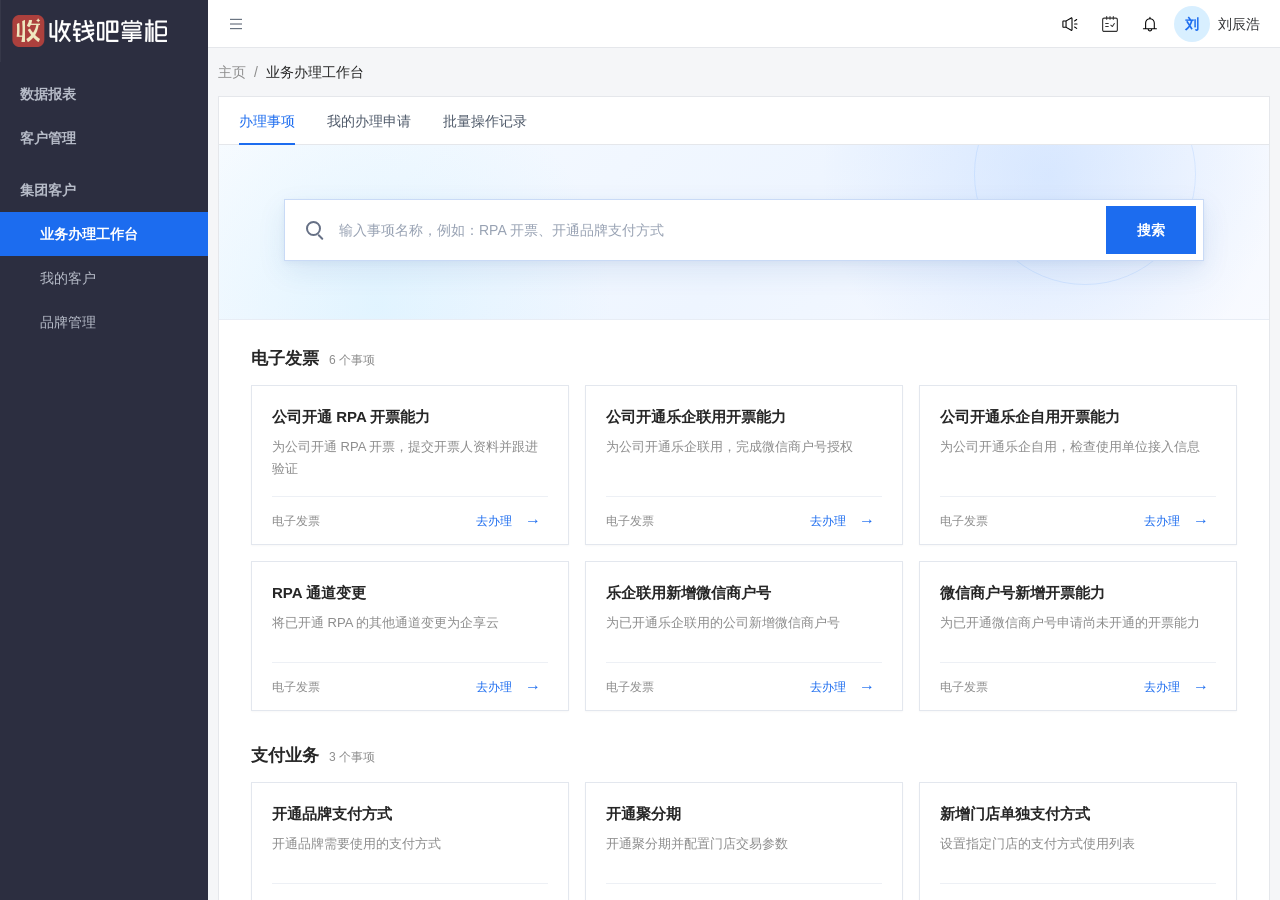
==== commit 145b2fa0: "Update unified application entries, joint invoice matters and cancellation reasons" ====
--- a/company-invoice-opening-demo/index.html
+++ b/company-invoice-opening-demo/index.html
@@ -1866,7 +1866,7 @@
 .matter-card-title {
   display: block;
   margin: 0 0 8px;
-  font-size: 17px;
+  font-size: 15px;
   font-weight: 600;
 }
 
@@ -2577,9 +2577,6 @@
     grid-template-columns: repeat(2, minmax(160px, 1fr));
   }
 
-  .matter-grid {
-    grid-template-columns: repeat(2, minmax(0, 1fr));
-  }
 }
 
 @media (max-width: 1180px) {
@@ -2897,6 +2894,10 @@
 .payment-brand-choice span span{font-size:13px;color:#8c8c8c}
 
 .payment-submission-group + .payment-submission-group{margin-top:24px}
+
+.application-progress.partial{background:#fffbe6}.application-progress.partial .application-progress-icon{background:#fff1b8;color:#ad6800}
+
+.application-progress.cancelled {background:#f7f8fa;border-color:#e5e6eb;color:#4e5969;}
 </style>
   </head>
   <body>
@@ -2933,16 +2934,21 @@
     <div class="toast" id="toast" role="status" aria-live="polite"></div>
   <script>// Applications own immutable submission versions and their lifecycle. Business
 // adapters supply progress; rendering never derives history from company state.
-const APPLICATION_STATUS = { opening: "办理中", success: "办理成功", failed: "办理失败" };
-const TERMINAL_APPLICATION_STATUSES = new Set(["success", "failed"]);
+const APPLICATION_STATUS = { opening: "办理中", success: "办理成功", failed: "办理失败", partial: "部分成功", cancelled:"已取消" };
+const TERMINAL_APPLICATION_STATUSES = new Set(["success", "failed", "partial", "cancelled"]);
 const TAX_MATTERS = {
   rpa: { id: "tax-opening-rpa", name: "公司开通 RPA 开票能力" },
   joint: { id: "tax-opening-joint", name: "公司开通乐企联用开票能力" },
   self: { id: "tax-opening-self", name: "公司开通乐企自用开票能力" },
 };
+const JOINT_SUPPLEMENT_MATTERS = {
+  "joint-add-wx": {id:"joint-add-wx",name:"乐企联用新增微信商户号",scope:"新增微信商户号"},
+  "joint-add-ability": {id:"joint-add-ability",name:"微信商户号新增开票能力",scope:"增加开通能力"},
+};
+function isJointMatter(id) {return id === "tax-opening-joint" || Boolean(JOINT_SUPPLEMENT_MATTERS[id]);}
 function taxMatterId(mode) { return TAX_MATTERS[mode]?.id || ""; }
 function taxMatterName(mode) { return TAX_MATTERS[mode]?.name || "选择公司开票能力"; }
-function isTaxApplication(item) { return isRpaChannelChange(item) || Object.values(TAX_MATTERS).some((matter) => matter.id === item.matterId); }
+function isTaxApplication(item) { return isRpaChannelChange(item) || Boolean(JOINT_SUPPLEMENT_MATTERS[item?.matterId]) || Object.values(TAX_MATTERS).some((matter) => matter.id === item.matterId); }
 let handlingApplications = [];
 let applicationSequence = 0;
 
@@ -2952,17 +2958,24 @@
 
 function activeApplication(company, matterId) {
   if (!company || !matterId) return undefined;
-  return handlingApplications.find((item) => item.customerNo === company.customerNo && item.targetId === company.id && item.matterId === matterId && !TERMINAL_APPLICATION_STATUSES.has(item.status));
+  return handlingApplications.find((item) => item.customerNo === company.customerNo && item.targetId === company.id && (isJointMatter(matterId) ? isJointMatter(item.matterId) : item.matterId === matterId) && !TERMINAL_APPLICATION_STATUSES.has(item.status));
 }
 
 function applicationStatusMarkup(status) {
   return statusMarkup(status, APPLICATION_STATUS[status]);
 }
 
+function captureApplicationOrigin() {
+  if(["detail","taxpayer-detail"].includes(state.view) || state.opening?.returnContext === "company-detail") return {view:state.view === "taxpayer-detail" ? "taxpayer-detail" : "detail",companyId:state.companyId,customerNo:state.customerNo};
+  if(state.view === "application-detail" || state.opening?.returnContext === "application-detail") return state.applicationReturn || null;
+  return null;
+}
 function showApplication(id, batchId = "") {
   const item = handlingApplications.find((candidate) => candidate.id === id);
   if (!item) return;
+  const origin=captureApplicationOrigin();
   saveViewScroll();
+  state.applicationReturn=batchId ? null : origin;
   state.applicationId = item.id;
   state.applicationBatchReturnId = batchId;
   state.companyId = item.targetId;
@@ -3025,6 +3038,9 @@
     recordIds: (options.submission?.records || []).map((record) => record.id),
     progressRecords: clone(options.submission?.records || []),
     events: [{ time, title: "提交申请", description: "已受理本次办理申请。", status: "opening", businessStatus: "已提交" }],
+    processingStarted: options.processingStarted ?? (!options.mode || options.mode === "self"),
+    cancellationStopSupported:options.cancellationStopSupported ?? true,
+    cancelContext:clone(options.cancelContext || {}),
     completedAt: "", result: "",
   };
   handlingApplications.unshift(item);
@@ -3040,7 +3056,8 @@
   if (!item || TERMINAL_APPLICATION_STATUSES.has(item.status)) return false;
   if (update.status && !APPLICATION_STATUS[update.status]) return false;
   update = { ...update };
-  if(isRpaChannelChange(item)) {update.businessStatus={opening:"变更中",success:"变更成功",failed:"变更失败"}[update.status||item.status];}
+  if(update.status === "cancelled") {update.businessStatus="已取消";}
+  else if(isRpaChannelChange(item)) {update.businessStatus={opening:"变更中",success:"变更成功",failed:"变更失败"}[update.status||item.status];}
   else if (item.mode === "rpa") {
     update.businessStatus = { opening: "开通中", success: "开通成功", failed: "开通失败" }[update.status || item.status];
   } else if (item.mode === "joint") {
@@ -3136,6 +3153,7 @@
   const submission = taxSubmission(company, opening.mode, records, opening.scope || "模式开通");
   const isSuccess = opening.mode === "self";
   return createApplication(company, {
+    matterId:opening.matterId, matter:JOINT_SUPPLEMENT_MATTERS[opening.matterId]?.name, cancelContext:opening.cancelContext,
     mode: opening.mode, submission, status: isSuccess ? "success" : "opening",
     businessStatus: isSuccess ? "开通完成" : opening.mode === "joint" ? "待授权" : "开通中",
     description: isSuccess ? "本次乐企自用开通已完成。" : opening.mode === "joint" ? "请联系企业法定代表人或微信商户管理员扫描授权二维码，完成后系统将继续开通。" : "运营人员将联系客户完成税局登录验证，请等待处理结果。",
@@ -3159,11 +3177,12 @@
   const isPaymentConfig = isPaymentConfigApplication(item);
   const finished = TERMINAL_APPLICATION_STATUSES.has(item.status);
   const batchReturnId = state.applicationBatchReturnId;
+  const companyContext=!batchReturnId && state.applicationReturn;
   const data = item.versions.at(-1).data;
   const isTax = isTaxApplication(item);
   const authorizationRecord = !finished && item.mode === "joint" ? item.progressRecords.find((record) => record.channelStatus !== "success") : null;
   const businessLink = !isTax && !isPaymentConfig && finished && item.status === "success" ? `<button class="button border" data-action="application-business">查看机构商户</button>` : "";
-  const actions = `${authorizationRecord ? `<button class="button primary" data-action="application-authorize-record" data-record="${escapeHtml(authorizationRecord.id)}">查看授权二维码</button>` : ""}${!finished ? '<button class="button border" data-action="application-refresh">刷新状态</button>' : ""}${item.status === "failed" ? (isPaymentConfig ? `<button class="button primary" data-action="payment-config-reapply" data-id="${item.id}">重新发起</button>` : '<button class="button primary" data-action="application-reapply">重新发起</button>') : ""}`;
+  const actions = `${authorizationRecord ? `<button class="button primary" data-action="application-authorize-record" data-record="${escapeHtml(authorizationRecord.id)}">查看授权二维码</button>` : ""}${!finished ? '<button class="button border" data-action="application-refresh">刷新状态</button>' : ""}${!finished && isTaxApplication(item) ? '<button class="button border" data-action="application-cancel">取消申请</button>' : ""}${["failed","cancelled"].includes(item.status) ? (isPaymentConfig ? `<button class="button primary" data-action="payment-config-reapply" data-id="${item.id}">重新发起</button>` : '<button class="button primary" data-action="application-reapply">重新发起</button>') : ""}`;
   const tax = data.tax;
   const submissionFields = isTax ? [["开票模式", modeLabel(item.mode)], ["纳税人类型", tax?.taxpayerType === "general" ? "一般纳税人" : "小规模纳税人"], ["计税方式", tax?.taxMethod === "general" ? "一般计税" : "简易计税"], ["征收率", tax?.rate || "不适用"], ["地址", tax?.address], ["电话", tax?.phone], ["开户行", tax?.bank], ["开户行账号", tax?.bankAccount]] : [["进件机构", data.institution]];
   if(isRpaChannelChange(item)) submissionFields.splice(1,0,["原通道",rpaChannelLabel(data.fromChannel)],["目标通道","企享云"]);
@@ -3176,20 +3195,21 @@
   const versions = item.versions.length > 1 ? `<div class="application-versions"><h3>历史提交资料</h3>${item.versions.slice(0, -1).reverse().map((version) => `<details><summary>第 ${version.number} 版 · ${escapeHtml(version.time)}</summary>${applicationFields([["开票模式", modeLabel(version.data.mode)], ["纳税人类型", version.data.tax?.taxpayerType === "general" ? "一般纳税人" : "小规模纳税人"], ["开票人", version.data.accounts?.[0]?.name], ["登录手机号", version.data.accounts?.[0]?.loginAccount], ["税局角色", version.data.accounts?.[0]?.role], ["联系邮箱", version.data.accounts?.[0]?.email]])}</details>`).join("")}</div>` : "";
   const targetFields = isPaymentConfig ? [["配置品牌", data.brandName], ["品牌编号", data.brandId]] : [["办理公司", item.target], ["统一社会信用代码", item.registrationNo]];
   const submittedContent = isPaymentConfig ? renderPaymentConfigSubmission(data) : `${applicationFields(submissionFields)}${accountFields}${jointFields}${versions}`;
-  app.innerHTML = `${breadcrumb([{ label: "业务办理工作台", action: "back-business-opening" }, { label: batchReturnId ? "批次详情" : "我的办理申请", action: batchReturnId ? "back-batch-detail" : "back-handling-records" }, { label: "申请详情" }])}
-    <section class="panel application-header"><div><h1>${escapeHtml(item.matter)} ${applicationStatusMarkup(item.status)}</h1><p>申请编号 <strong>${escapeHtml(item.id)}</strong></p></div><div class="application-actions"><button class="button border" data-action="${batchReturnId ? "back-batch-detail" : "back-handling-records"}">${batchReturnId ? "返回批次详情" : "返回我的办理申请"}</button>${businessLink}</div></section>
-    <div class="application-layout"><div class="application-main"><section class="panel application-section"><h2>当前办理进度</h2><div class="application-progress ${item.status}"><span class="application-progress-icon" aria-hidden="true">${item.status === "success" ? "✓" : item.status === "failed" ? "!" : "◷"}</span><div><div class="application-eyebrow">业务子状态</div><h3>${escapeHtml(item.businessStatus)}</h3><p>${escapeHtml(item.description)}</p><div class="application-actions">${actions}</div></div></div></section>
+  app.innerHTML = `${breadcrumb(companyContext ? [{label:"我的客户",action:"back-customers"},{label:"公司详情",action:"back-handling-records"},{label:"申请详情"}] : [{ label: "业务办理工作台", action: "back-business-opening" }, { label: batchReturnId ? "批次详情" : "我的办理申请", action: batchReturnId ? "back-batch-detail" : "back-handling-records" }, { label: "申请详情" }])}
+    <section class="panel application-header"><div><h1>${escapeHtml(item.matter)} ${applicationStatusMarkup(item.status)}</h1><p>申请编号 <strong>${escapeHtml(item.id)}</strong></p></div><div class="application-actions"><button class="button border" data-action="${batchReturnId ? "back-batch-detail" : "back-handling-records"}">${batchReturnId ? "返回批次详情" : companyContext ? "返回公司" : "返回我的办理申请"}</button>${businessLink}</div></section>
+    <div class="application-layout"><div class="application-main"><section class="panel application-section"><h2>当前办理进度</h2><div class="application-progress ${item.status}"><span class="application-progress-icon" aria-hidden="true">${item.status === "success" ? "✓" : item.status === "cancelled" ? "—" : item.status === "failed" || item.status === "partial" ? "!" : "◷"}</span><div><div class="application-eyebrow">业务子状态</div><h3>${escapeHtml(item.businessStatus)}</h3><p>${escapeHtml(item.description)}</p><div class="application-actions">${actions}</div></div></div></section>
     <section class="panel application-section"><h2>申请信息</h2>${applicationFields([["所属客户", item.customer], ["客户编号", item.customerNo], ...targetFields, ["发起人", item.applicant], ["提交时间", item.createdAt]])}</section>
     <section class="panel application-section"><div class="application-section-title"><h2>本次提交资料</h2></div>${submittedContent}</section>
-    ${finished ? `<section class="panel application-section"><h2>办理结果</h2><p>${escapeHtml(item.result || item.description)}</p>${applicationFields([["完成时间", item.completedAt]])}</section>` : ""}</div>
+    ${finished ? `<section class="panel application-section"><h2>办理结果</h2><p>${escapeHtml(item.result || item.description)}</p>${applicationFields(item.status === "cancelled" ? [["取消人",item.cancelledBy],["取消时间",item.cancelledAt]] : [["完成时间", item.completedAt]])}${isPaymentConfig?renderPaymentOpeningResults(item):""}</section>` : ""}</div>
     </div>`;
 }
 
 function reapplyBlockReason(item) {
-  if (!item || item.status !== "failed") return "当前申请不支持重新发起。";
+  if (!item || !["failed","cancelled"].includes(item.status)) return "当前申请不支持重新发起。";
   const company = companies.find(candidate => candidate.id === item.targetId && candidate.customerNo === item.customerNo);
   if (!company) return "未找到对应客户下的办理公司，请检查公司主档。";
   if(isRpaChannelChange(item)) return rpaChannelChangeIssue(company);
+  if(JOINT_SUPPLEMENT_MATTERS[item.matterId]) return jointSupplementIssue(company,item.matterId,item.versions.at(-1).data.records?.[0]?.id);
   if (isTaxApplication(item)) {
     if (company.modes?.[item.mode]?.status === "success") return `该公司已开通${modeLabel(item.mode)}开票能力，请勿重复提交。`;
     if (company.country !== "CN") return "当前事项仅支持中国大陆公司。";
@@ -3214,6 +3234,7 @@
   const company = companies.find(candidate => candidate.id === item.targetId && candidate.customerNo === item.customerNo);
   state.modal = null;
   if(isRpaChannelChange(item)) startRpaChannelChange(company,"application-detail");
+  else if(JOINT_SUPPLEMENT_MATTERS[item.matterId]) startJointSupplement(company,item.matterId,"application-detail",item.matterId === "joint-add-ability" ? item.versions.at(-1).data.records?.[0]?.id : "");
   else if (isTaxApplication(item)) startOpening(company, item.mode, true, "application-detail");
   else { state.modal = { type: "payment-onboarding", companyId: company.id, institution: item.institution }; renderModal(); }
 }
@@ -3238,11 +3259,13 @@
 function handleApplicationAction(action, target) {
   if (action === "view-application") { showApplication(target.dataset.id); return true; }
   if (action === "back-handling-records") {
+    if(state.applicationReturn){const origin=state.applicationReturn;state.applicationReturn=null;state.view=origin.view;state.companyId=origin.companyId;state.customerNo=origin.customerNo;state.companyTab="invoice";state.opening=null;state.result=null;render();restoreViewScroll();return true;}
     state.recordView = "applications";
     state.opening = null; state.result = null; state.view = "business-opening"; state.workbenchSection = "records"; render(); restoreViewScroll(); return true;
   }
   const item = handlingApplications.find((candidate) => candidate.id === state.applicationId);
   if (!item) return false;
+  if (action === "application-cancel") {startApplicationCancellation(item);return true;}
   if (action === "application-refresh") showToast("状态已刷新，当前暂无新的处理结果");
   else if (action === "application-authorize-record") {
     const record = item.progressRecords.find((entry) => entry.id === target.dataset.record);
@@ -3253,44 +3276,40 @@
     if (isTaxApplication(item)) { state.view = "taxpayer-detail"; render(); }
     else { state.view = "payment-business"; state.paymentSection = "merchants"; state.paymentFilters = { keyword: item.target, institution: item.institution, status: "" }; render(); }
   } else if (action === "application-reapply") {
-    if (item.status !== "failed") return true;
+    if (!["failed","cancelled"].includes(item.status)) return true;
     checkApplicationReapply(item);
   } else return false;
   return true;
 }
 
-function isPaymentConfigApplication(item){return ['pos-payment-method','pos-store-payment-method'].includes(item?.matterId);}
+function isPaymentConfigApplication(item){return ['pos-payment-method','pos-ju-installment','pos-payment-parameters','pos-store-payment-method'].includes(item?.matterId);}
 function handlePaymentConfigApplication(data){
-  const brand=associatedCustomerBrands().find(b=>b.id===data.brandId&&b.customerNo===data.customerNo);
-  if(!brand || typeof data.attemptId!=='string')return;
-  let item=handlingApplications.find(a=>a.paymentAttemptId===data.attemptId);
-  if(data.type==='crm-payment-application-start'){
-    if(item)return;
-    const s=data.submission;
-    if(!s || s.brandId!==brand.id || !['brand-add','store-add'].includes(s.action) || !Array.isArray(s.methods) || !s.methods.length || !Array.isArray(s.stores))return;
-    const storeTask=s.action==='store-add';if(storeTask&&!s.stores.length)return;
-    const matterId=storeTask?'pos-store-payment-method':'pos-payment-method';
-    const matter=MATTER_CATALOG.find(m=>m.id===matterId);
-    const target={customerNo:brand.customerNo,customer:brand.customerName,id:storeTask?brand.id+':'+s.stores.map(x=>x.id).sort().join(','):brand.id,name:storeTask?brand.name+' · '+s.stores.length+' 家门店':brand.name};
-    item=createApplication(target,{matterId,matter:matter.name,domain:'支付业务',targetType:storeTask?'门店':'品牌',status:'opening',businessStatus:'配置保存中',description:'正在保存本次支付方式配置。',actionOwner:'',submission:s});
-    if(item)item.paymentAttemptId=data.attemptId;
-  } else if(item && item.customerNo===brand.customerNo && item.versions[0].data.brandId===brand.id){
-    if(data.type==='crm-payment-application-result' && ['success','failed'].includes(data.status)){
-      const s=item.versions[0].data;
-      const description=data.status==='success'?(s.action==='store-add'?'已为 '+s.stores.length+' 家门店':'已为品牌')+'新增 '+s.methods.length+' 种支付方式。':String(data.description||'支付方式配置保存失败。');
-      updateApplication(item,{status:data.status,businessStatus:data.status==='success'?'配置成功':'配置失败',description,result:description,actionOwner:'',title:data.status==='success'?'配置完成':'配置失败'});
-      if(state.view==='application-detail'&&state.applicationId===item.id)render();
-      else if(state.view==='business-opening'&&state.workbenchSection==='records')render();
-    } else if(data.type==='crm-payment-application-view'){
-      state.paymentWorkbenchTask=null;showApplication(item.id);
-    }
-  }
+ const brand=associatedCustomerBrands().find(b=>b.id===data.brandId&&b.customerNo===data.customerNo);if(!brand||typeof data.attemptId!=='string')return;
+ let item=handlingApplications.find(a=>a.paymentAttemptId===data.attemptId);
+ if(data.type==='crm-payment-application-start'){
+  if(item)return;const s=data.submission;if(!s||s.brandId!==brand.id||!['brand-open','ju-open','brand-enable','params-save','ju-params','store-add'].includes(s.action)||!Array.isArray(s.methods)||!Array.isArray(s.stores))return;
+  const parameters=s.operation==='parameters',storeTask=s.action==='store-add';if(parameters? !Array.isArray(s.parameters)||!s.parameters.length:!s.methods.length)return;if(storeTask&&!s.stores.length)return;
+  const matterId={'brand-open':'pos-payment-method','ju-open':'pos-ju-installment','brand-enable':'pos-payment-method','params-save':'pos-payment-parameters','ju-params':'pos-ju-installment','store-add':'pos-store-payment-method'}[s.action],matter=MATTER_DEFINITIONS.find(m=>m.id===matterId);if(!matter)return;
+  const target={customerNo:brand.customerNo,customer:brand.customerName,id:storeTask?brand.id+':'+s.stores.map(x=>x.id).sort().join(','):brand.id,name:storeTask?brand.name+' · '+s.stores.length+' 家门店':brand.name};
+  item=createApplication(target,{matterId,matter:matter.name,domain:'支付业务',targetType:storeTask?'门店':'品牌',status:'opening',businessStatus:s.operation==='opening'?'开通处理中':s.operation==='enable'?'启用处理中':parameters?'参数保存中':'配置保存中',description:parameters?'正在校验并保存支付参数，不改变启用状态。':s.operation==='opening'?'正在开通支付方式。':s.operation==='enable'?'正在启用支付方式。':'正在保存门店单独配置。',actionOwner:'',submission:s});if(item)item.paymentAttemptId=data.attemptId;
+ }else if(item&&item.customerNo===brand.customerNo&&item.versions[0].data.brandId===brand.id){
+  if(data.type==='crm-payment-application-result'&&['success','partial','failed'].includes(data.status)){
+   const s=item.versions[0].data;item.openingResults=clone(data.openingResults||[]);item.parameterResults=clone(data.parameterResults||[]);
+   const label=s.operation==='opening'?'开通':s.operation==='enable'?'启用':s.operation==='parameters'?'参数保存':'配置';const description=String(data.description||'');
+   updateApplication(item,{status:data.status,businessStatus:data.status==='success'?label+'成功':data.status==='partial'?'部分'+label+'成功':label+'失败',description,result:description,actionOwner:'',title:data.status==='success'?'办理完成':data.status==='partial'?'部分完成':'办理失败'});
+   if(state.view==='application-detail'&&state.applicationId===item.id||state.view==='business-opening'&&state.workbenchSection==='records')render();
+  }else if(data.type==='crm-payment-application-view'){state.paymentWorkbenchTask=null;showApplication(item.id);}
+ }
 }
 function renderPaymentConfigSubmission(data){
-  const methods=data.methods.map(m=>`<tr><td>${escapeHtml(m.name)}</td><td>${escapeHtml(String(m.id))}</td><td>${m.enabled?'已启用':'已停用'}</td><td>${m.terms.length?escapeHtml(m.terms.join(' / ')+' 期 · 消费者付息'):'—'}</td></tr>`).join('');
-  const stores=data.stores.length?`<div class="payment-submission-group"><h3>本次配置门店（${data.stores.length}）</h3><div class="table-scroll"><table class="data-table"><thead><tr><th>门店名称</th><th>门店编号</th></tr></thead><tbody>${data.stores.map(x=>`<tr><td>${escapeHtml(x.name)}</td><td>${escapeHtml(x.id)}</td></tr>`).join('')}</tbody></table></div></div>`:'';
-  return `${stores}<div class="payment-submission-group"><h3>本次新增支付方式</h3><div class="table-scroll"><table class="data-table"><thead><tr><th>支付方式名称</th><th>编号</th><th>启用状态</th><th>分期设置</th></tr></thead><tbody>${methods}</tbody></table></div></div>`;
-}
+ const methods=data.methods||[],inst=methods.filter(m=>m.id>=401&&m.id<=405||m.id>=900&&m.id<=949);
+ const methodSection=methods.length?`<div class="payment-submission-group"><h3>${data.operation==='opening'?'本次开通支付方式':data.operation==='enable'?'本次启用支付方式':'本次配置支付方式'}</h3><table class="data-table"><thead><tr><th>支付方式</th><th>编号</th><th>支付通道</th></tr></thead><tbody>${methods.map(m=>`<tr><td>${escapeHtml(m.name)}${m.product?`<div class="small muted">对接产品：${escapeHtml(m.product)}</div>`:''}</td><td>${m.id}</td><td>${escapeHtml(m.channel||'—')}</td></tr>`).join('')}</tbody></table></div>`:'';
+ const terms=inst.length?`<div class="payment-submission-group"><h3>分期使用设置</h3><table class="data-table"><thead><tr><th>支付方式</th><th>期数及总手续费率</th><th>金额范围</th></tr></thead><tbody>${inst.map(m=>`<tr><td>${escapeHtml(m.name)}</td><td>${(m.terms||[]).map(n=>escapeHtml(n+' 期'+(m.id===900?'':m.rates?.[n]?' · '+m.rates[n]:''))).join('<br>')}${m.id!==900?'<div>'+escapeHtml(m.interestPayer||'消费者付息')+'</div>':''}</td><td>${m.minAmount!=null?'最低 '+escapeHtml(String(m.minAmount))+' 元<br>':''}${m.maxAmount!=null?'最高 '+escapeHtml(String(m.maxAmount))+' 元':''}${m.minAmount==null&&m.maxAmount==null?'未设置':''}</td></tr>`).join('')}</tbody></table></div>`:'';
+ const stores=(data.stores||[]).length?`<div class="payment-submission-group"><h3>本次配置门店</h3>${applicationFields(data.stores.map(s=>[s.name,s.id]))}</div>`:'';
+ const params=(data.parameters||[]).map(p=>`<div class="payment-submission-group"><h3>支付参数</h3>${applicationFields([...(p.product?[['对接产品',p.product]]:[]),['支付通道',p.channel],['配置范围',p.scope==='brand'?'品牌默认':'门店']])}${p.scope==='brand'?applicationFields(Object.entries(p.brand||{})):(p.stores||[]).map(s=>applicationFields([['门店编号',s.id],...Object.entries(s.values||{})])).join('')}</div>`).join('');
+ return stores+methodSection+terms+params;
+}
+function renderPaymentOpeningResults(item){const rows=item.openingResults||[],params=item.parameterResults||[],opening=item.versions[0].data.operation==='opening';return `${rows.length?`<h3>${opening?'支付方式开通结果':'支付方式启用结果'}</h3><table class="data-table"><thead><tr><th>支付方式</th><th>结果</th><th>说明</th></tr></thead><tbody>${rows.map(x=>`<tr><td>${escapeHtml(x.name)}</td><td>${opening?(x.success?'已开通':'未开通'):(x.success?'已启用':'未启用')}</td><td>${escapeHtml(x.reason)}</td></tr>`).join('')}</tbody></table>`:''}${params.length?`<div class="payment-submission-group"><h3>参数保存结果</h3><table class="data-table"><thead><tr><th>支付通道</th><th>配置对象</th><th>结果</th><th>说明</th></tr></thead><tbody>${params.map(x=>`<tr><td>${escapeHtml(x.channel)}</td><td>${escapeHtml(x.storeName||'品牌默认')}</td><td>${x.success?'成功':'失败'}</td><td>${escapeHtml(x.reason||'—')}</td></tr>`).join('')}</tbody></table></div>`:''}`;}
 document.addEventListener('click',event=>{
   const target=event.target.closest('[data-action="payment-config-reapply"]');if(!target)return;
   const item=handlingApplications.find(a=>a.id===target.dataset.id);if(!isPaymentConfigApplication(item)||item.status!=='failed')return;
@@ -3613,11 +3632,12 @@
   return "";
 }
 const crmBrandFrames = new Map();
-const CRM_BRAND_REFERENCE_BASE64 = "[base64]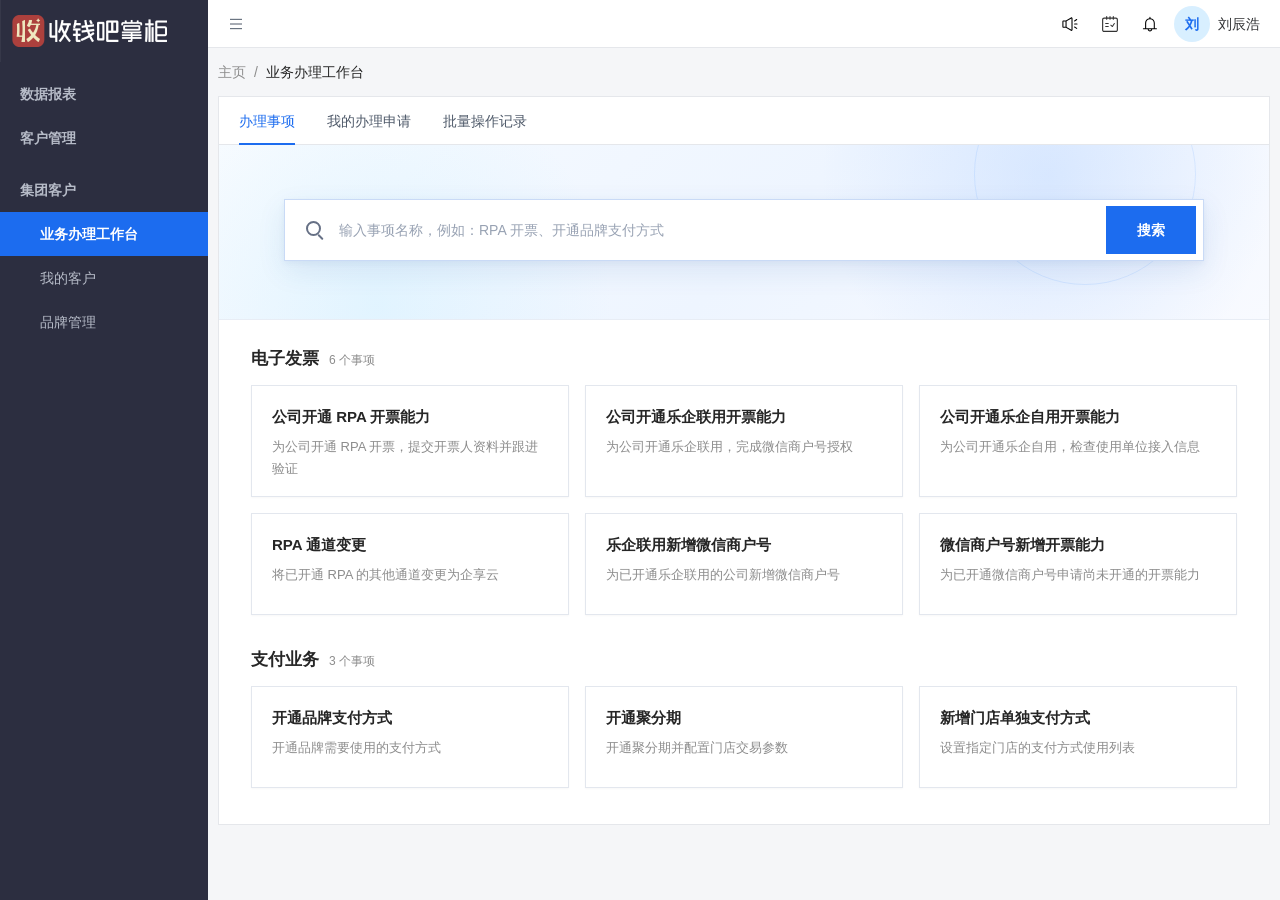
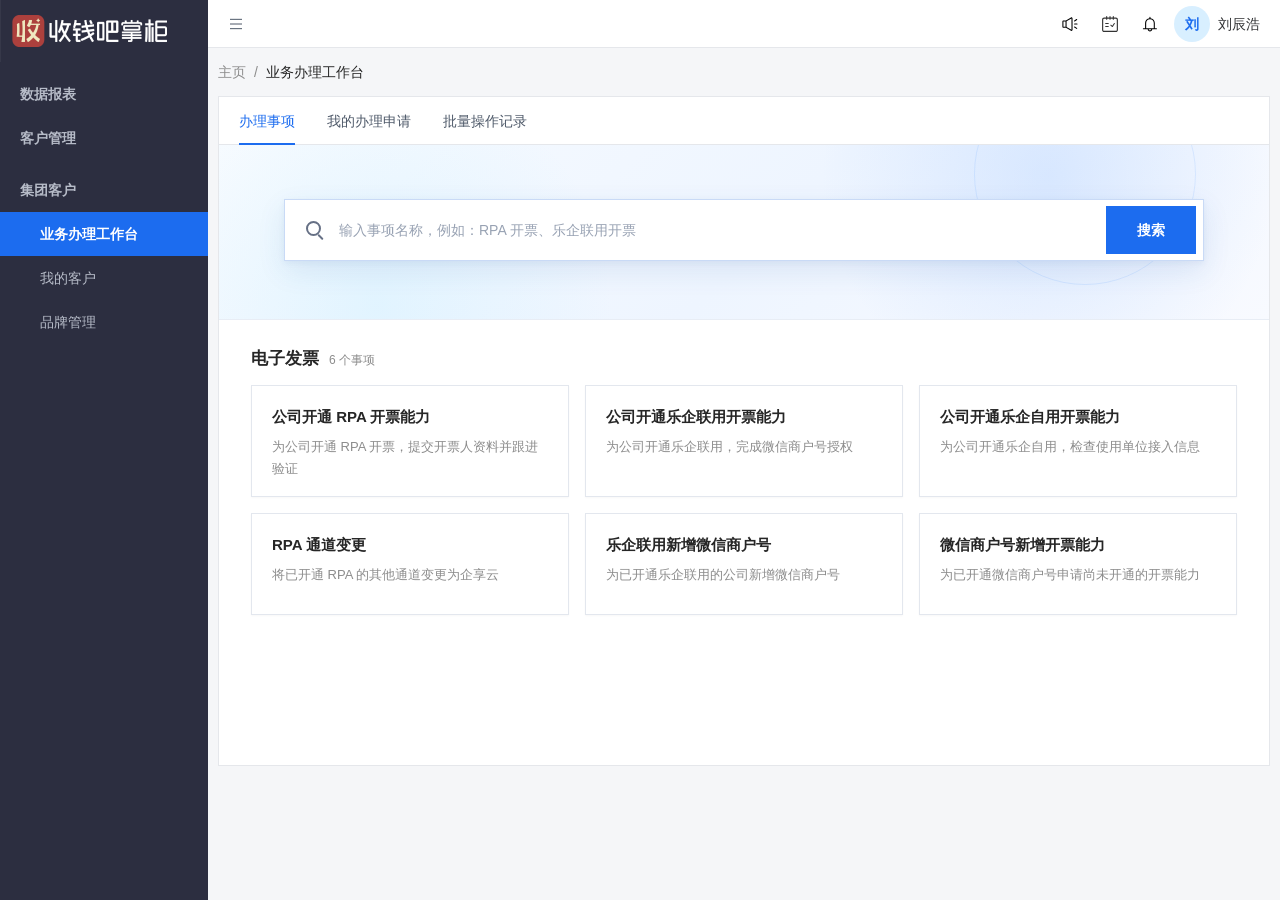
